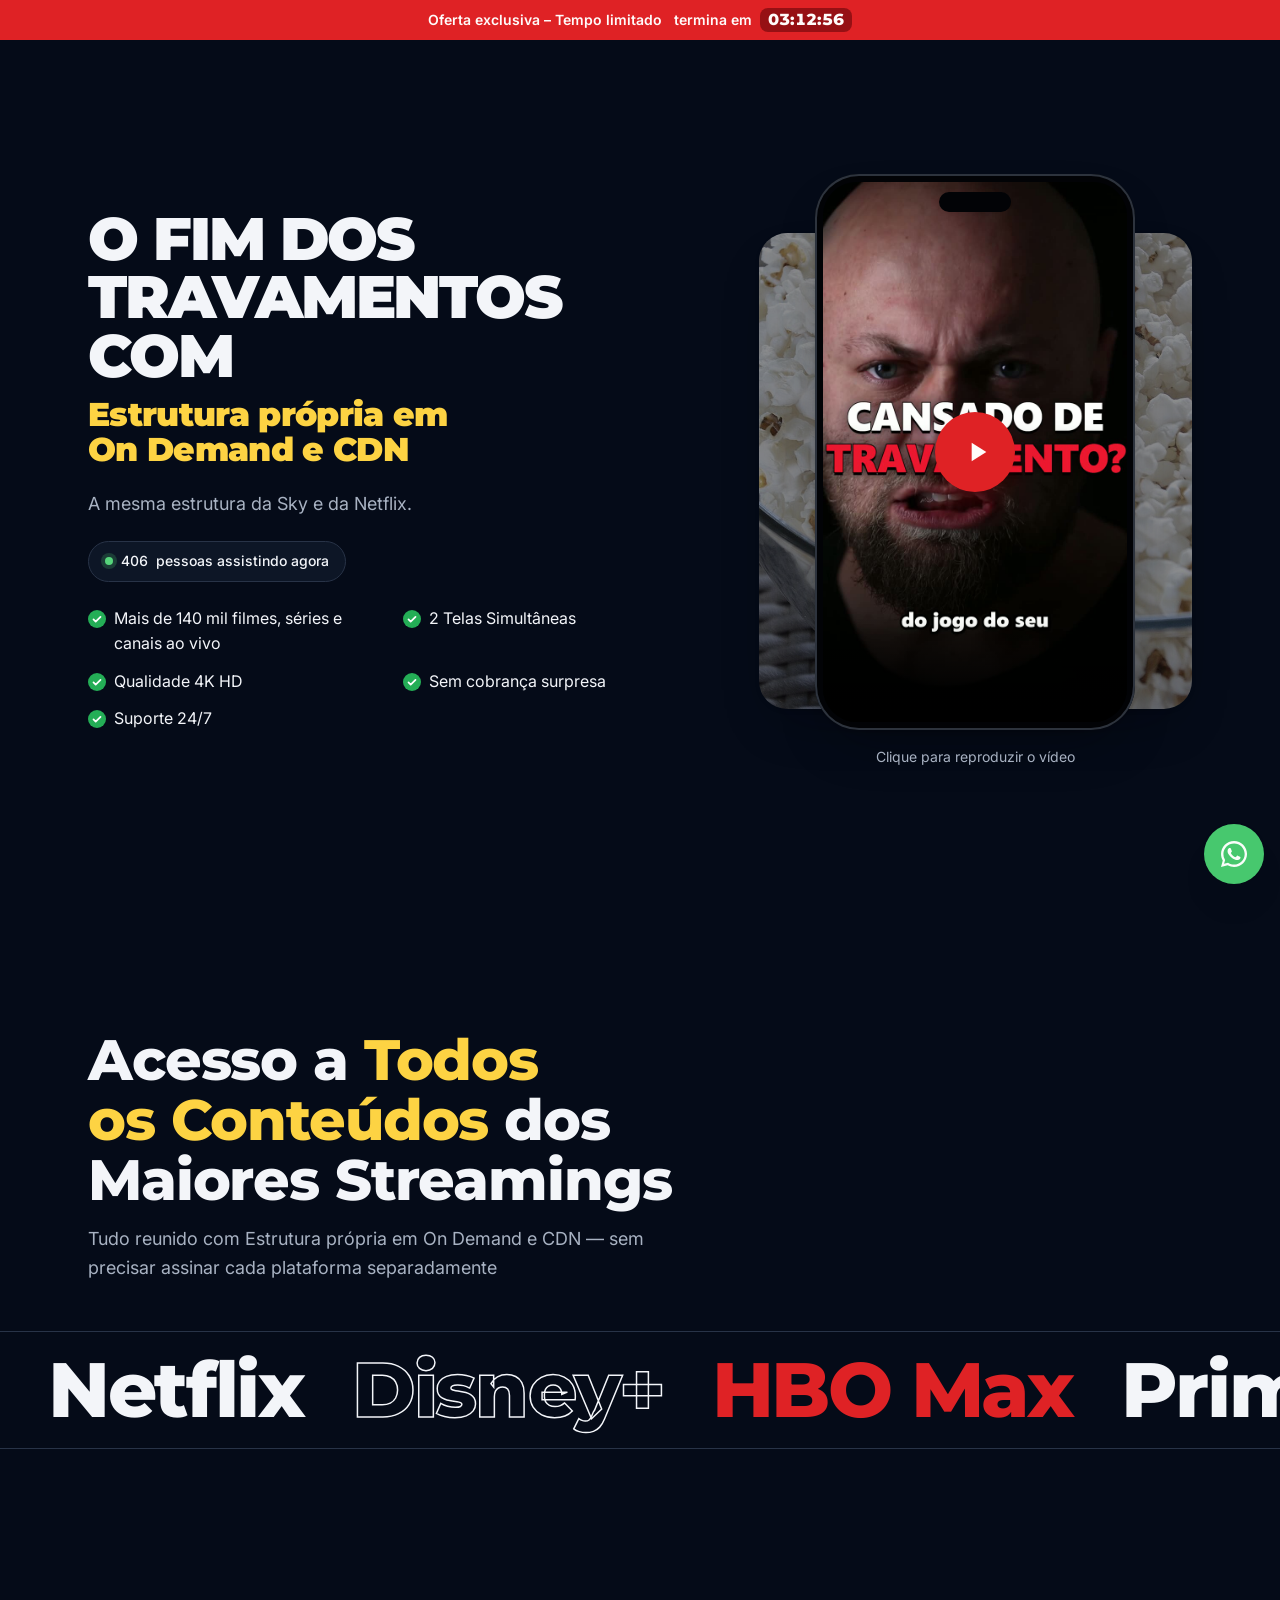
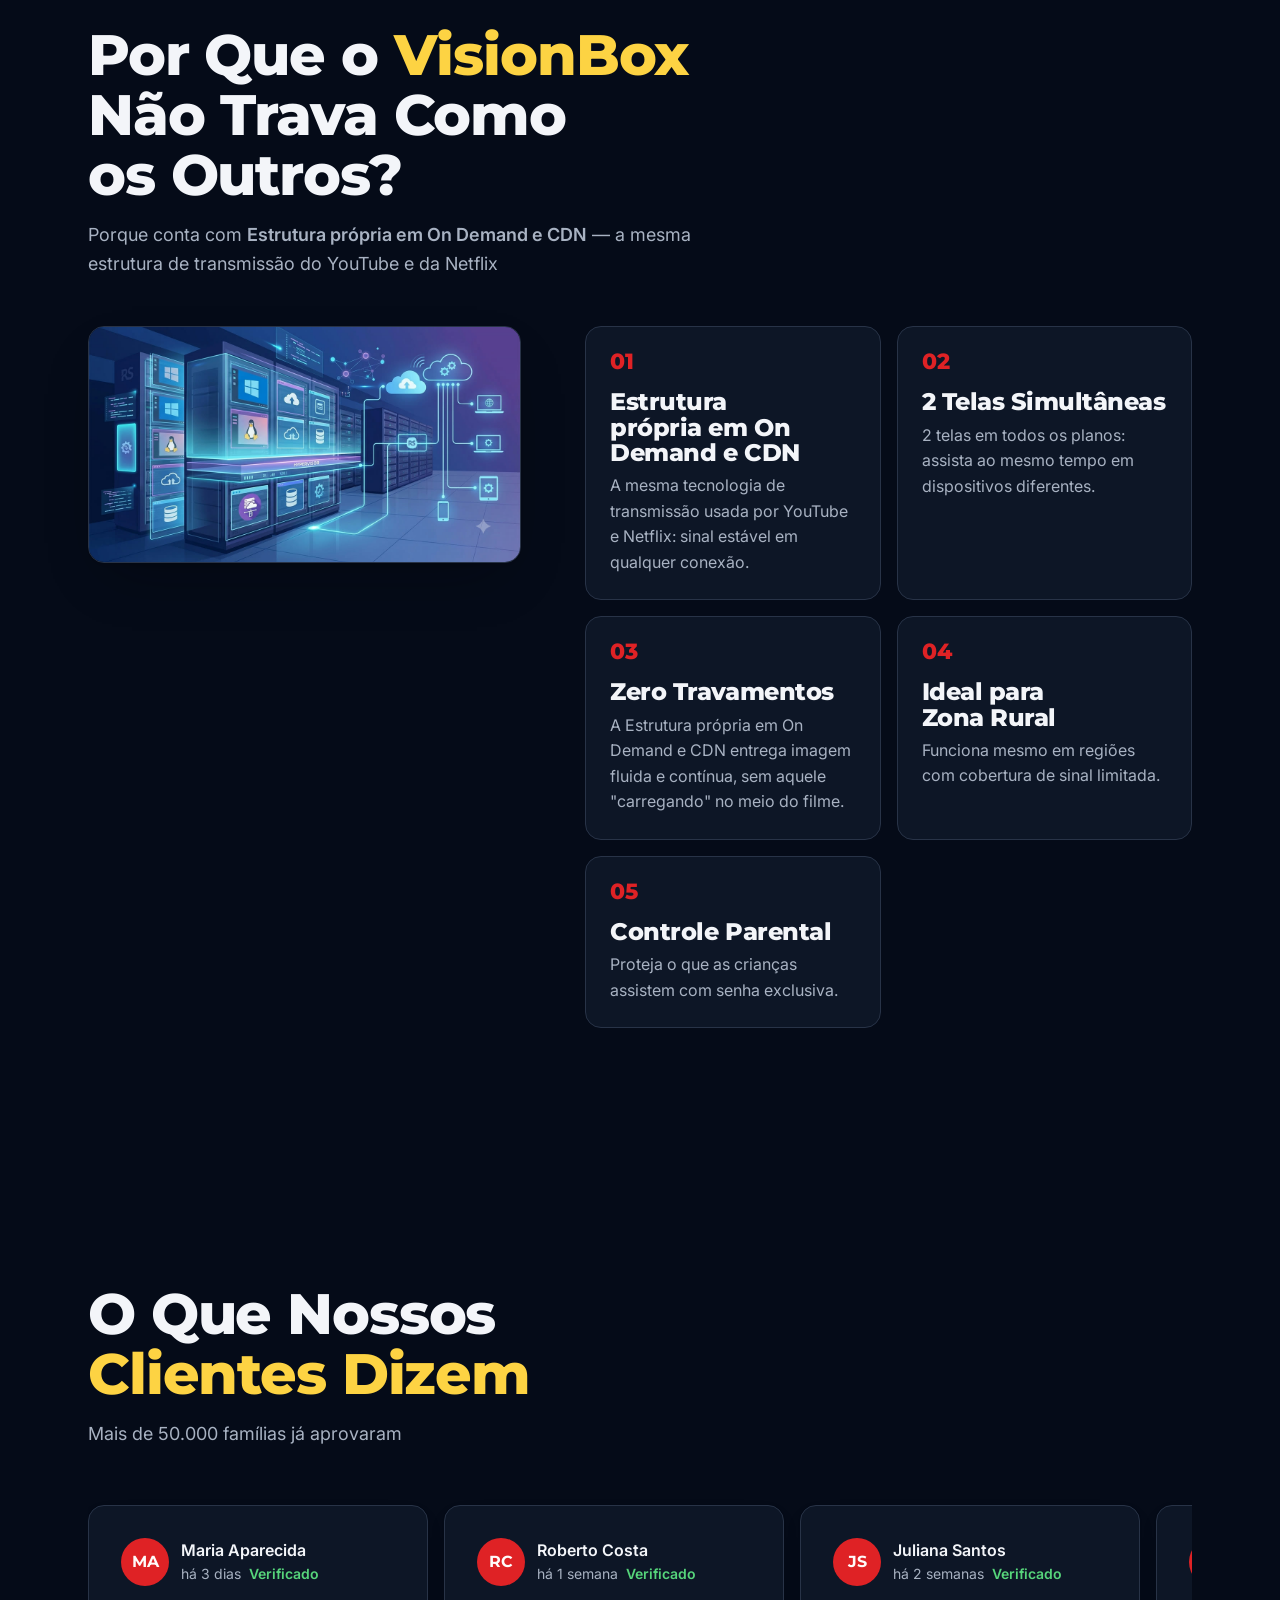
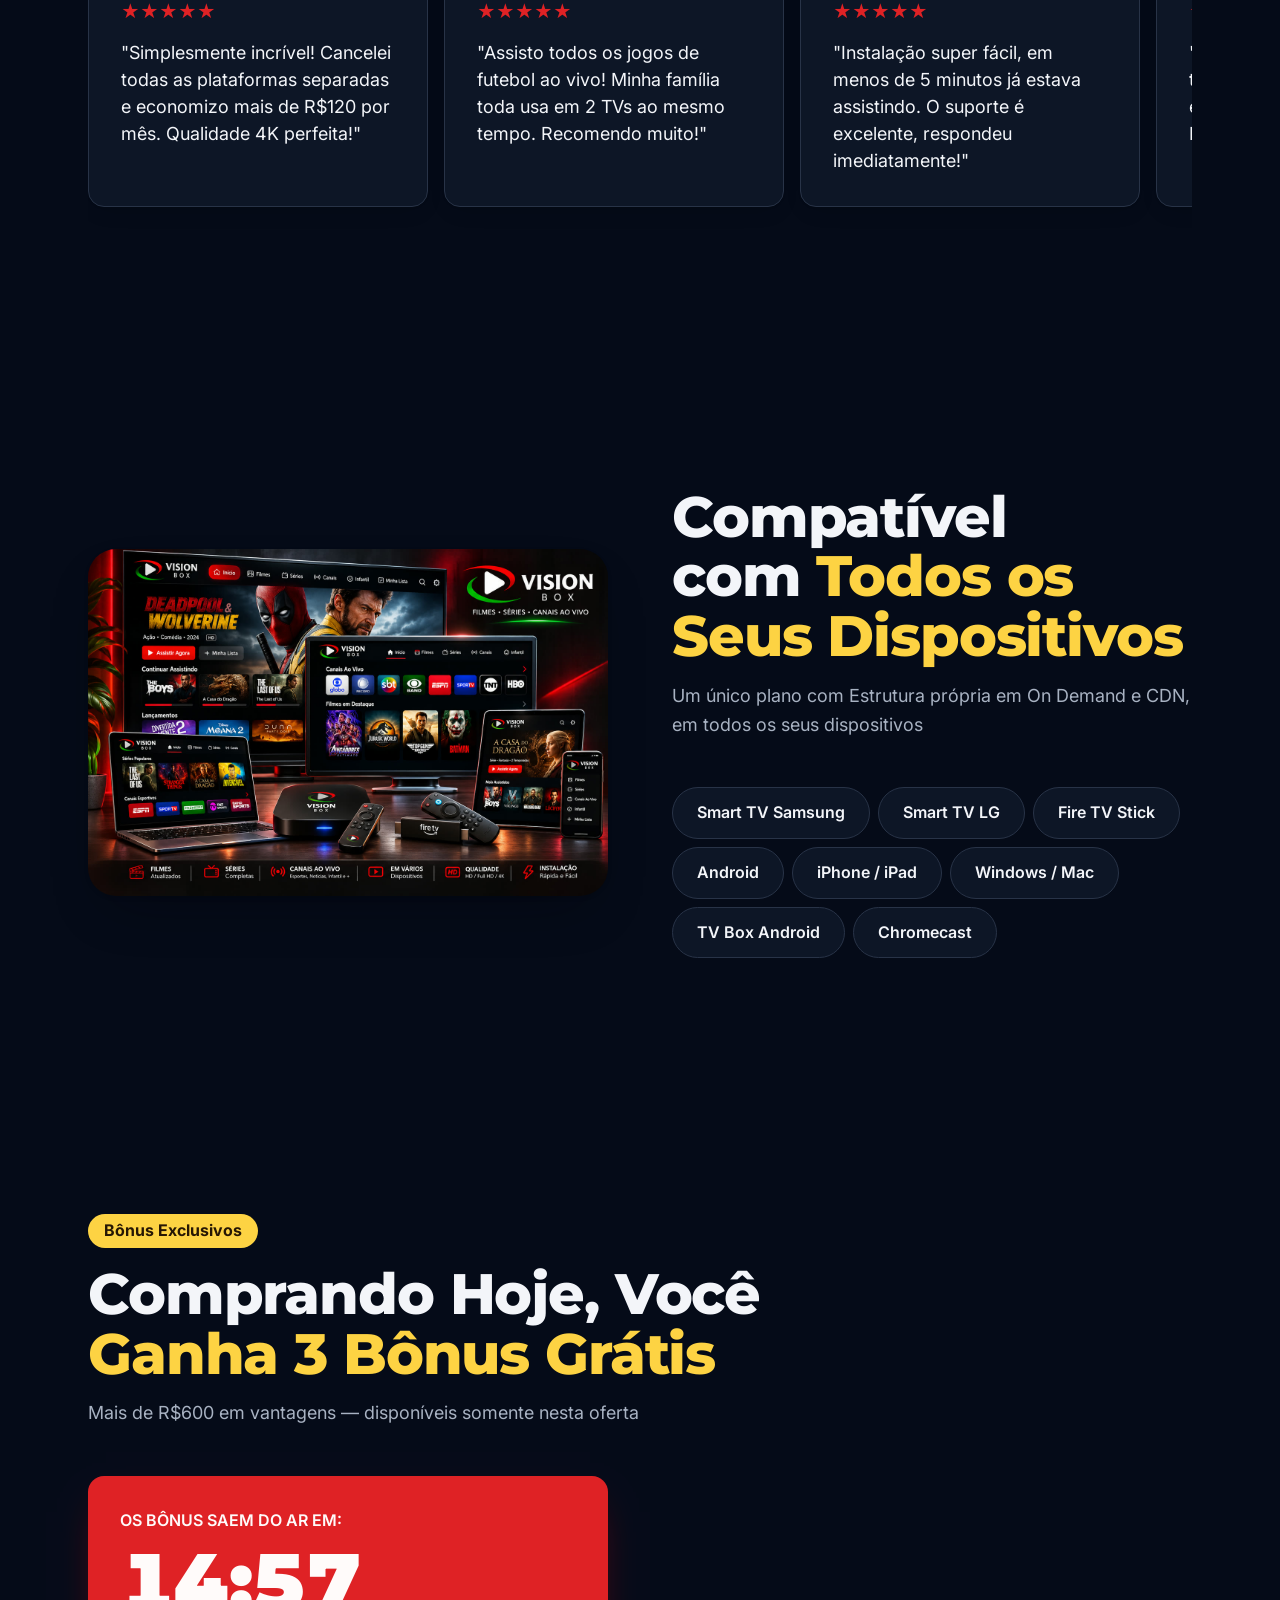
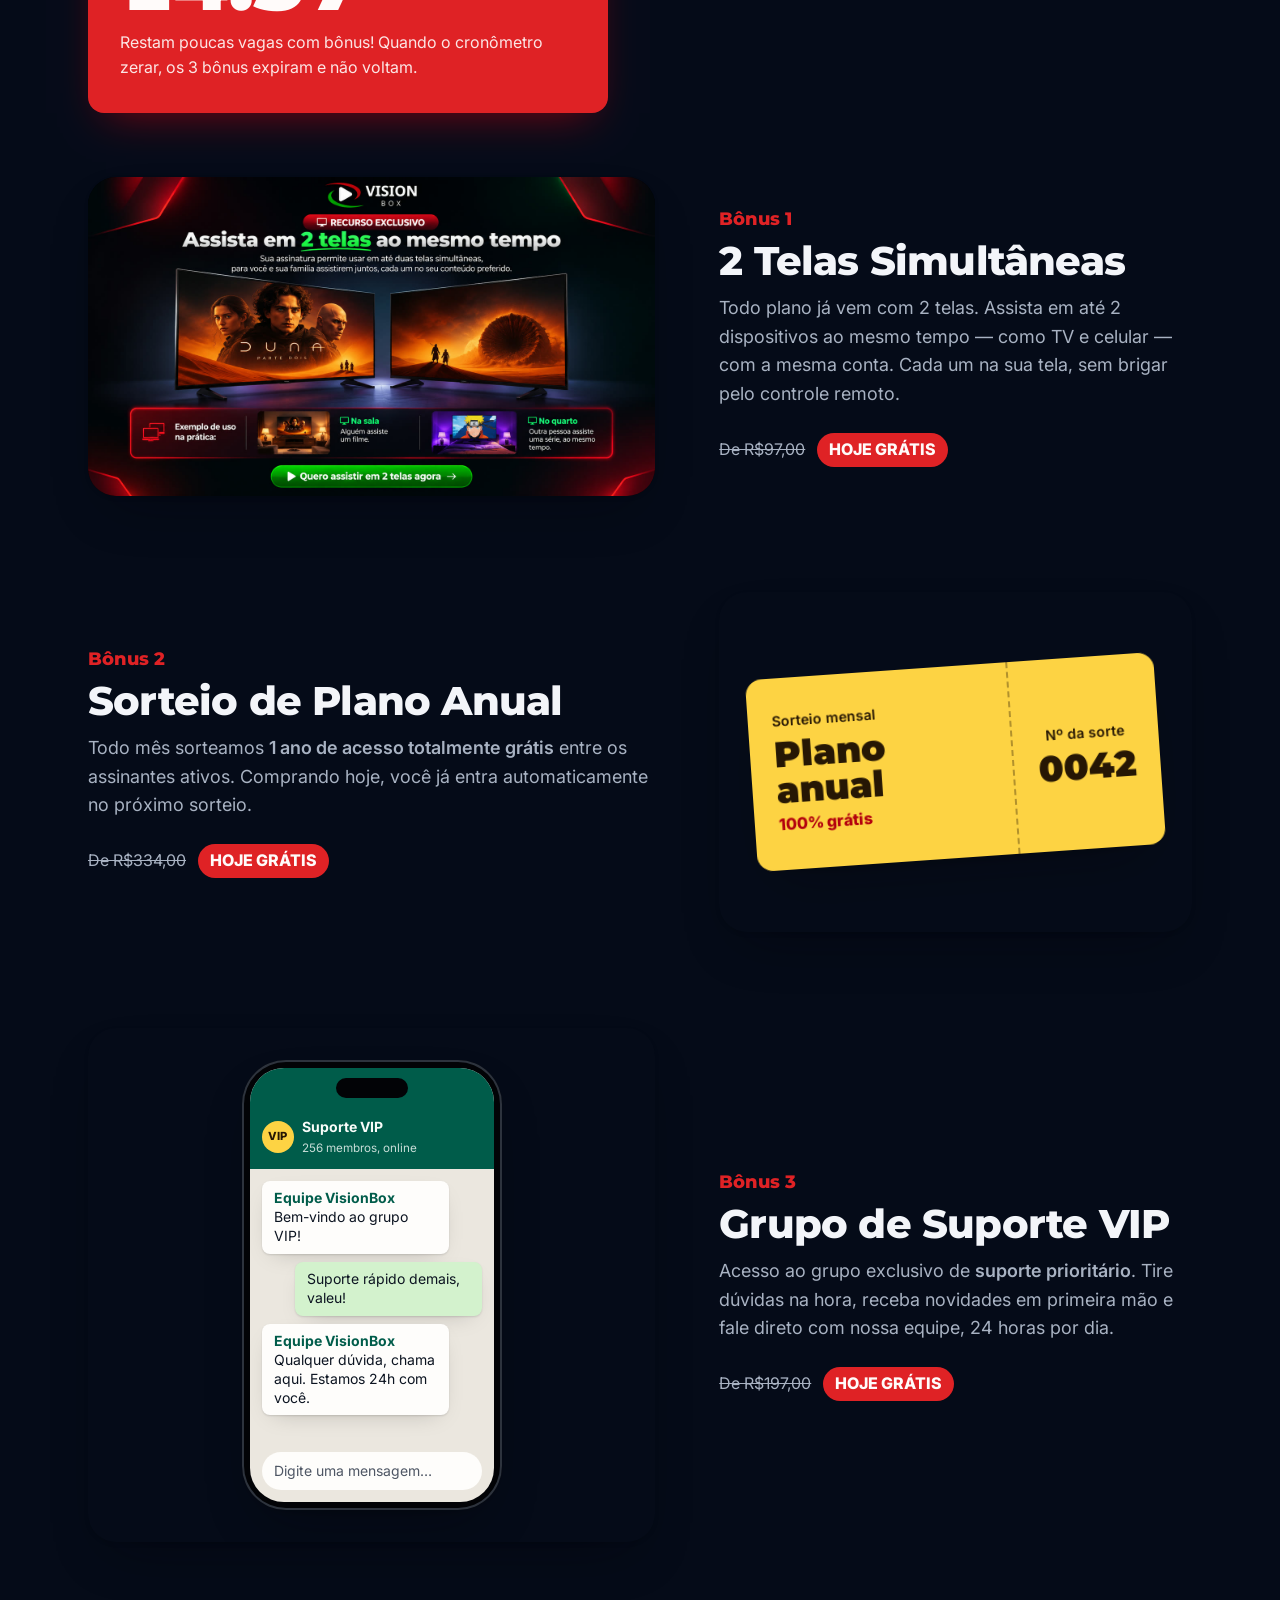
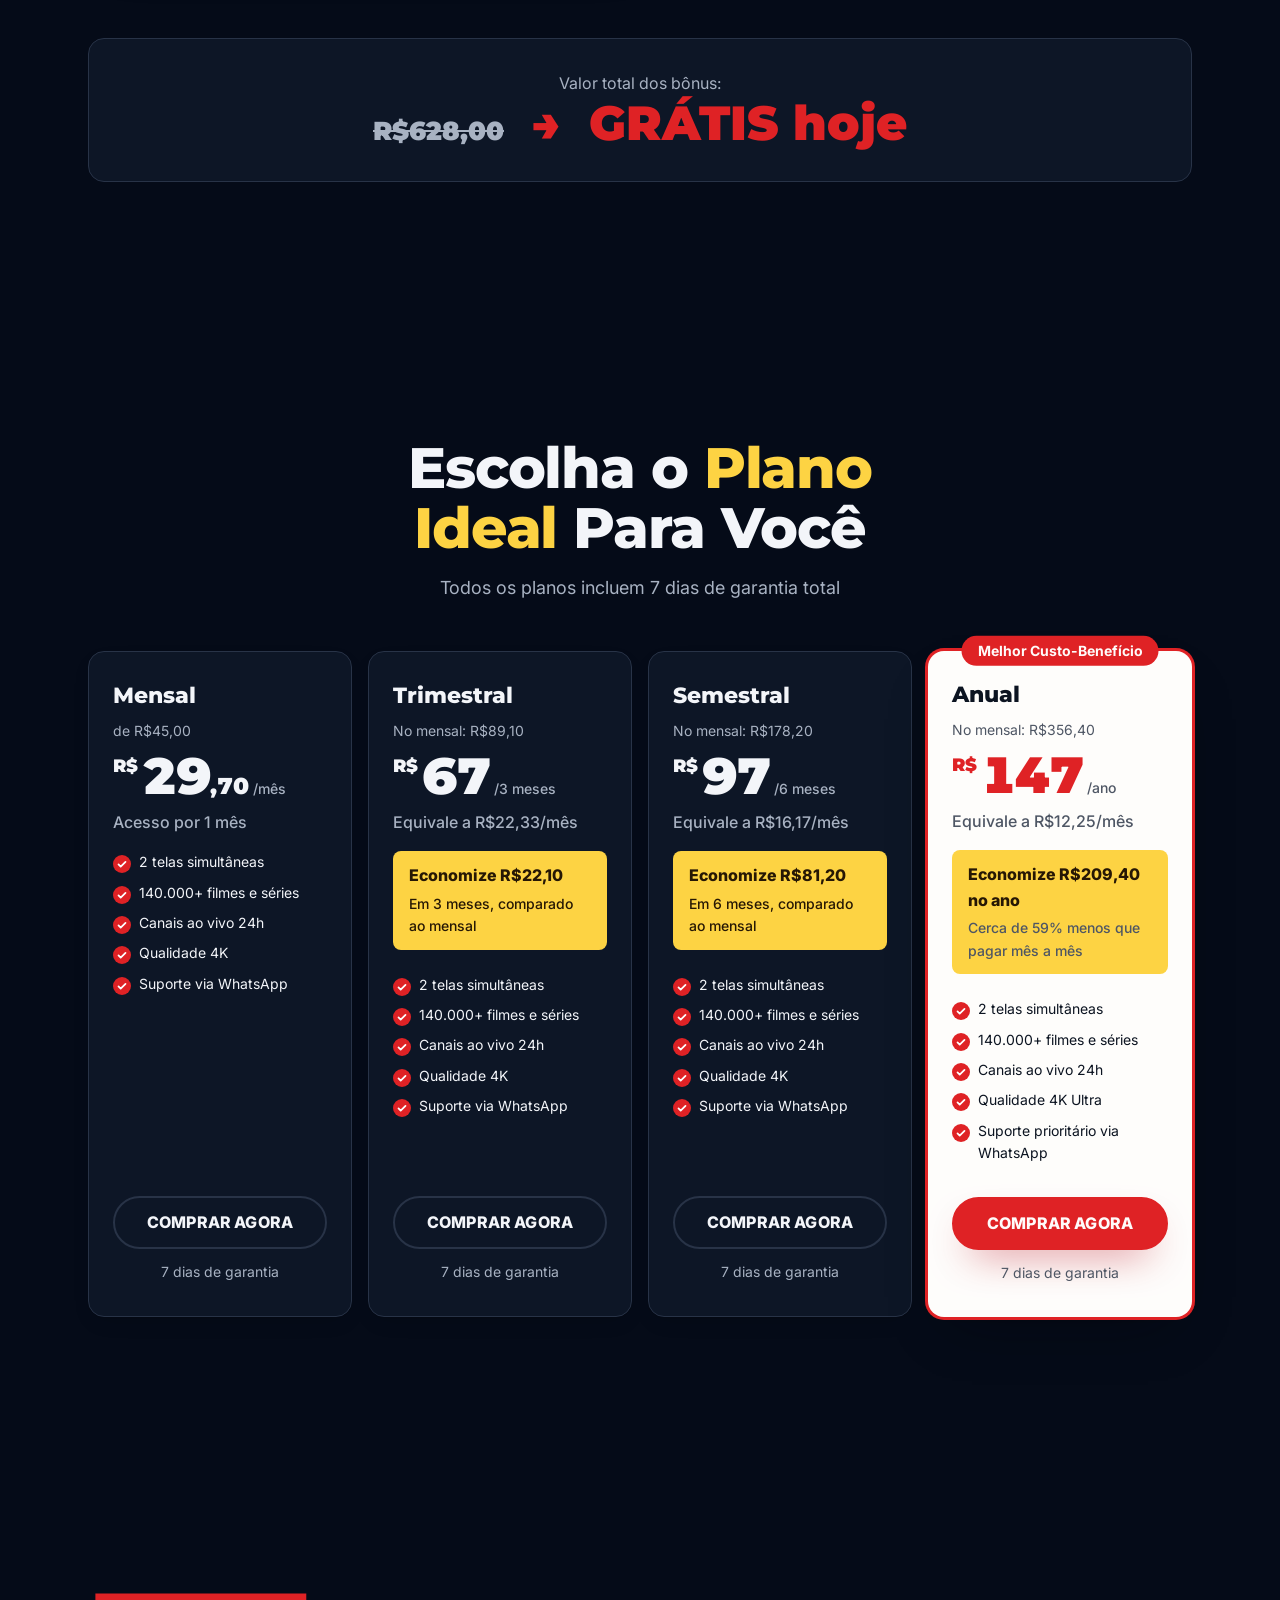
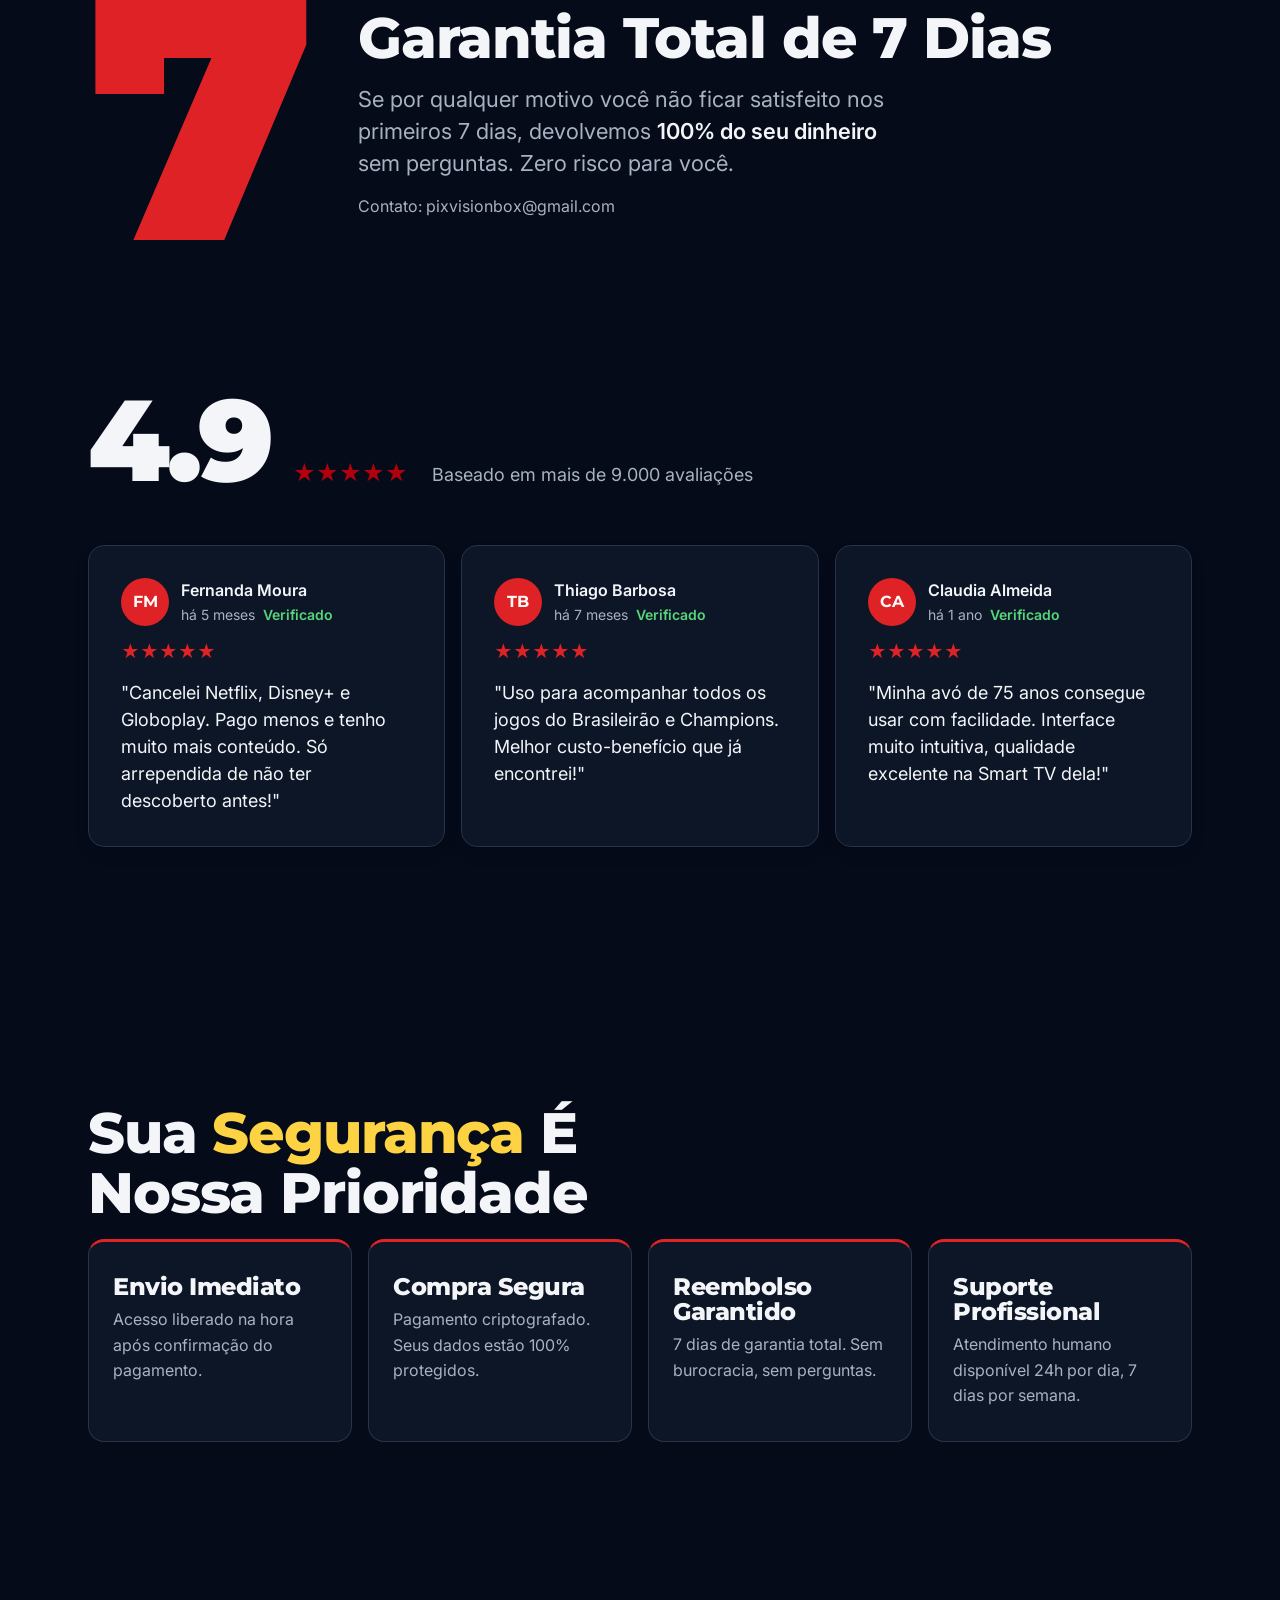
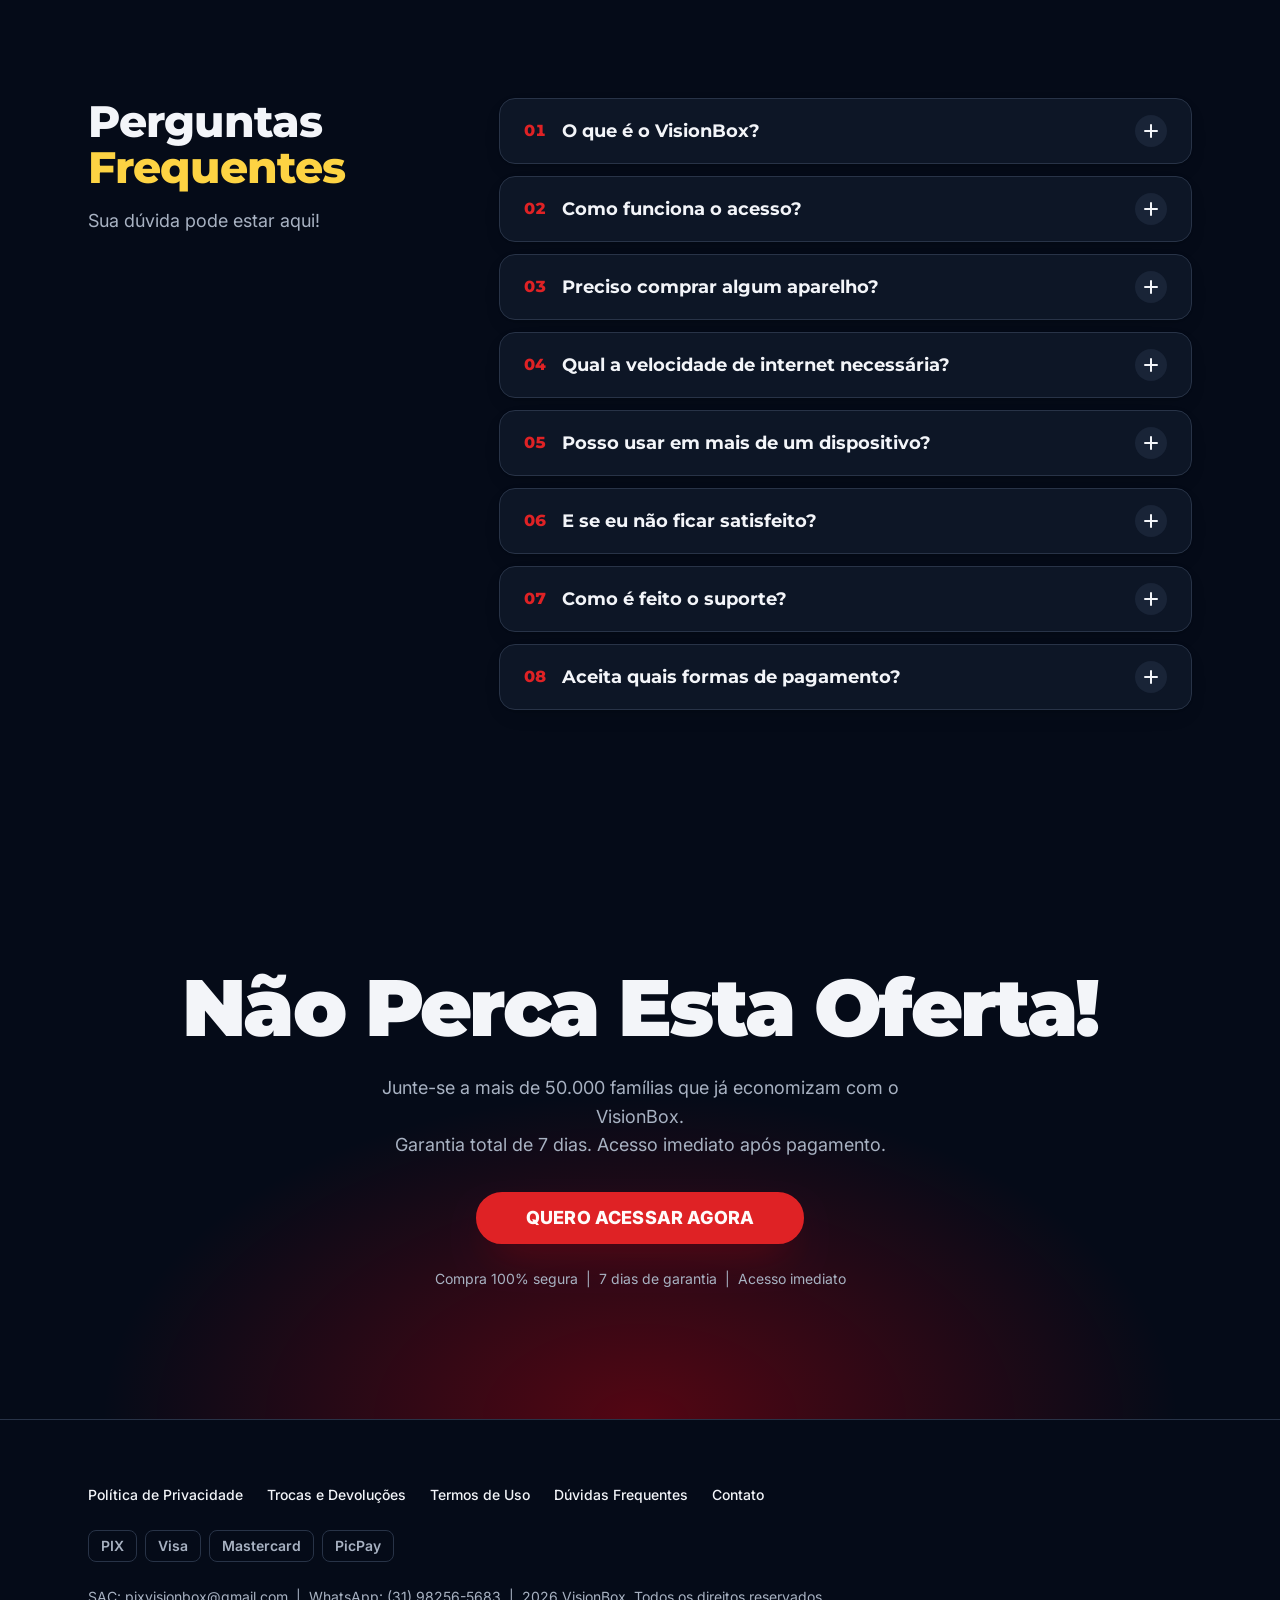
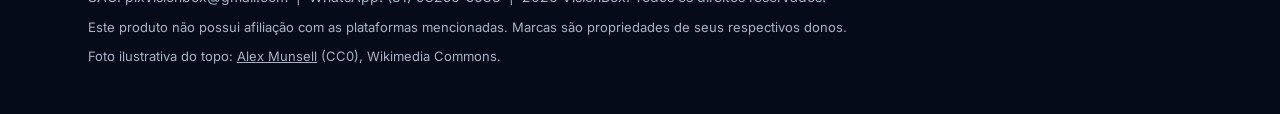
==== index.html @ cc357397 "Ajustes do dono: texto Sky e Netflix, benefícios em verde, imagens novas (servidores, showroom, 2 te" ====
<!DOCTYPE html>
<html lang="pt-BR">
<head>
  <meta charset="UTF-8" />
  <meta name="viewport" content="width=device-width, initial-scale=1.0" />
  <meta name="description" content="VisionBox – Acesso ilimitado a filmes, séries e canais ao vivo sem mensalidade." />
  <title>VisionBox – Assista Tudo Sem Pagar Mensalidade</title>

  <!-- Meta Pixel Code -->
  <script>
    !function(f,b,e,v,n,t,s)
    {if(f.fbq)return;n=f.fbq=function(){n.callMethod?
    n.callMethod.apply(n,arguments):n.queue.push(arguments)};
    if(!f._fbq)f._fbq=n;n.push=n;n.loaded=!0;n.version='2.0';
    n.queue=[];t=b.createElement(e);t.async=!0;
    t.src=v;s=b.getElementsByTagName(e)[0];
    s.parentNode.insertBefore(t,s)}(window, document,'script',
    'https://connect.facebook.net/en_US/fbevents.js');
    fbq('init', '665915886273131');
    fbq('track', 'PageView');
  </script>
  <noscript><img height="1" width="1" style="display:none"
    src="https://www.facebook.com/tr?id=665915886273131&ev=PageView&noscript=1"
  /></noscript>
  <!-- End Meta Pixel Code -->

  <link rel="icon" href="data:image/svg+xml,%3Csvg xmlns='http://www.w3.org/2000/svg' viewBox='0 0 100 100'%3E%3Crect width='100' height='100' rx='20' fill='%23e41c1c'/%3E%3Ctext x='50' y='70' font-size='60' text-anchor='middle' fill='white' font-family='Arial' font-weight='bold'%3ES%3C/text%3E%3C/svg%3E" />
  <link rel="preconnect" href="https://fonts.googleapis.com" />
  <link rel="preconnect" href="https://fonts.gstatic.com" crossorigin />
  <link href="https://fonts.googleapis.com/css2?family=Montserrat:wght@500;700;800;900&family=Inter:wght@400;500;600&display=swap" rel="stylesheet" />
  <link rel="stylesheet" href="versao-a.css" />
  <script>document.documentElement.classList.add('js');</script>
</head>
<body class="v-a" data-tone="dark">

<!-- HERO -->
<div class="offer-strip" id="oferta-faixa">
  <span class="oferta-txt">Oferta exclusiva<span class="oferta-extra"> – Tempo limitado</span></span>
  <span class="oferta-relogio">termina em <b id="oferta-relogio">03:15:00</b></span>
  <span class="oferta-fim">Oferta encerrada neste acesso</span>
</div>

<section class="hero" data-tone="dark">
  <div class="wrap hero-grid">
    <div class="hero-text">
      <h1>O FIM DOS TRAVAMENTOS<br>COM <em>Estrutura própria em On Demand e CDN</em></h1>
      <p class="sub">A mesma estrutura da Sky e da Netflix.</p>
      <div class="live-count">
    <span class="live-dot"></span>
    <span id="viewer-count">409</span> pessoas assistindo agora
  </div>
      <ul class="hero-bullets">
        <li>Mais de 140 mil filmes, séries e canais ao vivo</li>
        <li>2 Telas Simultâneas</li>
        <li>Qualidade 4K HD</li>
        <li>Sem cobrança surpresa</li>
        <li>Suporte 24/7</li>
      </ul>
    </div>
    <div class="hero-media reveal">
      <div class="phone phone-hero">
      <div class="video-wrap">
        <video id="vsl" poster="video/poster-v4.jpg" controls preload="metadata" playsinline>
          <source src="video/vsl-v4.mp4" type="video/mp4" />
          Seu navegador não suporta vídeo HTML5.
        </video>
        <div class="video-overlay" id="video-overlay">
          <div class="play-btn">
            <svg viewBox="0 0 24 24" aria-hidden="true"><path d="M8 5v14l11-7z"/></svg>
          </div>
        </div>
      </div>
      </div>
      <a href="#planos" class="btn-hero" id="btn-liberado">QUERO ACESSAR AGORA</a>
      <p class="btn-hero-nota" id="nota-liberado">Clique para reproduzir o vídeo</p>
      <figure class="hero-photo" aria-hidden="true"><img src="img/pipoca.jpg" alt="" loading="eager" /></figure>
    </div>
  </div>
</section>


<!-- PARCEIROS / LOGOS -->
<section class="logos-bg" data-tone="light">
  <div class="wrap">
    <h2 class="section-title">Acesso a <em>Todos os Conteúdos</em> dos Maiores Streamings</h2>
    <p class="section-sub">Tudo reunido com Estrutura própria em On Demand e CDN — sem precisar assinar cada plataforma separadamente</p>
    </div>
    <div class="logos-run" data-drift><div class="logos-grid">
      <div class="logo-chip">Netflix</div>
      <div class="logo-chip">Disney+</div>
      <div class="logo-chip">HBO Max</div>
      <div class="logo-chip">Prime Video</div>
      <div class="logo-chip">ESPN</div>
      <div class="logo-chip">UFC</div>
      <div class="logo-chip">Globoplay</div>
      <div class="logo-chip">Paramount+</div>
      <div class="logo-chip">SBT</div>
      <div class="logo-chip">Globo</div>
      <div class="logo-chip">Band</div>
      <div class="logo-chip">Record</div>
      <div class="logo-chip">Apple TV+</div>
      <div class="logo-chip">Premiere FC</div>
      <div class="logo-chip">Discovery</div>
      <div class="logo-chip">National Geo</div>
    </div></div>
</section>


<!-- FEATURES -->
<section class="features-bg" data-tone="dark">
  <div class="wrap">
    <h2 class="section-title">Por Que o <em>VisionBox</em> Não Trava Como os Outros?</h2>
    <p class="section-sub">Porque conta com <strong>Estrutura própria em On Demand e CDN</strong> — a mesma estrutura de transmissão do YouTube e da Netflix</p>
    <div class="features-layout">
    <figure class="foto-larga foto-servidores reveal"><img src="img/servidores.jpg" width="1200" height="655" alt="Servidores e rede de entrega de conteúdo da VisionBox" loading="lazy" /></figure>
    <div class="features-grid">
      <div class="feature-card">
        <h3>Estrutura própria em On Demand e CDN</h3>
        <p>A mesma tecnologia de transmissão usada por YouTube e Netflix: sinal estável em qualquer conexão.</p>
      </div>
      <div class="feature-card">
        <h3>2 Telas Simultâneas</h3>
        <p>2 telas em todos os planos: assista ao mesmo tempo em dispositivos diferentes.</p>
      </div>
      <div class="feature-card">
        <h3>Zero Travamentos</h3>
        <p>A Estrutura própria em On Demand e CDN entrega imagem fluida e contínua, sem aquele "carregando" no meio do filme.</p>
      </div>
      <div class="feature-card">
        <h3>Ideal para Zona Rural</h3>
        <p>Funciona mesmo em regiões com cobertura de sinal limitada.</p>
      </div>
      <div class="feature-card">
        <h3>Controle Parental</h3>
        <p>Proteja o que as crianças assistem com senha exclusiva.</p>
      </div>
    </div>
    </div>
  </div>
</section>


<!-- TESTIMONIALS -->
<section class="testimonials-bg" data-tone="light">
  <div class="wrap">
    <h2 class="section-title">O Que Nossos <em>Clientes Dizem</em></h2>
    <p class="section-sub">Mais de 50.000 famílias já aprovaram</p>
    <div class="testimonials-track">

      <div class="testimonial-card">
        <div class="t-header">
          <div class="t-avatar">MA</div>
          <div>
            <div class="t-name">Maria Aparecida</div>
            <div class="t-time">há 3 dias <span class="verified">Verificado</span></div>
          </div>
        </div>
        <div class="stars">★★★★★</div>
        <p class="t-text">"Simplesmente incrível! Cancelei todas as plataformas separadas e economizo mais de R$120 por mês. Qualidade 4K perfeita!"</p>
      </div>

      <div class="testimonial-card">
        <div class="t-header">
          <div class="t-avatar">RC</div>
          <div>
            <div class="t-name">Roberto Costa</div>
            <div class="t-time">há 1 semana <span class="verified">Verificado</span></div>
          </div>
        </div>
        <div class="stars">★★★★★</div>
        <p class="t-text">"Assisto todos os jogos de futebol ao vivo! Minha família toda usa em 2 TVs ao mesmo tempo. Recomendo muito!"</p>
      </div>

      <div class="testimonial-card">
        <div class="t-header">
          <div class="t-avatar">JS</div>
          <div>
            <div class="t-name">Juliana Santos</div>
            <div class="t-time">há 2 semanas <span class="verified">Verificado</span></div>
          </div>
        </div>
        <div class="stars">★★★★★</div>
        <p class="t-text">"Instalação super fácil, em menos de 5 minutos já estava assistindo. O suporte é excelente, respondeu imediatamente!"</p>
      </div>

      <div class="testimonial-card">
        <div class="t-header">
          <div class="t-avatar">PO</div>
          <div>
            <div class="t-name">Pedro Oliveira</div>
            <div class="t-time">há 1 mês <span class="verified">Verificado</span></div>
          </div>
        </div>
        <div class="stars">★★★★★</div>
        <p class="t-text">"Moro em zona rural e nunca tive problema de sinal. Os filmes e séries carregam rapidinho. Muito satisfeito!"</p>
      </div>

      <div class="testimonial-card">
        <div class="t-header">
          <div class="t-avatar">AF</div>
          <div>
            <div class="t-name">Ana Ferreira</div>
            <div class="t-time">há 1 mês <span class="verified">Verificado</span></div>
          </div>
        </div>
        <div class="stars">★★★★★</div>
        <p class="t-text">"Meus filhos adoram! Tem de tudo: desenhos, filmes, séries. Melhor investimento do ano, com certeza!"</p>
      </div>

      <div class="testimonial-card">
        <div class="t-header">
          <div class="t-avatar">LM</div>
          <div>
            <div class="t-name">Lucas Mendes</div>
            <div class="t-time">há 2 meses <span class="verified">Verificado</span></div>
          </div>
        </div>
        <div class="stars">★★★★★</div>
        <p class="t-text">"Já indiquei pra toda minha família. Funciona em Smart TV, celular e computador. Perfeito em todos os dispositivos!"</p>
      </div>

    </div>
  </div>
</section>


<!-- DEVICES -->
<section class="devices-bg" data-tone="dark">
  <div class="wrap devices-layout">
    <figure class="photo-card foto-showroom reveal"><img src="img/showroom.jpg" width="1400" height="933" alt="VisionBox em Smart TV, notebook, tablet, celular, TV Box e Fire TV" loading="lazy" /></figure>
    <div>
    <h2 class="section-title">Compatível com <em>Todos os Seus Dispositivos</em></h2>
    <p class="section-sub">Um único plano com Estrutura própria em On Demand e CDN, em todos os seus dispositivos</p>
    <div class="devices-grid">
      <div class="device-chip">Smart TV Samsung</div>
      <div class="device-chip">Smart TV LG</div>
      <div class="device-chip">Fire TV Stick</div>
      <div class="device-chip">Android</div>
      <div class="device-chip">iPhone / iPad</div>
      <div class="device-chip">Windows / Mac</div>
      <div class="device-chip">TV Box Android</div>
      <div class="device-chip">Chromecast</div>
    </div>
    </div>
  </div>
</section>


<!-- BÔNUS -->
<section class="bonus-bg" id="bonus" data-tone="light">
  <div class="wrap">
    <div>
      <span class="bonus-tag">Bônus Exclusivos</span>
    </div>
    <h2 class="section-title">Comprando Hoje, Você <em>Ganha 3 Bônus Grátis</em></h2>
    <p class="section-sub">Mais de R$600 em vantagens — disponíveis somente nesta oferta</p>

    <div class="bonus-timer">
      <p class="bonus-timer-label">OS BÔNUS SAEM DO AR EM:</p>
      <div class="bonus-timer-clock" id="bonus-countdown">15:00</div>
      <p class="bonus-timer-warn">Restam poucas vagas com bônus! Quando o cronômetro zerar, os 3 bônus expiram e não voltam.</p>
    </div>

    <div class="bonus-list">
      <div class="bonus-card">
        <div class="bonus-mockup reveal">
          <a href="#planos" class="link-duas-telas"><img class="foto-duas-telas" src="img/duas-telas.jpg" width="1400" height="788" alt="Assista em 2 telas ao mesmo tempo: na sala e no quarto. Ver os planos" loading="lazy" /></a>
        </div>
        <div class="bonus-info">
          <span class="bonus-num">Bônus 1</span>
          <h3>2 Telas Simultâneas</h3>
          <p>Todo plano já vem com 2 telas. Assista em até 2 dispositivos ao mesmo tempo — como TV e celular — com a mesma conta. Cada um na sua tela, sem brigar pelo controle remoto.</p>
          <div class="bonus-value"><span class="old">De R$97,00</span> <span class="free">HOJE GRÁTIS</span></div>
        </div>
      </div>
      <div class="bonus-card">
        <div class="bonus-mockup reveal" aria-hidden="true">
          <div class="ticket">
            <div class="ticket-main"><span class="ticket-k">Sorteio mensal</span><strong>Plano anual</strong><span class="ticket-free">100% grátis</span></div>
            <div class="ticket-stub"><span class="ticket-k">Nº da sorte</span><strong>0042</strong></div>
          </div>
        </div>
        <div class="bonus-info">
          <span class="bonus-num">Bônus 2</span>
          <h3>Sorteio de Plano Anual</h3>
          <p>Todo mês sorteamos <strong>1 ano de acesso totalmente grátis</strong> entre os assinantes ativos. Comprando hoje, você já entra automaticamente no próximo sorteio.</p>
          <div class="bonus-value"><span class="old">De R$334,00</span> <span class="free">HOJE GRÁTIS</span></div>
        </div>
      </div>
      <div class="bonus-card">
        <div class="bonus-mockup reveal" aria-hidden="true">
          <div class="phone phone-chat"><div class="phone-screen">
            <div class="chat-head"><span class="chat-av">VIP</span><span><b>Suporte VIP</b><small>256 membros, online</small></span></div>
            <div class="chat-body">
              <p class="msg in"><b>Equipe VisionBox</b>Bem-vindo ao grupo VIP!</p>
              <p class="msg out">Suporte rápido demais, valeu!</p>
              <p class="msg in"><b>Equipe VisionBox</b>Qualquer dúvida, chama aqui. Estamos 24h com você.</p>
            </div>
            <div class="chat-input">Digite uma mensagem…</div>
          </div></div>
        </div>
        <div class="bonus-info">
          <span class="bonus-num">Bônus 3</span>
          <h3>Grupo de Suporte VIP</h3>
          <p>Acesso ao grupo exclusivo de <strong>suporte prioritário</strong>. Tire dúvidas na hora, receba novidades em primeira mão e fale direto com nossa equipe, 24 horas por dia.</p>
          <div class="bonus-value"><span class="old">De R$197,00</span> <span class="free">HOJE GRÁTIS</span></div>
        </div>
      </div>

    </div>

    <div class="bonus-total">
      <div class="label">Valor total dos bônus:</div>
      <div class="amount"><span class="strike">R$628,00</span> &nbsp;→&nbsp; GRÁTIS hoje </div>
    </div>
  </div>
</section>


<!-- PRICING -->
<section class="pricing-bg" id="planos" data-tone="dark">
  <div class="wrap">
    <h2 class="section-title">Escolha o <em>Plano Ideal</em> Para Você</h2>
    <p class="section-sub">Todos os planos incluem 7 dias de garantia total</p>
    <div class="plans-grid">

      <!-- Plano Mensal -->
      <div class="plan-card">
        <div class="plan-name">Mensal</div>
        <div class="plan-price-old">de R$45,00</div>
        <div class="plan-price"><span class="cur">R$</span>29<span class="cents">,70</span><sub>/mês</sub></div>
        <div class="plan-installments">Acesso por 1 mês</div>
        <ul class="plan-features">
          <li>2 telas simultâneas</li>
          <li>140.000+ filmes e séries</li>
          <li>Canais ao vivo 24h</li>
          <li>Qualidade 4K</li>
          <li>Suporte via WhatsApp</li>
        </ul>
        <a href="https://pay.cakto.com.br/eycvgvx_931970" target="_blank" rel="noopener" class="btn-buy">COMPRAR AGORA</a>
        <p class="plan-guarantee">7 dias de garantia</p>
      </div>

      <!-- Plano Trimestral -->
      <div class="plan-card">
        <div class="plan-name">Trimestral</div>
        <div class="plan-price-old">No mensal: R$89,10</div>
        <div class="plan-price"><span class="cur">R$</span>67<sub>/3 meses</sub></div>
        <div class="plan-installments">Equivale a R$22,33/mês</div>
        <div class="plan-savings">Economize R$22,10<small>Em 3 meses, comparado ao mensal</small></div>
        <ul class="plan-features">
          <li>2 telas simultâneas</li>
          <li>140.000+ filmes e séries</li>
          <li>Canais ao vivo 24h</li>
          <li>Qualidade 4K</li>
          <li>Suporte via WhatsApp</li>
        </ul>
        <a href="https://pay.cakto.com.br/pb4q7ss_931981" target="_blank" rel="noopener" class="btn-buy">COMPRAR AGORA</a>
        <p class="plan-guarantee">7 dias de garantia</p>
      </div>

      <!-- Plano Semestral -->
      <div class="plan-card">
        <div class="plan-name">Semestral</div>
        <div class="plan-price-old">No mensal: R$178,20</div>
        <div class="plan-price"><span class="cur">R$</span>97<sub>/6 meses</sub></div>
        <div class="plan-installments">Equivale a R$16,17/mês</div>
        <div class="plan-savings">Economize R$81,20<small>Em 6 meses, comparado ao mensal</small></div>
        <ul class="plan-features">
          <li>2 telas simultâneas</li>
          <li>140.000+ filmes e séries</li>
          <li>Canais ao vivo 24h</li>
          <li>Qualidade 4K</li>
          <li>Suporte via WhatsApp</li>
        </ul>
        <a href="https://pay.cakto.com.br/n4cinqr_931983" target="_blank" rel="noopener" class="btn-buy">COMPRAR AGORA</a>
        <p class="plan-guarantee">7 dias de garantia</p>
      </div>

      <!-- Plano Anual (MELHOR CUSTO-BENEFÍCIO) -->
      <div class="plan-card popular">
        <div class="popular-badge">Melhor Custo-Benefício</div>
        <div class="plan-name">Anual</div>
        <div class="plan-price-old">No mensal: R$356,40</div>
        <div class="plan-price"><span class="cur">R$</span>147<sub>/ano</sub></div>
        <div class="plan-installments">Equivale a R$12,25/mês</div>
        <div class="plan-savings">Economize R$209,40 no ano<small>Cerca de 59% menos que pagar mês a mês</small></div>
        <ul class="plan-features">
          <li>2 telas simultâneas</li>
          <li>140.000+ filmes e séries</li>
          <li>Canais ao vivo 24h</li>
          <li>Qualidade 4K Ultra</li>
          <li>Suporte prioritário via WhatsApp</li>
        </ul>
        <a href="https://pay.cakto.com.br/5phanuz_931985" target="_blank" rel="noopener" class="btn-buy">COMPRAR AGORA</a>
        <p class="plan-guarantee">7 dias de garantia</p>
      </div>

    </div>
    <div class="oferta-encerrada-aviso">
      <h3>A oferta deste acesso foi encerrada</h3>
      <p>Os planos com estes preços não estão mais disponíveis por aqui. Fale com o suporte no WhatsApp.</p>
      <a href="https://wa.me/5531982565683?text=Ol%C3%A1!%20Vim%20pela%20p%C3%A1gina%20da%20VisionBox%20e%20quero%20falar%20sobre%20os%20planos." target="_blank" rel="noopener" class="btn-hero wa-link">Falar no WhatsApp</a>
    </div>
  </div>
</section>


<!-- GUARANTEE -->
<section class="guarantee-bg" data-tone="light">
  <div class="wrap">
    <div class="guarantee-box reveal">
      <div class="g-big" aria-hidden="true">7</div>
      <div class="g-text">
      <h2>Garantia Total de 7 Dias</h2>
      <p>Se por qualquer motivo você não ficar satisfeito nos primeiros 7 dias, devolvemos <strong>100% do seu dinheiro</strong> sem perguntas. Zero risco para você.</p>
      <p class="guarantee-contact">Contato: pixvisionbox@gmail.com</p>
      </div>
    </div>
  </div>
</section>


<!-- REVIEWS -->
<section class="reviews-bg" data-tone="light">
  <div class="wrap">
    <div class="rating-hero">
      <div class="big-stars">★★★★★</div>
      <div class="score">4.9</div>
      <div class="count">Baseado em mais de 9.000 avaliações</div>
    </div>
    <div class="reviews-grid">

      <div class="review-card">
        <div class="t-header">
          <div class="t-avatar">FM</div>
          <div>
            <div class="t-name">Fernanda Moura</div>
            <div class="t-time">há 5 meses <span class="verified">Verificado</span></div>
          </div>
        </div>
        <div class="stars">★★★★★</div>
        <p class="t-text">"Cancelei Netflix, Disney+ e Globoplay. Pago menos e tenho muito mais conteúdo. Só arrependida de não ter descoberto antes!"</p>
      </div>

      <div class="review-card">
        <div class="t-header">
          <div class="t-avatar">TB</div>
          <div>
            <div class="t-name">Thiago Barbosa</div>
            <div class="t-time">há 7 meses <span class="verified">Verificado</span></div>
          </div>
        </div>
        <div class="stars">★★★★★</div>
        <p class="t-text">"Uso para acompanhar todos os jogos do Brasileirão e Champions. Melhor custo-benefício que já encontrei!"</p>
      </div>

      <div class="review-card">
        <div class="t-header">
          <div class="t-avatar">CA</div>
          <div>
            <div class="t-name">Claudia Almeida</div>
            <div class="t-time">há 1 ano <span class="verified">Verificado</span></div>
          </div>
        </div>
        <div class="stars">★★★★★</div>
        <p class="t-text">"Minha avó de 75 anos consegue usar com facilidade. Interface muito intuitiva, qualidade excelente na Smart TV dela!"</p>
      </div>

    </div>
  </div>
</section>


<!-- TRUST SIGNALS -->
<section class="trust-bg" data-tone="dark">
  <div class="wrap">
    <h2 class="section-title">Sua <em>Segurança</em> É Nossa Prioridade</h2>
    <div class="trust-grid">
      <div class="trust-card">
        <h3>Envio Imediato</h3>
        <p>Acesso liberado na hora após confirmação do pagamento.</p>
      </div>
      <div class="trust-card">
        <h3>Compra Segura</h3>
        <p>Pagamento criptografado. Seus dados estão 100% protegidos.</p>
      </div>
      <div class="trust-card">
        <h3>Reembolso Garantido</h3>
        <p>7 dias de garantia total. Sem burocracia, sem perguntas.</p>
      </div>
      <div class="trust-card">
        <h3>Suporte Profissional</h3>
        <p>Atendimento humano disponível 24h por dia, 7 dias por semana.</p>
      </div>
    </div>
  </div>
</section>


<!-- FAQ -->
<section id="faq" class="faq-bg" data-tone="light">
  <div class="wrap faq-layout">
    <div class="faq-aside">
      <h2 class="section-title">Perguntas <em>Frequentes</em></h2>
      <p class="section-sub">Sua dúvida pode estar aqui!</p>
    </div>
    <div class="faq-list">

      <div class="faq-item">
        <button class="faq-q" aria-expanded="false"><span class="faq-n" aria-hidden="true">01</span><span class="faq-t">O que é o VisionBox?</span><span class="arrow" aria-hidden="true"></span></button>
        <div class="faq-a"><div class="faq-a-in"><div class="faq-a-text">O VisionBox é uma plataforma de streaming com <strong>Estrutura própria em On Demand e CDN</strong> — a mesma estrutura de transmissão usada por YouTube e Netflix. São mais de 140.000 conteúdos entre filmes, séries, canais ao vivo e esportes, com sinal estável e sem travamentos.</div></div></div>
      </div>

      <div class="faq-item">
        <button class="faq-q" aria-expanded="false"><span class="faq-n" aria-hidden="true">02</span><span class="faq-t">Como funciona o acesso?</span><span class="arrow" aria-hidden="true"></span></button>
        <div class="faq-a"><div class="faq-a-in"><div class="faq-a-text">Após a compra, você recebe os dados de acesso pelo WhatsApp. Basta instalar o aplicativo no seu dispositivo preferido e começar a assistir — a Estrutura própria em On Demand e CDN garante imagem fluida, sem travar.</div></div></div>
      </div>

      <div class="faq-item">
        <button class="faq-q" aria-expanded="false"><span class="faq-n" aria-hidden="true">03</span><span class="faq-t">Preciso comprar algum aparelho?</span><span class="arrow" aria-hidden="true"></span></button>
        <div class="faq-a"><div class="faq-a-in"><div class="faq-a-text">Não! O VisionBox funciona em dispositivos que você já possui: Smart TV, celular, tablet, computador, Fire Stick, TV Box, entre outros. Sem custo adicional com hardware.</div></div></div>
      </div>

      <div class="faq-item">
        <button class="faq-q" aria-expanded="false"><span class="faq-n" aria-hidden="true">04</span><span class="faq-t">Qual a velocidade de internet necessária?</span><span class="arrow" aria-hidden="true"></span></button>
        <div class="faq-a"><div class="faq-a-in"><div class="faq-a-text">Para qualidade HD, recomendamos pelo menos 10 Mbps. Para 4K, 25 Mbps. A maioria das conexões de internet residencial já suporta sem problemas.</div></div></div>
      </div>

      <div class="faq-item">
        <button class="faq-q" aria-expanded="false"><span class="faq-n" aria-hidden="true">05</span><span class="faq-t">Posso usar em mais de um dispositivo?</span><span class="arrow" aria-hidden="true"></span></button>
        <div class="faq-a"><div class="faq-a-in"><div class="faq-a-text">Sim! Todos os planos incluem 2 telas simultâneas. Você pode assistir em até 2 dispositivos ao mesmo tempo.</div></div></div>
      </div>

      <div class="faq-item">
        <button class="faq-q" aria-expanded="false"><span class="faq-n" aria-hidden="true">06</span><span class="faq-t">E se eu não ficar satisfeito?</span><span class="arrow" aria-hidden="true"></span></button>
        <div class="faq-a"><div class="faq-a-in"><div class="faq-a-text">Sem problemas! Oferecemos garantia total de 7 dias. Se não gostar por qualquer motivo, devolvemos 100% do seu dinheiro. Sem perguntas, sem burocracia.</div></div></div>
      </div>

      <div class="faq-item">
        <button class="faq-q" aria-expanded="false"><span class="faq-n" aria-hidden="true">07</span><span class="faq-t">Como é feito o suporte?</span><span class="arrow" aria-hidden="true"></span></button>
        <div class="faq-a"><div class="faq-a-in"><div class="faq-a-text">Nosso suporte está disponível 24 horas por dia, 7 dias por semana via <a href="https://wa.me/5531982565683" target="_blank" rel="noopener" class="wa-link">WhatsApp (31) 98256-5683</a> e pelo e-mail pixvisionbox@gmail.com. Respondemos em minutos.</div></div></div>
      </div>

      <div class="faq-item">
        <button class="faq-q" aria-expanded="false"><span class="faq-n" aria-hidden="true">08</span><span class="faq-t">Aceita quais formas de pagamento?</span><span class="arrow" aria-hidden="true"></span></button>
        <div class="faq-a"><div class="faq-a-in"><div class="faq-a-text">Aceitamos PIX, cartão de crédito com parcelamento e PicPay. Pagamento 100% seguro.</div></div></div>
      </div>

    </div>
  </div>
</section>


<!-- FINAL CTA -->
<section class="final-cta" id="comprar" data-tone="dark">
  <div class="wrap">
    <h2>Não Perca Esta Oferta! </h2>
    <p>Junte-se a mais de 50.000 famílias que já economizam com o VisionBox.<br>Garantia total de 7 dias. Acesso imediato após pagamento.</p>
    <a href="https://pay.cakto.com.br/eycvgvx_931970" target="_blank" rel="noopener" class="btn-cta-final">QUERO ACESSAR AGORA</a>
    <p class="final-note">Compra 100% segura &nbsp;|&nbsp; 7 dias de garantia &nbsp;|&nbsp; Acesso imediato</p>
  </div>
</section>

<!-- FOOTER -->
<footer data-tone="dark">
  <div class="wrap">
  <div class="footer-links">
    <a href="privacidade.html">Política de Privacidade</a>
    <a href="trocas.html">Trocas e Devoluções</a>
    <a href="termos.html">Termos de Uso</a>
    <a href="#faq">Dúvidas Frequentes</a>
    <a href="https://wa.me/5531982565683" target="_blank" rel="noopener" class="wa-link">Contato</a>
  </div>
  <div class="payment-chips">
    <div class="payment-chip">PIX</div>
    <div class="payment-chip">Visa</div>
    <div class="payment-chip">Mastercard</div>
    <div class="payment-chip">PicPay</div>
  </div>
  <p class="footer-sac">SAC: pixvisionbox@gmail.com &nbsp;|&nbsp; WhatsApp: (31) 98256-5683 &nbsp;|&nbsp; 2026 VisionBox. Todos os direitos reservados.</p>
  <p class="footer-legal">Este produto não possui afiliação com as plataformas mencionadas. Marcas são propriedades de seus respectivos donos.</p>
  <p class="footer-legal">Foto ilustrativa do topo: <a href="https://commons.wikimedia.org/wiki/File:Bowl_of_Popcorn_(Unsplash).jpg" target="_blank" rel="noopener">Alex Munsell</a> (CC0), Wikimedia Commons.</p>
  </div>
</footer>

<!-- OFERTA ACABANDO -->
<div class="oferta-modal" id="oferta-modal" role="dialog" aria-modal="true" aria-labelledby="oferta-modal-t" hidden>
  <div class="oferta-modal-caixa">
    <button class="oferta-modal-fechar" type="button" aria-label="Fechar"><span aria-hidden="true"></span></button>
    <p class="oferta-modal-k">Seu tempo de oferta acabou</p>
    <h2 id="oferta-modal-t">Esta oferta sai do ar para você em</h2>
    <p class="oferta-saida" id="oferta-saida">10:00</p>
    <p>Depois disso, os planos com estes preços deixam de aparecer neste acesso. Aproveite enquanto ainda dá tempo.</p>
    <a href="#planos" class="btn-hero oferta-modal-btn">QUERO APROVEITAR AGORA</a>
  </div>
</div>

<!-- AVISOS DE COMPRA -->
<div class="avisos" id="avisos" aria-live="polite"></div>

<!-- WHATSAPP FLUTUANTE -->
<a href="https://wa.me/5531982565683?text=Ol%C3%A1!%20Vim%20pela%20p%C3%A1gina%20da%20VisionBox%20e%20quero%20tirar%20uma%20d%C3%BAvida." target="_blank" rel="noopener" class="wa-float wa-link" aria-label="Falar com o suporte no WhatsApp">
  <svg viewBox="0 0 32 32" aria-hidden="true"><path d="M16.04 3C8.86 3 3.03 8.82 3.03 16c0 2.3.6 4.54 1.75 6.52L3 29l6.65-1.74A12.96 12.96 0 0 0 16.04 29C23.2 29 29.04 23.18 29.04 16S23.2 3 16.04 3zm0 23.62c-1.98 0-3.92-.53-5.61-1.54l-.4-.24-3.95 1.03 1.05-3.85-.26-.4A10.6 10.6 0 0 1 5.42 16c0-5.86 4.77-10.62 10.62-10.62 5.86 0 10.62 4.76 10.62 10.62 0 5.86-4.76 10.62-10.62 10.62zm5.83-7.95c-.32-.16-1.89-.93-2.18-1.04-.29-.11-.5-.16-.72.16-.21.32-.82 1.04-1.01 1.25-.19.21-.37.24-.69.08-.32-.16-1.35-.5-2.57-1.59-.95-.85-1.59-1.9-1.78-2.22-.19-.32-.02-.49.14-.65.14-.14.32-.37.48-.56.16-.19.21-.32.32-.53.11-.21.05-.4-.03-.56-.08-.16-.72-1.73-.98-2.37-.26-.62-.52-.54-.72-.55h-.61c-.21 0-.56.08-.85.4-.29.32-1.12 1.09-1.12 2.66s1.14 3.08 1.3 3.3c.16.21 2.25 3.43 5.44 4.81.76.33 1.35.52 1.81.67.76.24 1.45.21 2 .13.61-.09 1.89-.77 2.15-1.52.27-.75.27-1.39.19-1.52-.08-.13-.29-.21-.61-.37z"/></svg>
</a>

<script>
  // ── LIVE VIEWER COUNT (simulated) ──
  (function () {
    const el = document.getElementById('viewer-count');
    let count = 409;
    setInterval(function () {
      count += Math.floor(Math.random() * 7) - 3;
      if (count < 380) count = 380;
      if (count > 460) count = 460;
      el.textContent = count;
    }, 3000);
  })();

  // ── FAQ ACCORDION ──
  document.querySelectorAll('.faq-q').forEach(function (btn) {
    btn.addEventListener('click', function () {
      const item = this.closest('.faq-item');
      const wasOpen = item.classList.contains('open');
      document.querySelectorAll('.faq-item.open').forEach(function (i) { i.classList.remove('open'); });
      if (!wasOpen) item.classList.add('open');
    });
  });

  // ── VIDEO VSL PLAY OVERLAY ──
  (function () {
    const video = document.getElementById('vsl');
    const overlay = document.getElementById('video-overlay');
    if (video && overlay) {
      overlay.addEventListener('click', function () { video.play(); });
      video.addEventListener('play', function () { overlay.classList.add('hidden'); });
      video.addEventListener('pause', function () { overlay.classList.remove('hidden'); });
    }
  })();

  // ── META PIXEL: dispara InitiateCheckout ao clicar em comprar ──
  (function () {
    document.querySelectorAll('.btn-buy, .btn-cta-final').forEach(function (btn) {
      btn.addEventListener('click', function () {
        if (typeof fbq === 'function') { fbq('track', 'InitiateCheckout'); }
      });
    });
    document.querySelectorAll('.wa-link').forEach(function (link) {
      link.addEventListener('click', function () {
        if (typeof fbq === 'function') { fbq('track', 'Contact'); }
      });
    });
  })();

  // ── COUNTDOWN DOS BÔNUS ──
  (function () {
    const el = document.getElementById('bonus-countdown');
    if (!el) return;
    let secs = 15 * 60;
    function tick() {
      if (secs <= 0) { el.textContent = '00:00'; return; }
      const m = String(Math.floor(secs / 60)).padStart(2, '0');
      const s = String(secs % 60).padStart(2, '0');
      el.textContent = m + ':' + s;
      secs--;
      setTimeout(tick, 1000);
    }
    tick();
  })();
</script>
<script>
  // ── BOTÃO LIBERADO DEPOIS DO VÍDEO ──
  // O botão do topo aparece quando a pessoa assiste LIBERAR_EM segundos do vídeo
  // (ou chega ao fim). Quem já liberou antes vê o botão direto.
  (function () {
    var LIBERAR_EM = 60;
    var video = document.getElementById('vsl'), btn = document.getElementById('btn-liberado'), nota = document.getElementById('nota-liberado');
    if (!video || !btn) return;
    function liberar() {
      document.documentElement.classList.add('liberado');
      try { localStorage.setItem('vb_liberado', '1'); } catch (e) {}
    }
    try { if (localStorage.getItem('vb_liberado') === '1') liberar(); } catch (e) {}
    video.addEventListener('timeupdate', function () { if (video.currentTime >= LIBERAR_EM) liberar(); });
    video.addEventListener('ended', liberar);
  })();

  // ── CRONÔMETRO DA OFERTA (topo) ──
  // Cada visitante ganha 3 h e alguns minutos a partir da primeira visita; recarregar não reinicia.
  // Quando zera, abre o aviso e a oferta sai do ar para este acesso depois de SAIDA_MIN minutos.
  (function () {
    var HORAS = 3, MIN_EXTRA_MIN = 5, MIN_EXTRA_MAX = 25, SAIDA_MIN = 10;
    var raiz = document.documentElement, relogio = document.getElementById('oferta-relogio');
    var modal = document.getElementById('oferta-modal'), saidaEl = document.getElementById('oferta-saida');
    if (!relogio || !modal) return;
    var ler = function (k) { try { return parseInt(localStorage.getItem(k), 10) || 0; } catch (e) { return 0; } };
    var gravar = function (k, v) { try { localStorage.setItem(k, String(v)); } catch (e) {} };
    var fim = ler('vb_oferta_fim');
    if (!fim) {
      var extra = MIN_EXTRA_MIN + Math.floor(Math.random() * (MIN_EXTRA_MAX - MIN_EXTRA_MIN + 1));
      fim = Date.now() + (HORAS * 3600 + extra * 60) * 1000; gravar('vb_oferta_fim', fim);
    }
    var saida = fim + SAIDA_MIN * 60 * 1000, modalVisto = false;
    function dois(n) { return (n < 10 ? '0' : '') + n; }
    function formatar(ms, comHora) {
      var s = Math.max(0, Math.floor(ms / 1000)), hh = Math.floor(s / 3600), mm = Math.floor(s % 3600 / 60), ss = s % 60;
      return comHora ? dois(hh) + ':' + dois(mm) + ':' + dois(ss) : dois(mm + hh * 60) + ':' + dois(ss);
    }
    function fecharModal() { modal.hidden = true; raiz.classList.remove('modal-aberto'); }
    modal.querySelector('.oferta-modal-fechar').addEventListener('click', fecharModal);
    modal.querySelector('.oferta-modal-btn').addEventListener('click', fecharModal);
    modal.addEventListener('click', function (e) { if (e.target === modal) fecharModal(); });
    document.addEventListener('keydown', function (e) { if (e.key === 'Escape' && !modal.hidden) fecharModal(); });
    function passo() {
      var agora = Date.now();
      if (agora >= saida) { raiz.classList.add('oferta-encerrada'); fecharModal(); return; }
      if (agora < fim) { relogio.textContent = formatar(fim - agora, true); }
      else {
        raiz.classList.add('oferta-acabando');
        relogio.textContent = formatar(saida - agora, false); saidaEl.textContent = formatar(saida - agora, false);
        if (!modalVisto) { modalVisto = true; modal.hidden = false; raiz.classList.add('modal-aberto'); modal.querySelector('.oferta-modal-btn').focus({ preventScroll: true }); }
      }
      setTimeout(passo, 1000);
    }
    raiz.classList.add('com-relogio'); passo();
  })();

  // ── AVISOS DE COMPRA (somente vendas reais) ──
  // Lê /api/vendas, que guarda as compras aprovadas enviadas pela Cakto (primeiro nome e plano).
  // Sem vendas recentes, nada aparece.
  (function () {
    var PLANOS = { mensal: 'assinou por 1 mês', trimestral: 'assinou por 3 meses', semestral: 'assinou por 6 meses', anual: 'assinou por 1 ano' };
    var caixa = document.getElementById('avisos'); if (!caixa) return;
    function quando(min) {
      if (min < 2) return 'agora mesmo';
      if (min < 60) return 'há ' + min + ' min';
      var h = Math.floor(min / 60); return h === 1 ? 'há 1 hora' : 'há ' + h + ' horas';
    }
    function mostrar(v, rotulo) {
      var el = document.createElement('div'); el.className = 'aviso';
      var ini = document.createElement('span'); ini.className = 'aviso-ini'; ini.setAttribute('aria-hidden', 'true'); ini.textContent = v.nome.charAt(0);
      var txt = document.createElement('span'); txt.className = 'aviso-txt';
      var b = document.createElement('b'); b.textContent = v.nome;
      txt.appendChild(b); txt.appendChild(document.createTextNode(' ' + (PLANOS[v.plano] || 'assinou')));
      var sm = document.createElement('small'); sm.textContent = quando(v.minutos) + (rotulo ? ' · ' + rotulo : ''); txt.appendChild(sm);
      el.appendChild(ini); el.appendChild(txt); caixa.appendChild(el);
      requestAnimationFrame(function () { requestAnimationFrame(function () { el.classList.add('in'); }); });
      setTimeout(function () { el.classList.remove('in'); setTimeout(function () { el.remove(); }, 500); }, 6000);
    }
    function rodar(lista, rotulo, primeiro, intervalo) {
      var i = 0;
      function proximo() {
        if (i >= lista.length) return;
        if (!document.documentElement.classList.contains('modal-aberto')) mostrar(lista[i++], rotulo);
        setTimeout(proximo, intervalo[0] + Math.random() * (intervalo[1] - intervalo[0]));
      }
      setTimeout(proximo, primeiro);
    }
    window.vbAvisos = rodar;
    if (location.protocol.indexOf('http') !== 0) return;
    fetch('/api/vendas', { headers: { accept: 'application/json' } })
      .then(function (r) { return r.ok ? r.json() : { vendas: [] }; })
      .then(function (d) { if (d && d.vendas && d.vendas.length) rodar(d.vendas, '', 15000, [25000, 45000]); })
      .catch(function () {});
  })();

  // Modo de teste dos avisos: só no computador (arquivo local ou localhost) e com ?teste-avisos no endereço.
  (function () {
    var local = location.protocol === 'file:' || /^(localhost|127\.0\.0\.1)$/.test(location.hostname);
    if (!local || location.search.indexOf('teste-avisos') < 0) return;
    var s = document.createElement('script'); s.src = 'teste/avisos-simulados.js'; document.body.appendChild(s);
  })();

  // ── EFEITOS DE ROLAGEM: tom claro/escuro, entrada dos blocos e faixa de streamings ──
  (function () {
    var calm = window.matchMedia('(prefers-reduced-motion: reduce)').matches;
    var tones = document.querySelectorAll('[data-tone]:not(body)');
    if ('IntersectionObserver' in window) {
      var io = new IntersectionObserver(function (es) {
        es.forEach(function (e) { if (e.isIntersecting) document.body.dataset.tone = e.target.dataset.tone; });
      }, { rootMargin: '-50% 0px -50% 0px' });
      tones.forEach(function (s) { io.observe(s); });
      if (!calm) {
        var rv = new IntersectionObserver(function (es) {
          es.forEach(function (e) { if (e.isIntersecting) { e.target.classList.add('in'); rv.unobserve(e.target); } });
        }, { rootMargin: '0px 0px -12% 0px' });
        document.querySelectorAll('.reveal').forEach(function (el) { el.classList.add('pre'); rv.observe(el); });
      }
    }
    var run = document.querySelector('[data-drift]');
    if (run && !calm) {
      var grid = run.firstElementChild, ticking = false;
      function drift() {
        ticking = false;
        var r = run.getBoundingClientRect(), vh = window.innerHeight;
        var p = Math.min(1, Math.max(0, (vh - r.top) / (vh + r.height)));
        var max = Math.max(0, grid.scrollWidth - run.clientWidth);
        grid.style.transform = 'translate3d(' + (-p * max) + 'px,0,0)';
      }
      window.addEventListener('scroll', function () { if (!ticking) { ticking = true; requestAnimationFrame(drift); } }, { passive: true });
      window.addEventListener('resize', drift); drift();
    }
    document.querySelectorAll('.faq-q').forEach(function (b) {
      b.addEventListener('click', function () {
        document.querySelectorAll('.faq-item').forEach(function (i) { i.querySelector('.faq-q').setAttribute('aria-expanded', i.classList.contains('open') ? 'true' : 'false'); });
      });
    });
  })();
</script>
</body>
</html>
---- versao-a.css ----
/* Hallmark · shape: kept order, recomposed sections · genre: atmospheric · theme: custom (cinema night, brand red) · redesign: full · copy: verbatim
 * hero: split, the VSL in a phone beside the head · nav: none · footer: kept · imagery: photographs in TV and phone frames, the VSL · signature: the page turns dark to light and back as it scrolls, and the streaming names run sideways with the scroll
 * axes: dark-light/grotesk-sans/warm · posture: committed · contrast: pass · fold: pass · v2.0.0 */
/* Hallmark · pre-emit critique: P3 H3 E3 S3 R3 V3 · weakest: S, the copy and section order are the owner's, so scale and the tone shifts carry the change */
/* Hallmark · waive 38iii · the accented line appears once, in the hero h1 · the offer name Estrutura própria em On Demand e CDN is the page promise, set as its own hero line */

:root {
  --font-display: "Montserrat", ui-sans-serif, system-ui, sans-serif;
  --font-body: "Inter", ui-sans-serif, system-ui, sans-serif;

  --night: oklch(15% 0.03 262); --night-2: oklch(20% 0.035 262); --night-3: oklch(26% 0.04 262);
  --night-ink: oklch(97% 0.005 262); --night-muted: oklch(76% 0.025 262); --night-line: oklch(32% 0.04 262);
  --day: oklch(97% 0.008 85); --day-2: oklch(99.5% 0.003 85); --day-3: oklch(93% 0.012 85);
  --day-ink: oklch(19% 0.03 262); --day-muted: oklch(45% 0.025 262); --day-line: oklch(88% 0.012 85);

  --red: oklch(58% 0.22 27); --red-deep: oklch(48% 0.2 27); --red-ink: oklch(99% 0.005 27);
  --gold: oklch(88% 0.16 92); --gold-ink: oklch(22% 0.04 70);
  --live: oklch(78% 0.17 150); --wa: oklch(74% 0.17 150); --wa-ink: oklch(99% 0.005 150);
  --black: oklch(10% 0.01 262);
  --live-glow: oklch(78% 0.17 150 / 0.2); --phone-edge: oklch(32% 0.02 262); --verified-day: oklch(48% 0.14 150); --ticket-perf: oklch(22% 0.04 70 / 0.35); --chat-green: oklch(42% 0.09 175); --msg-out: oklch(93% 0.06 140); --final-glow: oklch(48% 0.2 27 / 0.45);

  --shadow-1: 0 1px 2px oklch(10% 0.02 262 / 0.12), 0 8px 24px -12px oklch(10% 0.02 262 / 0.25);
  --shadow-2: 0 2px 4px oklch(10% 0.02 262 / 0.1), 0 24px 56px -24px oklch(10% 0.02 262 / 0.45);
  --shadow-red: 0 18px 40px -18px oklch(48% 0.2 27 / 0.7);

  --space-1: 4px; --space-2: 8px; --space-3: 12px; --space-4: 16px; --space-5: 24px; --space-6: 32px; --space-7: 48px; --space-8: 64px; --space-9: 96px; --space-10: 128px;
  --text-sm: 0.875rem; --text-md: 1rem; --text-lg: 1.125rem; --text-xl: 1.375rem;
  --text-title: clamp(1.25rem, 0.8vw + 1rem, 1.5rem);
  --text-section: clamp(2rem, 3.2vw + 1rem, 3.75rem);
  --text-hero: clamp(2.25rem, 3.4vw + 1rem, 4.25rem);
  --radius-1: 8px; --radius-2: 16px; --radius-3: 28px; --pill: 999px;
  --wrap: 1200px; --gutter: clamp(16px, 4vw, 48px);
  --ease: cubic-bezier(0.16, 1, 0.3, 1); --dur: 600ms; --dur-fast: 160ms;
}

body[data-tone="dark"], .captura [data-tone="dark"]:not(body) { --bg: var(--night); --bg-2: var(--night-2); --bg-3: var(--night-3); --fg: var(--night-ink); --muted: var(--night-muted); --line: var(--night-line); }
body[data-tone="light"], .captura [data-tone="light"]:not(body) { --bg: var(--day); --bg-2: var(--day-2); --bg-3: var(--day-3); --fg: var(--day-ink); --muted: var(--day-muted); --line: var(--day-line); }

*, *::before, *::after { box-sizing: border-box; }
html, body { overflow-x: clip; }
html { scroll-behavior: smooth; }
body {
  margin: 0; background: var(--bg); color: var(--fg);
  font: 400 var(--text-md)/1.6 var(--font-body); -webkit-font-smoothing: antialiased;
  transition: background-color var(--dur) var(--ease), color var(--dur) var(--ease);
}
h1, h2, h3, p, ul, figure { margin: 0; padding: 0; }
ul { list-style: none; }
img, video { display: block; max-width: 100%; }
a { color: inherit; text-decoration: none; }
strong { font-weight: 600; }
h1, h2, h3 { font-family: var(--font-display); font-weight: 800; line-height: 1.05; letter-spacing: -0.02em; overflow-wrap: break-word; min-width: 0; text-wrap: balance; }
:focus-visible { outline: 3px solid var(--gold); outline-offset: 3px; }
.wrap { width: 100%; max-width: var(--wrap); margin-inline: auto; padding-inline: var(--gutter); }
section { padding-block: var(--space-10); }

/* entrada dos blocos: só com JS e movimento liberado */
.js .reveal.pre { opacity: 0; transform: translateY(32px); transition: opacity 900ms var(--ease), transform 900ms var(--ease); }
.js .reveal.pre.in { opacity: 1; transform: none; }

/* ─── Faixa da oferta ─── */
.offer-strip { padding: var(--space-2) var(--space-4); text-align: center; font-size: var(--text-sm); font-weight: 600; color: var(--red-ink); background: var(--red); }

/* ─── Hero ─── */
.hero { padding-block: var(--space-7); min-height: calc(100svh - 38px); display: grid; align-content: center; }
.hero-grid { display: grid; grid-template-columns: minmax(0, 1fr); gap: var(--space-7); align-items: center; }
.hero-text { display: flex; flex-direction: column; gap: var(--space-5); min-width: 0; }
.hero h1 { hyphens: manual; overflow-wrap: normal; font-size: var(--text-hero); font-weight: 900; line-height: 0.98; letter-spacing: -0.035em; }
.hero h1 em { display: block; margin-top: var(--space-3); font-style: normal; font-size: 0.56em; line-height: 1.05; letter-spacing: -0.02em; color: var(--gold); }
.hero .sub { font-size: var(--text-xl); line-height: 1.45; color: var(--muted); max-width: 40ch; }
.live-count {
  align-self: flex-start; display: inline-flex; align-items: center; gap: var(--space-2);
  padding: var(--space-2) var(--space-4); border-radius: var(--pill);
  font-size: var(--text-sm); font-weight: 500; background: var(--bg-2); border: 1px solid var(--line);
  font-variant-numeric: tabular-nums;
}
.live-dot { width: 8px; height: 8px; border-radius: 50%; background: var(--live); box-shadow: 0 0 0 4px var(--live-glow); }
.hero-bullets { display: grid; grid-template-columns: repeat(2, minmax(0, 1fr)); gap: var(--space-3) var(--space-5); }
.hero-bullets li, .plan-features li { display: flex; align-items: flex-start; gap: var(--space-2); font-size: var(--text-md); }
.hero-bullets li::before, .plan-features li::before {
  content: ""; flex: none; width: 18px; height: 18px; margin-top: var(--space-1); border-radius: 50%;
  background: var(--red) url("data:image/svg+xml,%3Csvg xmlns='http://www.w3.org/2000/svg' viewBox='0 0 16 16'%3E%3Cpath d='M4 8.5l2.5 2.5L12 5.5' fill='none' stroke='white' stroke-width='2' stroke-linecap='round' stroke-linejoin='round'/%3E%3C/svg%3E") center / 14px no-repeat;
}
.hero-media { position: relative; display: flex; justify-content: center; min-width: 0; }
.hero-photo {
  position: absolute; inset: 10% 0 10% 0; z-index: 0; border-radius: var(--radius-3); overflow: hidden;
  box-shadow: var(--shadow-2);
}
.hero-photo img { width: 100%; height: 100%; object-fit: cover; filter: saturate(0.85) brightness(0.55); }
@media (min-width: 62rem) {
  .hero-grid { grid-template-columns: minmax(0, 7fr) minmax(0, 5fr); gap: var(--space-8); }
}

/* ─── Aparelhos desenhados (mockups) ─── */
.phone {
  position: relative; z-index: 1; width: min(100%, 320px); padding: var(--space-2);
  border-radius: 44px; background: var(--black); box-shadow: var(--shadow-2), inset 0 0 0 2px var(--phone-edge);
}
.phone::before { content: ""; position: absolute; top: 18px; left: 50%; z-index: 3; width: 72px; height: 20px; margin-left: -36px; border-radius: var(--pill); background: var(--black); }
.phone .video-wrap, .phone-screen { position: relative; border-radius: 34px; overflow: hidden; background: var(--black); }
.video-wrap video { color: var(--night-ink); width: 100%; aspect-ratio: 9 / 16; background: var(--black); }
.video-overlay { position: absolute; inset: 0; z-index: 2; display: flex; align-items: center; justify-content: center; cursor: pointer; transition: opacity var(--dur-fast) var(--ease); }
.video-overlay.hidden { opacity: 0; pointer-events: none; }
.play-btn { width: 80px; height: 80px; border-radius: 50%; display: flex; align-items: center; justify-content: center; background: var(--red); box-shadow: var(--shadow-red); transition: transform var(--dur-fast) var(--ease); }
.video-overlay:hover .play-btn { transform: scale(1.08); }
.play-btn svg { width: 32px; height: 32px; margin-left: var(--space-1); fill: var(--red-ink); }

.tv { position: relative; margin: 0; }
.tv-screen { position: relative; aspect-ratio: 16 / 9; padding: 0; border: 10px solid var(--black); border-radius: var(--radius-2); overflow: hidden; background: var(--black); box-shadow: var(--shadow-2); }
.tv-screen img { width: 100%; height: 100%; object-fit: cover; }
.tv-foot { width: 34%; height: 10px; margin: 0 auto; border-radius: 0 0 var(--radius-1) var(--radius-1); background: var(--black); }
.tv-live { position: absolute; top: var(--space-3); left: var(--space-3); padding: var(--space-1) var(--space-3); border-radius: var(--pill); font-size: var(--text-sm); font-weight: 700; color: var(--red-ink); background: var(--red); }

/* ─── Títulos de seção ─── */
.section-title { font-size: var(--text-section); max-width: 18ch; margin-bottom: var(--space-4); }
.section-title em { font-style: normal; color: var(--red); }
body[data-tone="dark"] .section-title em { color: var(--gold); }
.section-sub { font-size: var(--text-lg); color: var(--muted); max-width: 56ch; margin-bottom: var(--space-7); }

/* ─── Streamings: nomes grandes correndo com a rolagem ─── */
.logos-bg { padding-bottom: var(--space-7); }
.logos-run { overflow: clip; padding-block: var(--space-4); border-block: 1px solid var(--line); }
.logos-grid { display: flex; gap: var(--space-7); width: max-content; padding-inline: var(--gutter); will-change: transform; }
.logo-chip { font: 800 clamp(2.5rem, 6vw, 5.5rem)/1.1 var(--font-display); letter-spacing: -0.03em; white-space: nowrap; color: var(--fg); }
.logo-chip:nth-child(3n+2) { color: transparent; -webkit-text-stroke: 1.5px var(--fg); }
.logo-chip:nth-child(3n) { color: var(--red); }
.logos-bg > div:last-child { min-height: 0; }

/* ─── Diferenciais ─── */
.features-layout { display: grid; grid-template-columns: minmax(0, 1fr); gap: var(--space-8); align-items: start; }
.features-grid { display: grid; grid-template-columns: repeat(auto-fit, minmax(min(100%, 240px), 1fr)); gap: var(--space-4); counter-reset: f; }
.feature-card { counter-increment: f; padding: var(--space-5); border-radius: var(--radius-2); background: var(--bg-2); border: 1px solid var(--line); transition: transform var(--dur-fast) var(--ease), border-color var(--dur-fast) var(--ease); }
.feature-card:hover { transform: translateY(-4px); border-color: var(--red); }
.feature-card::before { content: counter(f, decimal-leading-zero); display: block; margin-bottom: var(--space-4); font: 800 var(--text-xl)/1 var(--font-display); color: var(--red); }
.feature-card h3 { font-size: var(--text-title); margin-bottom: var(--space-2); }
.feature-card p { color: var(--muted); }
@media (min-width: 62rem) {
  .features-layout { grid-template-columns: minmax(0, 5fr) minmax(0, 7fr); }
  .features-layout .tv { position: sticky; top: var(--space-9); }
}

/* ─── Depoimentos ─── */
.testimonials-track { display: flex; gap: var(--space-4); overflow-x: auto; padding: var(--space-2) var(--space-1) var(--space-5); scroll-snap-type: x mandatory; scrollbar-width: thin; }
.testimonial-card { flex: 0 0 min(340px, 86%); scroll-snap-align: start; }
.testimonial-card, .review-card { display: flex; flex-direction: column; gap: var(--space-3); padding: var(--space-6); border-radius: var(--radius-2); background: var(--bg-2); border: 1px solid var(--line); box-shadow: var(--shadow-1); }
.t-header { display: flex; align-items: center; gap: var(--space-3); }
.t-avatar { width: 48px; height: 48px; flex: none; border-radius: 50%; display: flex; align-items: center; justify-content: center; font: 700 var(--text-md)/1 var(--font-display); color: var(--red-ink); background: var(--red); }
.t-name { font-weight: 600; }
.t-time { font-size: var(--text-sm); color: var(--muted); }
.verified { margin-left: var(--space-1); font-weight: 600; color: var(--live); }
body[data-tone="light"] .verified { color: var(--verified-day); }
.stars { color: var(--red); font-size: var(--text-lg); }
.t-text { font-size: var(--text-lg); line-height: 1.5; }

/* ─── Dispositivos ─── */
.devices-layout { display: grid; grid-template-columns: minmax(0, 1fr); gap: var(--space-7); align-items: center; }
.photo-card { border-radius: var(--radius-3); overflow: hidden; box-shadow: var(--shadow-2); aspect-ratio: 4 / 3; }
.photo-card img { width: 100%; height: 100%; object-fit: cover; }
.devices-grid { display: flex; flex-wrap: wrap; gap: var(--space-2); }
.device-chip { padding: var(--space-3) var(--space-5); border-radius: var(--pill); font-weight: 600; background: var(--bg-2); border: 1px solid var(--line); }
@media (min-width: 62rem) { .devices-layout { grid-template-columns: minmax(0, 6fr) minmax(0, 6fr); gap: var(--space-8); } }

/* ─── Bônus ─── */
.bonus-tag { display: inline-block; margin-bottom: var(--space-4); padding: var(--space-1) var(--space-4); border-radius: var(--pill); font-weight: 700; color: var(--gold-ink); background: var(--gold); }
.bonus-timer { display: grid; grid-template-columns: minmax(0, 1fr); gap: var(--space-2); max-width: 520px; margin-bottom: var(--space-8); padding: var(--space-6); border-radius: var(--radius-2); color: var(--red-ink); background: var(--red); box-shadow: var(--shadow-red); }
.bonus-timer-label { font-weight: 600; }
.bonus-timer-clock { font: 900 clamp(3.5rem, 8vw, 5rem)/1 var(--font-display); letter-spacing: -0.02em; font-variant-numeric: tabular-nums; }
.bonus-timer-warn { opacity: 0.9; }
.bonus-list { display: flex; flex-direction: column; gap: var(--space-9); }
.bonus-card { display: grid; grid-template-columns: minmax(0, 1fr); gap: var(--space-6); align-items: center; }
.bonus-mockup { display: flex; align-items: center; justify-content: center; min-height: 340px; padding: var(--space-6); border-radius: var(--radius-3); background: var(--night); box-shadow: var(--shadow-2); overflow: hidden; }
.bonus-num { display: inline-block; margin-bottom: var(--space-3); font: 800 var(--text-lg)/1 var(--font-display); color: var(--red); }
.bonus-info h3 { font-size: clamp(1.75rem, 2vw + 1rem, 2.5rem); margin-bottom: var(--space-3); }
.bonus-info p { font-size: var(--text-lg); color: var(--muted); margin-bottom: var(--space-5); }
.bonus-value { display: flex; flex-wrap: wrap; align-items: center; gap: var(--space-3); }
.bonus-value .old { color: var(--muted); text-decoration: line-through; }
.bonus-value .free { padding: var(--space-1) var(--space-3); border-radius: var(--pill); font-weight: 800; color: var(--red-ink); background: var(--red); }
.bonus-total { margin-top: var(--space-9); padding: var(--space-6); border-radius: var(--radius-2); background: var(--bg-2); border: 1px solid var(--line); text-align: center; }
.bonus-total .label { color: var(--muted); }
.bonus-total .amount { font: 900 clamp(2rem, 4vw, 3rem)/1.1 var(--font-display); color: var(--red); }
.bonus-total .amount .strike { font-size: 0.55em; color: var(--muted); text-decoration: line-through; }
@media (min-width: 52rem) {
  .bonus-card { grid-template-columns: minmax(0, 6fr) minmax(0, 5fr); gap: var(--space-8); }
  .bonus-card:nth-child(even) .bonus-mockup { order: 2; }
}
.duo { position: relative; width: 100%; max-width: 440px; padding-right: 22%; }
.duo .phone-sm { position: absolute; right: 0; bottom: -12%; width: 30%; padding: var(--space-1); border-radius: 22px; }
.duo .phone-sm::before { top: var(--space-2); width: 32px; height: 8px; margin-left: calc(var(--space-4) * -1); }
.duo .phone-sm .phone-screen { border-radius: 17px; aspect-ratio: 9 / 18; }
.duo .phone-sm img { width: 100%; height: 100%; object-fit: cover; }
.ticket { display: grid; grid-template-columns: minmax(0, 1fr) auto; width: min(100%, 420px); transform: rotate(-4deg); border-radius: var(--radius-2); color: var(--gold-ink); background: var(--gold); box-shadow: var(--shadow-2); }
.ticket-main, .ticket-stub { display: flex; flex-direction: column; gap: var(--space-1); padding: var(--space-6) var(--space-5); }
.ticket-stub { align-items: center; justify-content: center; border-left: 2px dashed var(--ticket-perf); }
.ticket-k { font-size: var(--text-sm); font-weight: 600; }
.ticket strong { font: 900 clamp(1.5rem, 3vw, 2.25rem)/1 var(--font-display); }
.ticket-free { font-weight: 800; color: var(--red-deep); }
.phone-chat { width: min(100%, 260px); }
.phone-chat .phone-screen { display: flex; flex-direction: column; aspect-ratio: 9 / 16; background: var(--day-3); color: var(--day-ink); font-size: var(--text-sm); }
.chat-head { display: flex; align-items: center; gap: var(--space-2); padding: var(--space-7) var(--space-3) var(--space-3); color: var(--wa-ink); background: var(--chat-green); }
.chat-head small { display: block; opacity: 0.8; }
.chat-av { width: 32px; height: 32px; flex: none; border-radius: 50%; display: flex; align-items: center; justify-content: center; font-weight: 800; font-size: 0.7rem; color: var(--gold-ink); background: var(--gold); }
.chat-body { display: flex; flex-direction: column; gap: var(--space-2); padding: var(--space-3); flex: 1; }
.msg { max-width: 85%; padding: var(--space-2) var(--space-3); border-radius: var(--radius-1); background: var(--day-2); box-shadow: var(--shadow-1); line-height: 1.35; }
.msg b { display: block; color: var(--chat-green); }
.msg.out { align-self: flex-end; background: var(--msg-out); }
.chat-input { margin: var(--space-3); padding: var(--space-2) var(--space-3); border-radius: var(--pill); color: var(--day-muted); background: var(--day-2); }

/* ─── Planos ─── */
.pricing-bg .section-title, .pricing-bg .section-sub { margin-inline: auto; text-align: center; }
.plans-grid { display: grid; grid-template-columns: repeat(auto-fit, minmax(min(100%, 250px), 1fr)); gap: var(--space-4); align-items: stretch; }
.plan-card { position: relative; display: flex; flex-direction: column; min-width: 0; padding: var(--space-6) var(--space-5); border-radius: var(--radius-2); background: var(--bg-2); border: 1px solid var(--line); box-shadow: var(--shadow-1); }
.plan-card.popular { color: var(--day-ink); background: var(--day-2); border: 0; box-shadow: 0 0 0 3px var(--red), var(--shadow-2); }
.popular-badge { position: absolute; top: 0; left: 50%; transform: translate(-50%, -50%); padding: var(--space-1) var(--space-4); border-radius: var(--pill); white-space: nowrap; font-size: var(--text-sm); font-weight: 700; color: var(--red-ink); background: var(--red); }
.plan-name { font: 800 var(--text-xl)/1.1 var(--font-display); margin-bottom: var(--space-3); }
.plan-price-old { font-size: var(--text-sm); color: var(--muted); }
.plan-card.popular .plan-price sub, .plan-card.popular .plan-price-old, .plan-card.popular .plan-installments, .plan-card.popular .plan-guarantee, .plan-card.popular .plan-savings small { color: var(--day-muted); }
.plan-price { margin-block: var(--space-2); font: 900 clamp(3rem, 4vw, 3.75rem)/1 var(--font-display); letter-spacing: -0.04em; white-space: nowrap; font-variant-numeric: tabular-nums; }
.plan-price .cur { font-size: 0.36em; vertical-align: 1.2em; margin-right: var(--space-1); letter-spacing: 0; }
.plan-price .cents { font-size: 0.45em; letter-spacing: 0; }
.plan-price sub { font: 500 var(--text-sm)/1 var(--font-body); letter-spacing: 0; color: var(--muted); vertical-align: baseline; margin-left: var(--space-1); }
.plan-card.popular .plan-price { color: var(--red); }
.plan-installments { color: var(--muted); margin-bottom: var(--space-4); font-weight: 500; }
.plan-savings { margin-bottom: var(--space-5); padding: var(--space-3) var(--space-4); border-radius: var(--radius-1); font-weight: 800; color: var(--gold-ink); background: var(--gold); }
.plan-savings small { display: block; margin-top: var(--space-1); font-size: var(--text-sm); font-weight: 500; color: var(--gold-ink); }
.plan-features { display: flex; flex-direction: column; gap: var(--space-2); margin-bottom: var(--space-6); }
.plan-features li { font-size: var(--text-sm); }
.btn-buy, .btn-cta-final {
  display: flex; align-items: center; justify-content: center; min-height: 52px; margin-top: auto;
  padding: var(--space-3) var(--space-5); border-radius: var(--pill);
  font-weight: 800; letter-spacing: 0.01em; text-align: center; cursor: pointer;
  color: var(--fg); border: 2px solid var(--line);
  transition: background-color var(--dur-fast) var(--ease), border-color var(--dur-fast) var(--ease), transform var(--dur-fast) var(--ease);
}
.btn-buy:hover { border-color: var(--red); }
.plan-card.popular .btn-buy, .btn-cta-final { color: var(--red-ink); background: var(--red); border-color: var(--red); box-shadow: var(--shadow-red); }
.plan-card.popular .btn-buy:hover, .btn-cta-final:hover { background: var(--red-deep); border-color: var(--red-deep); }
.btn-buy:active, .btn-cta-final:active, .faq-q:active, .wa-float:active { transform: scale(0.98); }
.btn-buy:disabled, .btn-buy[aria-disabled="true"] { opacity: 0.5; cursor: not-allowed; }
.plan-guarantee { margin-top: var(--space-3); font-size: var(--text-sm); color: var(--muted); text-align: center; }

/* ─── Garantia: o 7 enorme ─── */
.guarantee-box { display: grid; grid-template-columns: minmax(0, 1fr); gap: var(--space-5); align-items: center; }
.g-big { font: 900 clamp(10rem, 28vw, 22rem)/0.8 var(--font-display); letter-spacing: -0.06em; color: var(--red); }
.guarantee-box h2 { font-size: var(--text-section); margin-bottom: var(--space-4); }
.guarantee-box p { font-size: var(--text-xl); line-height: 1.45; color: var(--muted); max-width: 40ch; }
.guarantee-box strong { color: var(--fg); }
.guarantee-box .guarantee-contact { margin-top: var(--space-4); font-size: var(--text-md); }
@media (min-width: 52rem) { .guarantee-box { grid-template-columns: auto minmax(0, 1fr); gap: var(--space-8); } }

/* ─── Avaliações ─── */
.reviews-bg { padding-top: 0; }
.rating-hero { display: flex; flex-wrap: wrap; align-items: baseline; gap: var(--space-2) var(--space-5); margin-bottom: var(--space-7); }
.rating-hero .score { order: -1; font: 900 clamp(4.5rem, 9vw, 7.5rem)/1 var(--font-display); letter-spacing: -0.04em; }
.rating-hero .big-stars { font-size: var(--text-xl); color: var(--red-deep); }
.rating-hero .count { font-size: var(--text-lg); color: var(--muted); }
.reviews-grid { display: grid; grid-template-columns: repeat(auto-fit, minmax(min(100%, 300px), 1fr)); gap: var(--space-4); }

/* ─── Confiança ─── */
.trust-grid { display: grid; grid-template-columns: repeat(auto-fit, minmax(min(100%, 240px), 1fr)); gap: var(--space-4); }
.trust-card { padding: var(--space-6) var(--space-5); border-radius: var(--radius-2); background: var(--bg-2); border: 1px solid var(--line); border-top: 3px solid var(--red); }
.trust-card h3 { font-size: var(--text-title); margin-bottom: var(--space-2); }
.trust-card p { color: var(--muted); }

/* ─── FAQ: painel robusto ─── */
.faq-layout { display: grid; grid-template-columns: minmax(0, 1fr); gap: var(--space-7); align-items: start; }
.faq-list { display: flex; flex-direction: column; gap: var(--space-3); }
.faq-item { border-radius: var(--radius-2); background: var(--bg-2); border: 1px solid var(--line); box-shadow: var(--shadow-1); overflow: clip; transition: border-color var(--dur-fast) var(--ease), box-shadow var(--dur-fast) var(--ease); }
.faq-item.open { border-color: var(--red); box-shadow: var(--shadow-2); }
.faq-q { display: grid; grid-template-columns: auto minmax(0, 1fr) auto; align-items: center; gap: var(--space-4); width: 100%; min-height: 48px; padding: var(--space-2) var(--space-5); border: 0; background: none; color: var(--fg); font: 700 var(--text-lg)/1.35 var(--font-display); text-align: left; cursor: pointer; }
.faq-q:hover .faq-t { color: var(--red); }
.faq-t { transition: color var(--dur-fast) var(--ease); }
.faq-n { font: 800 var(--text-md)/1 var(--font-display); color: var(--red); font-variant-numeric: tabular-nums; }
.faq-q .arrow { position: relative; width: 32px; height: 32px; border-radius: 50%; background: var(--bg-3); transition: transform 400ms var(--ease), background-color var(--dur-fast) var(--ease); }
.faq-q .arrow::before, .faq-q .arrow::after { content: ""; position: absolute; inset: 50% auto auto 50%; width: 14px; height: 2px; border-radius: 2px; background: currentColor; transform: translate(-50%, -50%); }
.faq-q .arrow::after { transform: translate(-50%, -50%) rotate(90deg); transition: transform 400ms var(--ease); }
.faq-item.open .faq-q .arrow { background: var(--red); color: var(--red-ink); transform: rotate(180deg); }
.faq-item.open .faq-q .arrow::after { transform: translate(-50%, -50%) rotate(0deg); }
.faq-a { display: grid; grid-template-rows: 0fr; transition: grid-template-rows 450ms var(--ease); }
.faq-item.open .faq-a { grid-template-rows: 1fr; }
.faq-a-in { overflow: hidden; min-height: 0; visibility: hidden; transition: visibility 450ms; }
.faq-item.open .faq-a-in { visibility: visible; }
.faq-item { padding-block: var(--space-2); }
.faq-a-text { margin: 0 var(--space-5) var(--space-5) calc(var(--space-5) + var(--space-4) + 1.5ch); padding: var(--space-4) var(--space-5); border-left: 3px solid var(--red); border-radius: 0 var(--radius-1) var(--radius-1) 0; background: var(--bg-3); color: var(--muted); font-size: var(--text-md); line-height: 1.65; }
.faq-a-text strong { color: var(--fg); }
.faq-a a { white-space: nowrap; color: var(--red); font-weight: 600; text-decoration: underline; text-underline-offset: 3px; }
@media (min-width: 62rem) {
  .faq-layout { grid-template-columns: minmax(0, 4fr) minmax(0, 8fr); gap: var(--space-8); }
  .faq-aside { position: sticky; top: var(--space-8); }
}
@media (max-width: 40rem) { .faq-a-text { margin-left: var(--space-4); margin-right: var(--space-4); } }

/* ─── Chamada final ─── */
.final-cta { text-align: center; background: radial-gradient(60% 80% at 50% 100%, var(--final-glow), transparent 70%); }
.final-cta h2 { font-size: clamp(2.5rem, 5vw + 1rem, 5rem); font-weight: 900; letter-spacing: -0.035em; margin-bottom: var(--space-5); }
.final-cta p { font-size: var(--text-lg); color: var(--muted); max-width: 52ch; margin: 0 auto var(--space-6); }
.btn-cta-final { display: inline-flex; min-height: 52px; padding-block: 0; padding-inline: clamp(var(--space-5), 4vw, var(--space-7)); font-size: clamp(var(--text-md), 1vw + 0.8rem, var(--text-lg)); white-space: nowrap; }
.final-cta .final-note { margin-top: var(--space-5); margin-bottom: 0; font-size: var(--text-sm); }

/* ─── Rodapé ─── */
footer { padding-block: var(--space-8) var(--space-7); border-top: 1px solid var(--line); font-size: var(--text-sm); color: var(--muted); }
footer .footer-links { display: flex; flex-wrap: wrap; gap: var(--space-2) var(--space-5); margin-bottom: var(--space-5); }
footer .footer-links a { color: var(--fg); font-weight: 500; transition: color var(--dur-fast) var(--ease); }
footer .footer-links a:hover { color: var(--red); }
.payment-chips { display: flex; flex-wrap: wrap; gap: var(--space-2); margin-bottom: var(--space-5); }
.payment-chip { padding: var(--space-1) var(--space-3); border-radius: var(--radius-1); font-weight: 600; border: 1px solid var(--line); }
.footer-legal { margin-top: var(--space-2); font-size: 0.8125rem; }
.footer-legal a { text-decoration: underline; }

/* ─── WhatsApp ─── */
.wa-float { position: fixed; right: var(--space-4); bottom: var(--space-4); z-index: 50; width: 60px; height: 60px; border-radius: 50%; display: flex; align-items: center; justify-content: center; background: var(--wa); box-shadow: var(--shadow-2); transition: transform var(--dur-fast) var(--ease); }
.wa-float:hover { transform: scale(1.06); }
.wa-float svg { width: 32px; height: 32px; fill: var(--wa-ink); }

@media (max-width: 40rem) {
  section { padding-block: var(--space-9); }
  .hero { padding-block: var(--space-6) var(--space-8); }
  .hero-bullets { grid-template-columns: minmax(0, 1fr); }
  .hero-media { order: -1; }
  .hero-text { display: contents; }
  .hero-grid { gap: var(--space-5); }
  .hero-grid > .hero-media { order: 3; }
  .hero h1 { order: 1; } .hero .sub { order: 2; } .live-count { order: 2; } .hero-bullets { order: 4; }
  .phone-hero { width: min(100%, 300px); }
}

@media (prefers-reduced-motion: reduce) {
  *, *::before, *::after { animation-duration: 0.01ms !important; transition-duration: 0.01ms !important; scroll-behavior: auto !important; }
  .js .reveal.pre { opacity: 1; transform: none; }
}

.faq-aside .section-title { font-size: clamp(2rem, 2.2vw + 1rem, 3rem); overflow-wrap: normal; hyphens: manual; }
.section-title, .final-cta h2, .guarantee-box h2 { overflow-wrap: normal; }

@media (max-width: 40rem) { .live-count { justify-self: start; } }

/* só para as capturas de tela estáticas: cada seção pinta o próprio tom */
.captura [data-tone]:not(body) { background-color: var(--bg); color: var(--fg); }

/* ─── Botão do topo, liberado depois do vídeo ─── */
.hero-media { flex-direction: column; align-items: center; gap: var(--space-4); }
.btn-hero {
  position: relative; z-index: 2; display: inline-flex; align-items: center; justify-content: center;
  min-height: 52px; padding: 0 var(--space-7); border-radius: var(--pill); white-space: nowrap;
  font-weight: 800; font-size: var(--text-lg); color: var(--red-ink); background: var(--red); box-shadow: var(--shadow-red);
  transition: background-color var(--dur-fast) var(--ease), transform var(--dur-fast) var(--ease);
}
.btn-hero:hover { background: var(--red-deep); }
.btn-hero:active { transform: scale(0.98); }
.btn-hero-nota { position: relative; z-index: 2; font-size: var(--text-sm); color: var(--muted); text-align: center; }
.js .btn-hero { display: none; }
.js.liberado .btn-hero { display: inline-flex; animation: surge 600ms var(--ease) both; }
.js.liberado .btn-hero-nota, html:not(.js) .btn-hero-nota { display: none; }
@keyframes surge { from { opacity: 0; transform: translateY(12px) scale(0.96); } }
.hero .sub { font-size: var(--text-lg); max-width: 36ch; }

/* ─── Celular: título, vídeo inteiro na tela, depois o resto ─── */
@media (max-width: 40rem) {
  .offer-strip { padding-block: var(--space-1); }
  .hero { min-height: 0; padding-block: var(--space-4) var(--space-7); }
  .hero-grid { gap: var(--space-4); }
  .hero h1 { order: 1; font-size: clamp(1.75rem, 7.4vw, 2.25rem); }
  .hero h1 em { margin-top: var(--space-1); }
  .hero-grid > .hero-media { order: 2; }
  .hero .sub { order: 3; font-size: var(--text-md); }
  .live-count { order: 4; }
  .hero-bullets { order: 5; }
  .hero-photo { display: none; }
  .phone-hero { width: min(100%, 300px, calc((100svh - 230px) * 0.6)); padding: var(--space-1); border-radius: 32px; }
  .phone-hero::before { top: var(--space-2); width: 56px; height: 16px; margin-left: -28px; }
  .phone-hero .video-wrap { border-radius: 28px; }
  .play-btn { width: 72px; height: 72px; }
}

/* ─── Cronômetro da oferta (topo), aviso de saída e oferta encerrada ─── */
:root { --veu: oklch(8% 0.02 262 / 0.78); --faixa-relogio: oklch(30% 0.12 27 / 0.55); }
.offer-strip { position: sticky; top: 0; z-index: 40; display: flex; flex-wrap: wrap; align-items: center; justify-content: center; gap: var(--space-1) var(--space-3); }
.oferta-relogio, .oferta-fim { display: none; }
.com-relogio .oferta-relogio { display: inline-flex; align-items: center; gap: var(--space-2); }
.oferta-relogio b { padding: 0 var(--space-2); border-radius: var(--radius-1); font: 800 var(--text-md)/1.5 var(--font-display); font-variant-numeric: tabular-nums; background: var(--faixa-relogio); }
.oferta-acabando .offer-strip { background: var(--red-deep); }
.oferta-encerrada .oferta-txt, .oferta-encerrada .oferta-relogio { display: none; }
.oferta-encerrada .oferta-fim { display: inline; }

.oferta-modal { position: fixed; inset: 0; z-index: 60; display: flex; align-items: center; justify-content: center; padding: var(--space-4); background: var(--veu); }
.oferta-modal[hidden] { display: none; }
.oferta-modal-caixa {
  position: relative; width: min(100%, 460px); padding: var(--space-7) var(--space-6) var(--space-6);
  border-radius: var(--radius-3); text-align: center; color: var(--day-ink); background: var(--day-2);
  box-shadow: 0 0 0 3px var(--red), var(--shadow-2); animation: surge 500ms var(--ease) both;
}
.oferta-modal-k { margin-bottom: var(--space-2); font-weight: 700; color: var(--red); }
.oferta-modal h2 { margin-bottom: var(--space-4); font-size: clamp(1.5rem, 3vw + 0.5rem, 2rem); }
.oferta-modal .oferta-saida { margin: calc(var(--space-2) * -1) 0 var(--space-4); font: 900 clamp(3.25rem, 7vw + 1rem, 4.5rem)/1 var(--font-display); color: var(--red); font-variant-numeric: tabular-nums; }
.oferta-modal p { margin-bottom: var(--space-5); color: var(--day-muted); }
.oferta-modal .btn-hero { display: inline-flex; width: 100%; padding-inline: var(--space-4); }
.oferta-modal-fechar { position: absolute; top: var(--space-3); right: var(--space-3); width: 44px; height: 44px; border: 0; border-radius: 50%; color: var(--day-ink); background: var(--day-3); cursor: pointer; transition: background-color var(--dur-fast) var(--ease); }
.oferta-modal-fechar:hover { background: var(--day-line); }
.oferta-modal-fechar span::before, .oferta-modal-fechar span::after { content: ""; position: absolute; top: 50%; left: 50%; width: 16px; height: 2px; border-radius: 2px; background: currentColor; transform: translate(-50%, -50%) rotate(45deg); }
.oferta-modal-fechar span::after { transform: translate(-50%, -50%) rotate(-45deg); }
.modal-aberto body { overflow: hidden; }

.oferta-encerrada-aviso { display: none; }
.oferta-encerrada .plans-grid, .oferta-encerrada .btn-cta-final, .oferta-encerrada #btn-liberado, .oferta-encerrada .btn-hero-nota { display: none; }
.oferta-encerrada .oferta-encerrada-aviso { display: flex; flex-direction: column; align-items: center; gap: var(--space-4); max-width: 560px; margin-inline: auto; padding: var(--space-7) var(--space-6); border-radius: var(--radius-2); text-align: center; background: var(--bg-2); border: 1px solid var(--line); }
.oferta-encerrada-aviso h3 { font-size: var(--text-title); }
.oferta-encerrada-aviso p { color: var(--muted); }
.oferta-encerrada .oferta-encerrada-aviso .btn-hero { display: inline-flex; color: var(--wa-ink); background: var(--wa); box-shadow: none; }

/* ─── Avisos de compra ─── */
.avisos { position: fixed; left: var(--space-4); bottom: var(--space-4); z-index: 45; display: flex; flex-direction: column; gap: var(--space-2); max-width: min(340px, calc(100vw - 104px)); pointer-events: none; }
.aviso {
  display: flex; align-items: center; gap: var(--space-3); padding: var(--space-3) var(--space-4) var(--space-3) var(--space-3);
  border-radius: var(--radius-2); color: var(--day-ink); background: var(--day-2); box-shadow: var(--shadow-2);
  transition: opacity 400ms var(--ease), transform 400ms var(--ease);
}
.js .aviso { opacity: 0; transform: translateY(16px); }
.js .aviso.in { opacity: 1; transform: none; }
.aviso-ini { width: 36px; height: 36px; flex: none; border-radius: 50%; display: flex; align-items: center; justify-content: center; font: 800 var(--text-md)/1 var(--font-display); color: var(--red-ink); background: var(--red); }
.aviso-txt { font-size: var(--text-sm); line-height: 1.35; }
.aviso-txt b { font-weight: 700; }
.aviso-txt small { display: block; color: var(--day-muted); font-size: 0.8125rem; }

@media (max-width: 40rem) {
  .offer-strip { font-size: 0.8125rem; gap: 0 var(--space-2); }
  .oferta-extra { display: none; }
  .oferta-relogio b { font-size: var(--text-sm); }
  .avisos { left: var(--space-2); bottom: var(--space-2); }
}

/* ─── Ajustes de 2026-11-04: imagens do dono e benefícios em verde ─── */
:root { --verde-ok: oklch(66% 0.17 150); }
.hero-bullets li::before { background-color: var(--verde-ok); }
.foto-larga { margin: 0; border-radius: var(--radius-2); overflow: hidden; box-shadow: var(--shadow-2); border: 1px solid var(--line); }
.foto-larga img, .foto-showroom img { width: 100%; height: auto; display: block; }
.foto-servidores { aspect-ratio: 1200 / 655; }
.features-layout .foto-servidores { align-self: start; }
@media (min-width: 62rem) { .features-layout .foto-servidores { position: sticky; top: var(--space-9); } }
.photo-card.foto-showroom { aspect-ratio: 1400 / 933; }
.photo-card.foto-showroom img { object-fit: contain; }
.bonus-mockup:has(.foto-duas-telas) { padding: 0; min-height: 0; background: var(--black); }
.foto-duas-telas { width: 100%; height: auto; display: block; }
.link-duas-telas { display: block; border-radius: inherit; }
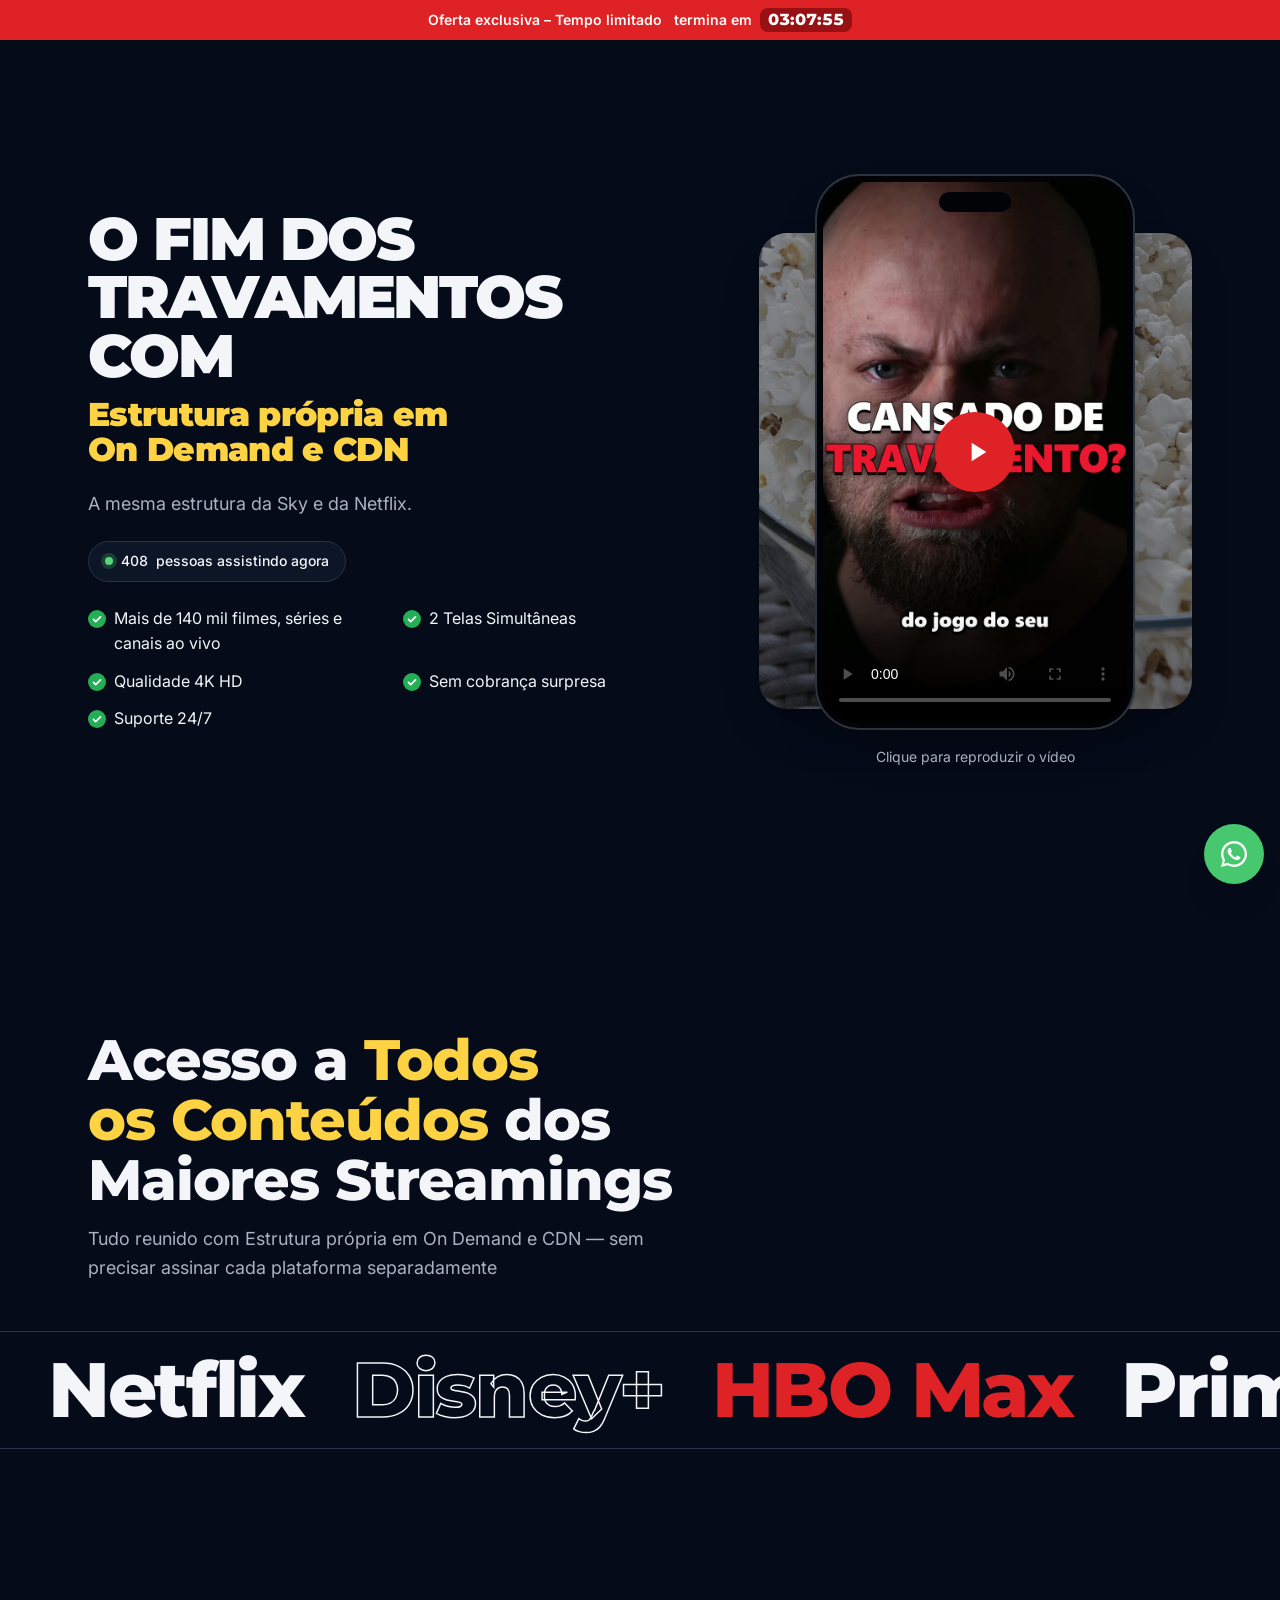
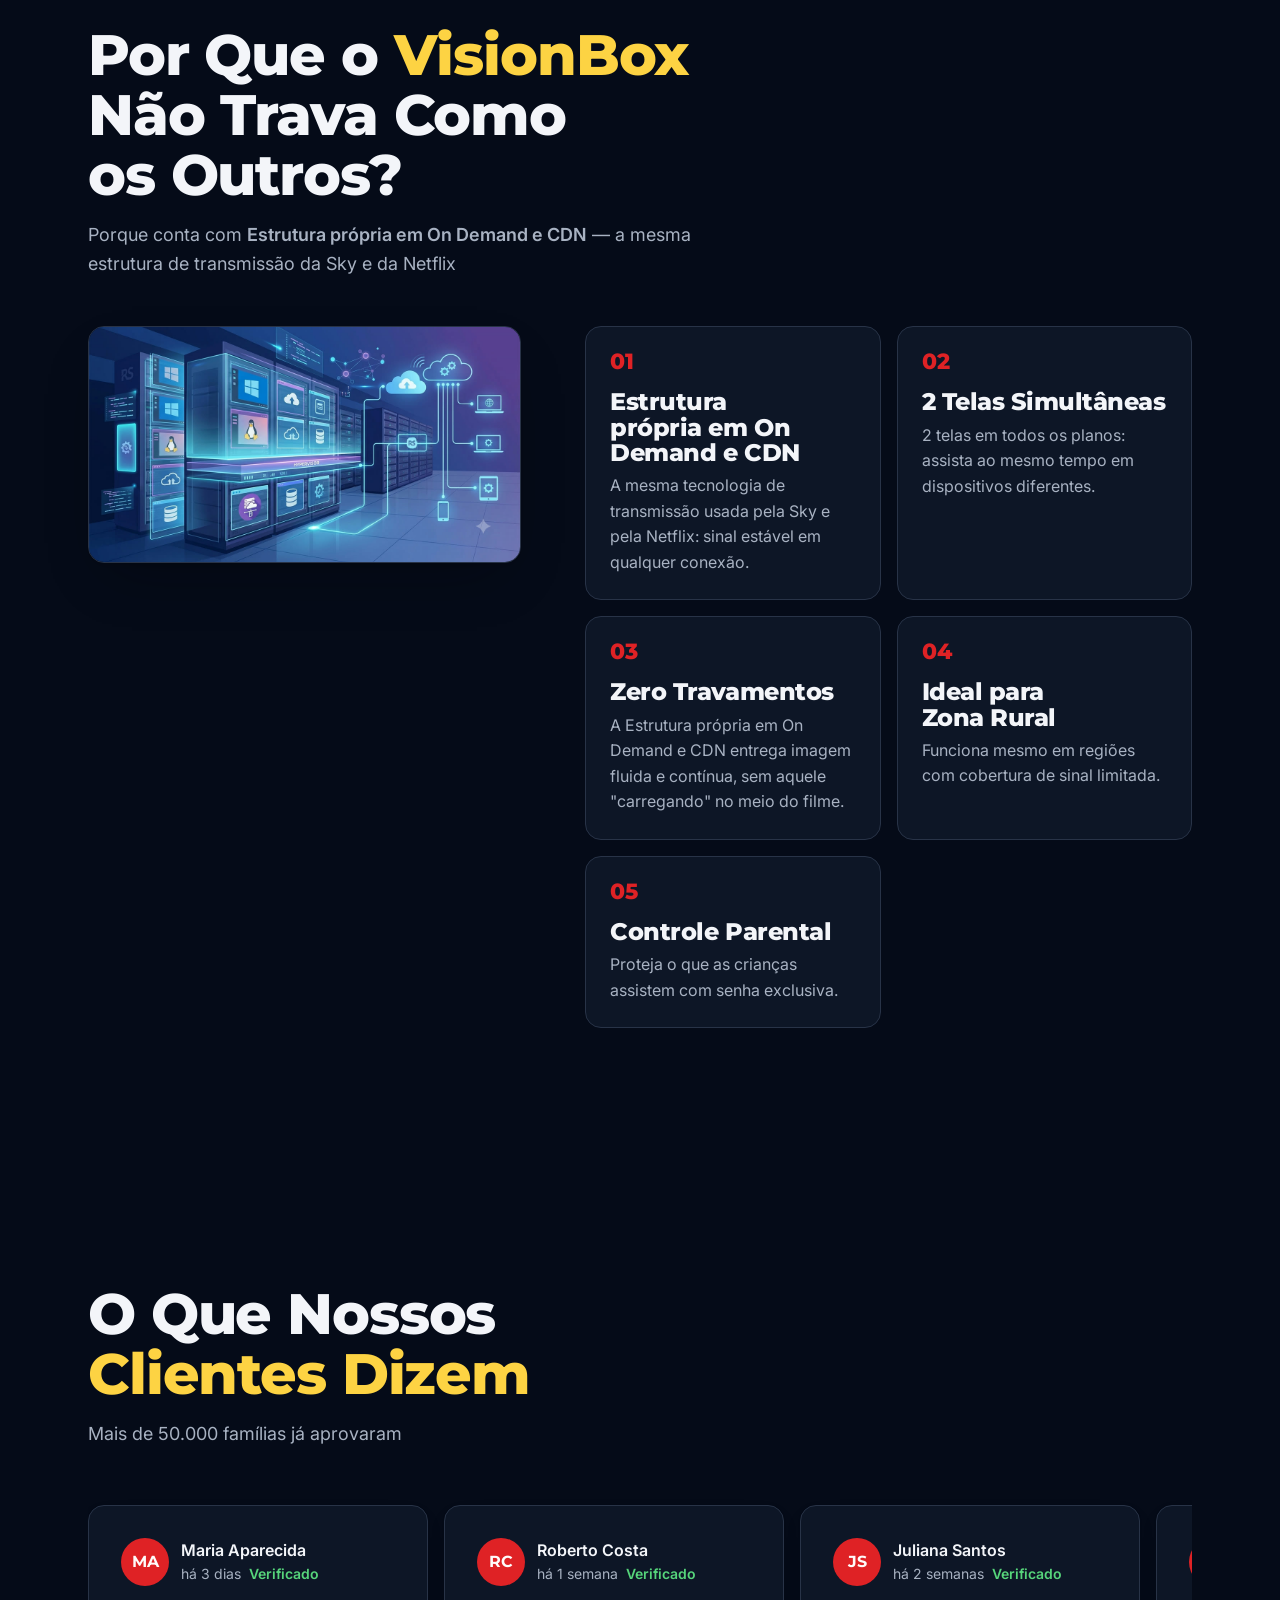
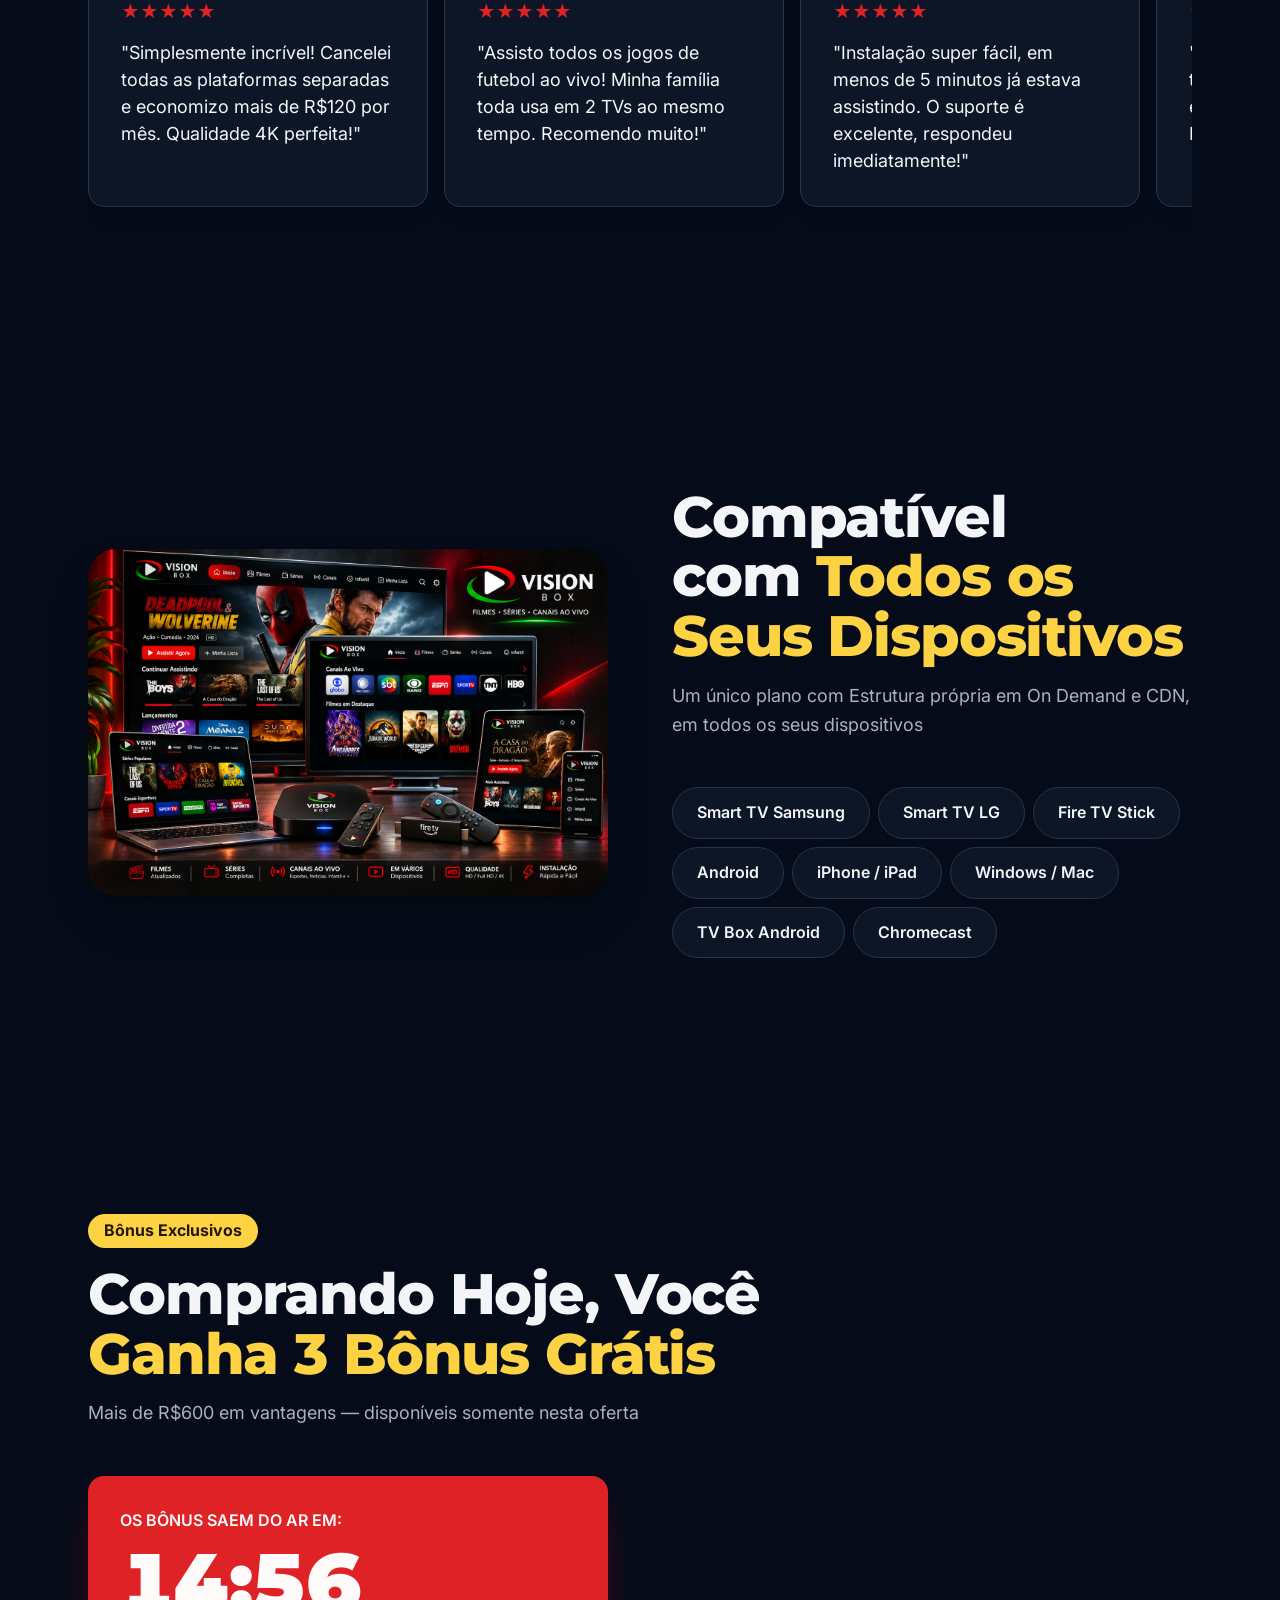
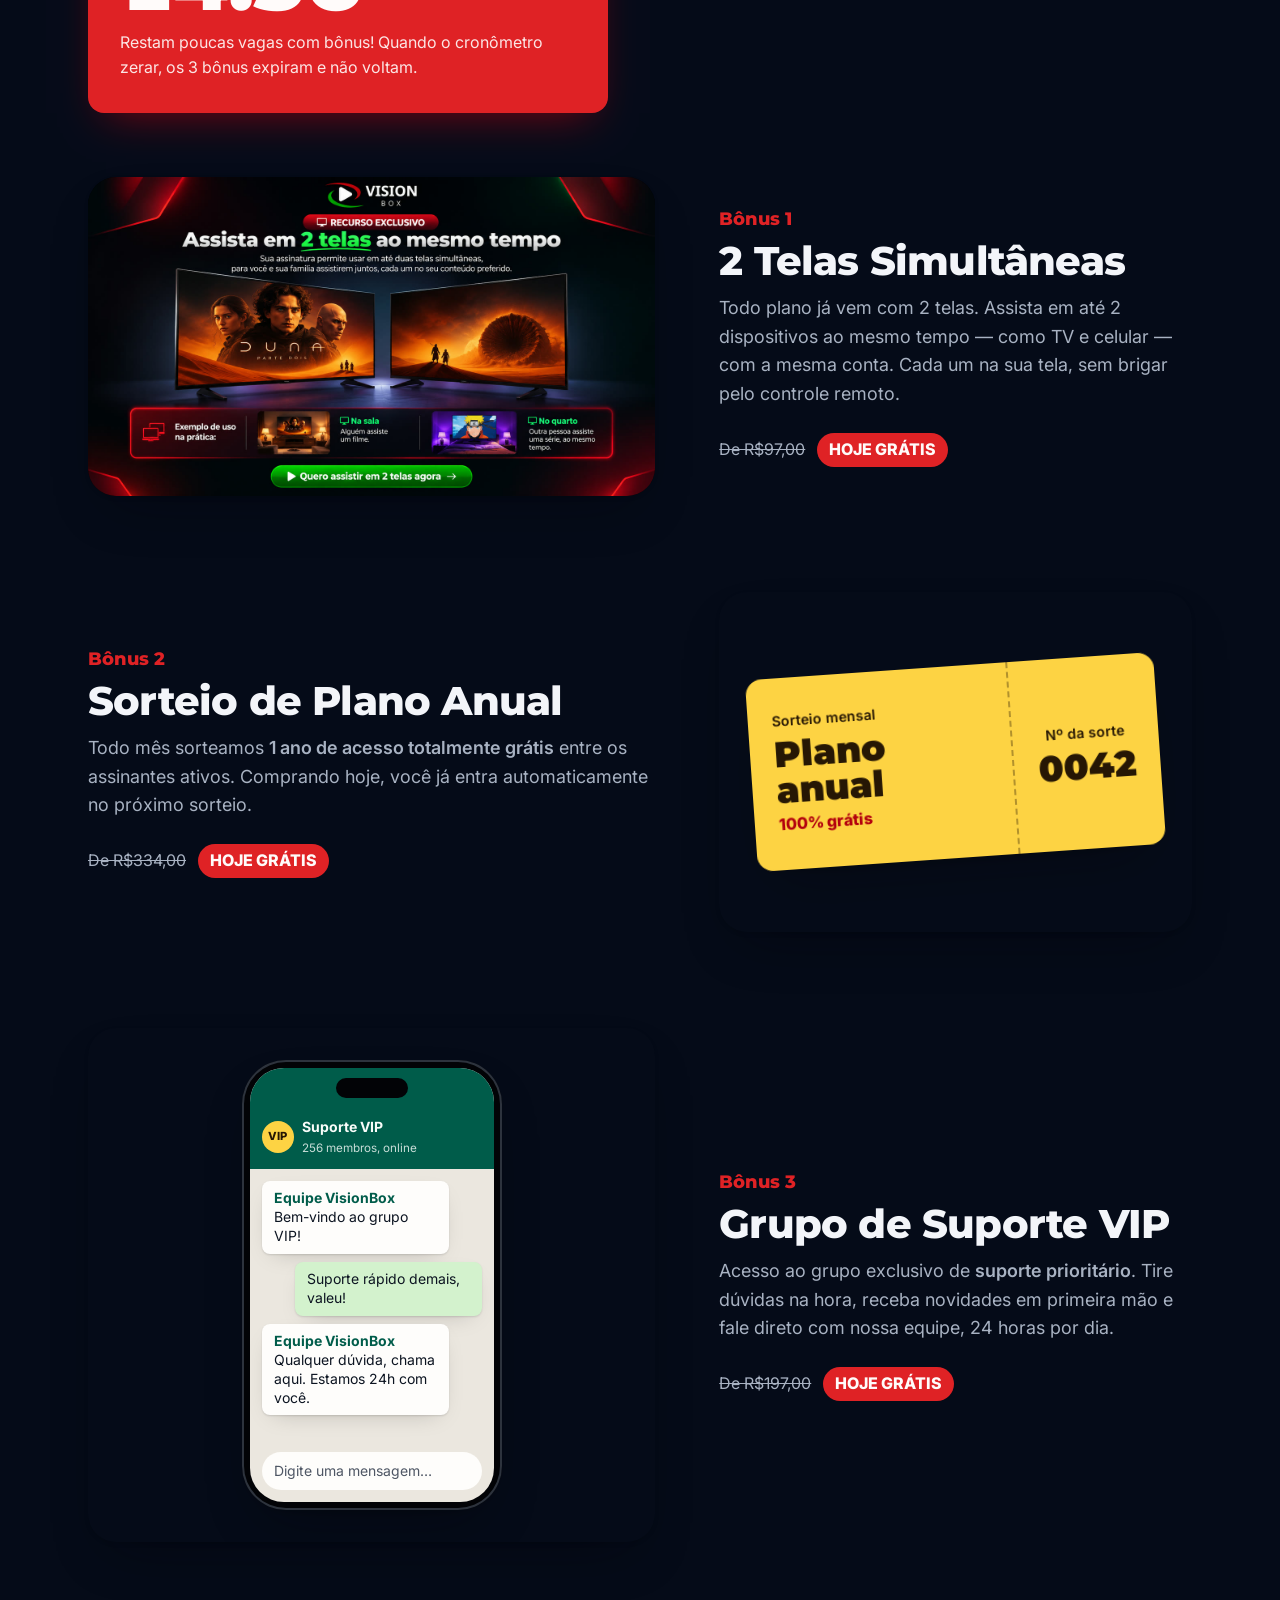
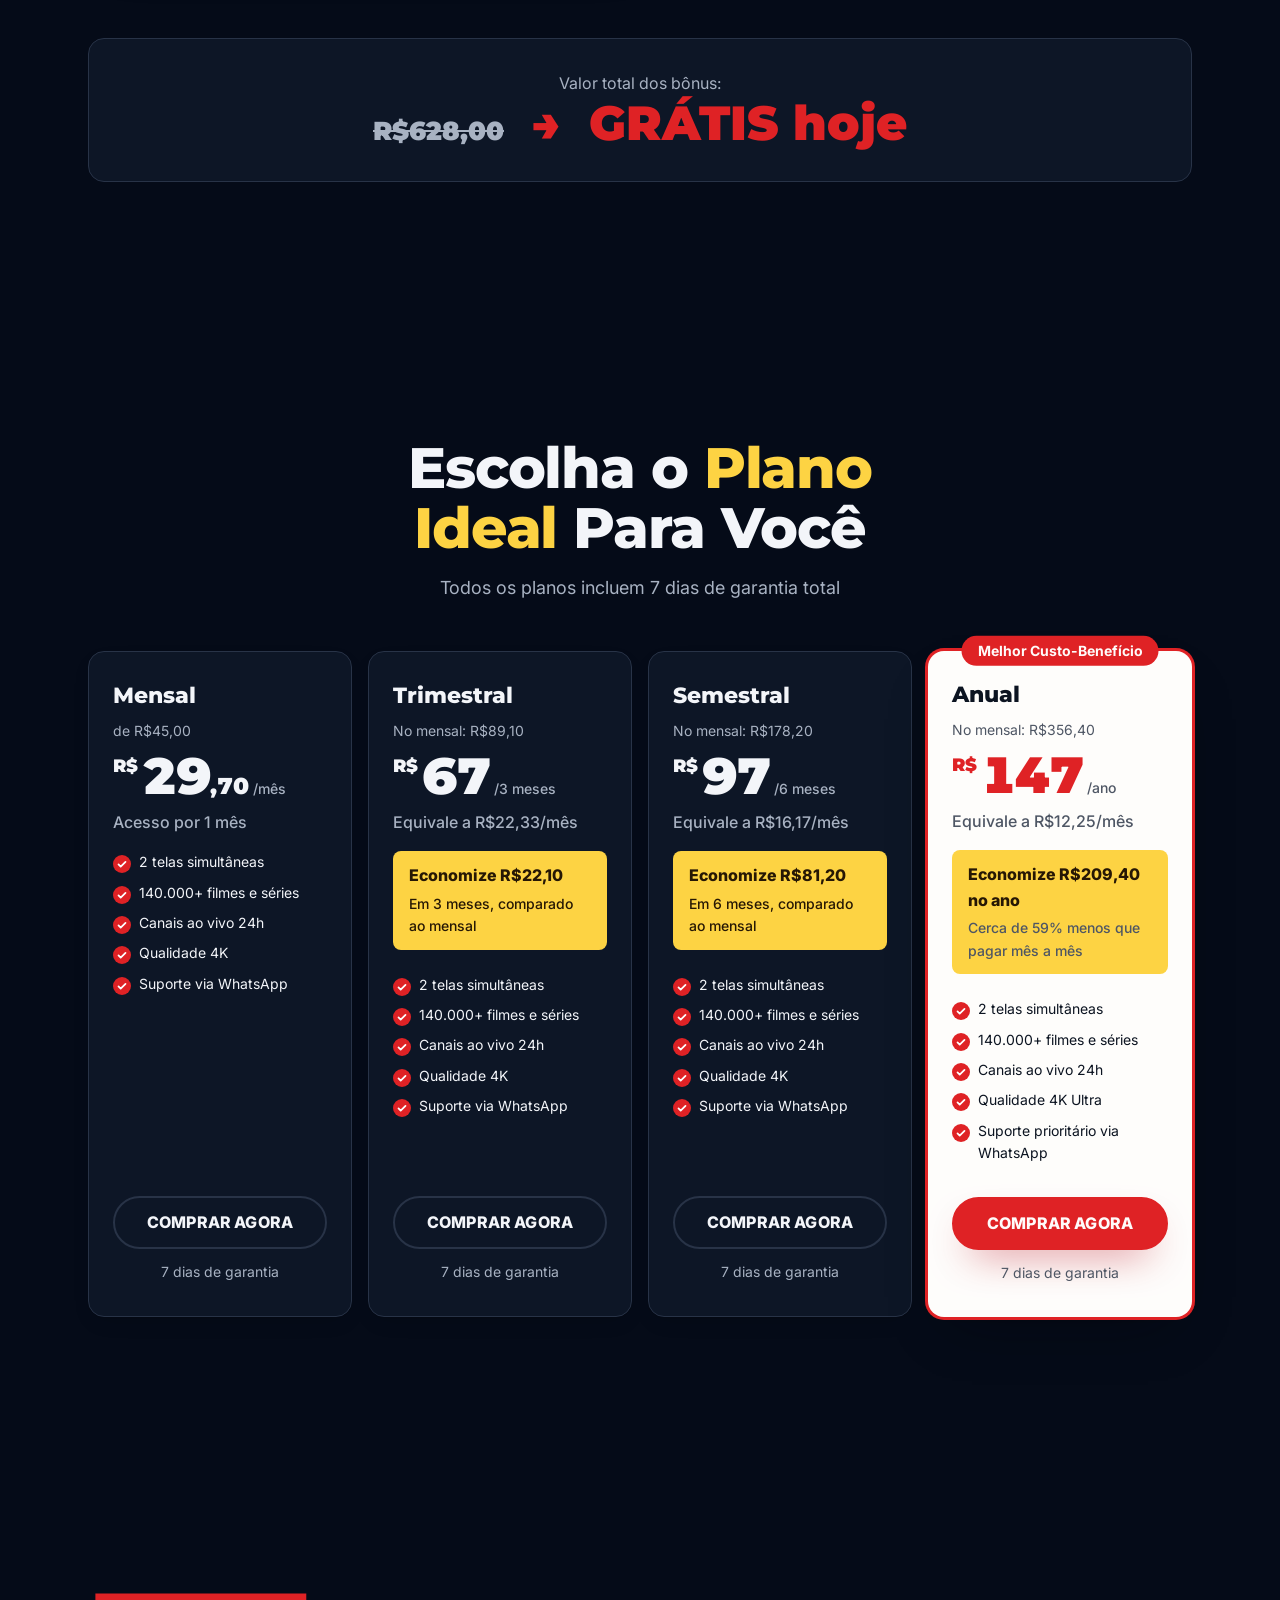
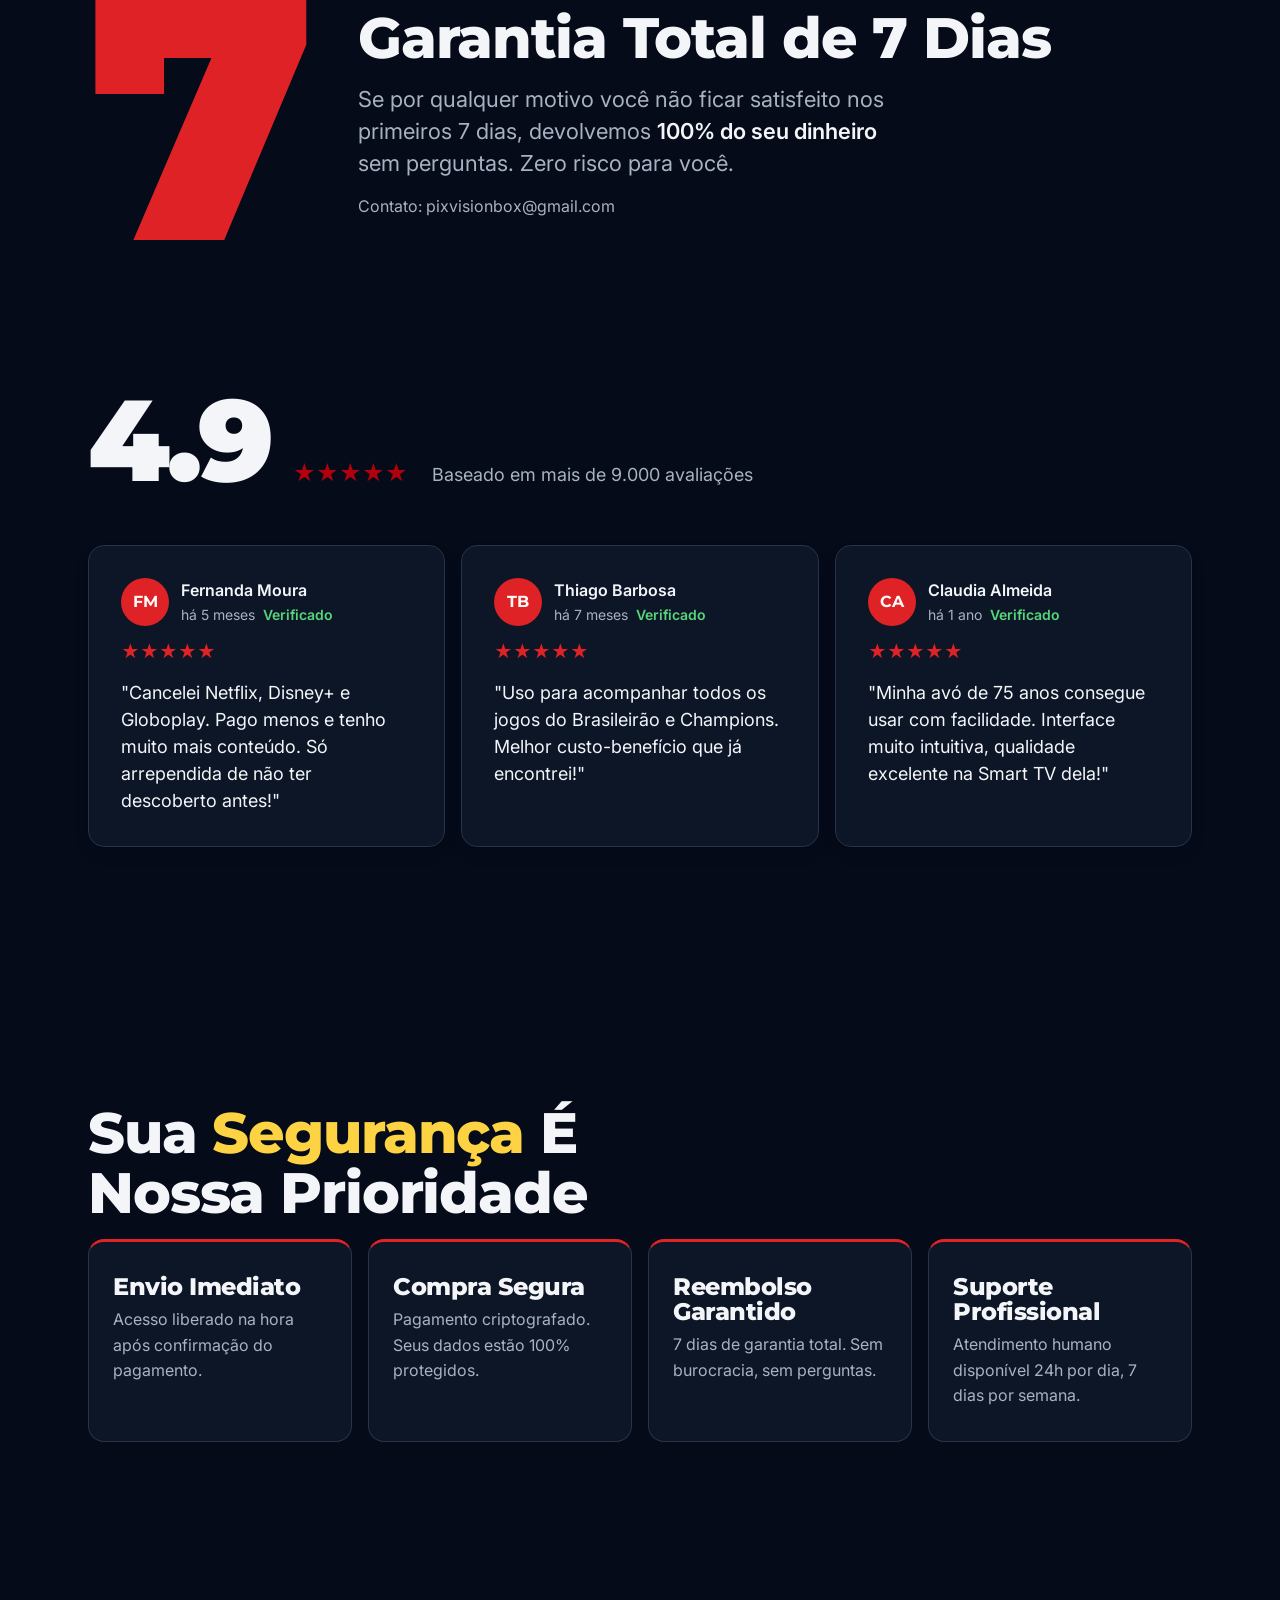
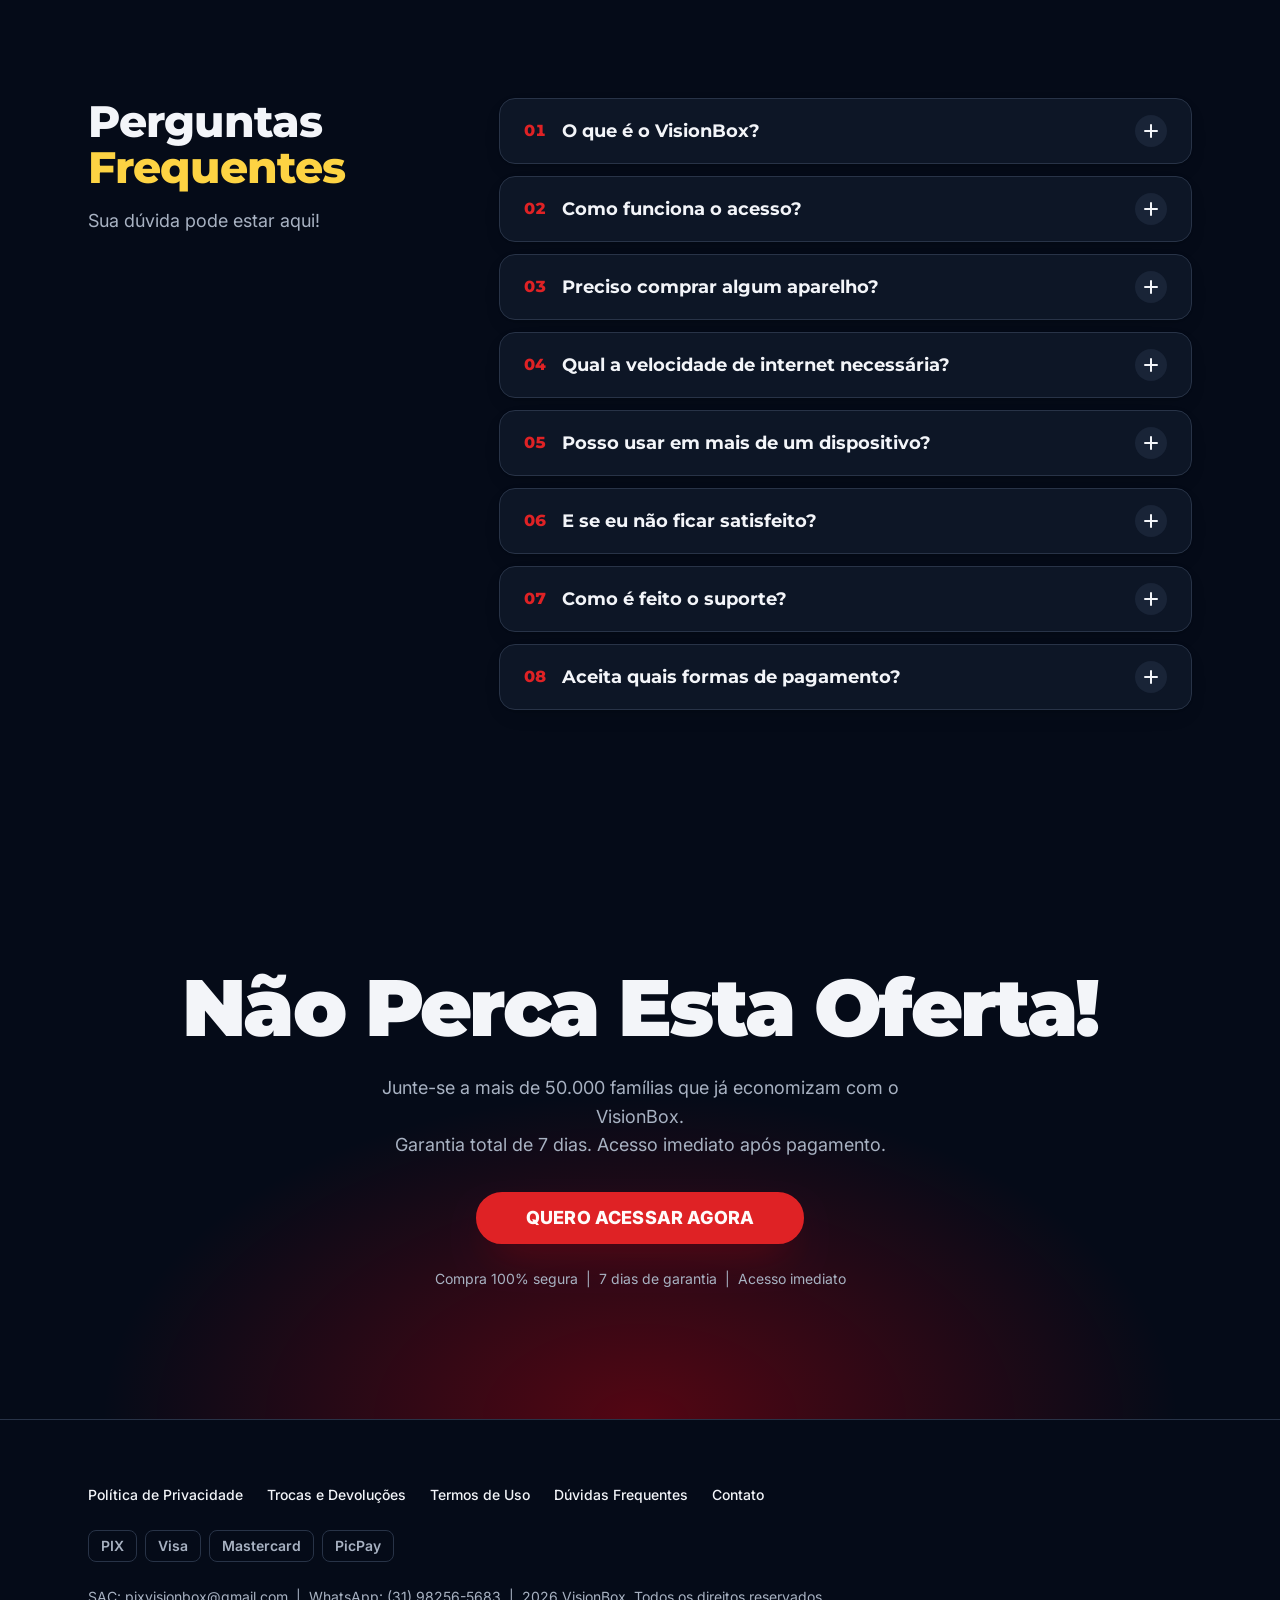
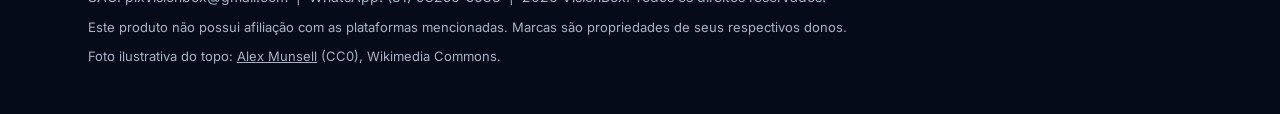
==== commit 29bb0a8f: "Troca as menções ao YouTube por Sky no restante da página Co-Authored-By: Claude Opus 5.5 <noreply@a" ====
--- a/index.html
+++ b/index.html
@@ -110,13 +110,13 @@
 <section class="features-bg" data-tone="dark">
   <div class="wrap">
     <h2 class="section-title">Por Que o <em>VisionBox</em> Não Trava Como os Outros?</h2>
-    <p class="section-sub">Porque conta com <strong>Estrutura própria em On Demand e CDN</strong> — a mesma estrutura de transmissão do YouTube e da Netflix</p>
+    <p class="section-sub">Porque conta com <strong>Estrutura própria em On Demand e CDN</strong> — a mesma estrutura de transmissão da Sky e da Netflix</p>
     <div class="features-layout">
     <figure class="foto-larga foto-servidores reveal"><img src="img/servidores.jpg" width="1200" height="655" alt="Servidores e rede de entrega de conteúdo da VisionBox" loading="lazy" /></figure>
     <div class="features-grid">
       <div class="feature-card">
         <h3>Estrutura própria em On Demand e CDN</h3>
-        <p>A mesma tecnologia de transmissão usada por YouTube e Netflix: sinal estável em qualquer conexão.</p>
+        <p>A mesma tecnologia de transmissão usada pela Sky e pela Netflix: sinal estável em qualquer conexão.</p>
       </div>
       <div class="feature-card">
         <h3>2 Telas Simultâneas</h3>
@@ -509,7 +509,7 @@
 
       <div class="faq-item">
         <button class="faq-q" aria-expanded="false"><span class="faq-n" aria-hidden="true">01</span><span class="faq-t">O que é o VisionBox?</span><span class="arrow" aria-hidden="true"></span></button>
-        <div class="faq-a"><div class="faq-a-in"><div class="faq-a-text">O VisionBox é uma plataforma de streaming com <strong>Estrutura própria em On Demand e CDN</strong> — a mesma estrutura de transmissão usada por YouTube e Netflix. São mais de 140.000 conteúdos entre filmes, séries, canais ao vivo e esportes, com sinal estável e sem travamentos.</div></div></div>
+        <div class="faq-a"><div class="faq-a-in"><div class="faq-a-text">O VisionBox é uma plataforma de streaming com <strong>Estrutura própria em On Demand e CDN</strong> — a mesma estrutura de transmissão usada pela Sky e pela Netflix. São mais de 140.000 conteúdos entre filmes, séries, canais ao vivo e esportes, com sinal estável e sem travamentos.</div></div></div>
       </div>
 
       <div class="faq-item">
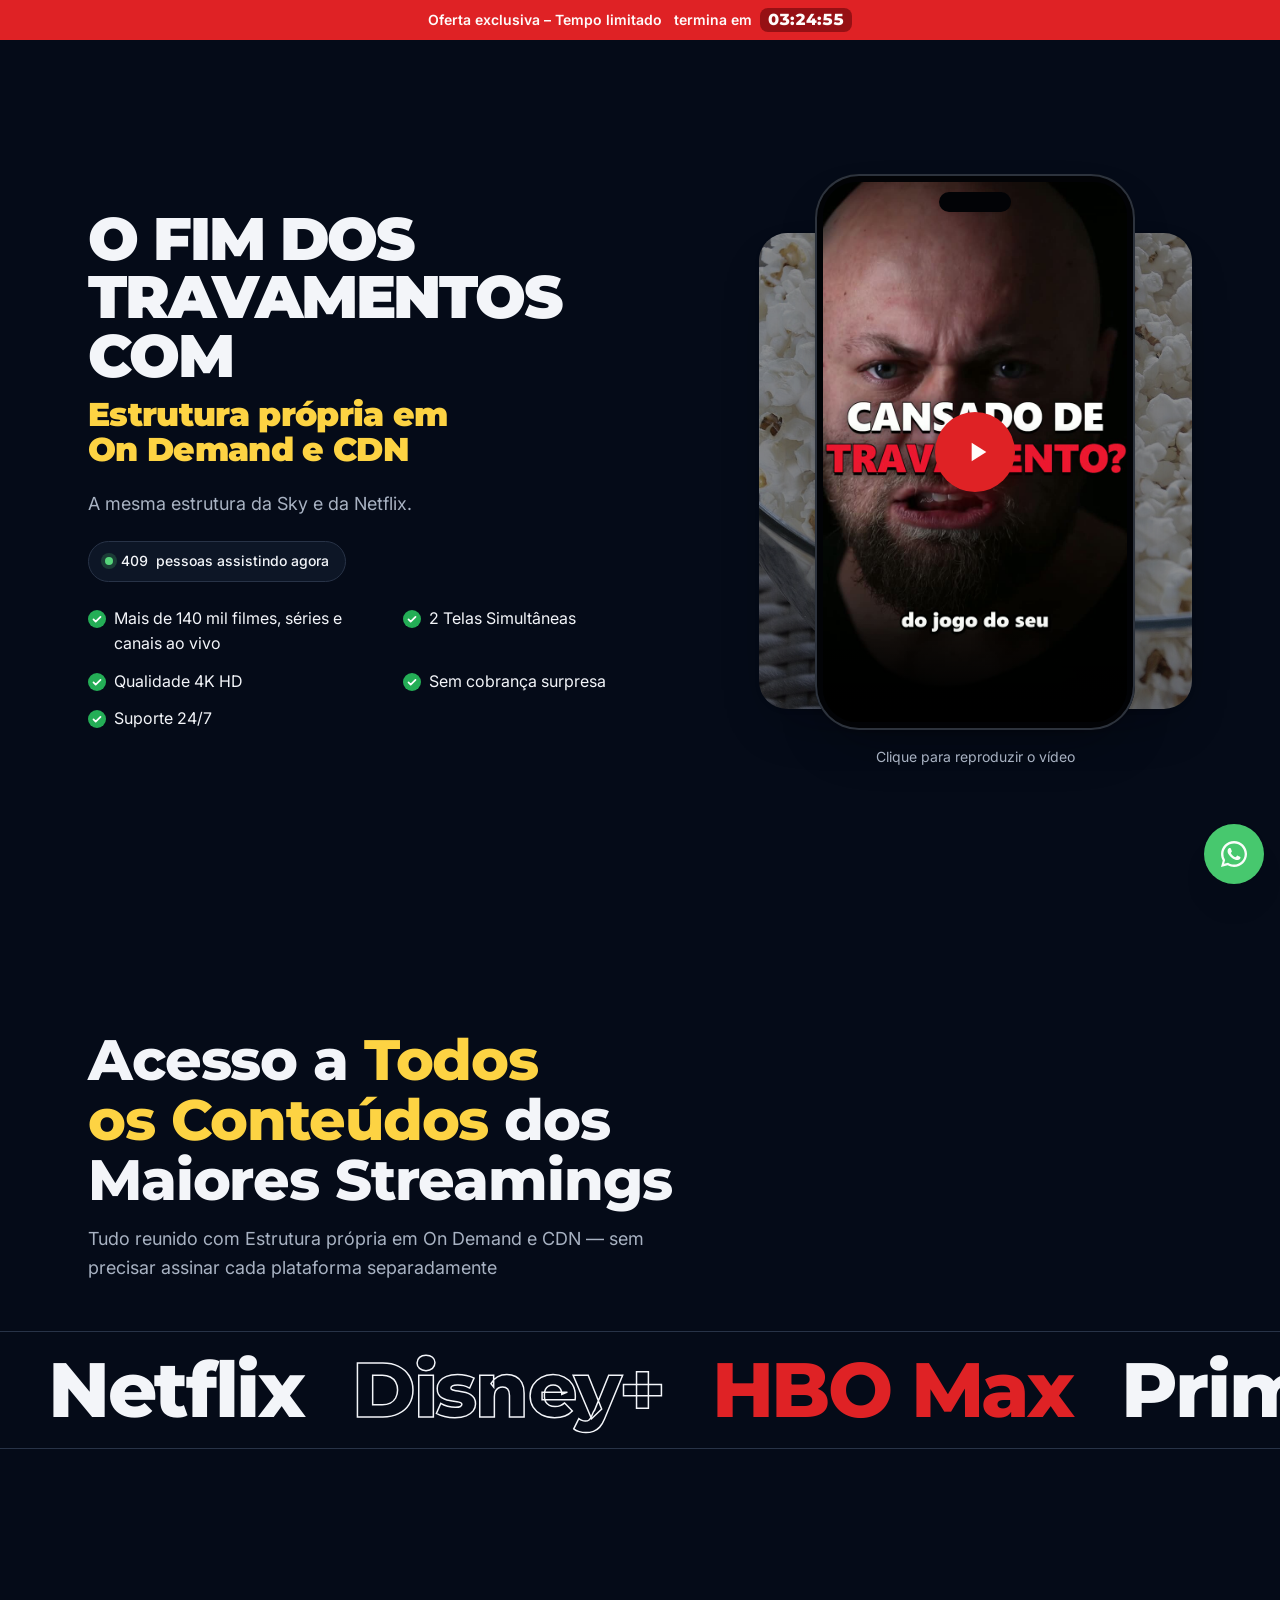
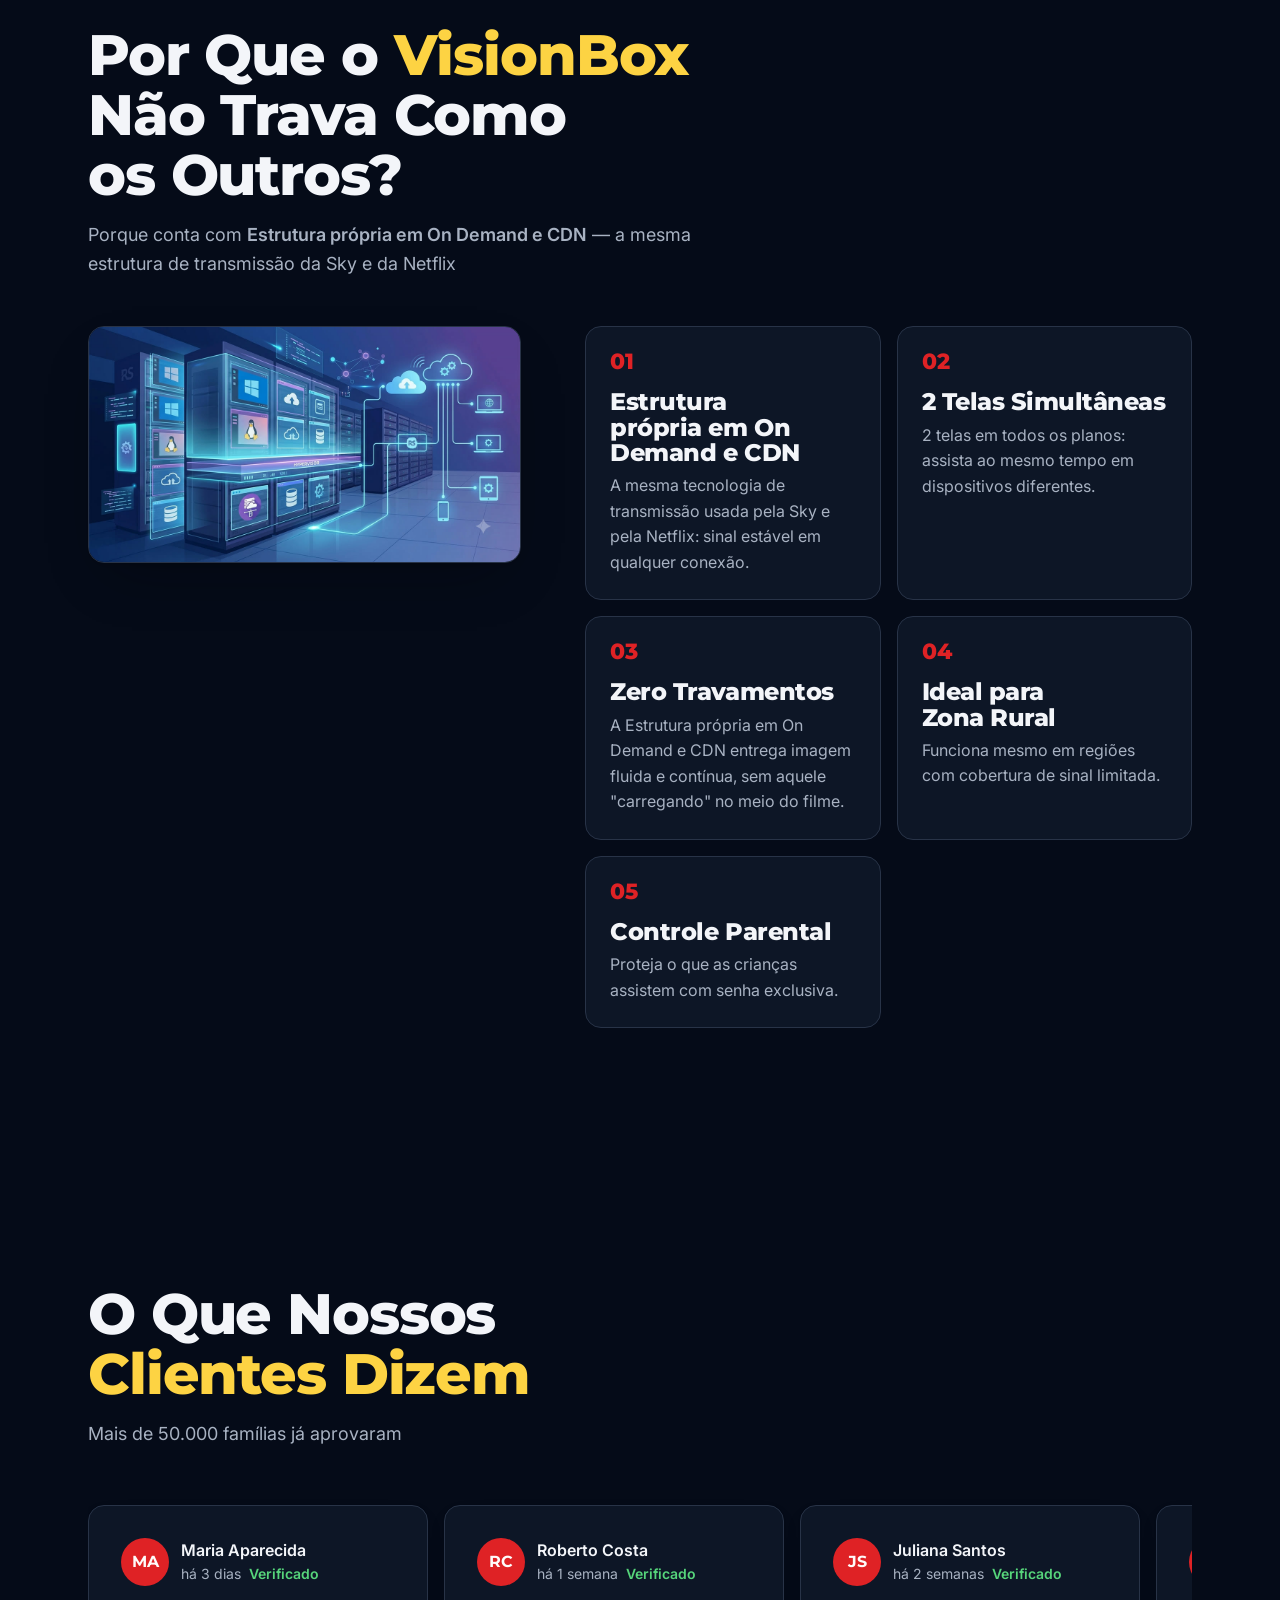
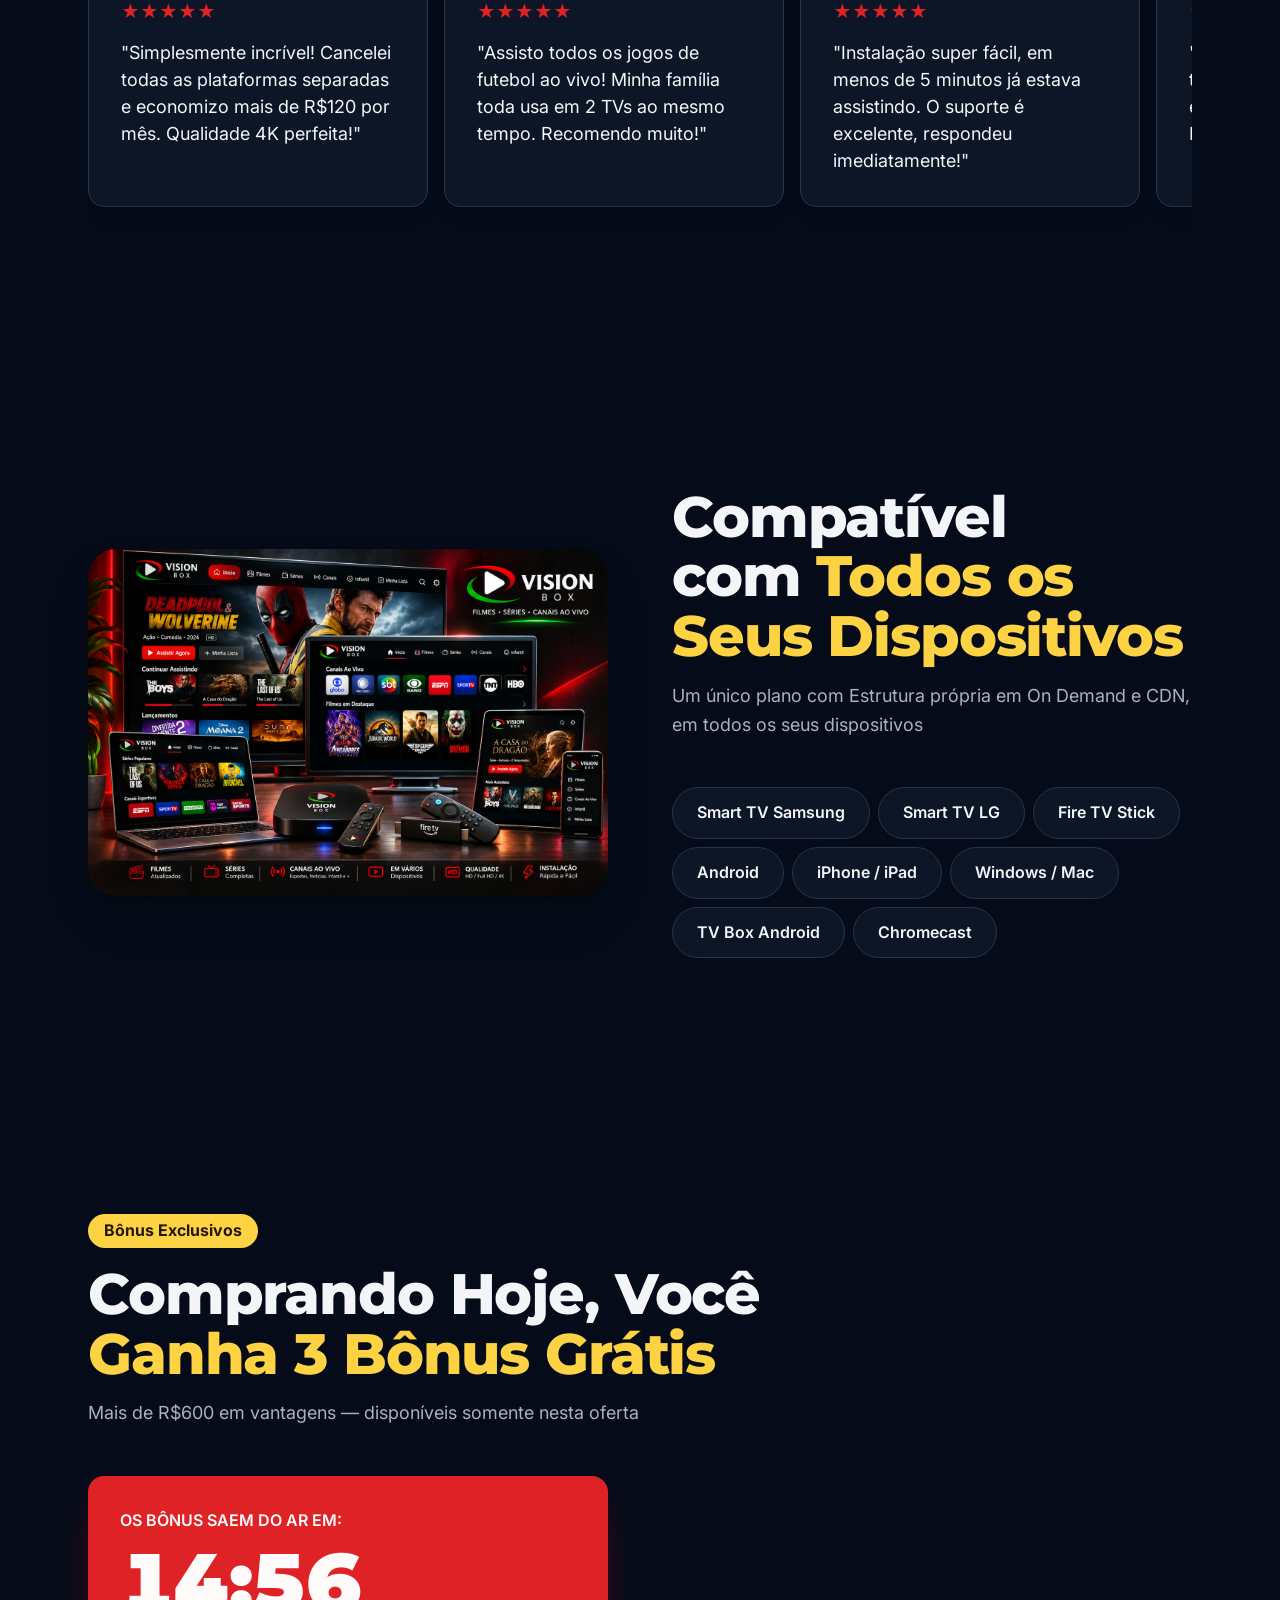
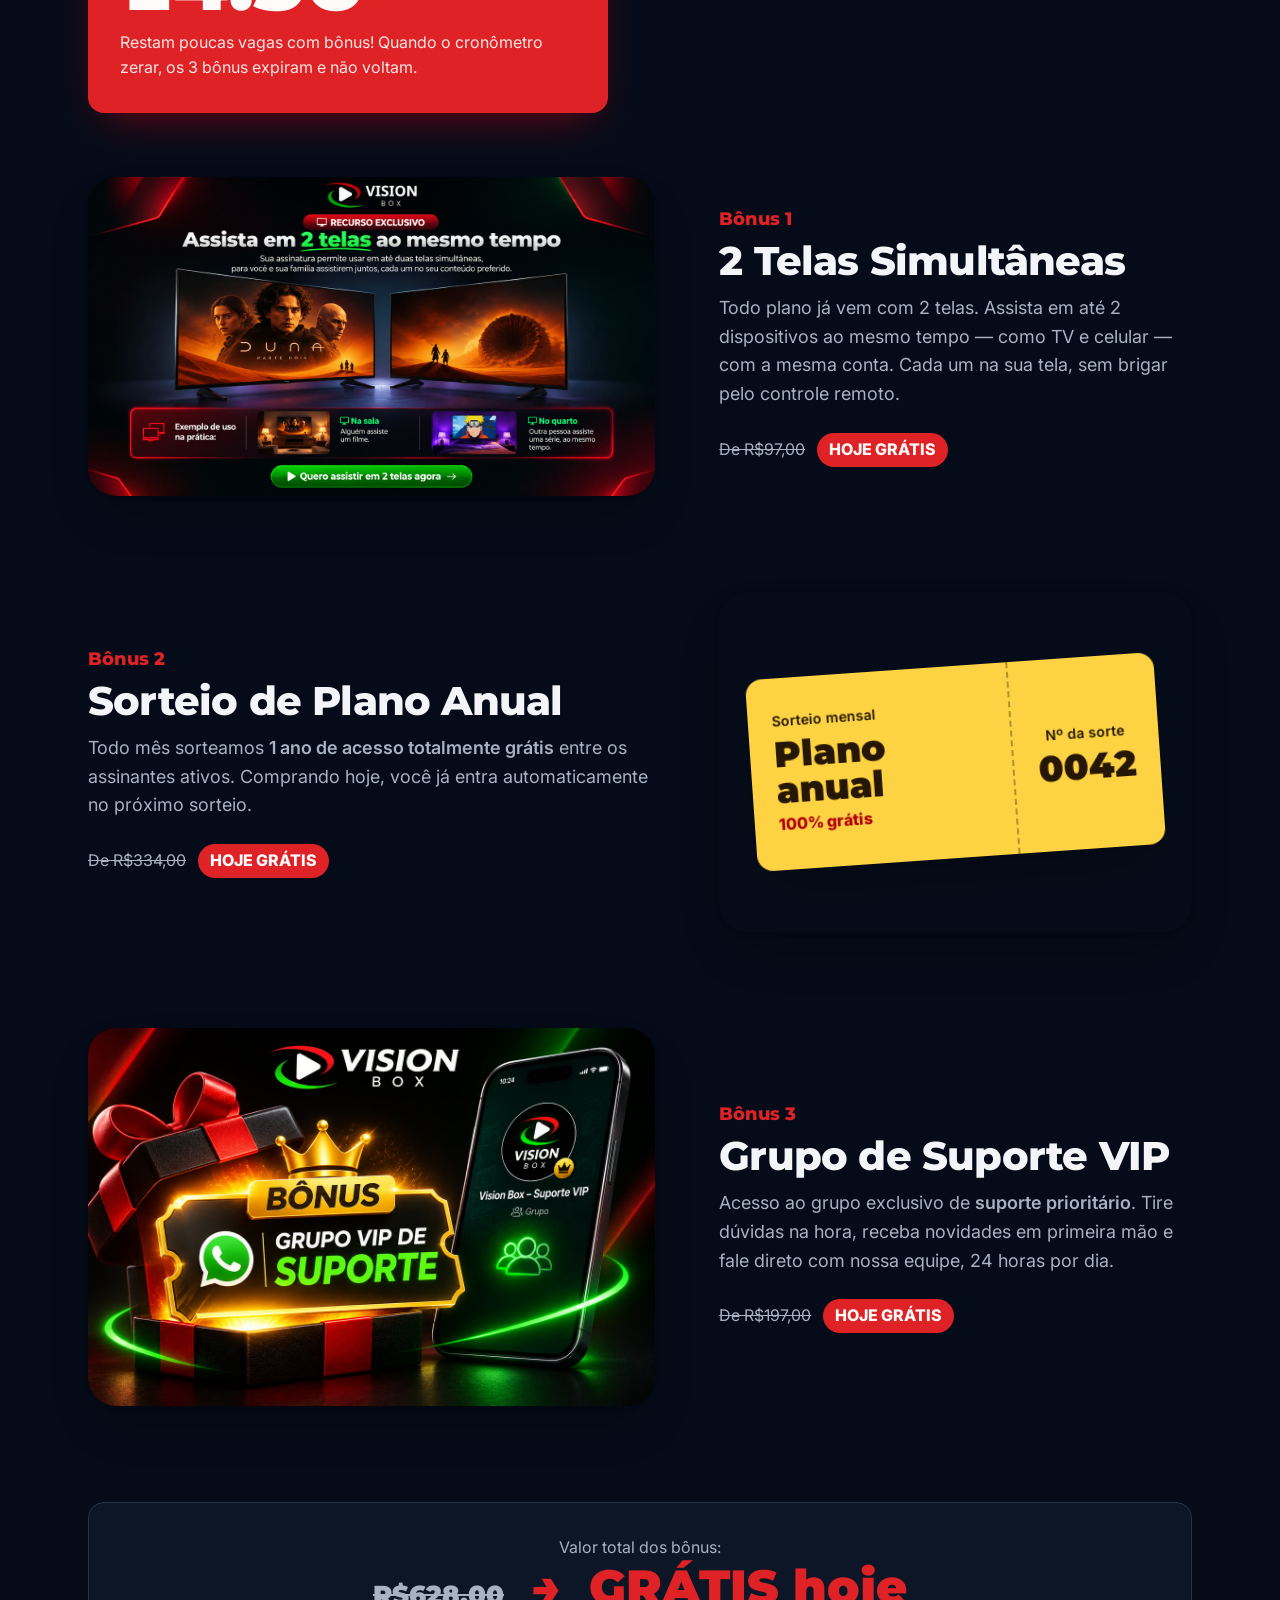
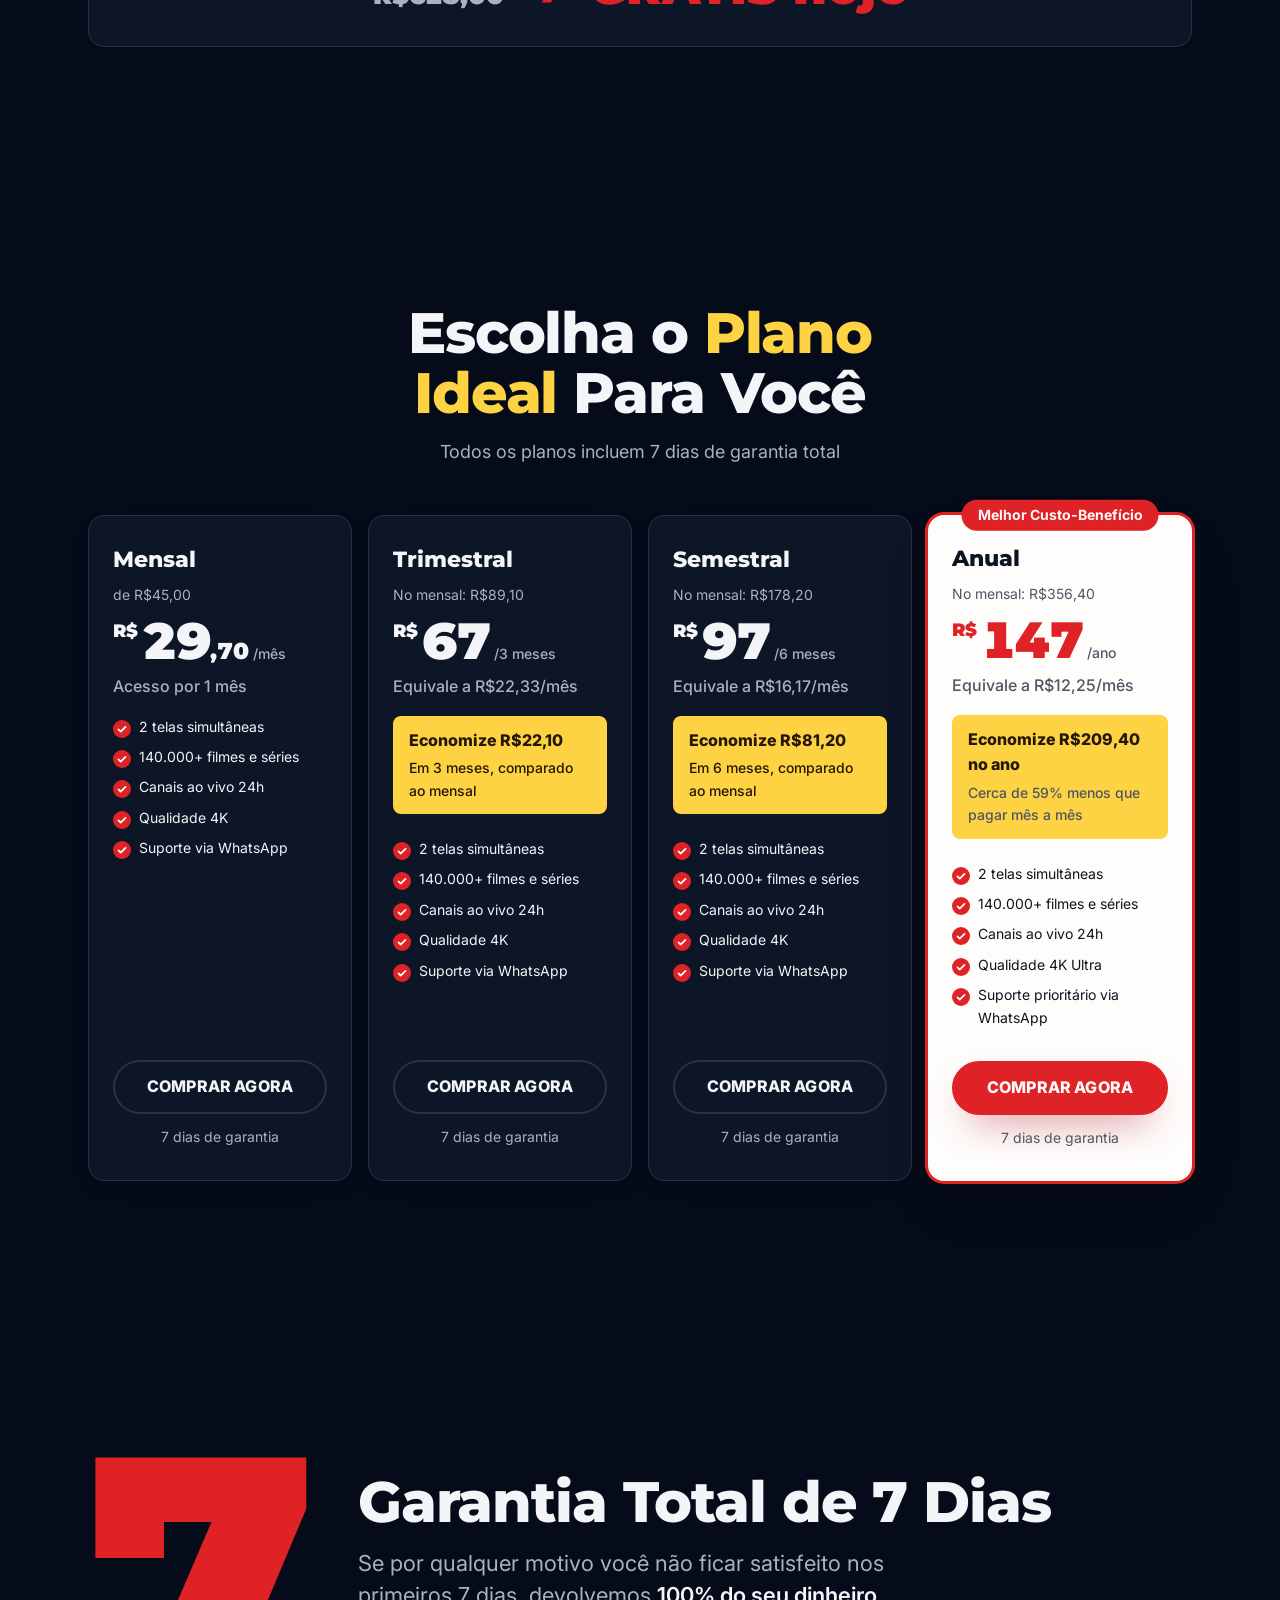
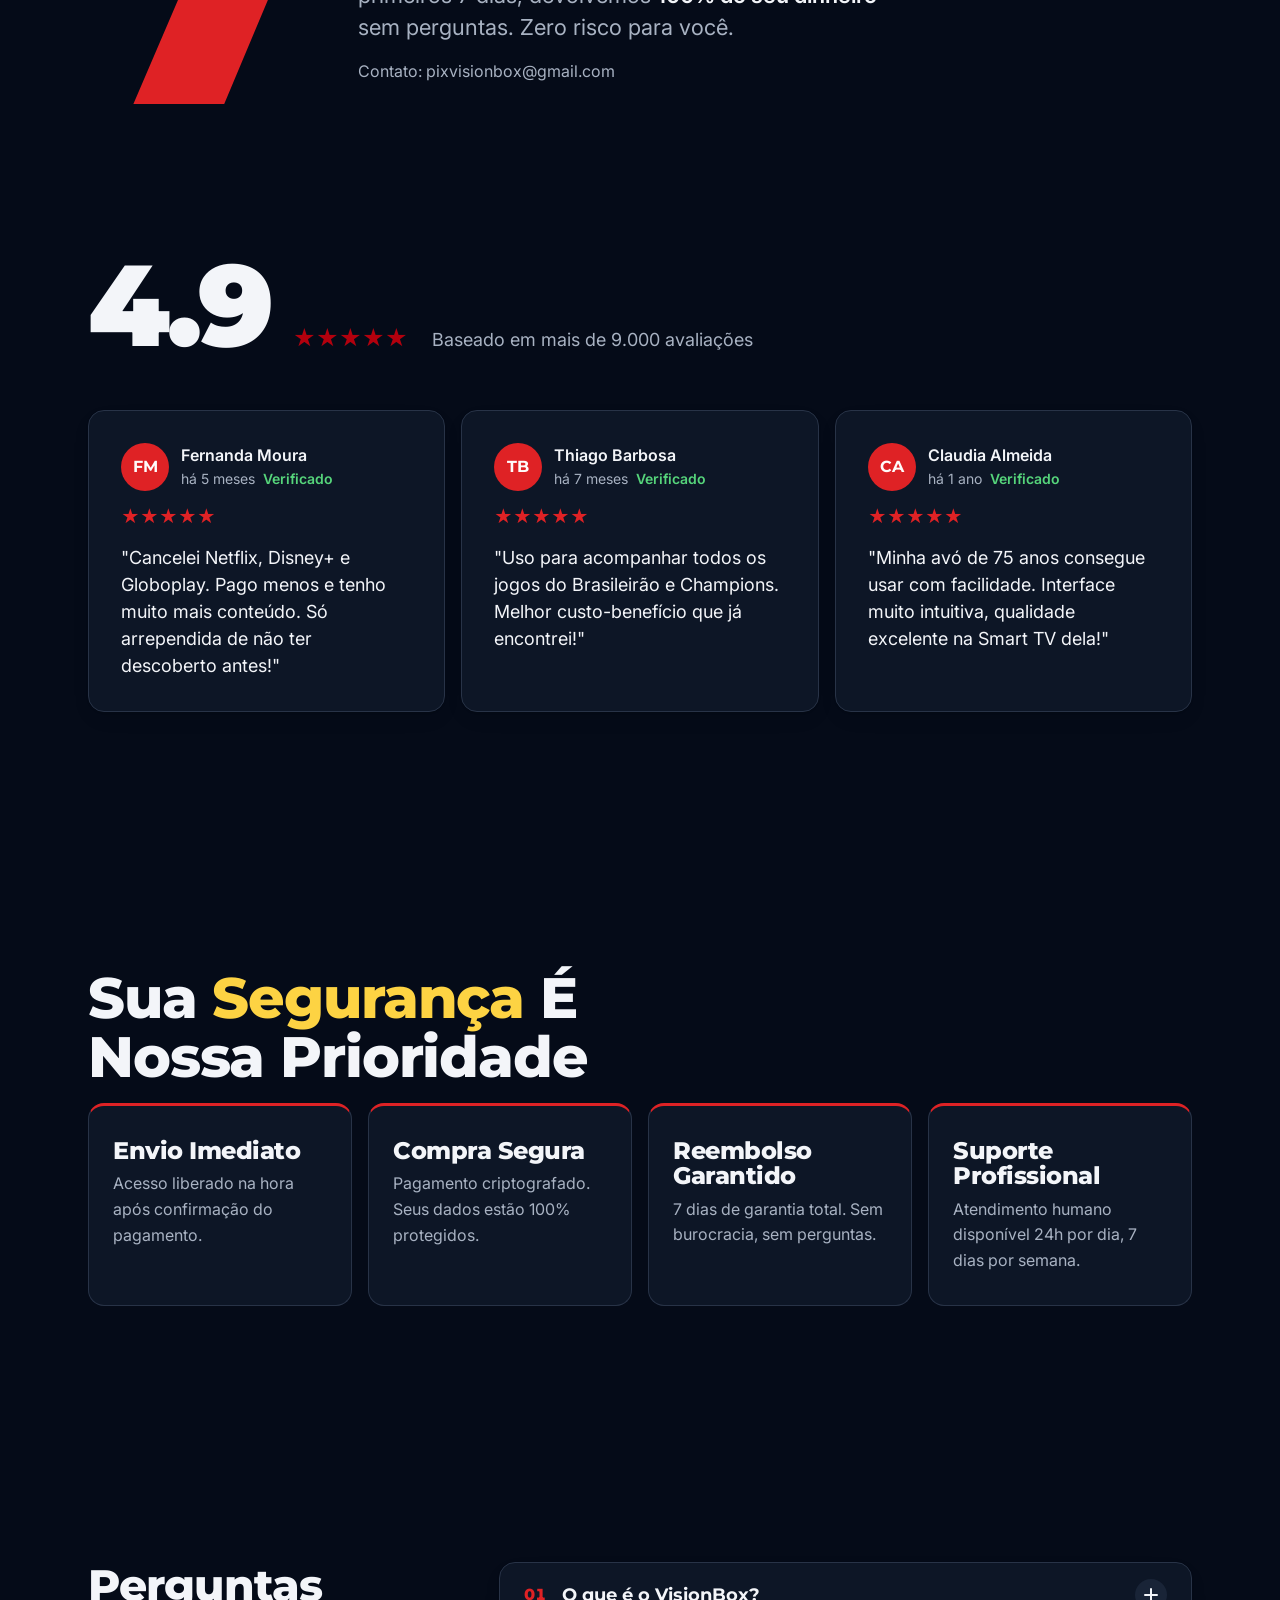
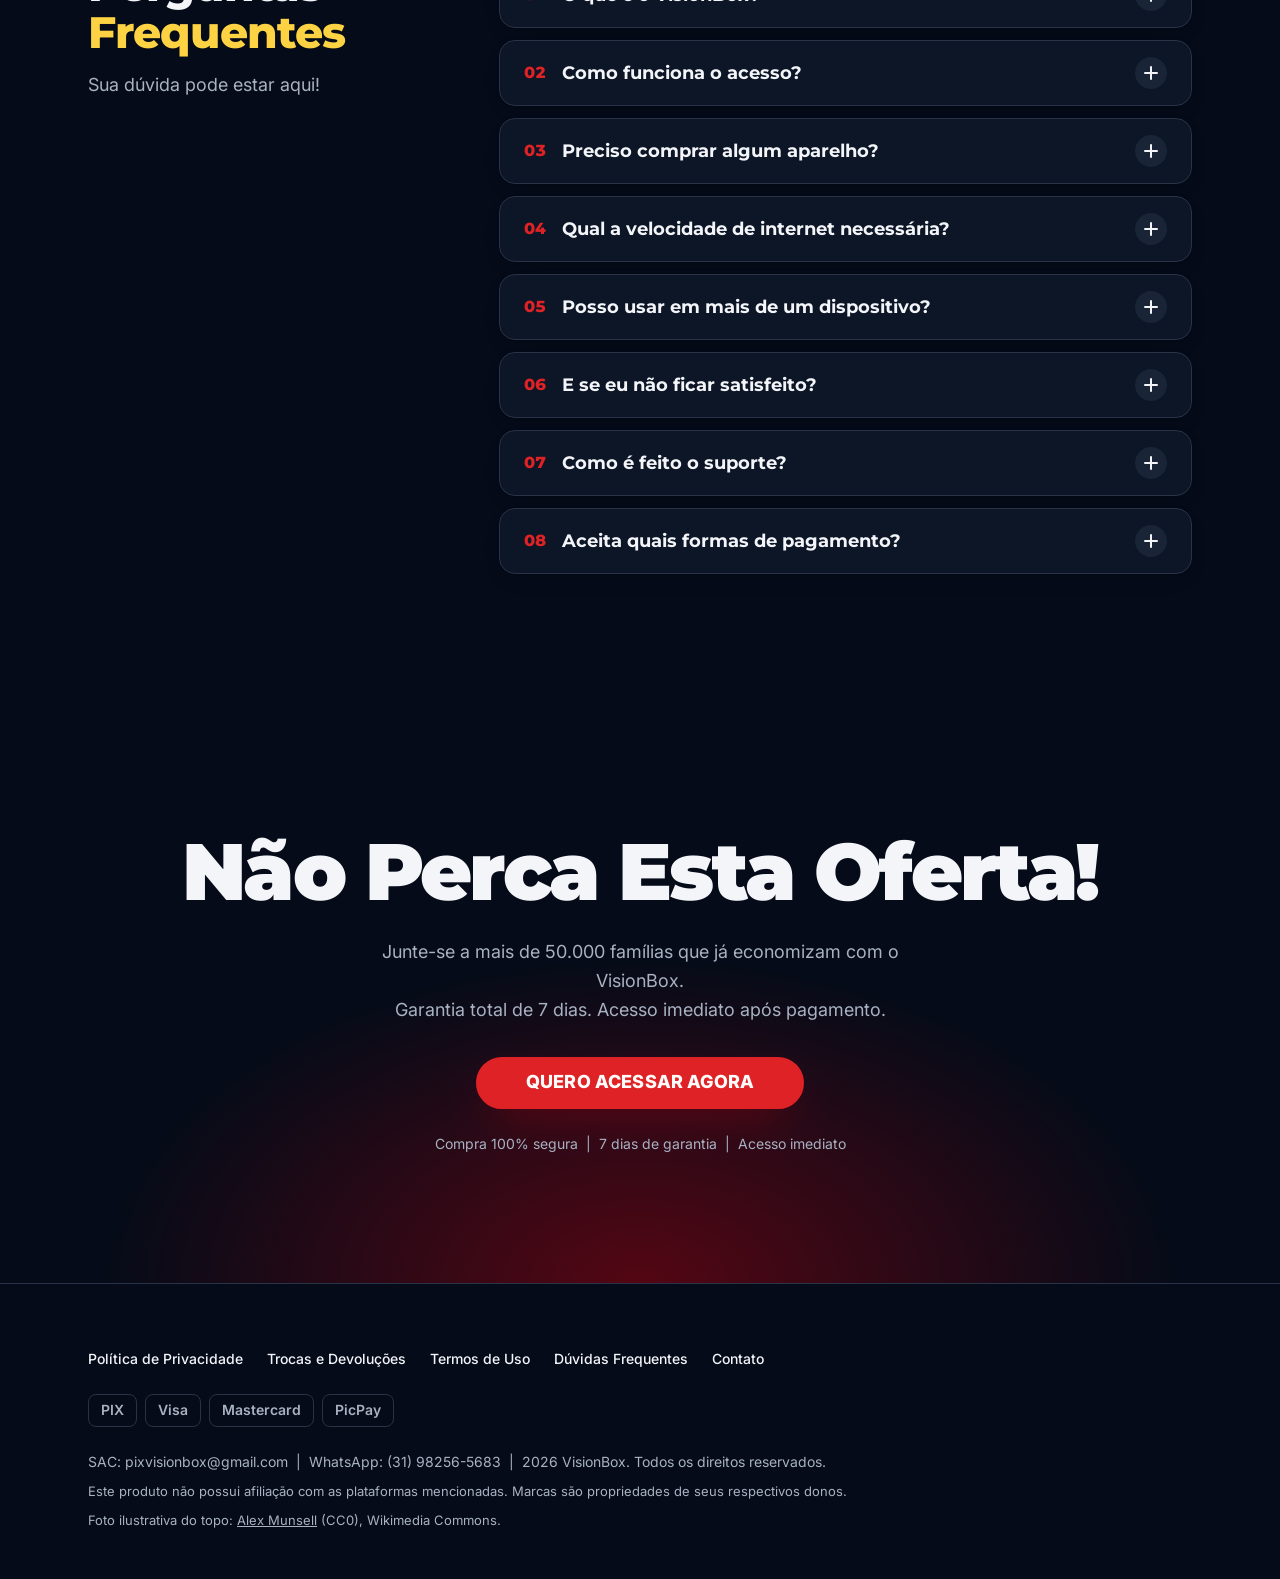
==== commit 3d6020a6: "Bônus 3: arte do Grupo VIP de Suporte enviada pelo dono no lugar do mockup do chat Co-Authored-By: C" ====
--- a/index.html
+++ b/index.html
@@ -288,16 +288,8 @@
         </div>
       </div>
       <div class="bonus-card">
-        <div class="bonus-mockup reveal" aria-hidden="true">
-          <div class="phone phone-chat"><div class="phone-screen">
-            <div class="chat-head"><span class="chat-av">VIP</span><span><b>Suporte VIP</b><small>256 membros, online</small></span></div>
-            <div class="chat-body">
-              <p class="msg in"><b>Equipe VisionBox</b>Bem-vindo ao grupo VIP!</p>
-              <p class="msg out">Suporte rápido demais, valeu!</p>
-              <p class="msg in"><b>Equipe VisionBox</b>Qualquer dúvida, chama aqui. Estamos 24h com você.</p>
-            </div>
-            <div class="chat-input">Digite uma mensagem…</div>
-          </div></div>
+        <div class="bonus-mockup reveal">
+          <img class="foto-duas-telas" src="img/bonus-vip.jpg" width="1200" height="800" alt="Bônus: Grupo VIP de Suporte da VisionBox no WhatsApp" loading="lazy" />
         </div>
         <div class="bonus-info">
           <span class="bonus-num">Bônus 3</span>
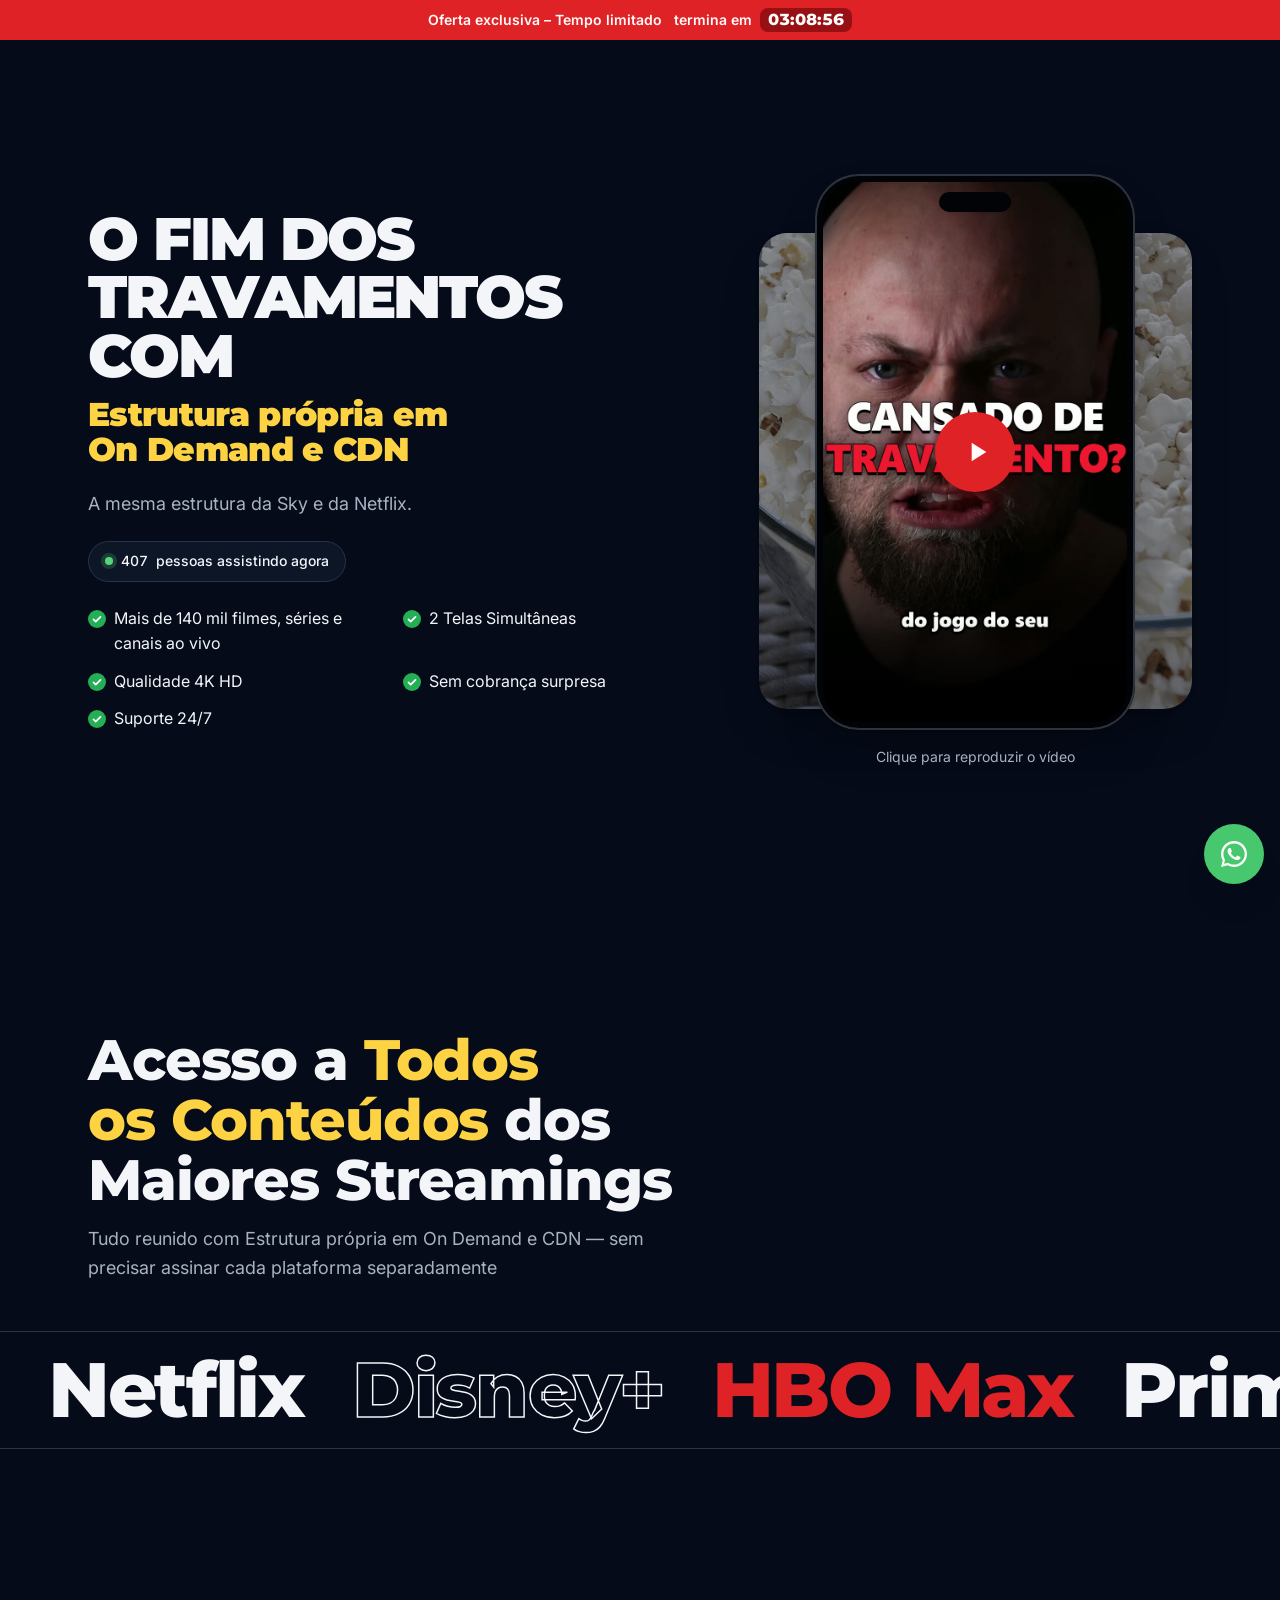
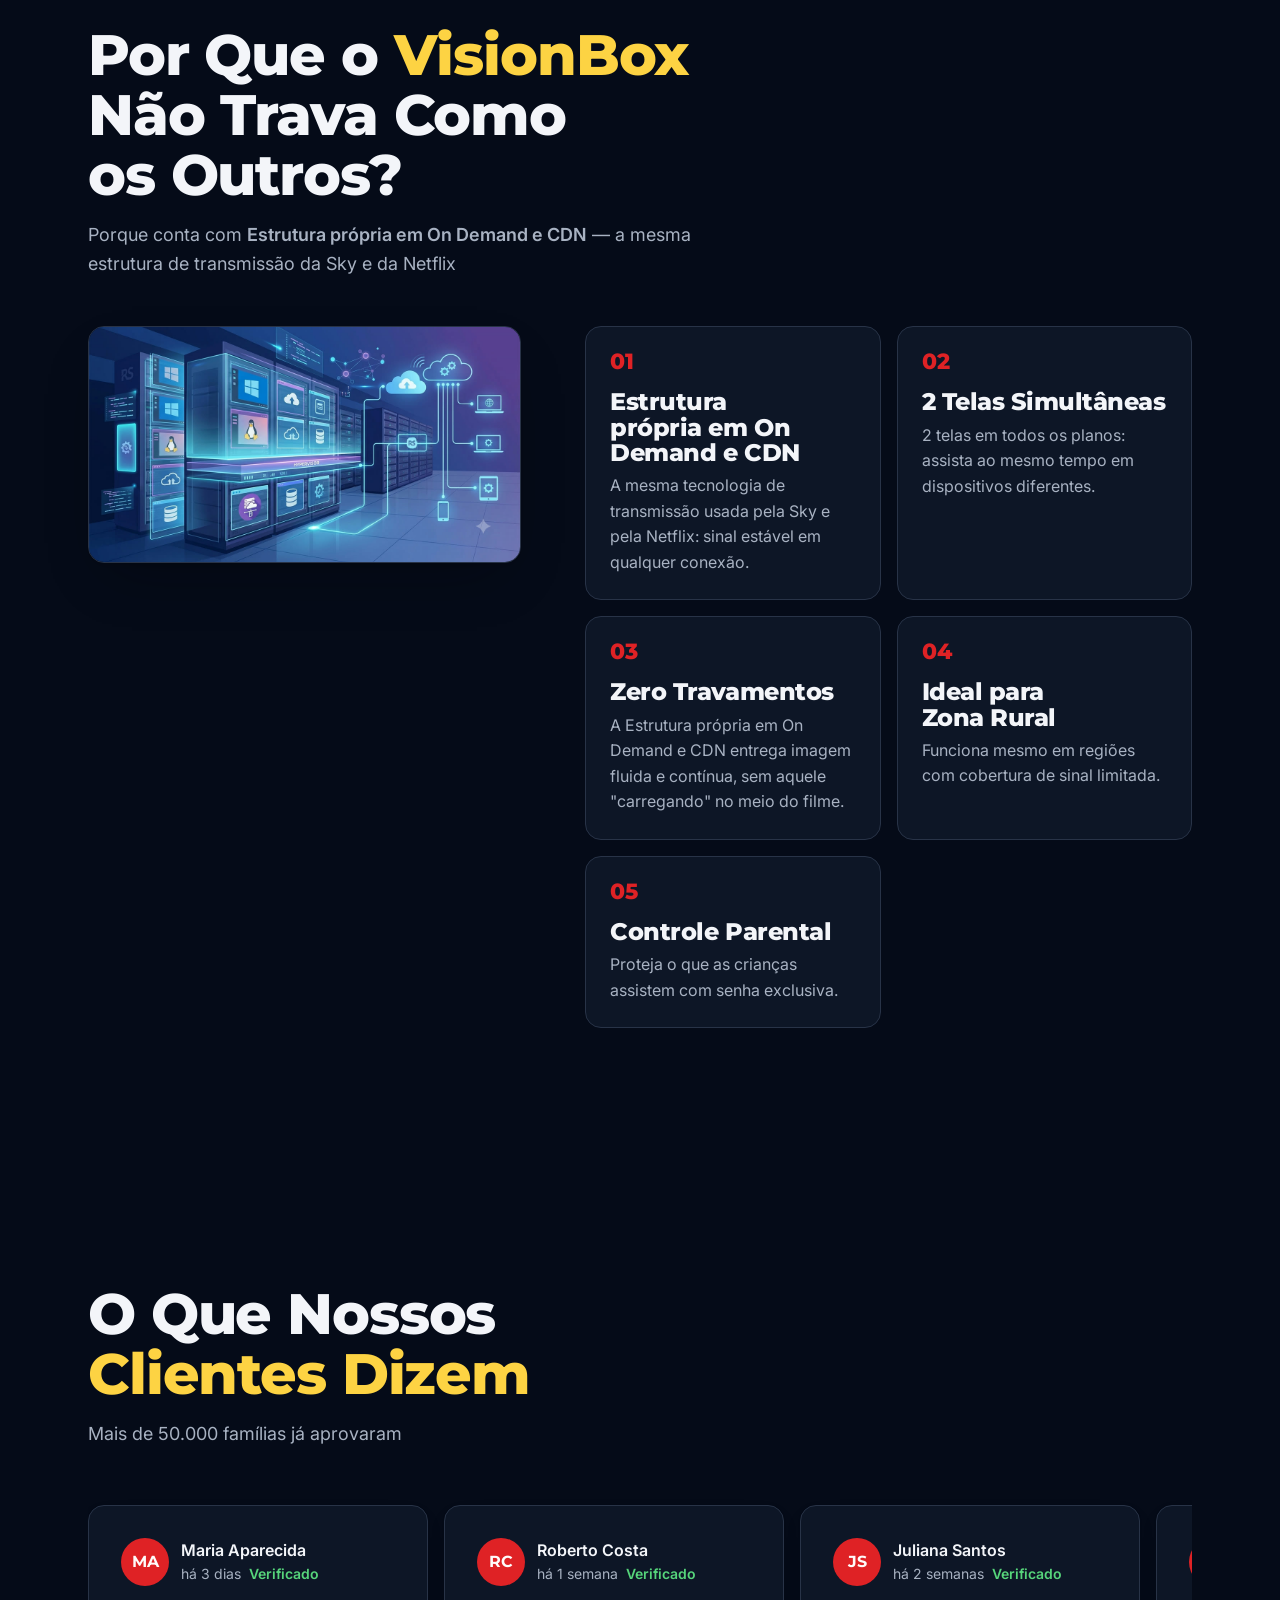
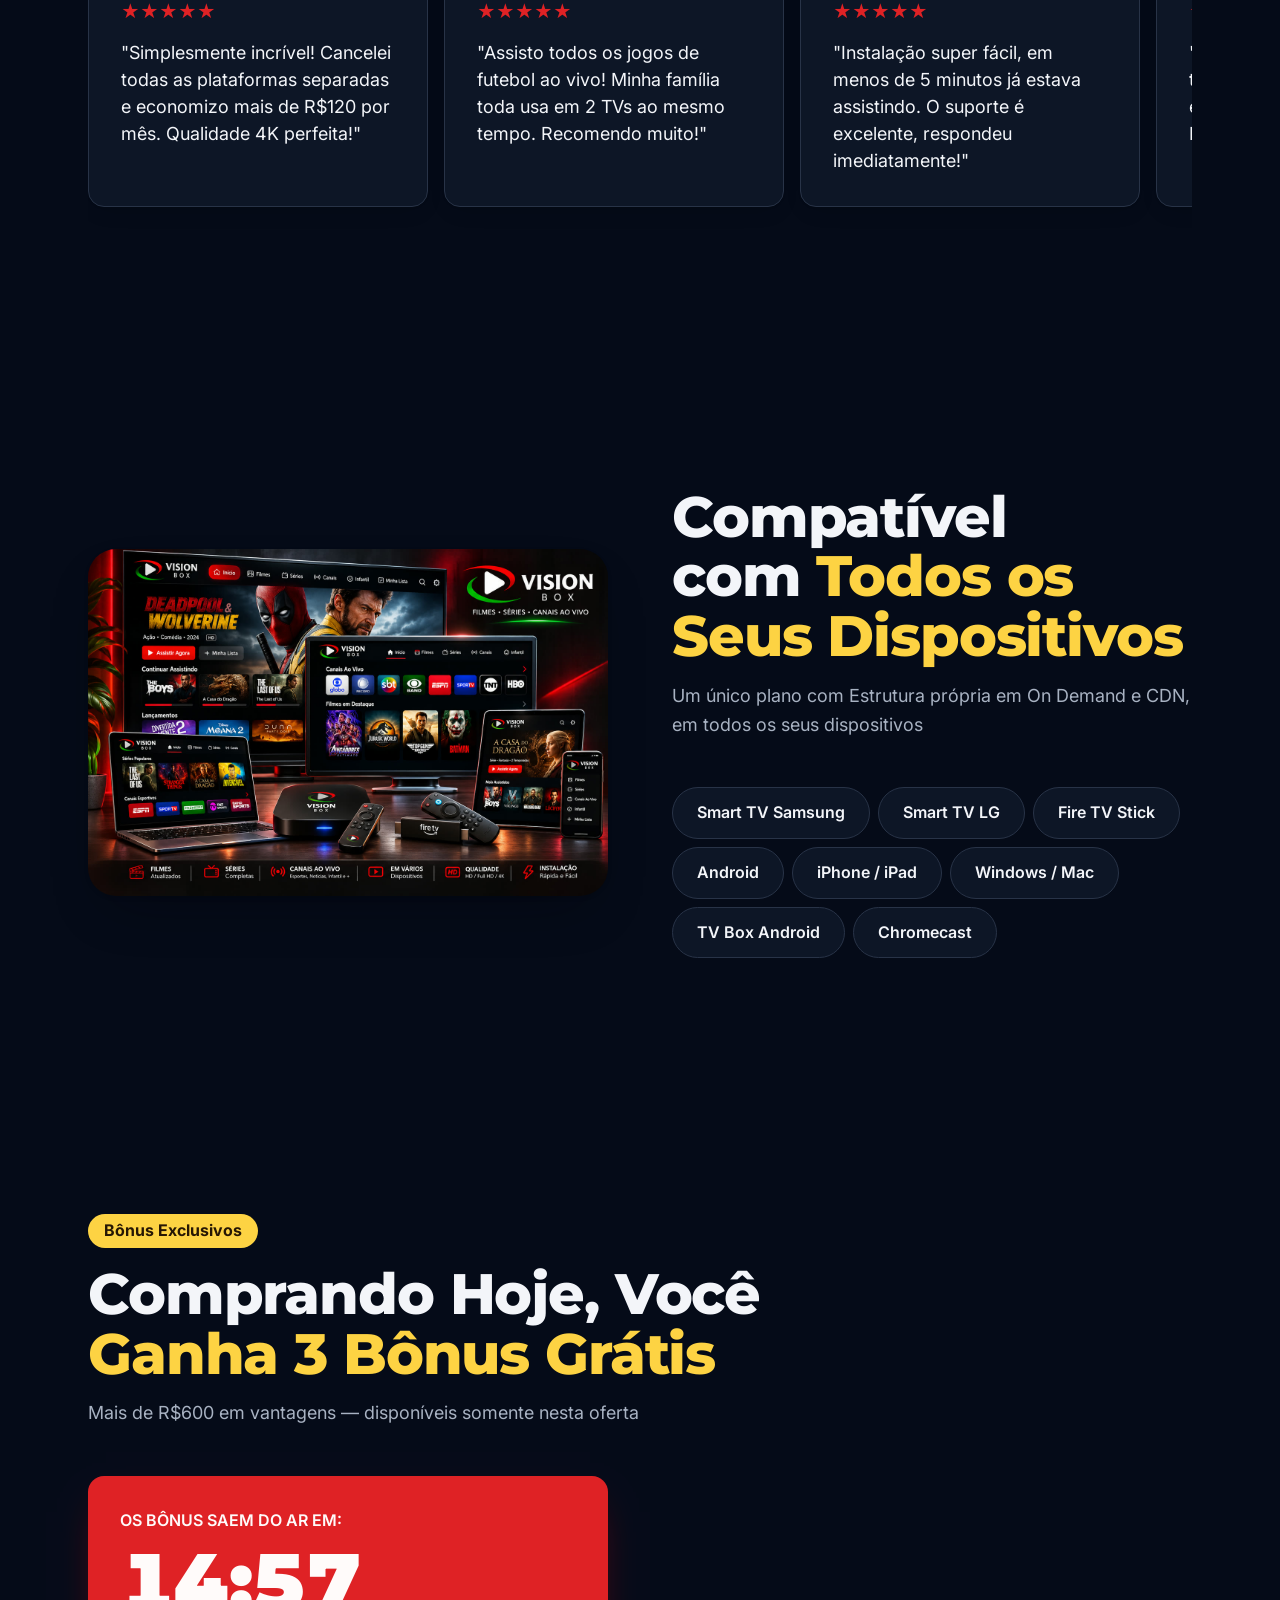
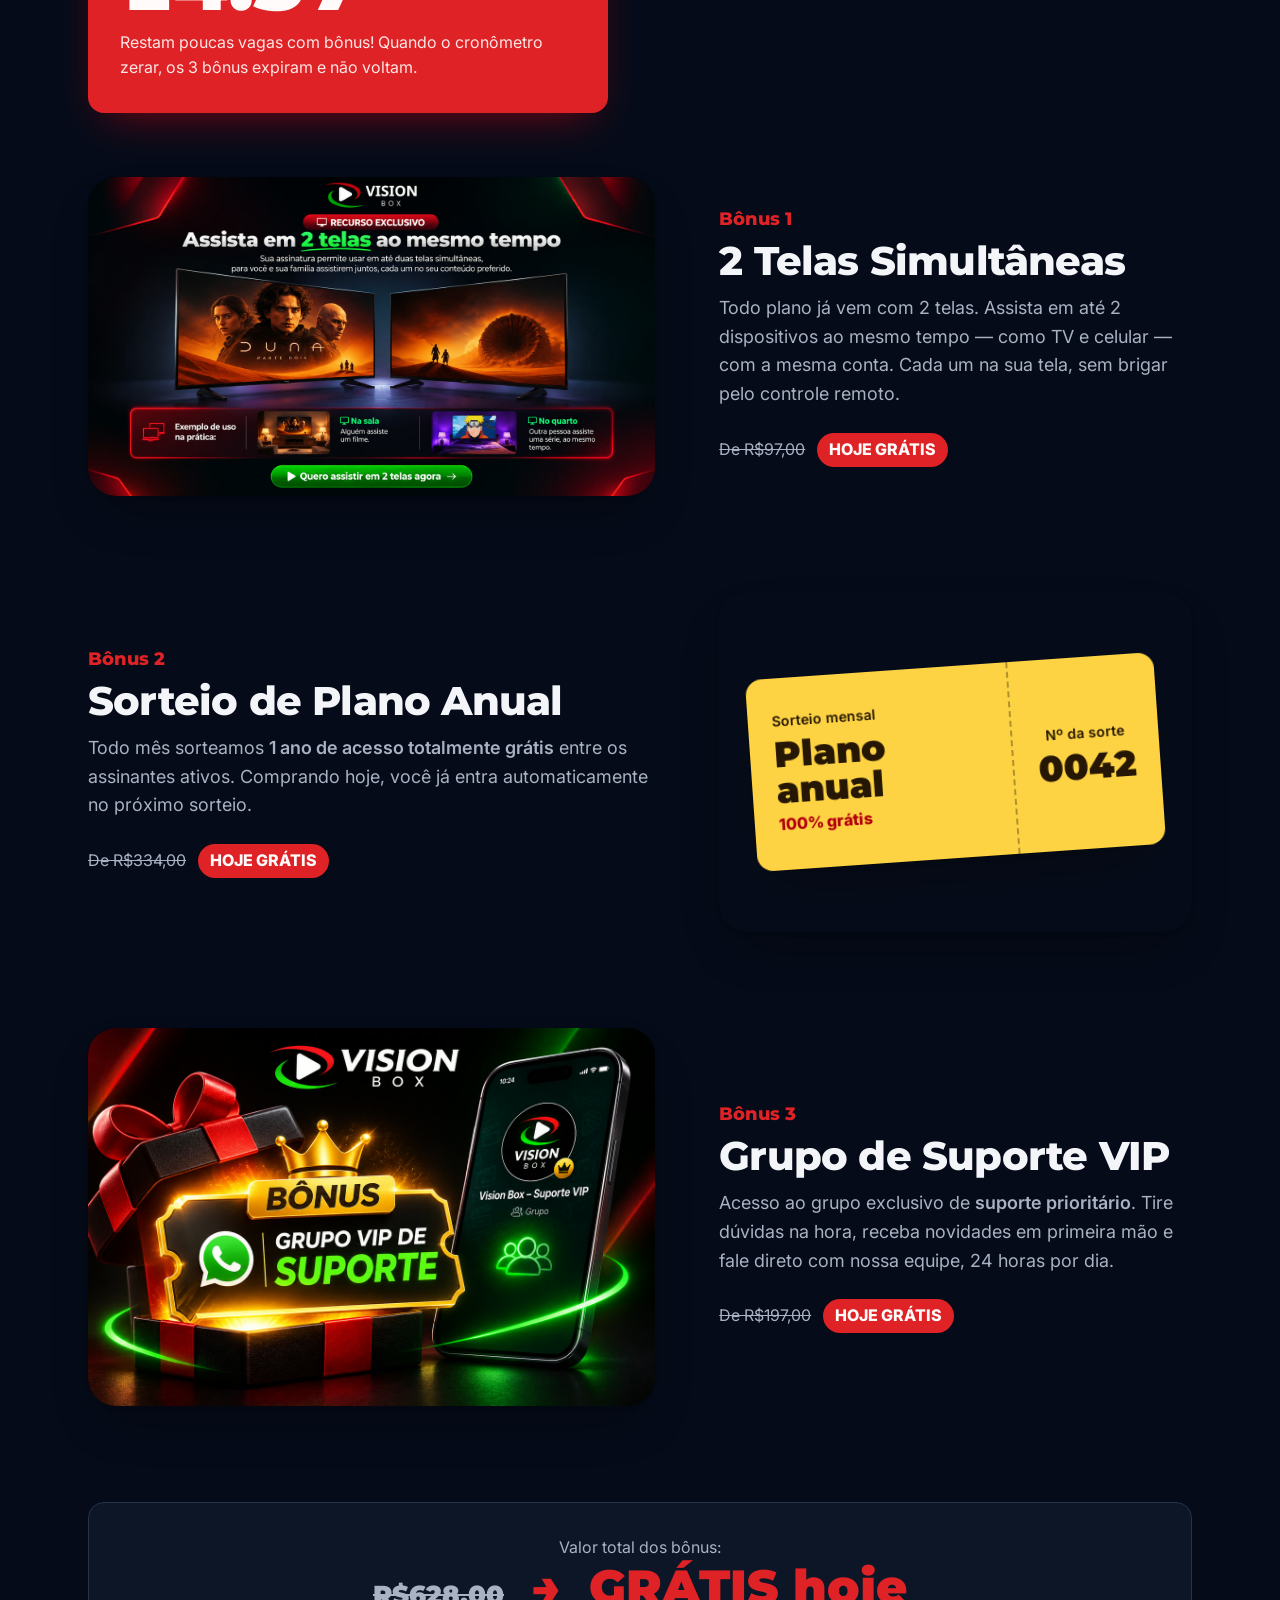
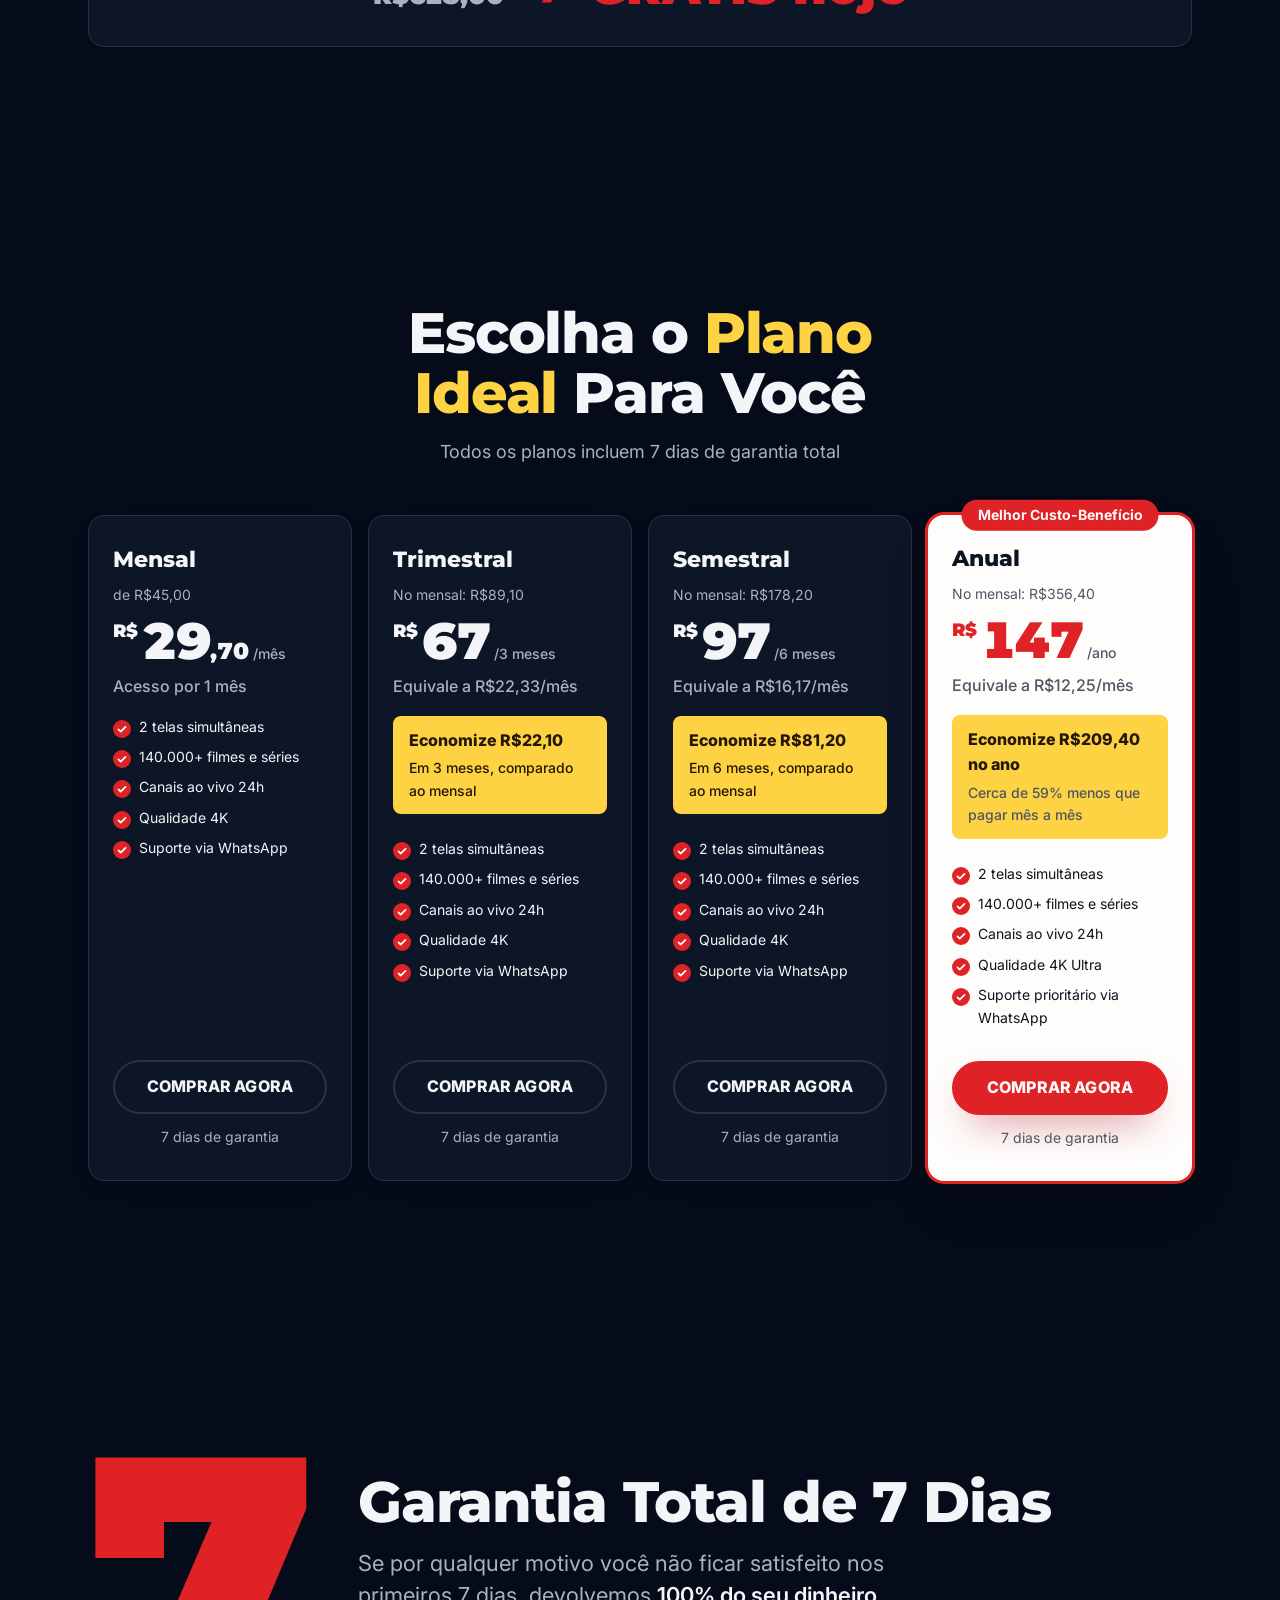
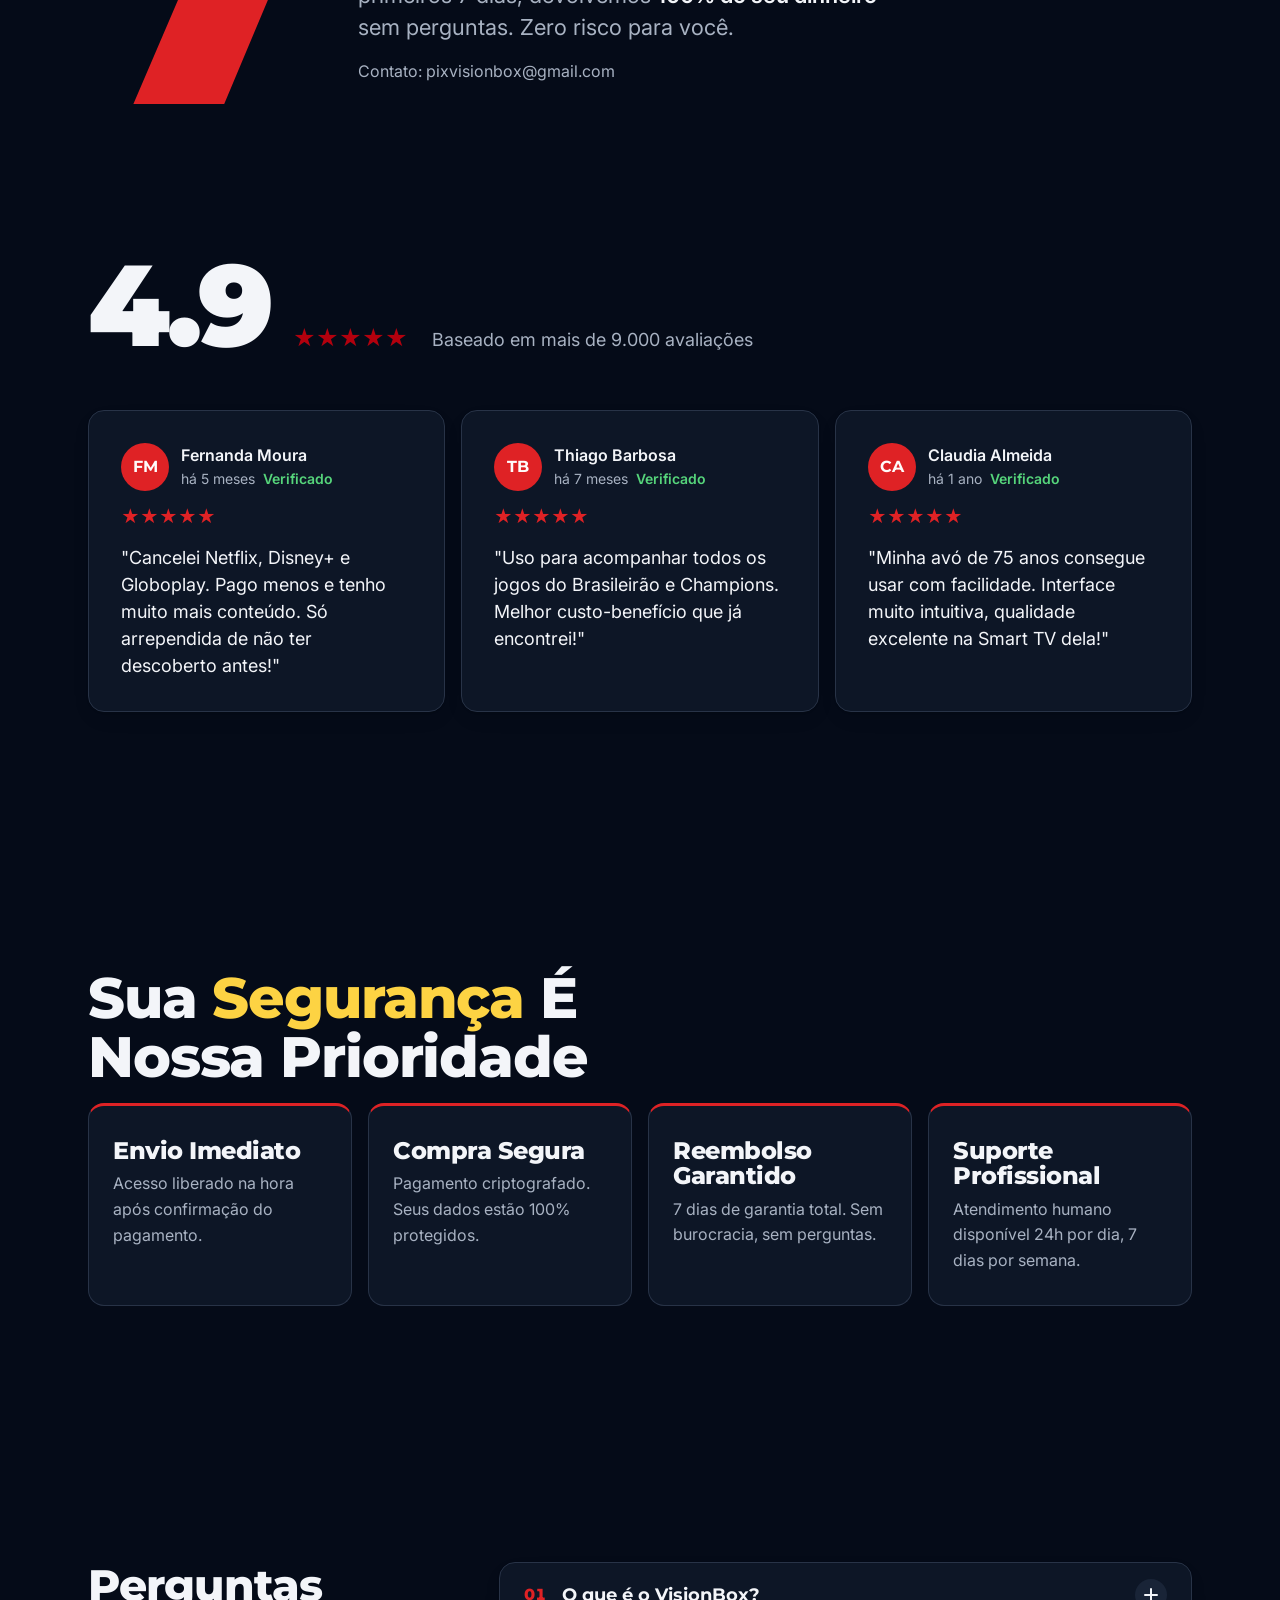
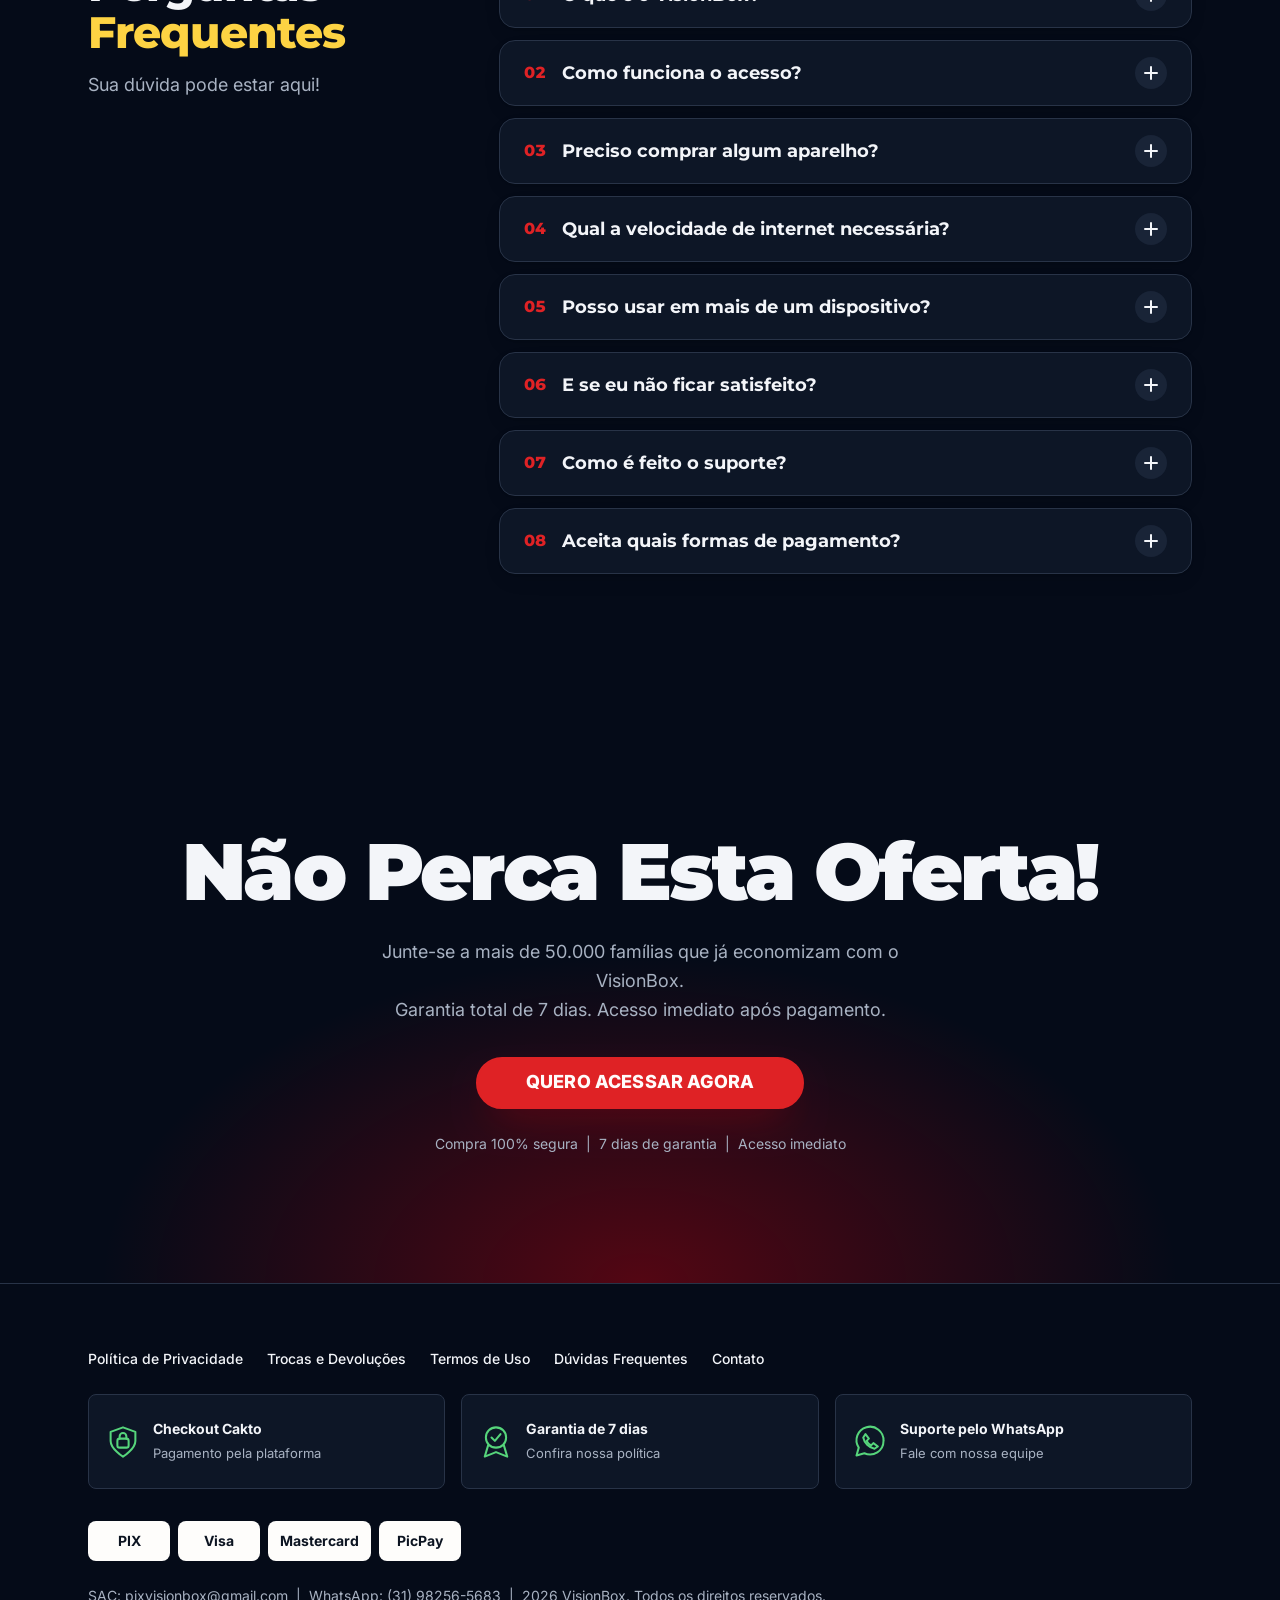
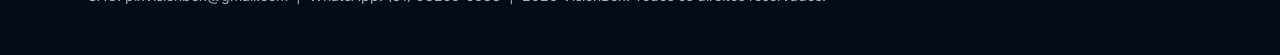
==== commit ff1596e9: "Atualiza rodapé com selos de confiança e formas de pagamento" ====
--- a/index.html
+++ b/index.html
@@ -564,15 +564,27 @@
     <a href="#faq">Dúvidas Frequentes</a>
     <a href="https://wa.me/5531982565683" target="_blank" rel="noopener" class="wa-link">Contato</a>
   </div>
-  <div class="payment-chips">
+  <div class="trust-badges" aria-label="Compra e atendimento">
+    <a class="trust-badge" href="#planos">
+      <svg viewBox="0 0 32 32" fill="none" stroke="currentColor" stroke-width="1.8" stroke-linecap="round" stroke-linejoin="round" aria-hidden="true"><path d="M16 3 5 7v8c0 7 11 14 11 14s11-7 11-14V7L16 3Z"/><rect x="11" y="13" width="10" height="8" rx="2"/><path d="M13 13v-2a3 3 0 0 1 6 0v2"/></svg>
+      <span><strong>Checkout Cakto</strong><small>Pagamento pela plataforma</small></span>
+    </a>
+    <a class="trust-badge" href="trocas.html">
+      <svg viewBox="0 0 32 32" fill="none" stroke="currentColor" stroke-width="1.8" stroke-linecap="round" stroke-linejoin="round" aria-hidden="true"><circle cx="16" cy="12" r="9"/><path d="m12 12 3 3 5-6M9 19 6 29l10-4 10 4-3-10"/></svg>
+      <span><strong>Garantia de 7 dias</strong><small>Confira nossa política</small></span>
+    </a>
+    <a class="trust-badge" href="https://wa.me/5531982565683" target="_blank" rel="noopener">
+      <svg viewBox="0 0 32 32" fill="none" stroke="currentColor" stroke-width="1.8" stroke-linecap="round" stroke-linejoin="round" aria-hidden="true"><path d="M28 15a12 12 0 0 1-17 11L4 28l2-7A12 12 0 1 1 28 15Z"/><path d="m12 9-2 3c1 5 5 9 10 10l3-2-4-3-2 2c-2-1-3-2-4-4l2-2-3-4Z"/></svg>
+      <span><strong>Suporte pelo WhatsApp</strong><small>Fale com nossa equipe</small></span>
+    </a>
+  </div>
+  <div class="payment-chips" aria-label="Formas de pagamento">
     <div class="payment-chip">PIX</div>
     <div class="payment-chip">Visa</div>
     <div class="payment-chip">Mastercard</div>
     <div class="payment-chip">PicPay</div>
   </div>
   <p class="footer-sac">SAC: pixvisionbox@gmail.com &nbsp;|&nbsp; WhatsApp: (31) 98256-5683 &nbsp;|&nbsp; 2026 VisionBox. Todos os direitos reservados.</p>
-  <p class="footer-legal">Este produto não possui afiliação com as plataformas mencionadas. Marcas são propriedades de seus respectivos donos.</p>
-  <p class="footer-legal">Foto ilustrativa do topo: <a href="https://commons.wikimedia.org/wiki/File:Bowl_of_Popcorn_(Unsplash).jpg" target="_blank" rel="noopener">Alex Munsell</a> (CC0), Wikimedia Commons.</p>
   </div>
 </footer>
 
--- a/versao-a.css
+++ b/versao-a.css
@@ -301,10 +301,15 @@
 footer .footer-links { display: flex; flex-wrap: wrap; gap: var(--space-2) var(--space-5); margin-bottom: var(--space-5); }
 footer .footer-links a { color: var(--fg); font-weight: 500; transition: color var(--dur-fast) var(--ease); }
 footer .footer-links a:hover { color: var(--red); }
+.trust-badges { display: grid; grid-template-columns: repeat(3, minmax(0, 1fr)); gap: var(--space-4); margin-bottom: var(--space-6); }
+.trust-badge { display: flex; align-items: center; gap: var(--space-3); min-width: 0; padding: var(--space-5) var(--space-4); border: 1px solid var(--line); border-radius: var(--radius-1); background: var(--bg-2); transition: border-color var(--dur-fast) var(--ease); }
+.trust-badge:hover { border-color: var(--live); }
+.trust-badge > svg { flex: none; width: 36px; height: 36px; color: var(--live); }
+.trust-badge strong { display: block; color: var(--fg); font-weight: 700; line-height: 1.4; }
+.trust-badge small { display: block; margin-top: var(--space-1); font-size: 0.8125rem; color: var(--muted); }
 .payment-chips { display: flex; flex-wrap: wrap; gap: var(--space-2); margin-bottom: var(--space-5); }
-.payment-chip { padding: var(--space-1) var(--space-3); border-radius: var(--radius-1); font-weight: 600; border: 1px solid var(--line); }
-.footer-legal { margin-top: var(--space-2); font-size: 0.8125rem; }
-.footer-legal a { text-decoration: underline; }
+.payment-chip { display: flex; align-items: center; justify-content: center; min-height: 40px; min-width: 82px; padding: var(--space-2) var(--space-3); border-radius: var(--radius-1); font-weight: 700; color: var(--day-ink); background: var(--day-2); }
+@media (max-width: 62rem) { .trust-badges { grid-template-columns: minmax(0, 1fr); gap: var(--space-3); } }
 
 /* ─── WhatsApp ─── */
 .wa-float { position: fixed; right: var(--space-4); bottom: var(--space-4); z-index: 50; width: 60px; height: 60px; border-radius: 50%; display: flex; align-items: center; justify-content: center; background: var(--wa); box-shadow: var(--shadow-2); transition: transform var(--dur-fast) var(--ease); }
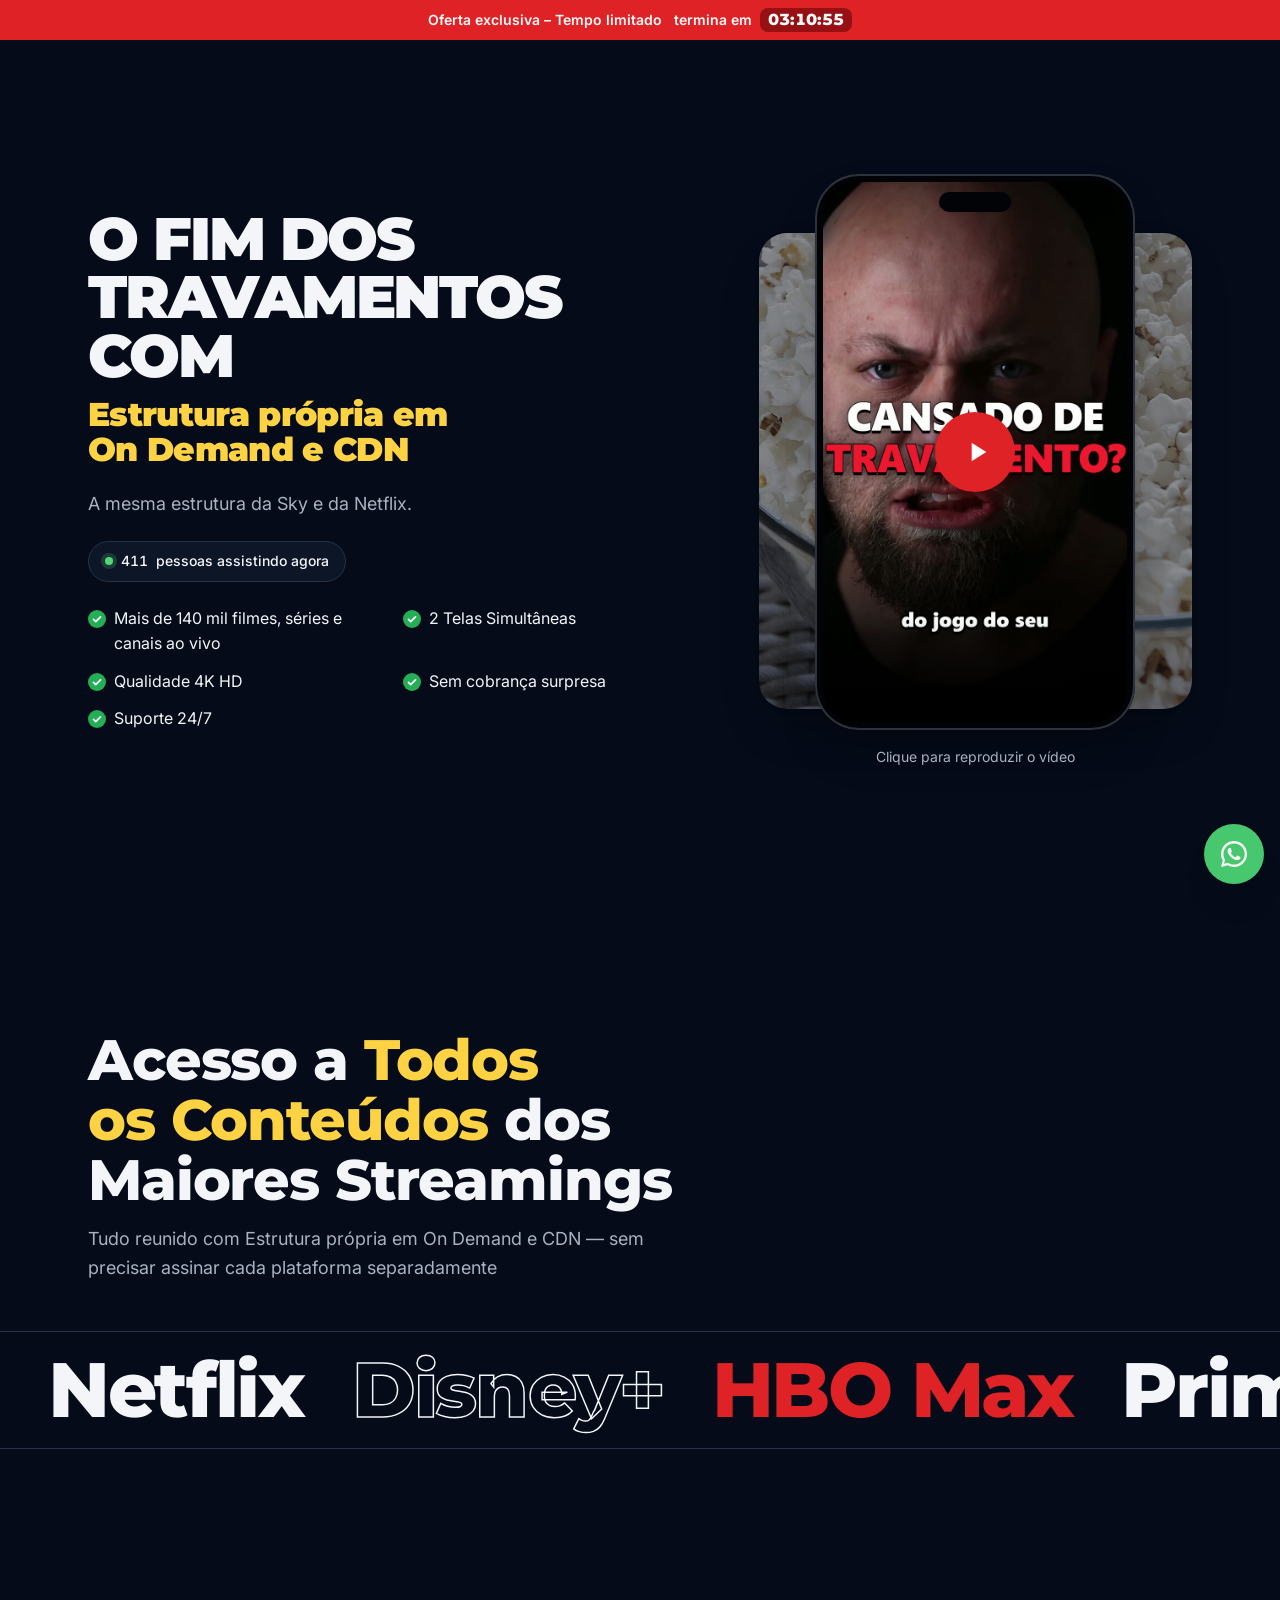
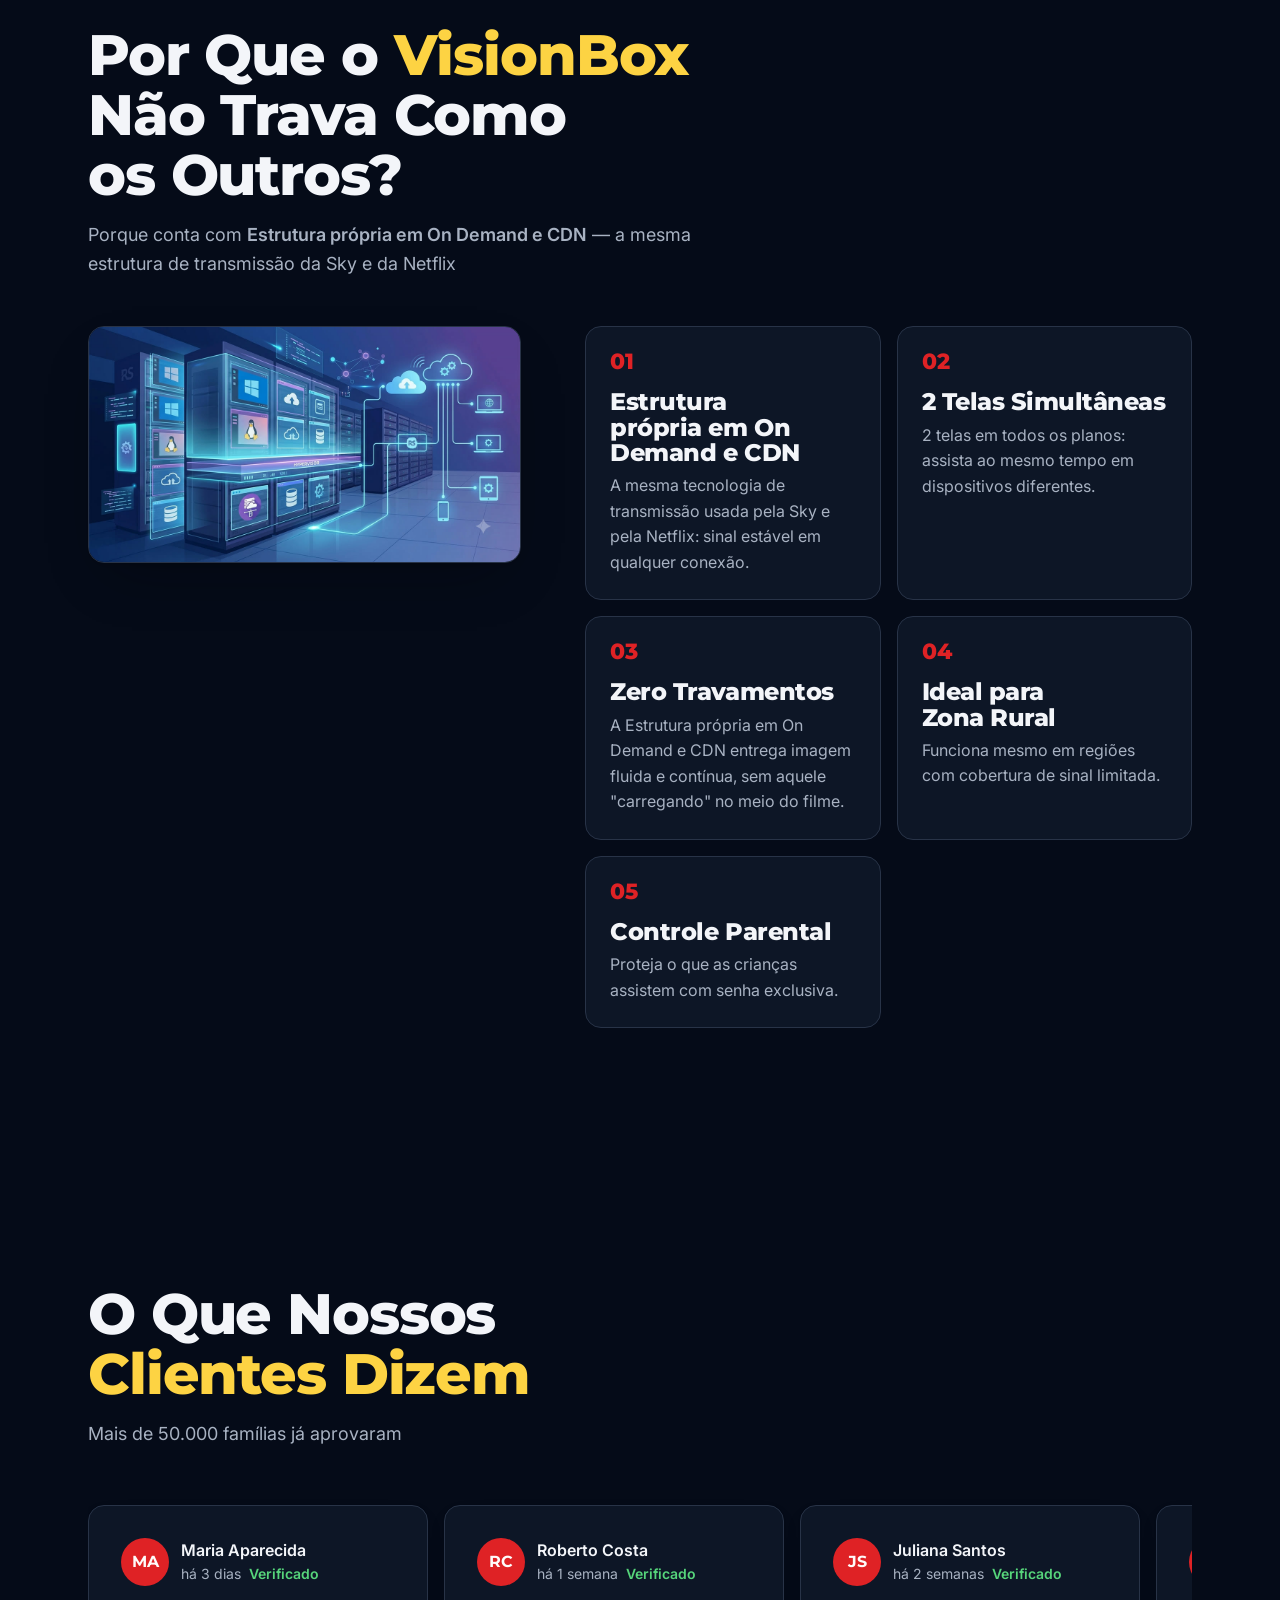
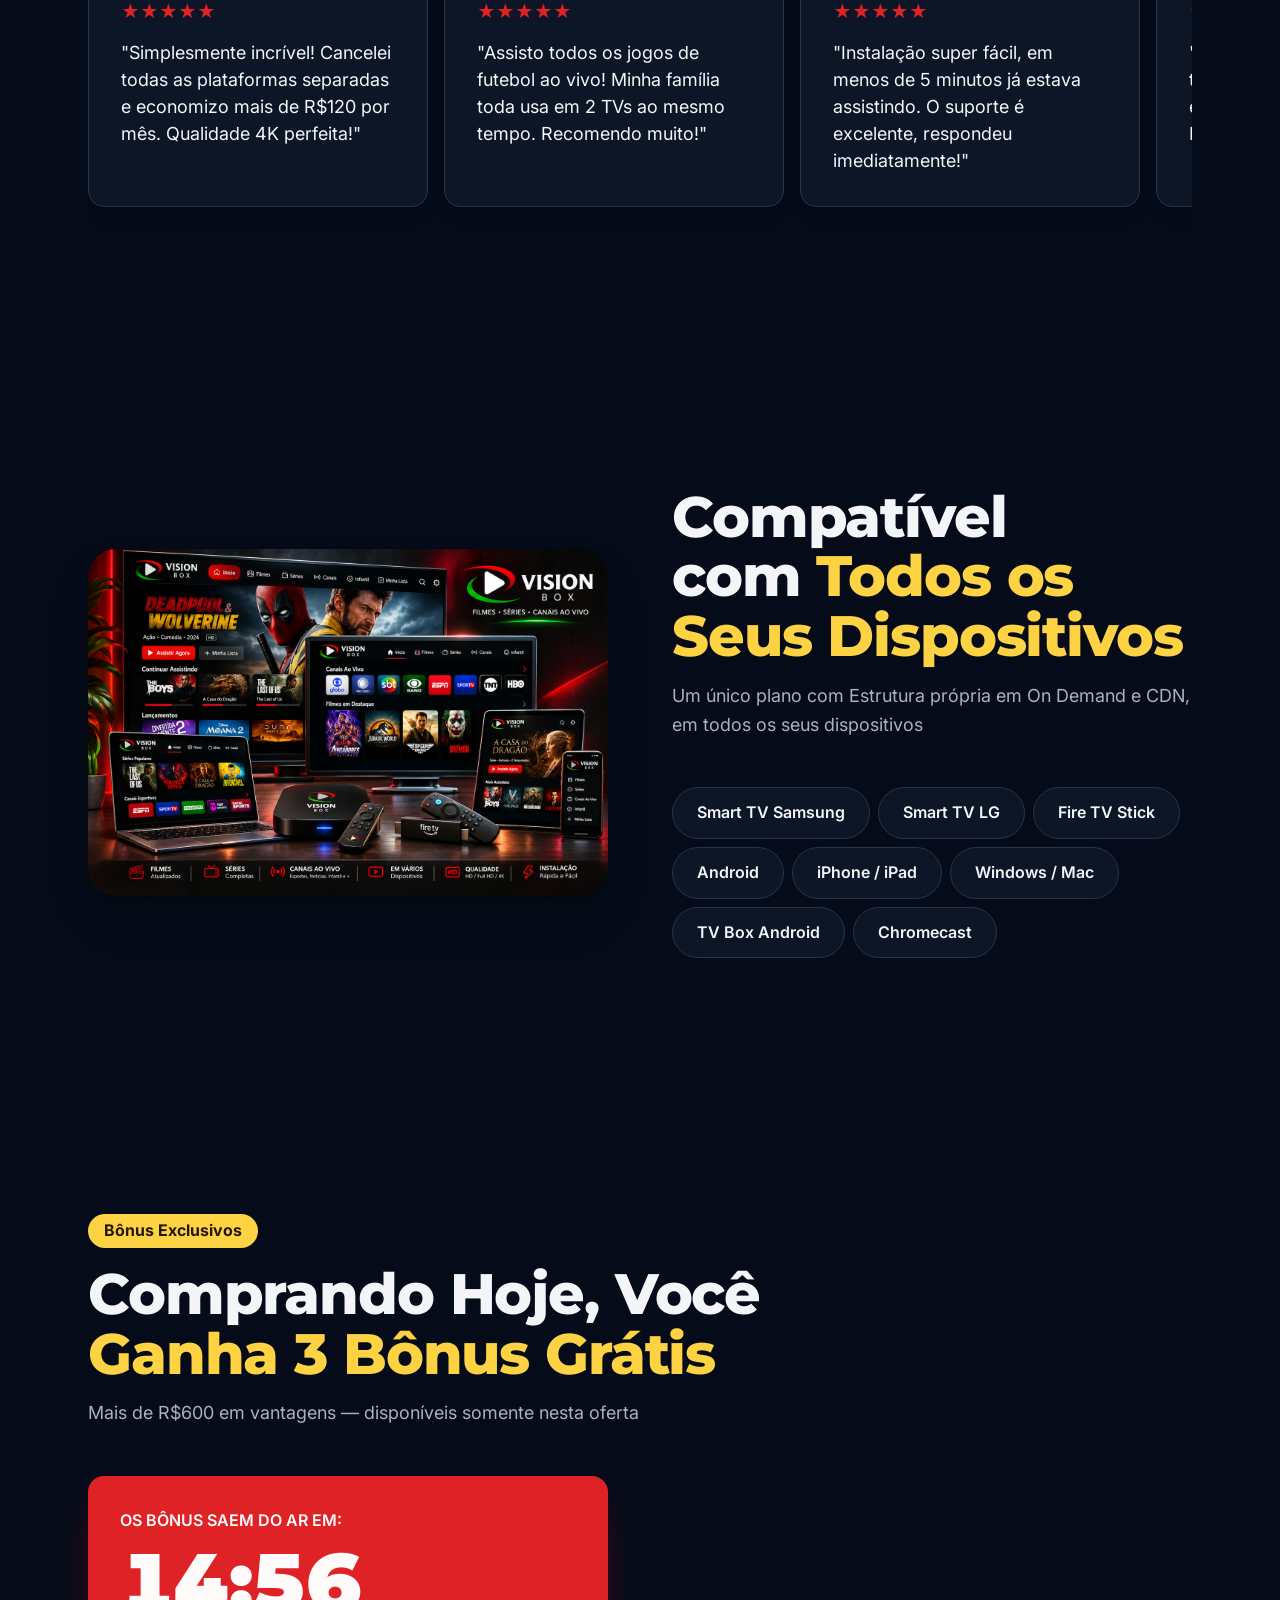
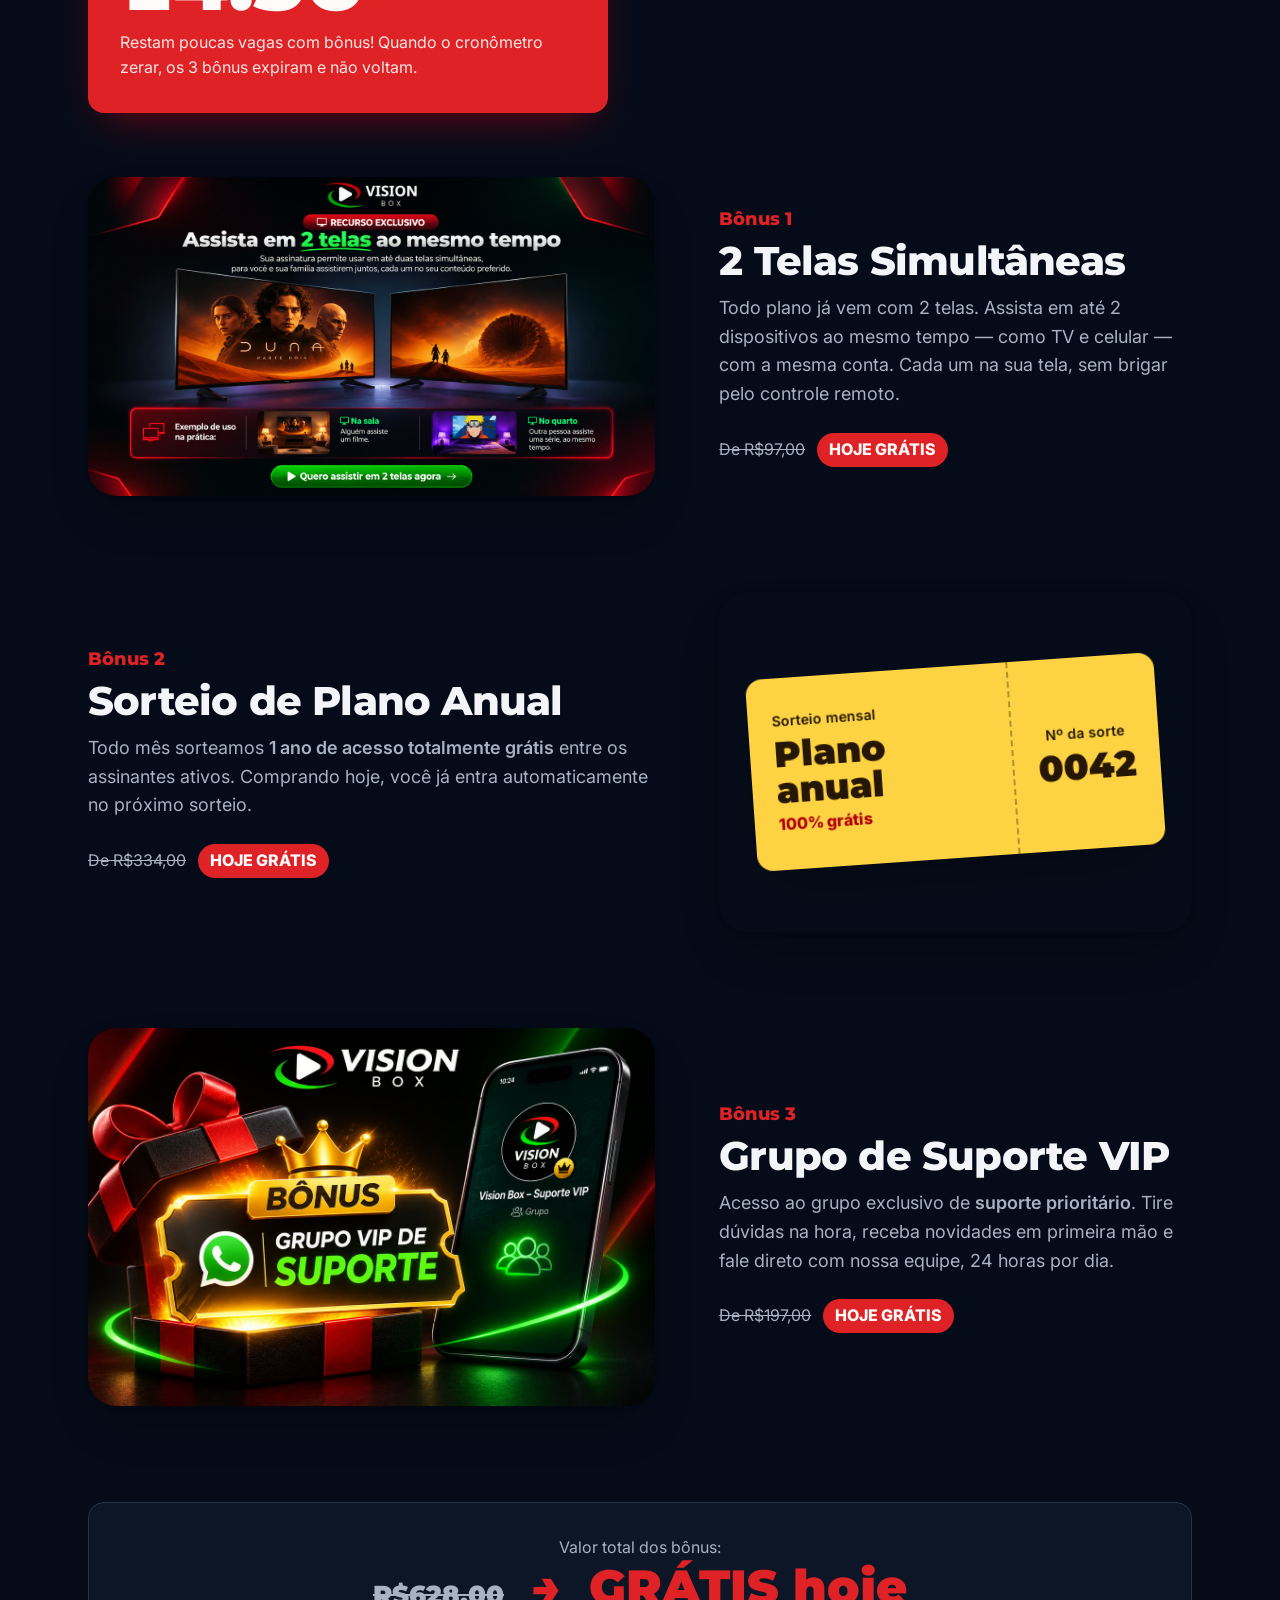
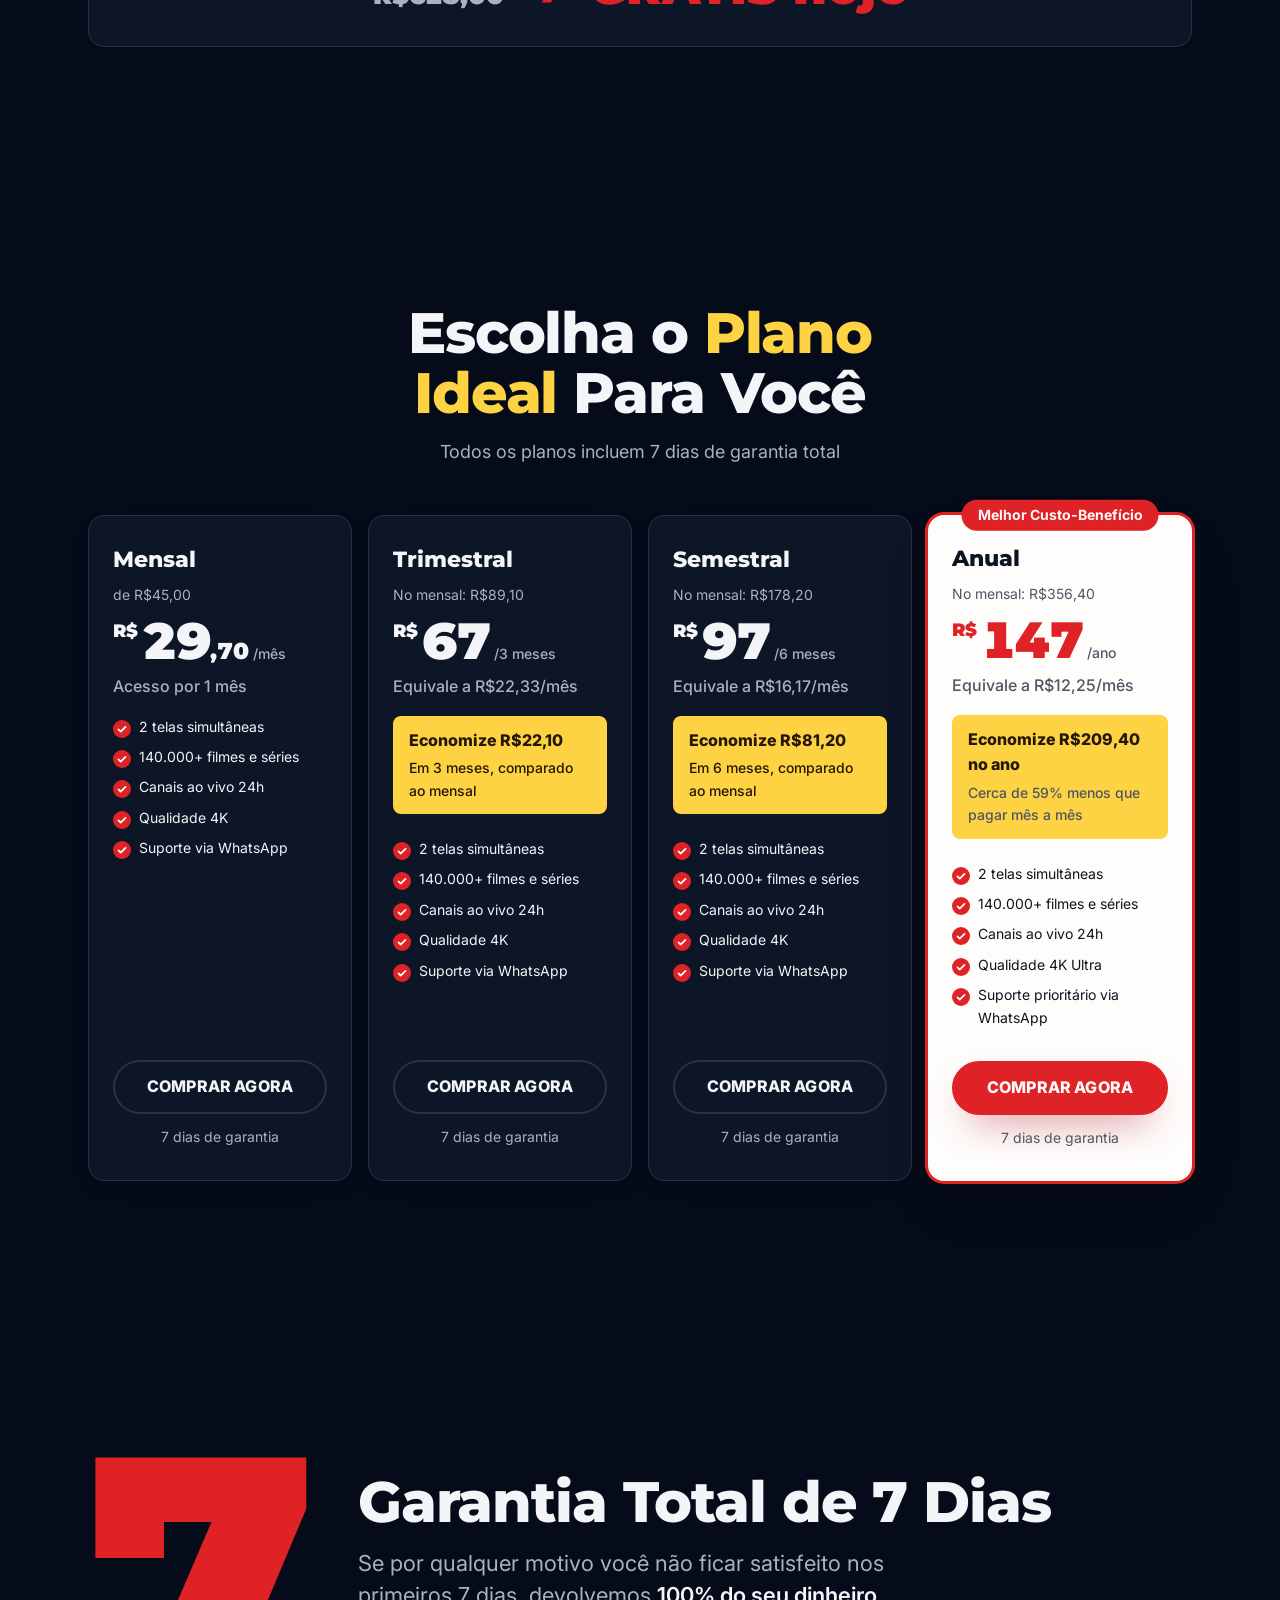
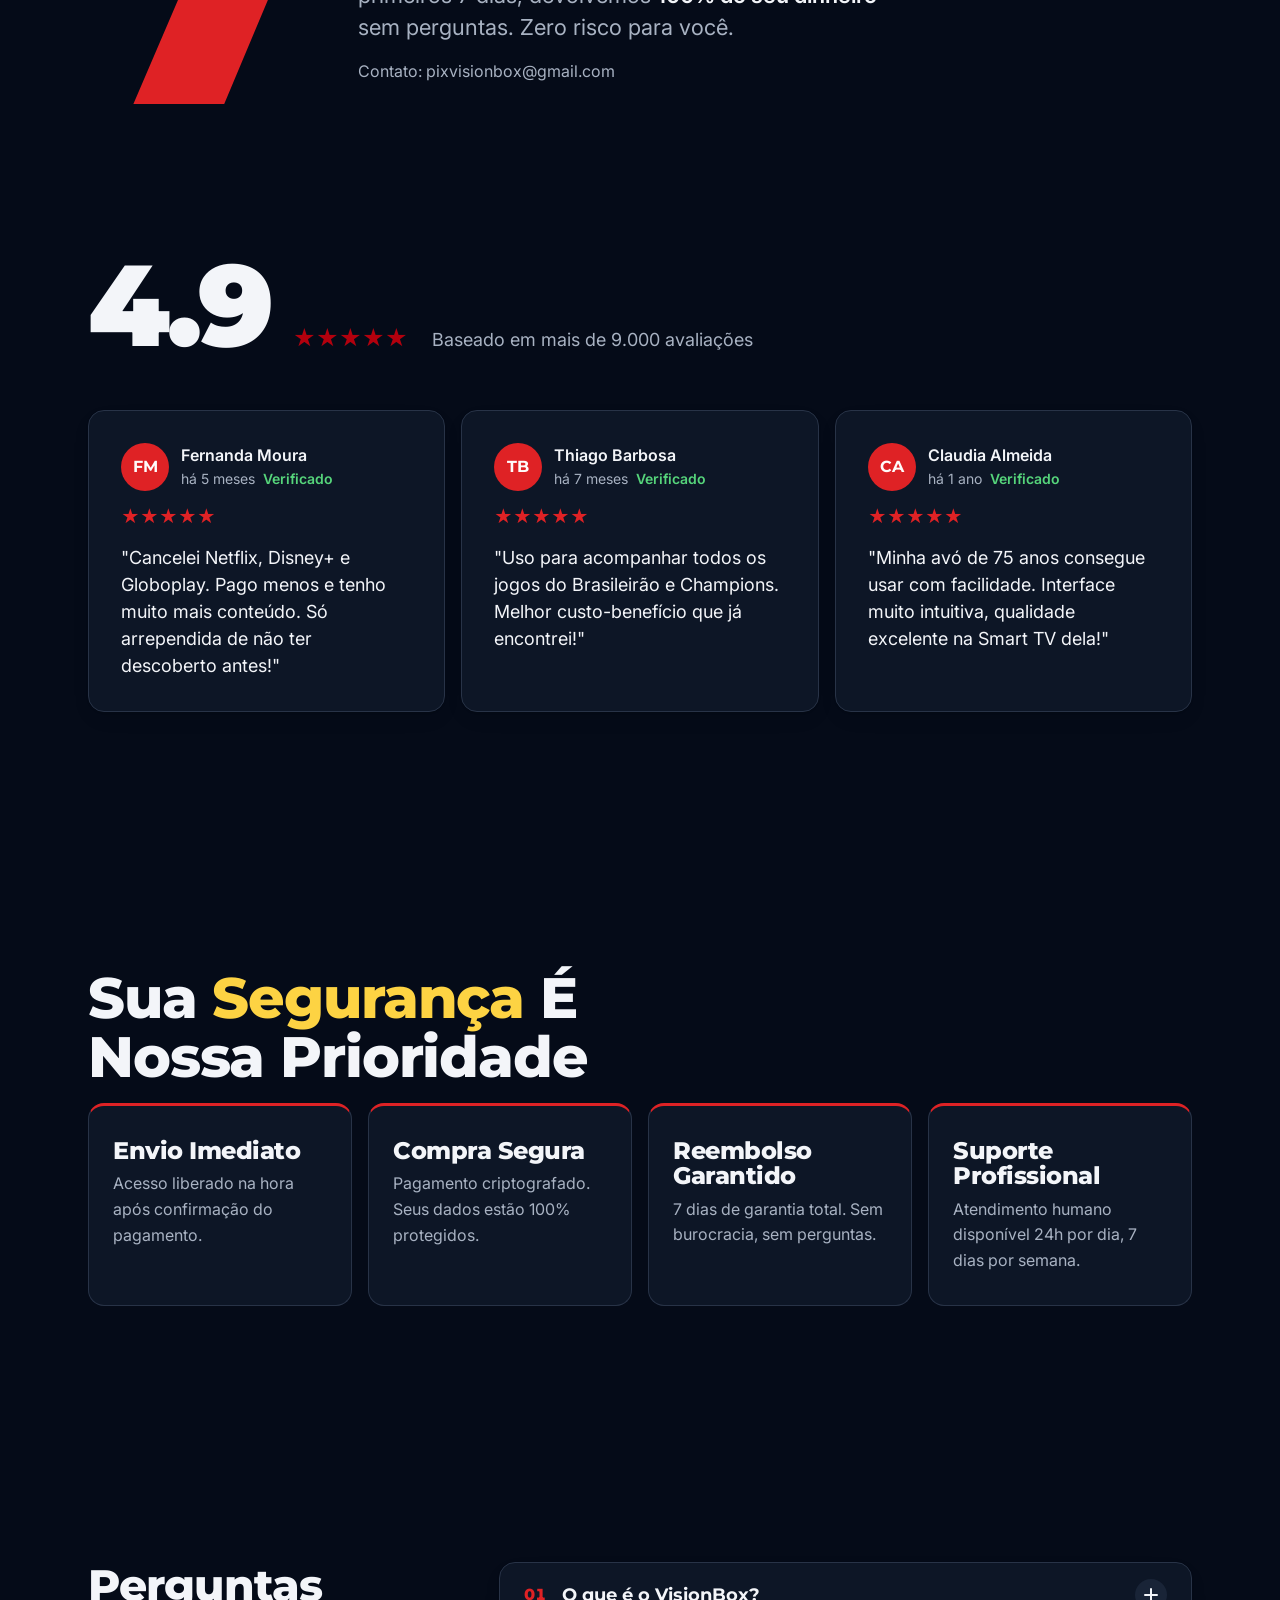
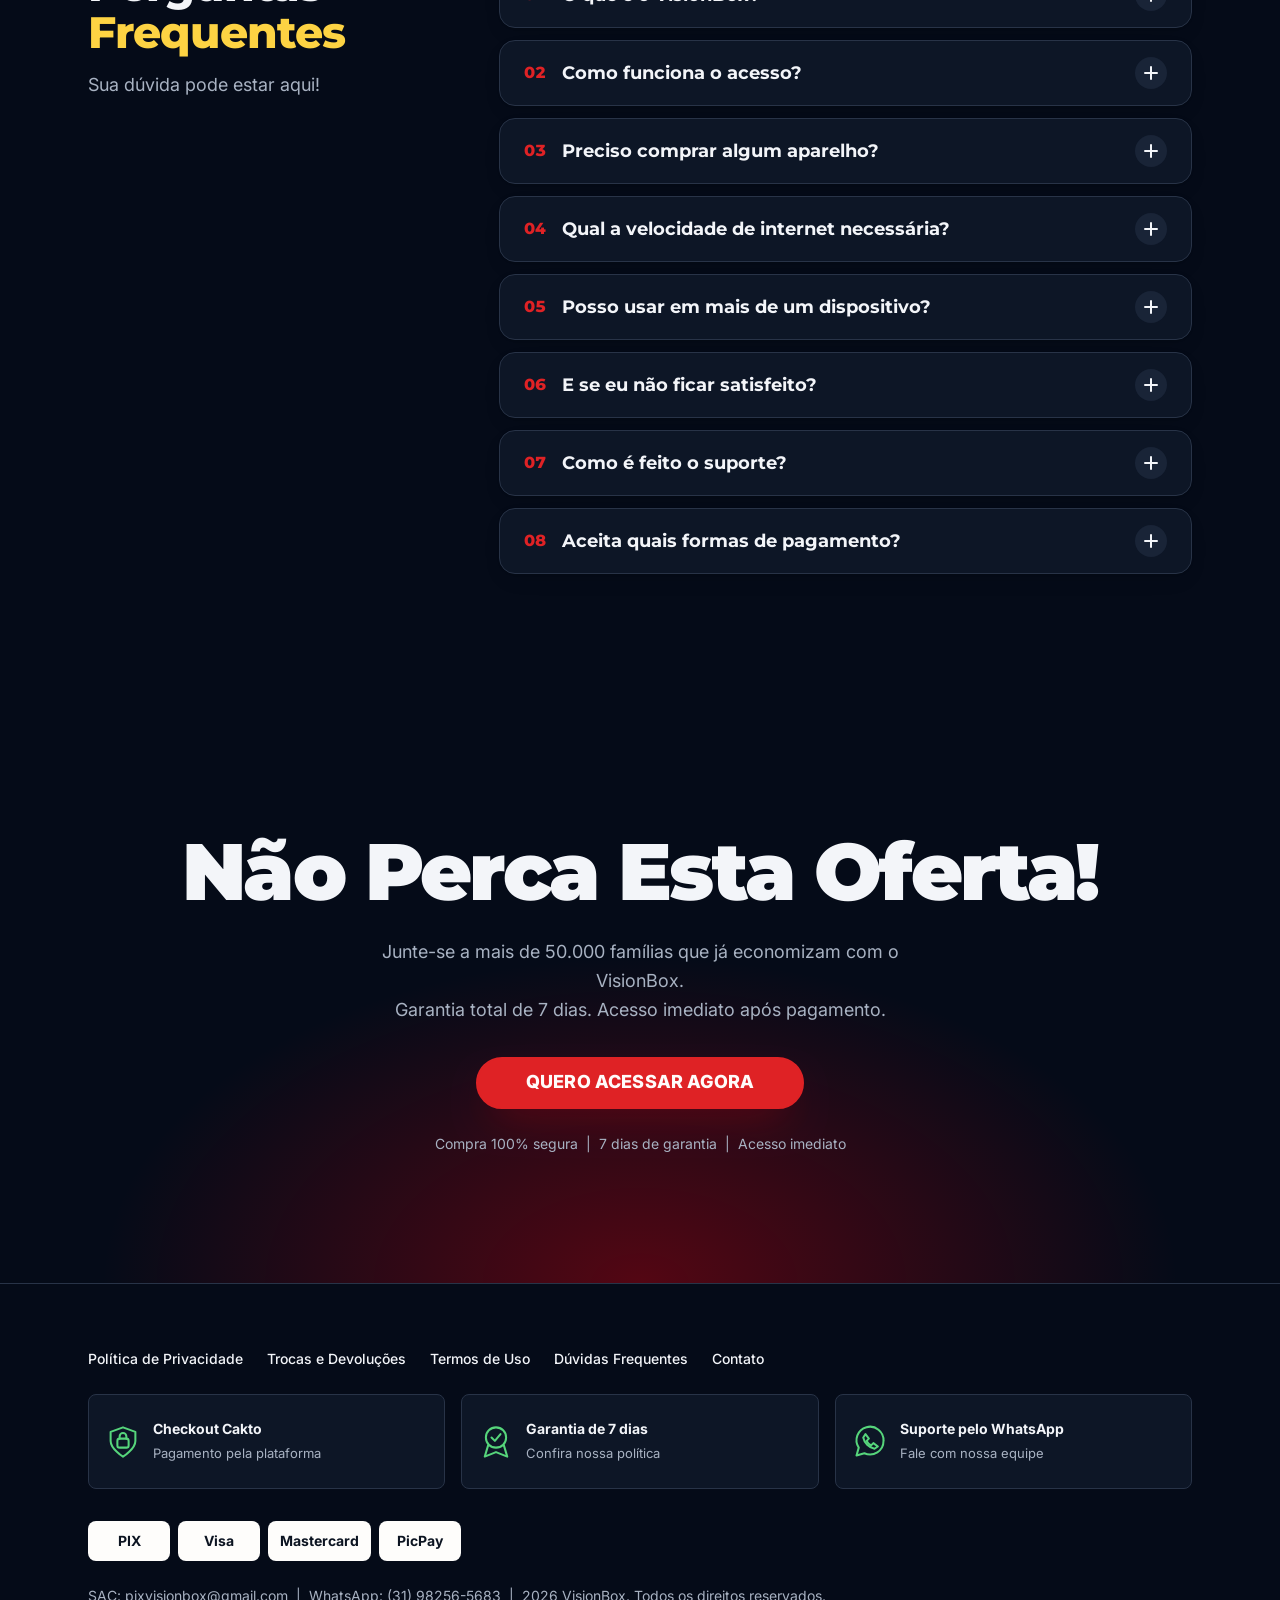
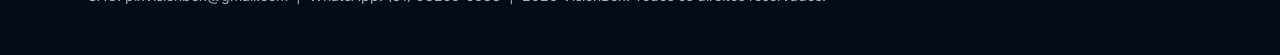
==== commit 3ae1e6d6: "Exibe 48 compras comprovadas em avisos alternados com novas vendas" ====
--- a/index.html
+++ b/index.html
@@ -729,51 +729,7 @@
     raiz.classList.add('com-relogio'); passo();
   })();
 
-  // ── AVISOS DE COMPRA (somente vendas reais) ──
-  // Lê /api/vendas, que guarda as compras aprovadas enviadas pela Cakto (primeiro nome e plano).
-  // Sem vendas recentes, nada aparece.
-  (function () {
-    var PLANOS = { mensal: 'assinou por 1 mês', trimestral: 'assinou por 3 meses', semestral: 'assinou por 6 meses', anual: 'assinou por 1 ano' };
-    var caixa = document.getElementById('avisos'); if (!caixa) return;
-    function quando(min) {
-      if (min < 2) return 'agora mesmo';
-      if (min < 60) return 'há ' + min + ' min';
-      var h = Math.floor(min / 60); return h === 1 ? 'há 1 hora' : 'há ' + h + ' horas';
-    }
-    function mostrar(v, rotulo) {
-      var el = document.createElement('div'); el.className = 'aviso';
-      var ini = document.createElement('span'); ini.className = 'aviso-ini'; ini.setAttribute('aria-hidden', 'true'); ini.textContent = v.nome.charAt(0);
-      var txt = document.createElement('span'); txt.className = 'aviso-txt';
-      var b = document.createElement('b'); b.textContent = v.nome;
-      txt.appendChild(b); txt.appendChild(document.createTextNode(' ' + (PLANOS[v.plano] || 'assinou')));
-      var sm = document.createElement('small'); sm.textContent = quando(v.minutos) + (rotulo ? ' · ' + rotulo : ''); txt.appendChild(sm);
-      el.appendChild(ini); el.appendChild(txt); caixa.appendChild(el);
-      requestAnimationFrame(function () { requestAnimationFrame(function () { el.classList.add('in'); }); });
-      setTimeout(function () { el.classList.remove('in'); setTimeout(function () { el.remove(); }, 500); }, 6000);
-    }
-    function rodar(lista, rotulo, primeiro, intervalo) {
-      var i = 0;
-      function proximo() {
-        if (i >= lista.length) return;
-        if (!document.documentElement.classList.contains('modal-aberto')) mostrar(lista[i++], rotulo);
-        setTimeout(proximo, intervalo[0] + Math.random() * (intervalo[1] - intervalo[0]));
-      }
-      setTimeout(proximo, primeiro);
-    }
-    window.vbAvisos = rodar;
-    if (location.protocol.indexOf('http') !== 0) return;
-    fetch('/api/vendas', { headers: { accept: 'application/json' } })
-      .then(function (r) { return r.ok ? r.json() : { vendas: [] }; })
-      .then(function (d) { if (d && d.vendas && d.vendas.length) rodar(d.vendas, '', 15000, [25000, 45000]); })
-      .catch(function () {});
-  })();
-
-  // Modo de teste dos avisos: só no computador (arquivo local ou localhost) e com ?teste-avisos no endereço.
-  (function () {
-    var local = location.protocol === 'file:' || /^(localhost|127\.0\.0\.1)$/.test(location.hostname);
-    if (!local || location.search.indexOf('teste-avisos') < 0) return;
-    var s = document.createElement('script'); s.src = 'teste/avisos-simulados.js'; document.body.appendChild(s);
-  })();
+
 
   // ── EFEITOS DE ROLAGEM: tom claro/escuro, entrada dos blocos e faixa de streamings ──
   (function () {
@@ -811,5 +767,6 @@
     });
   })();
 </script>
+<script type="module" src="avisos.js"></script>
 </body>
 </html>
--- a/versao-a.css
+++ b/versao-a.css
@@ -412,18 +412,19 @@
 .oferta-encerrada .oferta-encerrada-aviso .btn-hero { display: inline-flex; color: var(--wa-ink); background: var(--wa); box-shadow: none; }
 
 /* ─── Avisos de compra ─── */
-.avisos { position: fixed; left: var(--space-4); bottom: var(--space-4); z-index: 45; display: flex; flex-direction: column; gap: var(--space-2); max-width: min(340px, calc(100vw - 104px)); pointer-events: none; }
+.avisos { position: fixed; left: var(--space-4); bottom: var(--space-4); z-index: 45; display: flex; flex-direction: column; gap: var(--space-2); width: min(360px, calc(100vw - 104px)); pointer-events: none; }
 .aviso {
-  display: flex; align-items: center; gap: var(--space-3); padding: var(--space-3) var(--space-4) var(--space-3) var(--space-3);
+  display: flex; align-items: center; gap: var(--space-3); padding: var(--space-4) var(--space-3) var(--space-4) var(--space-4);
   border-radius: var(--radius-2); color: var(--day-ink); background: var(--day-2); box-shadow: var(--shadow-2);
   transition: opacity 400ms var(--ease), transform 400ms var(--ease);
 }
 .js .aviso { opacity: 0; transform: translateY(16px); }
 .js .aviso.in { opacity: 1; transform: none; }
-.aviso-ini { width: 36px; height: 36px; flex: none; border-radius: 50%; display: flex; align-items: center; justify-content: center; font: 800 var(--text-md)/1 var(--font-display); color: var(--red-ink); background: var(--red); }
-.aviso-txt { font-size: var(--text-sm); line-height: 1.35; }
+.aviso-ini { width: 30px; height: 30px; flex: none; border-radius: 50%; display: flex; align-items: center; justify-content: center; font: 700 var(--text-md)/1 var(--font-body); color: var(--verified-day); background: var(--msg-out); }
+.aviso-txt { flex: 1; min-width: 0; font-size: 0.8125rem; line-height: 1.5; overflow-wrap: anywhere; }
 .aviso-txt b { font-weight: 700; }
-.aviso-txt small { display: block; color: var(--day-muted); font-size: 0.8125rem; }
+.aviso-fechar { flex: none; width: 28px; height: 32px; padding: 0; border: 0; border-radius: var(--radius-1); background: transparent; color: var(--day-muted); font: 400 1.25rem/1 var(--font-body); cursor: pointer; pointer-events: auto; }
+.aviso-fechar:hover { color: var(--day-ink); background: var(--day-3); }
 
 @media (max-width: 40rem) {
   .offer-strip { font-size: 0.8125rem; gap: 0 var(--space-2); }
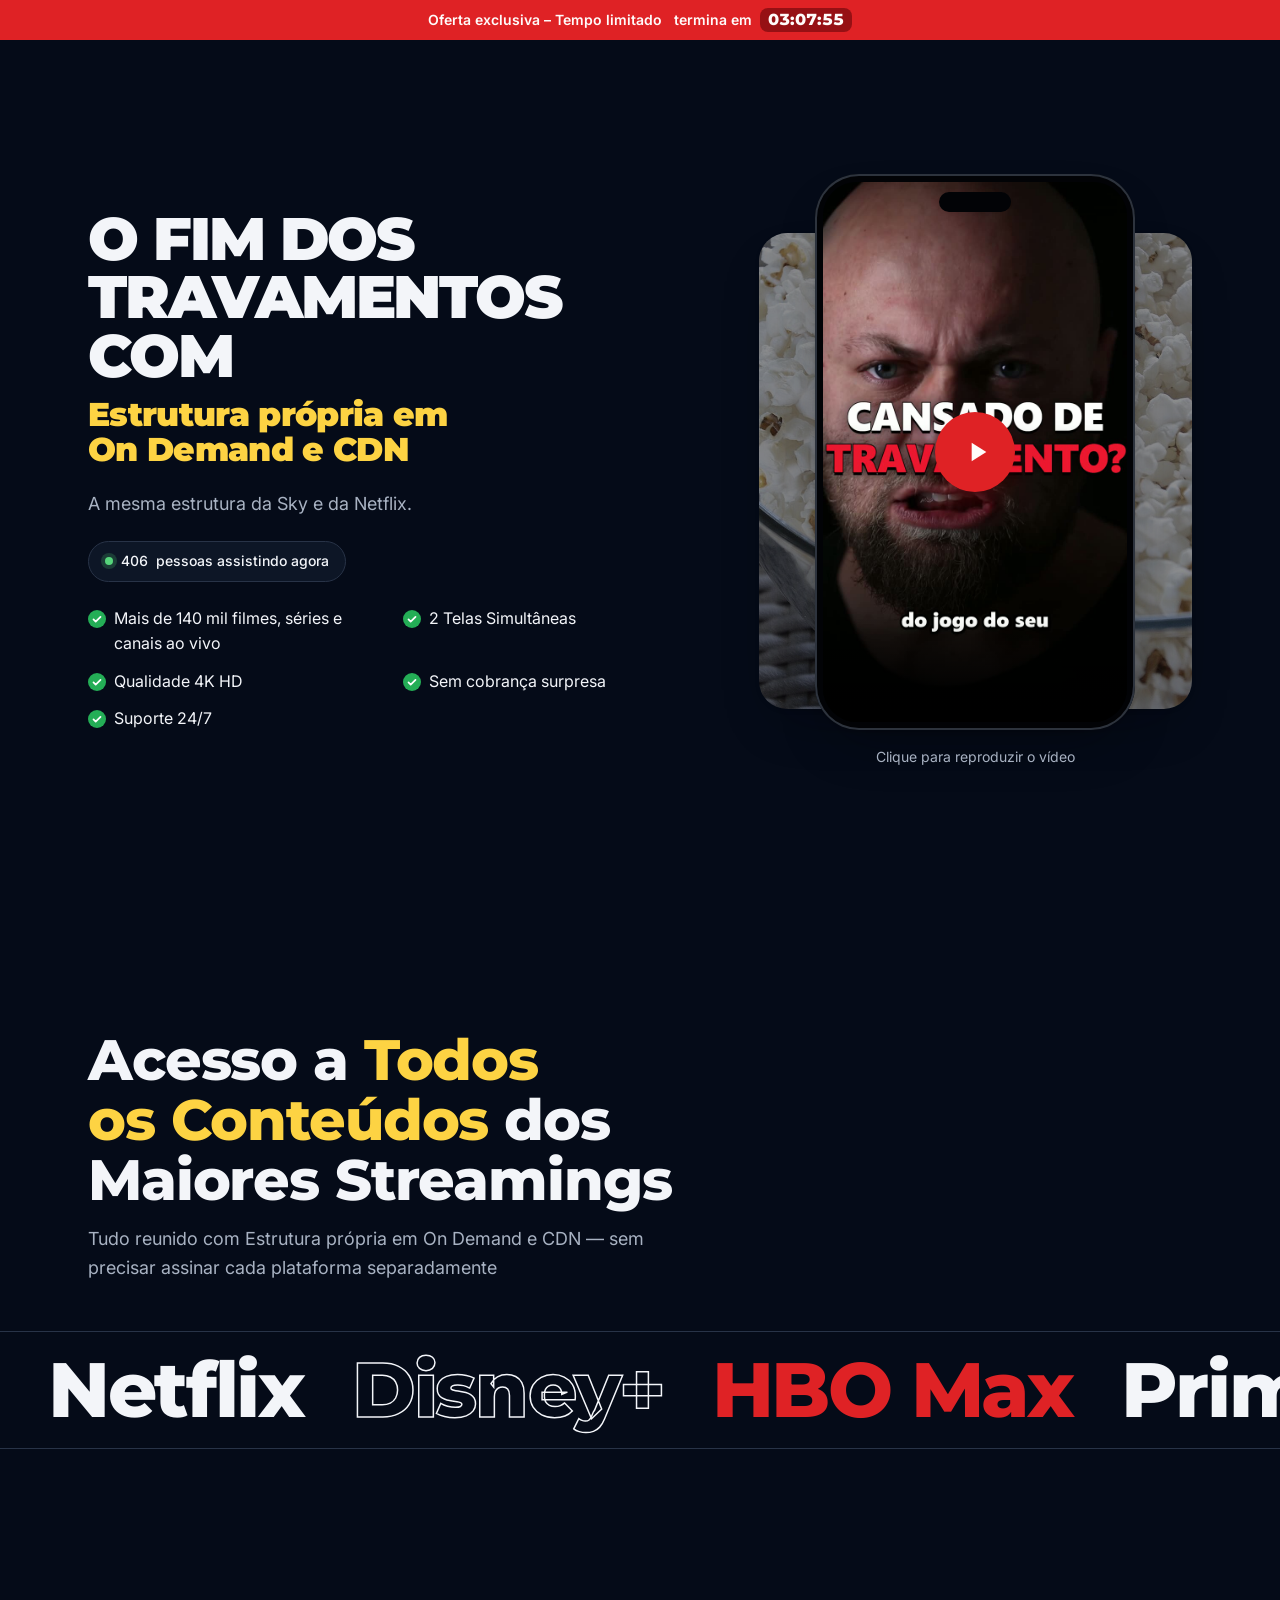
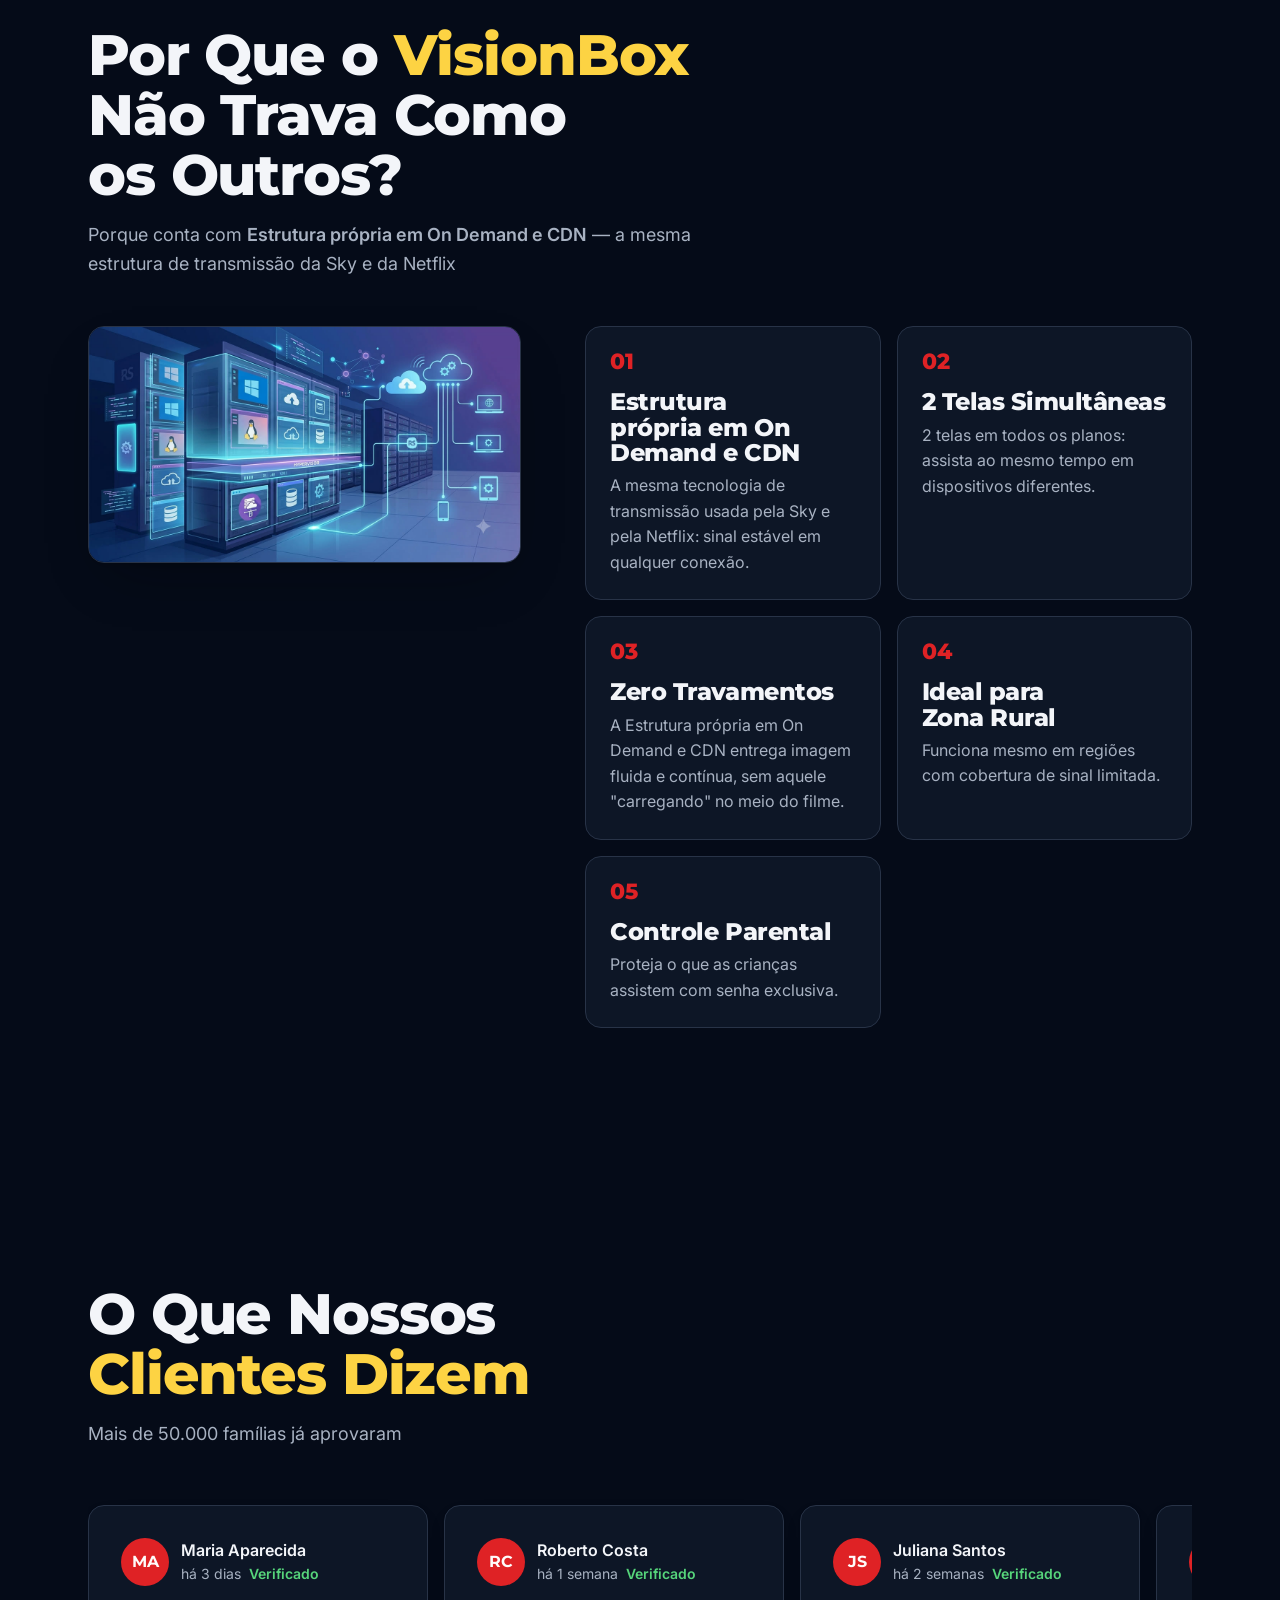
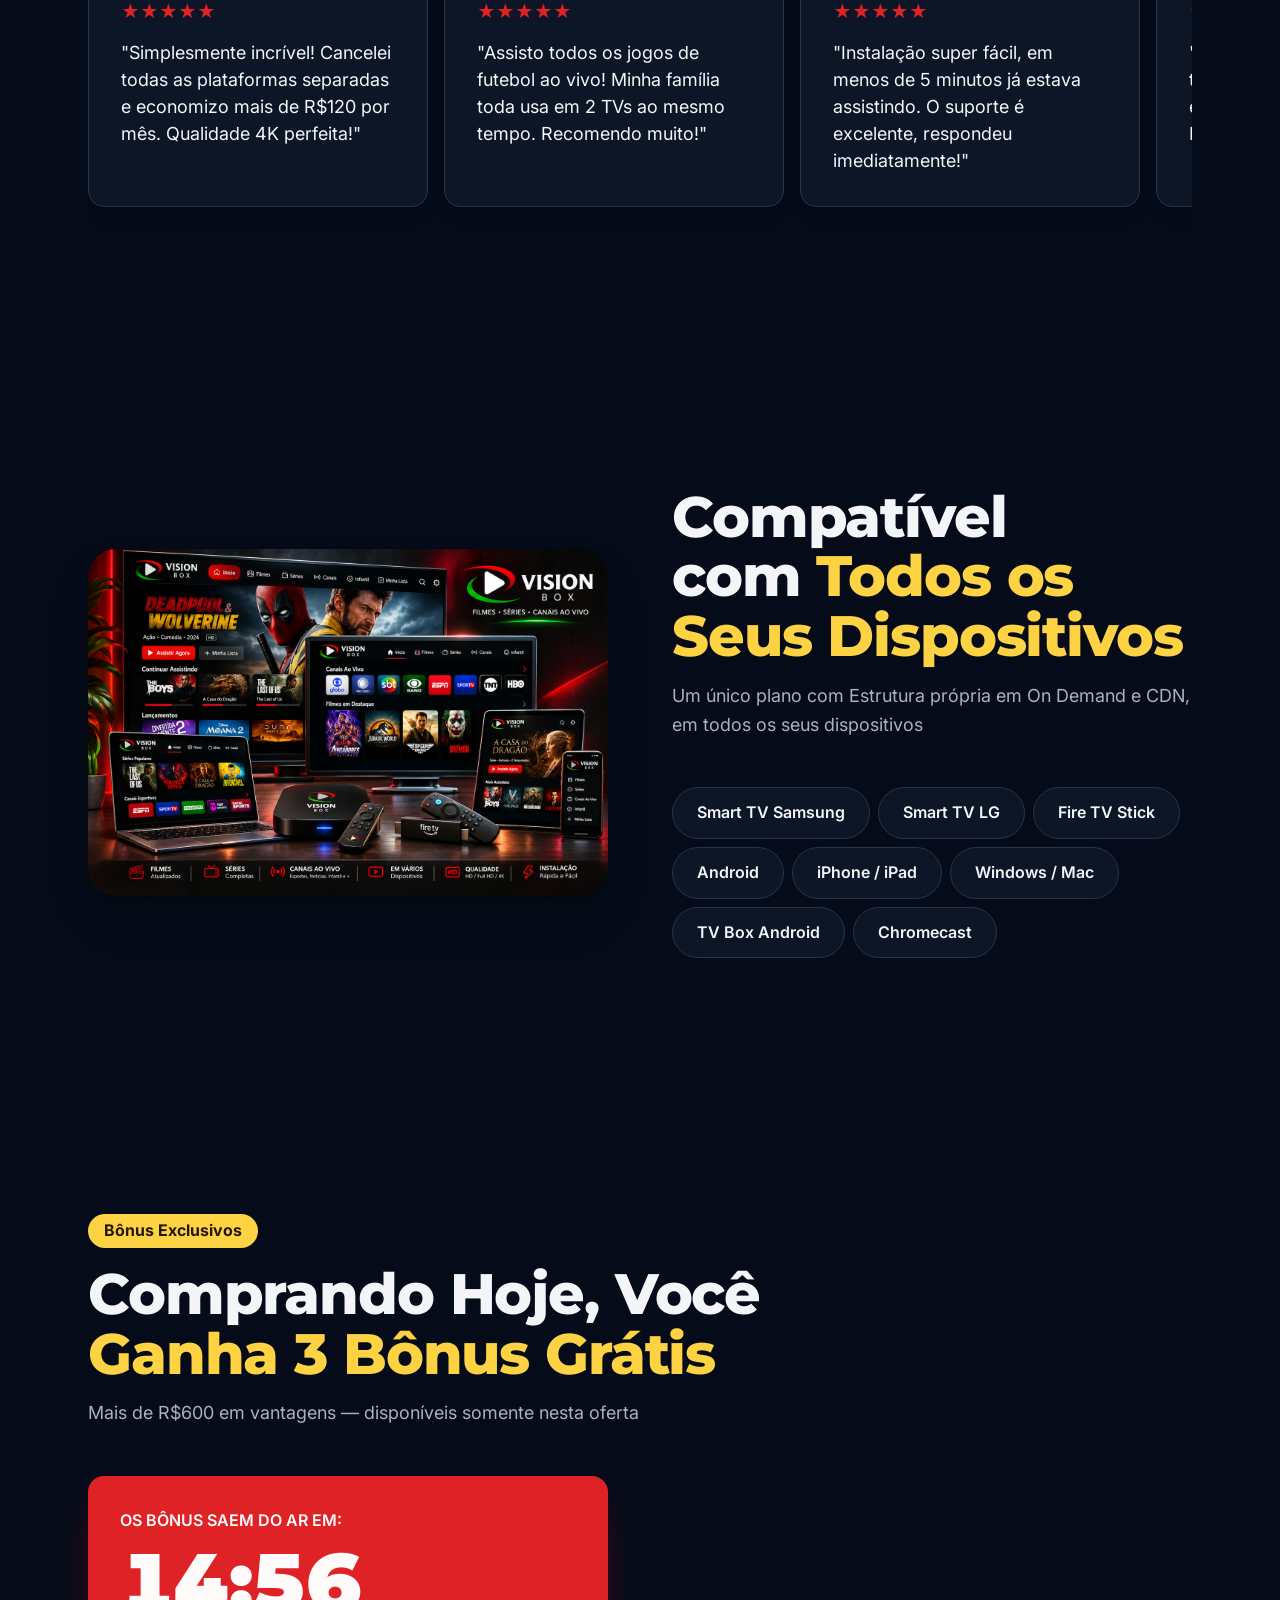
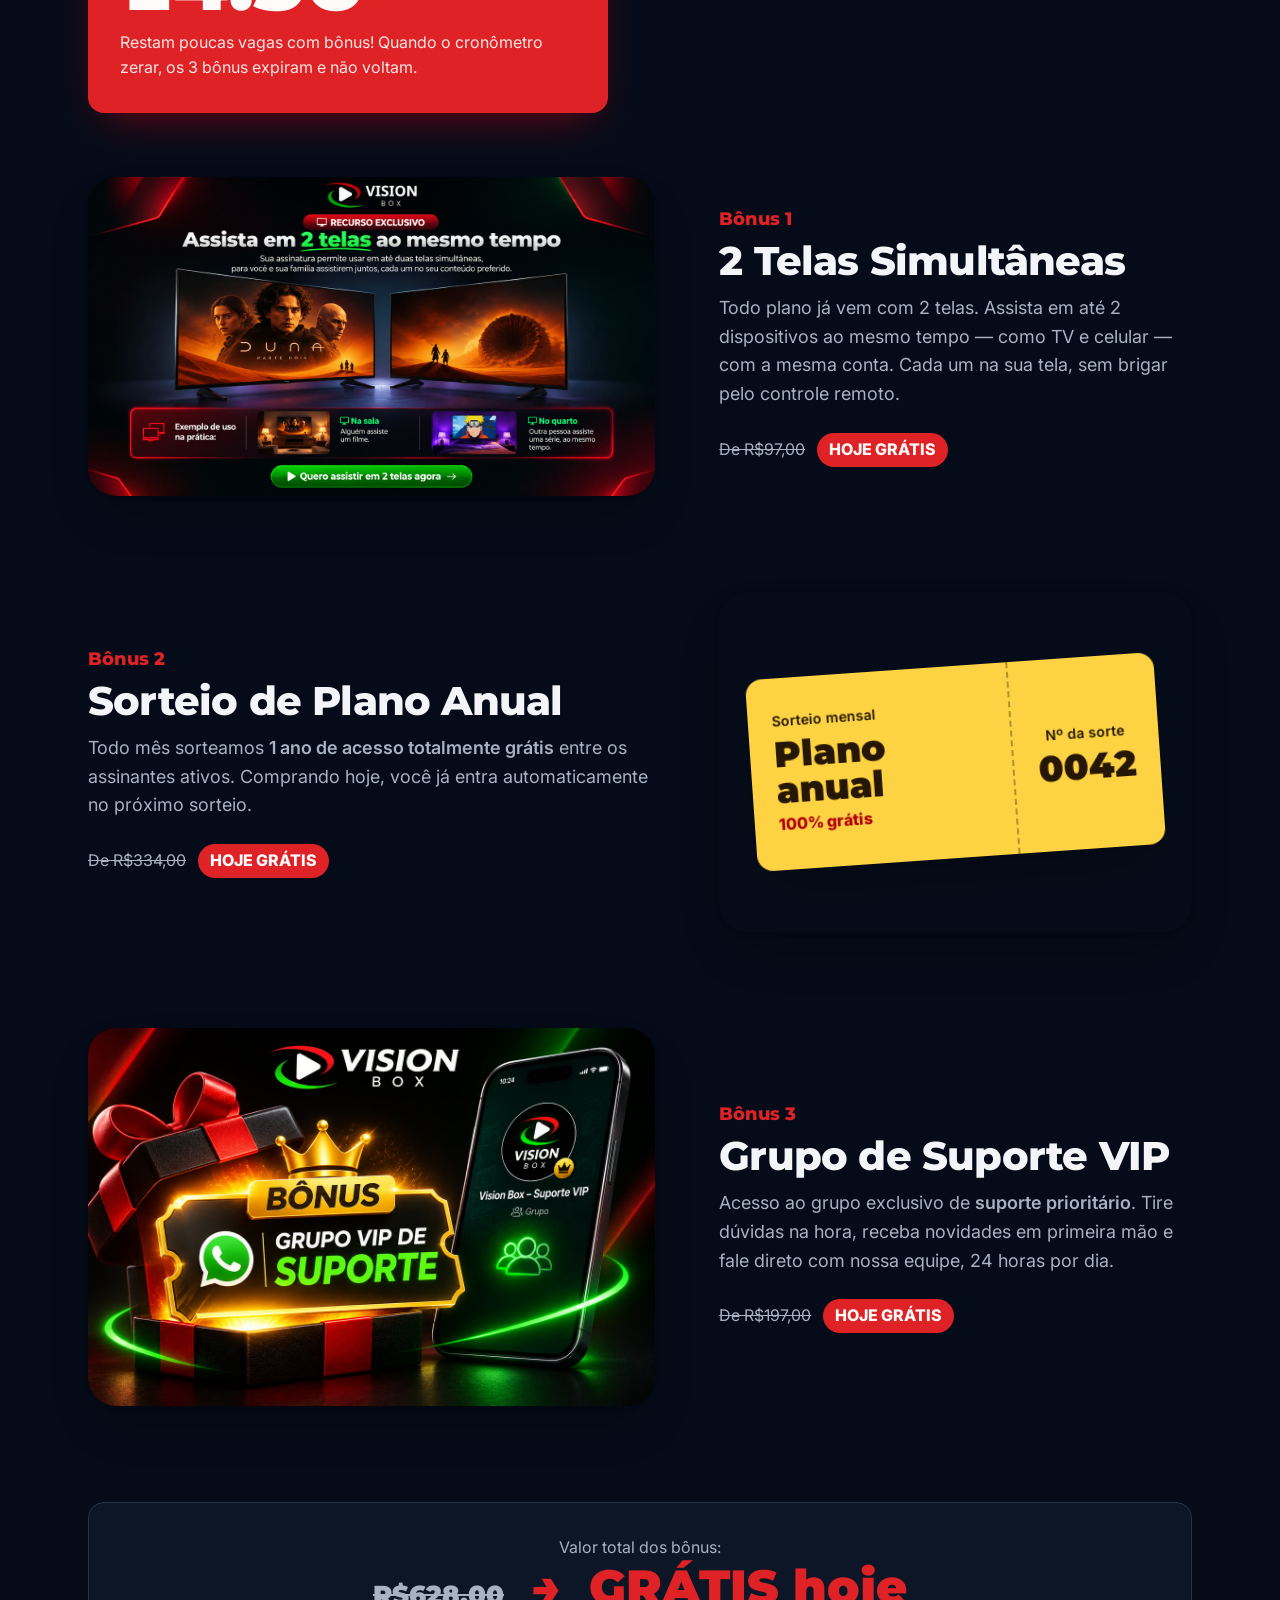
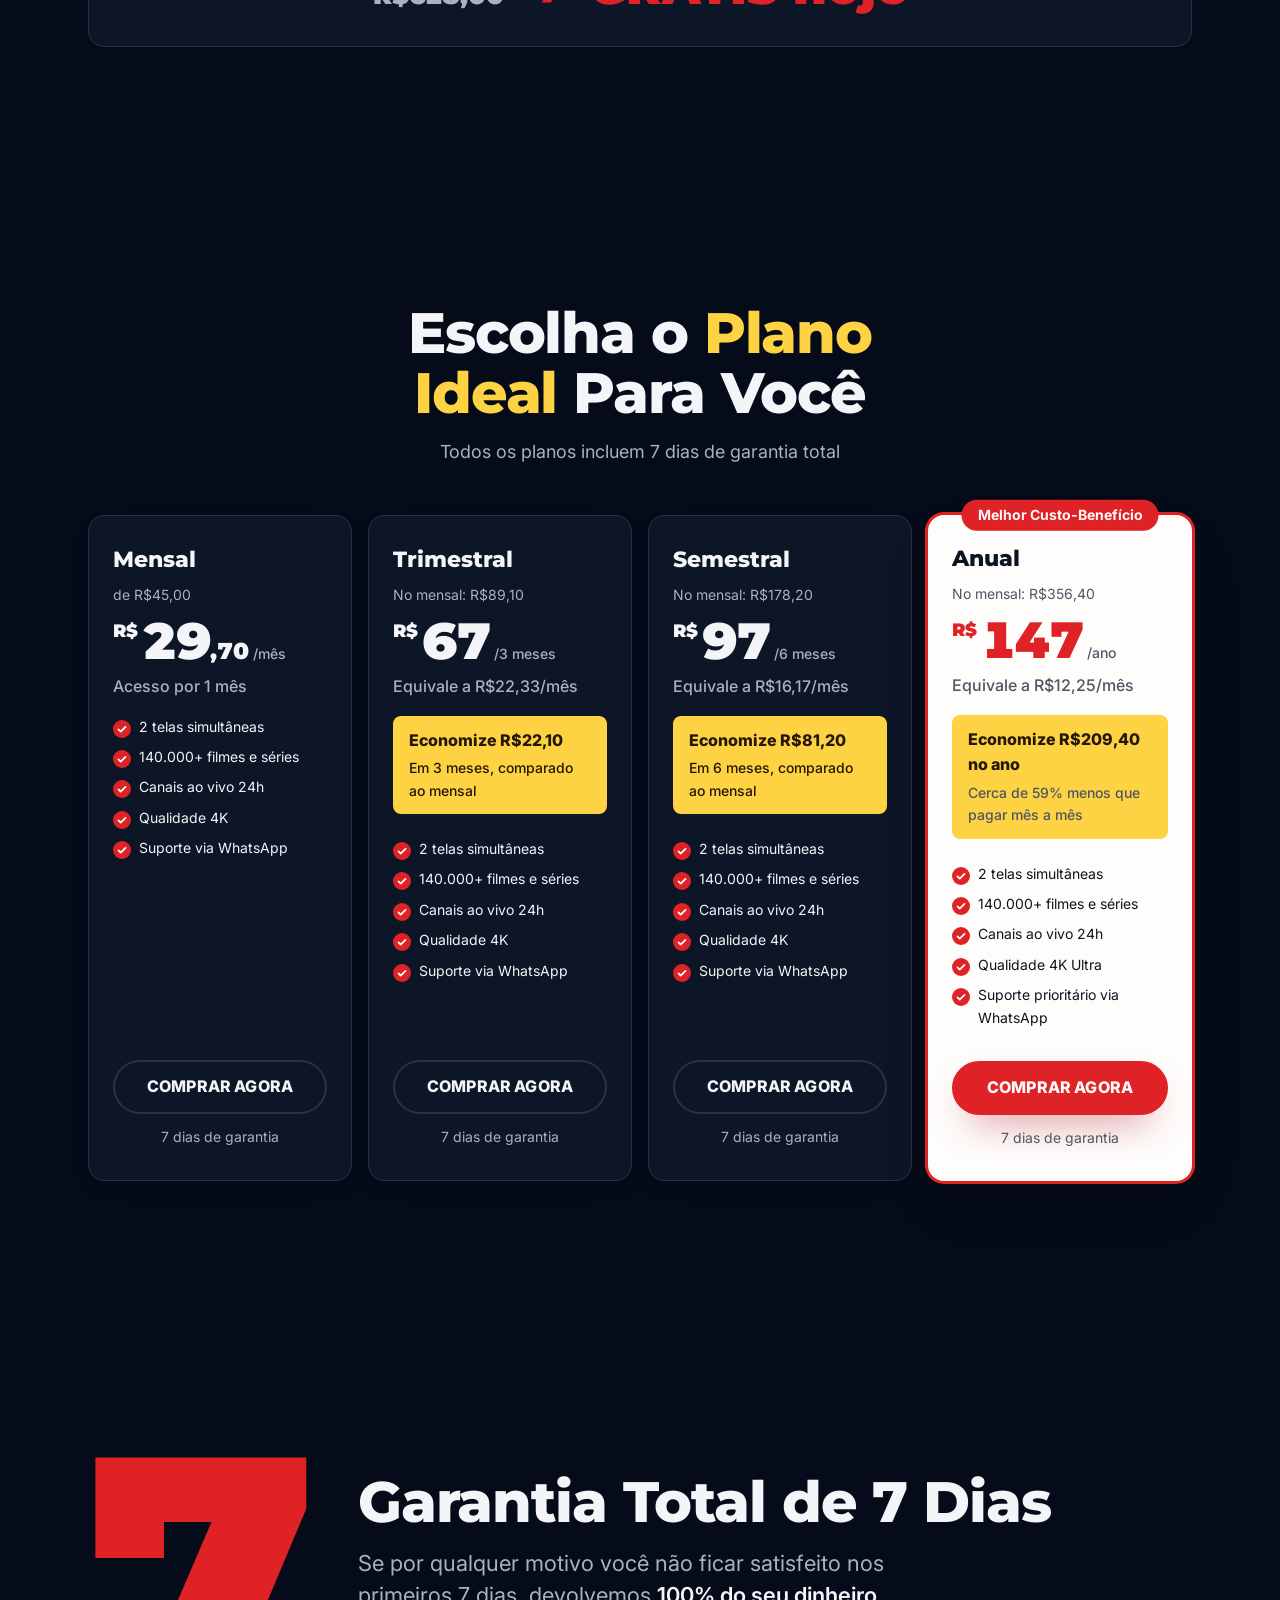
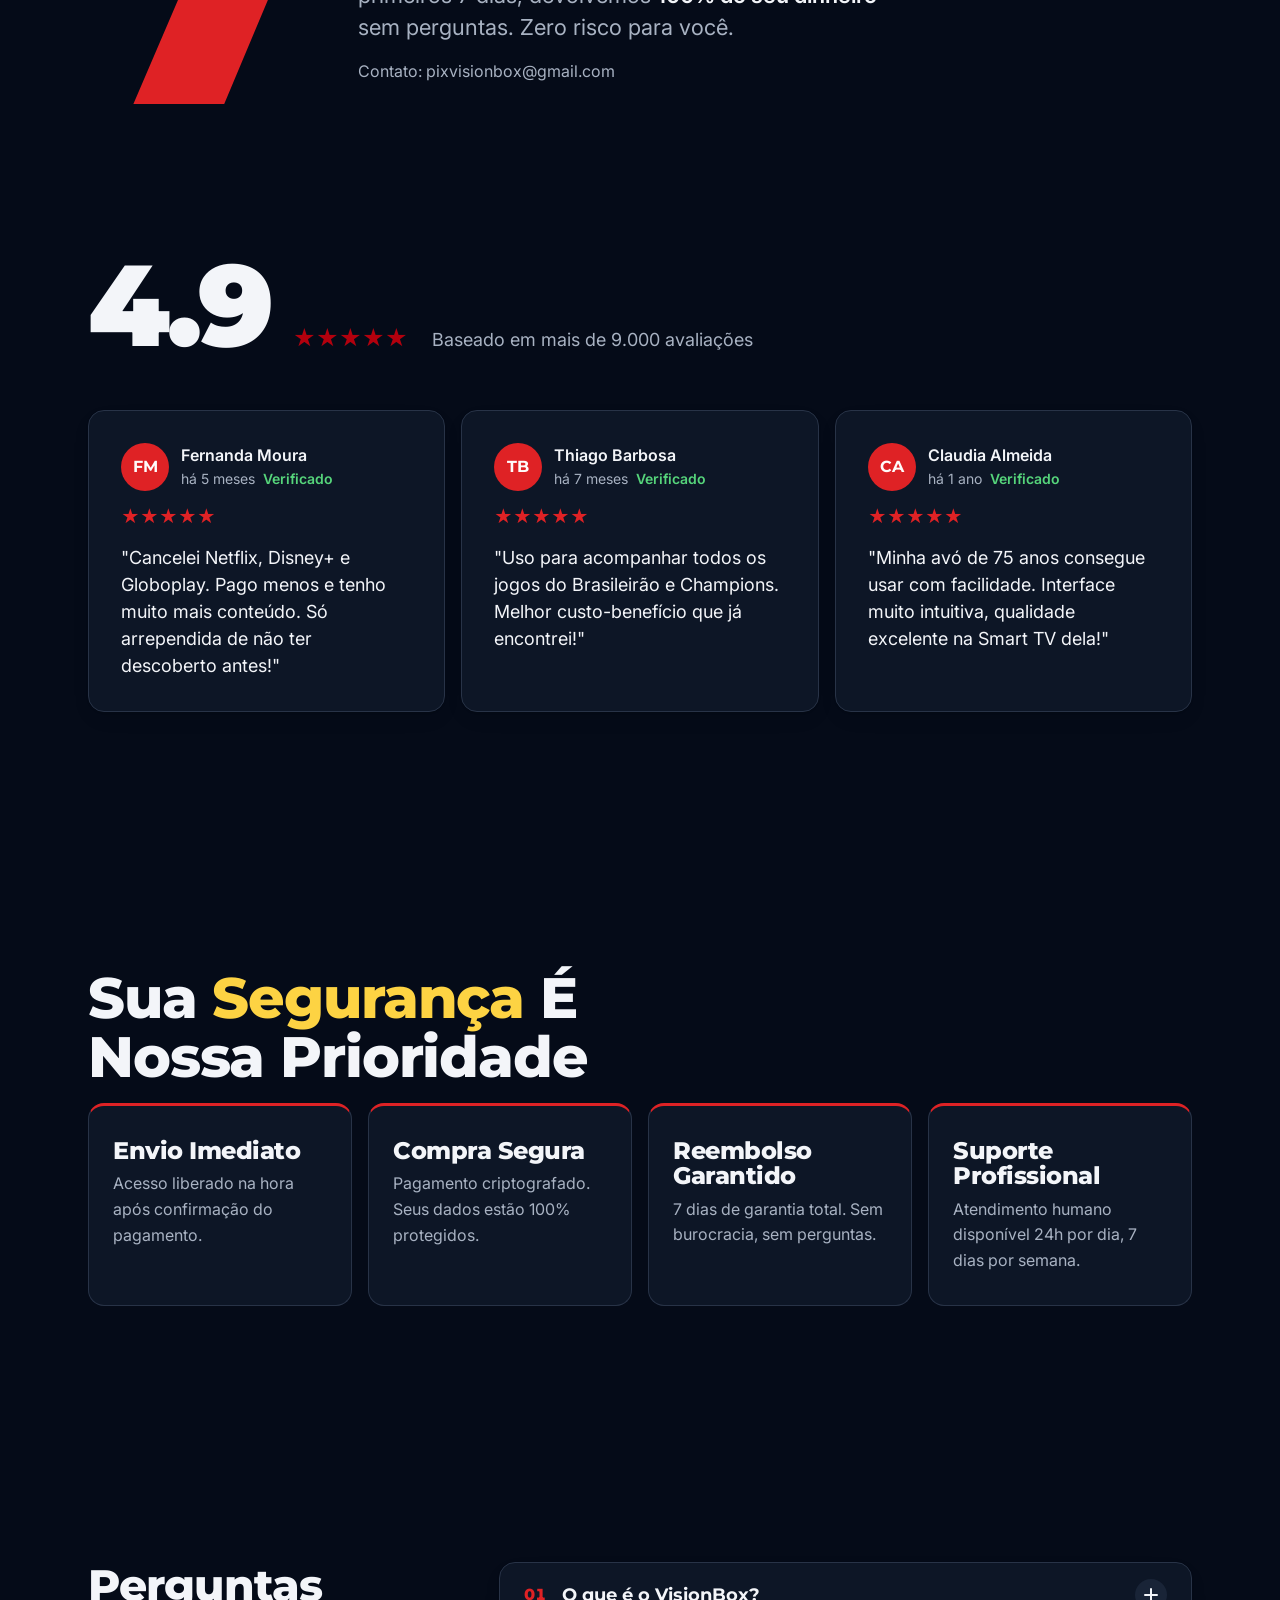
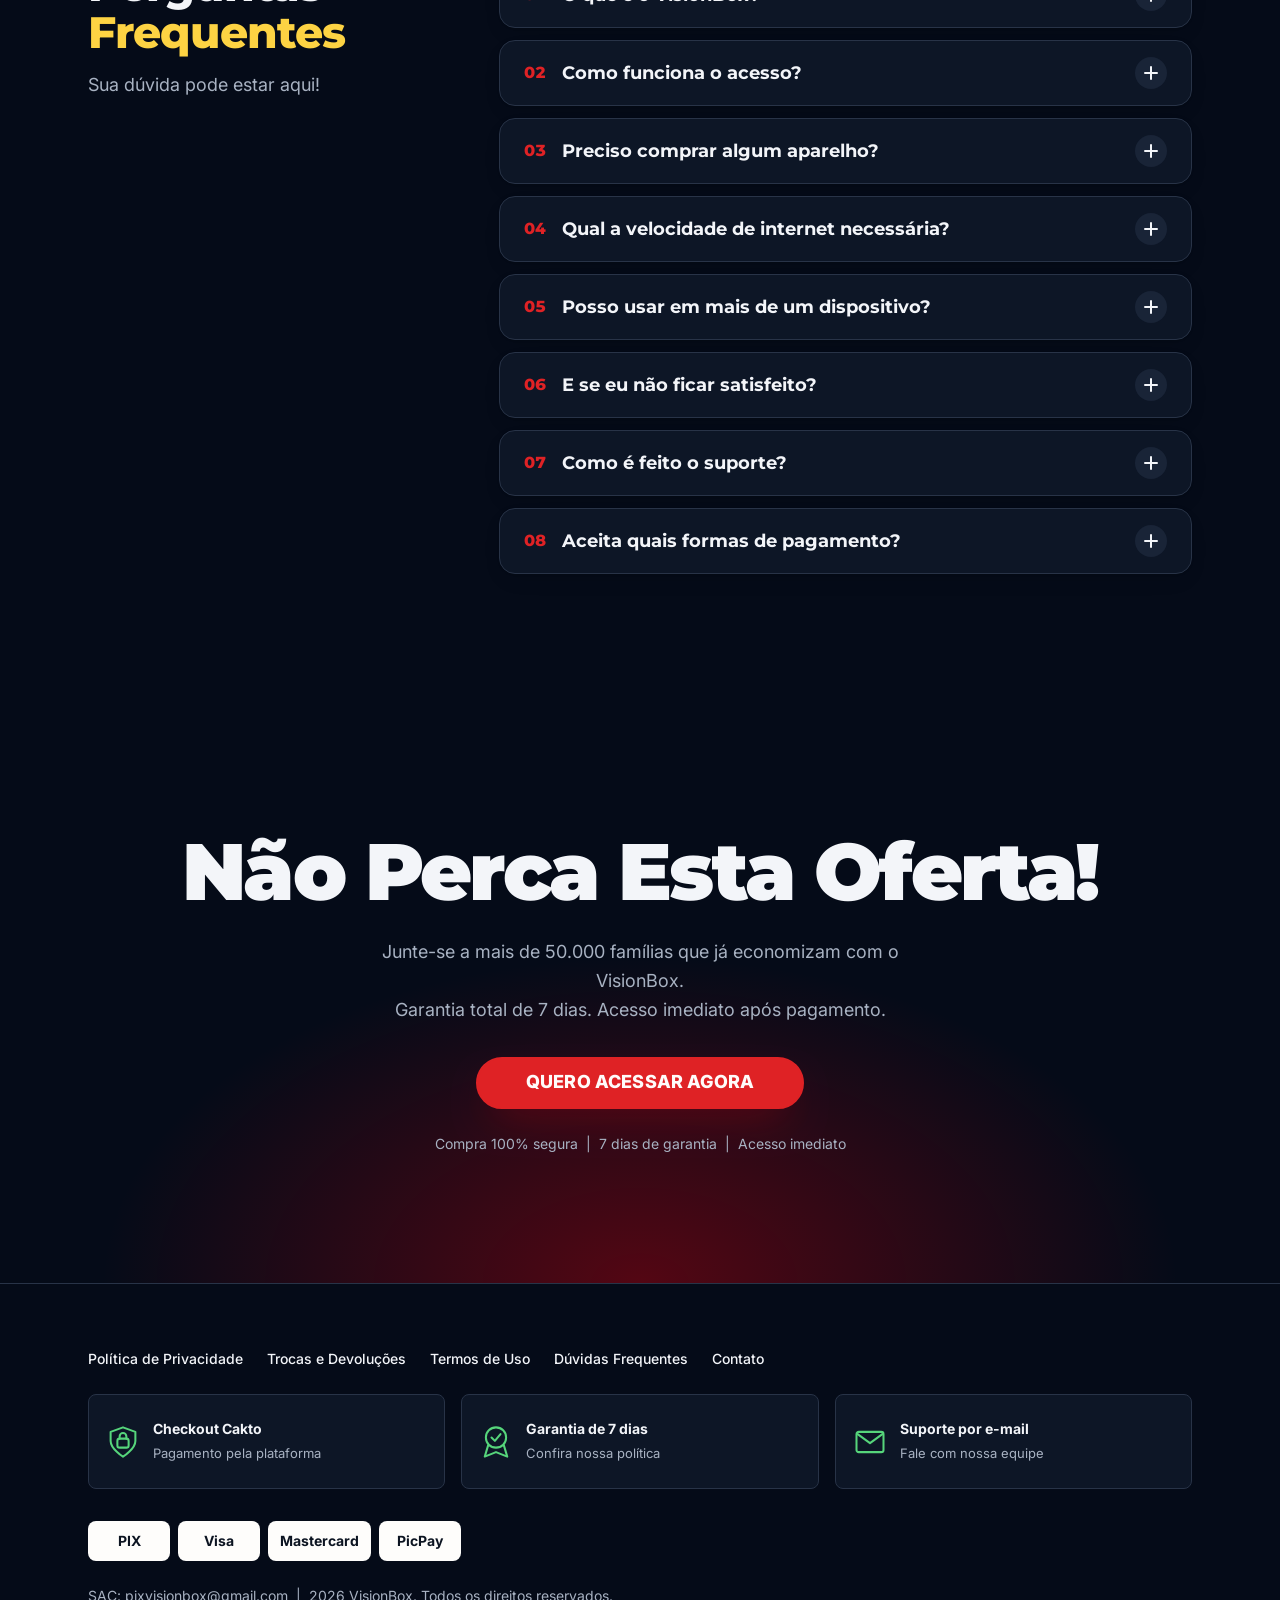
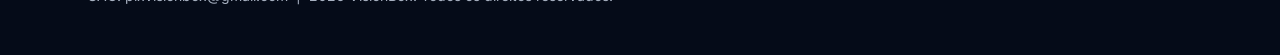
==== commit e5bcbe19: "Tira o WhatsApp da página (contato só por e-mail) e mostra o preço do plano nos avisos Co-Authored-B" ====
--- a/index.html
+++ b/index.html
@@ -391,8 +391,8 @@
     </div>
     <div class="oferta-encerrada-aviso">
       <h3>A oferta deste acesso foi encerrada</h3>
-      <p>Os planos com estes preços não estão mais disponíveis por aqui. Fale com o suporte no WhatsApp.</p>
-      <a href="https://wa.me/5531982565683?text=Ol%C3%A1!%20Vim%20pela%20p%C3%A1gina%20da%20VisionBox%20e%20quero%20falar%20sobre%20os%20planos." target="_blank" rel="noopener" class="btn-hero wa-link">Falar no WhatsApp</a>
+      <p>Os planos com estes preços não estão mais disponíveis por aqui. Fale com o suporte por e-mail.</p>
+      <a href="mailto:pixvisionbox@gmail.com" class="btn-hero">Enviar e-mail</a>
     </div>
   </div>
 </section>
@@ -531,7 +531,7 @@
 
       <div class="faq-item">
         <button class="faq-q" aria-expanded="false"><span class="faq-n" aria-hidden="true">07</span><span class="faq-t">Como é feito o suporte?</span><span class="arrow" aria-hidden="true"></span></button>
-        <div class="faq-a"><div class="faq-a-in"><div class="faq-a-text">Nosso suporte está disponível 24 horas por dia, 7 dias por semana via <a href="https://wa.me/5531982565683" target="_blank" rel="noopener" class="wa-link">WhatsApp (31) 98256-5683</a> e pelo e-mail pixvisionbox@gmail.com. Respondemos em minutos.</div></div></div>
+        <div class="faq-a"><div class="faq-a-in"><div class="faq-a-text">Fale com a gente pelo e-mail <a href="mailto:pixvisionbox@gmail.com">pixvisionbox@gmail.com</a>. Respondemos o mais rápido possível.</div></div></div>
       </div>
 
       <div class="faq-item">
@@ -562,7 +562,7 @@
     <a href="trocas.html">Trocas e Devoluções</a>
     <a href="termos.html">Termos de Uso</a>
     <a href="#faq">Dúvidas Frequentes</a>
-    <a href="https://wa.me/5531982565683" target="_blank" rel="noopener" class="wa-link">Contato</a>
+    <a href="mailto:pixvisionbox@gmail.com">Contato</a>
   </div>
   <div class="trust-badges" aria-label="Compra e atendimento">
     <a class="trust-badge" href="#planos">
@@ -573,9 +573,9 @@
       <svg viewBox="0 0 32 32" fill="none" stroke="currentColor" stroke-width="1.8" stroke-linecap="round" stroke-linejoin="round" aria-hidden="true"><circle cx="16" cy="12" r="9"/><path d="m12 12 3 3 5-6M9 19 6 29l10-4 10 4-3-10"/></svg>
       <span><strong>Garantia de 7 dias</strong><small>Confira nossa política</small></span>
     </a>
-    <a class="trust-badge" href="https://wa.me/5531982565683" target="_blank" rel="noopener">
-      <svg viewBox="0 0 32 32" fill="none" stroke="currentColor" stroke-width="1.8" stroke-linecap="round" stroke-linejoin="round" aria-hidden="true"><path d="M28 15a12 12 0 0 1-17 11L4 28l2-7A12 12 0 1 1 28 15Z"/><path d="m12 9-2 3c1 5 5 9 10 10l3-2-4-3-2 2c-2-1-3-2-4-4l2-2-3-4Z"/></svg>
-      <span><strong>Suporte pelo WhatsApp</strong><small>Fale com nossa equipe</small></span>
+    <a class="trust-badge" href="mailto:pixvisionbox@gmail.com">
+      <svg viewBox="0 0 32 32" fill="none" stroke="currentColor" stroke-width="1.8" stroke-linecap="round" stroke-linejoin="round" aria-hidden="true"><rect x="4" y="7" width="24" height="18" rx="2"/><path d="m5 9 11 8 11-8"/></svg>
+      <span><strong>Suporte por e-mail</strong><small>Fale com nossa equipe</small></span>
     </a>
   </div>
   <div class="payment-chips" aria-label="Formas de pagamento">
@@ -584,7 +584,7 @@
     <div class="payment-chip">Mastercard</div>
     <div class="payment-chip">PicPay</div>
   </div>
-  <p class="footer-sac">SAC: pixvisionbox@gmail.com &nbsp;|&nbsp; WhatsApp: (31) 98256-5683 &nbsp;|&nbsp; 2026 VisionBox. Todos os direitos reservados.</p>
+  <p class="footer-sac">SAC: pixvisionbox@gmail.com &nbsp;|&nbsp; 2026 VisionBox. Todos os direitos reservados.</p>
   </div>
 </footer>
 
@@ -602,11 +602,6 @@
 
 <!-- AVISOS DE COMPRA -->
 <div class="avisos" id="avisos" aria-live="polite"></div>
-
-<!-- WHATSAPP FLUTUANTE -->
-<a href="https://wa.me/5531982565683?text=Ol%C3%A1!%20Vim%20pela%20p%C3%A1gina%20da%20VisionBox%20e%20quero%20tirar%20uma%20d%C3%BAvida." target="_blank" rel="noopener" class="wa-float wa-link" aria-label="Falar com o suporte no WhatsApp">
-  <svg viewBox="0 0 32 32" aria-hidden="true"><path d="M16.04 3C8.86 3 3.03 8.82 3.03 16c0 2.3.6 4.54 1.75 6.52L3 29l6.65-1.74A12.96 12.96 0 0 0 16.04 29C23.2 29 29.04 23.18 29.04 16S23.2 3 16.04 3zm0 23.62c-1.98 0-3.92-.53-5.61-1.54l-.4-.24-3.95 1.03 1.05-3.85-.26-.4A10.6 10.6 0 0 1 5.42 16c0-5.86 4.77-10.62 10.62-10.62 5.86 0 10.62 4.76 10.62 10.62 0 5.86-4.76 10.62-10.62 10.62zm5.83-7.95c-.32-.16-1.89-.93-2.18-1.04-.29-.11-.5-.16-.72.16-.21.32-.82 1.04-1.01 1.25-.19.21-.37.24-.69.08-.32-.16-1.35-.5-2.57-1.59-.95-.85-1.59-1.9-1.78-2.22-.19-.32-.02-.49.14-.65.14-.14.32-.37.48-.56.16-.19.21-.32.32-.53.11-.21.05-.4-.03-.56-.08-.16-.72-1.73-.98-2.37-.26-.62-.52-.54-.72-.55h-.61c-.21 0-.56.08-.85.4-.29.32-1.12 1.09-1.12 2.66s1.14 3.08 1.3 3.3c.16.21 2.25 3.43 5.44 4.81.76.33 1.35.52 1.81.67.76.24 1.45.21 2 .13.61-.09 1.89-.77 2.15-1.52.27-.75.27-1.39.19-1.52-.08-.13-.29-.21-.61-.37z"/></svg>
-</a>
 
 <script>
   // ── LIVE VIEWER COUNT (simulated) ──
@@ -647,11 +642,6 @@
     document.querySelectorAll('.btn-buy, .btn-cta-final').forEach(function (btn) {
       btn.addEventListener('click', function () {
         if (typeof fbq === 'function') { fbq('track', 'InitiateCheckout'); }
-      });
-    });
-    document.querySelectorAll('.wa-link').forEach(function (link) {
-      link.addEventListener('click', function () {
-        if (typeof fbq === 'function') { fbq('track', 'Contact'); }
       });
     });
   })();
--- a/versao-a.css
+++ b/versao-a.css
@@ -234,7 +234,7 @@
 .btn-buy:hover { border-color: var(--red); }
 .plan-card.popular .btn-buy, .btn-cta-final { color: var(--red-ink); background: var(--red); border-color: var(--red); box-shadow: var(--shadow-red); }
 .plan-card.popular .btn-buy:hover, .btn-cta-final:hover { background: var(--red-deep); border-color: var(--red-deep); }
-.btn-buy:active, .btn-cta-final:active, .faq-q:active, .wa-float:active { transform: scale(0.98); }
+.btn-buy:active, .btn-cta-final:active, .faq-q:active { transform: scale(0.98); }
 .btn-buy:disabled, .btn-buy[aria-disabled="true"] { opacity: 0.5; cursor: not-allowed; }
 .plan-guarantee { margin-top: var(--space-3); font-size: var(--text-sm); color: var(--muted); text-align: center; }
 
@@ -311,11 +311,6 @@
 .payment-chip { display: flex; align-items: center; justify-content: center; min-height: 40px; min-width: 82px; padding: var(--space-2) var(--space-3); border-radius: var(--radius-1); font-weight: 700; color: var(--day-ink); background: var(--day-2); }
 @media (max-width: 62rem) { .trust-badges { grid-template-columns: minmax(0, 1fr); gap: var(--space-3); } }
 
-/* ─── WhatsApp ─── */
-.wa-float { position: fixed; right: var(--space-4); bottom: var(--space-4); z-index: 50; width: 60px; height: 60px; border-radius: 50%; display: flex; align-items: center; justify-content: center; background: var(--wa); box-shadow: var(--shadow-2); transition: transform var(--dur-fast) var(--ease); }
-.wa-float:hover { transform: scale(1.06); }
-.wa-float svg { width: 32px; height: 32px; fill: var(--wa-ink); }
-
 @media (max-width: 40rem) {
   section { padding-block: var(--space-9); }
   .hero { padding-block: var(--space-6) var(--space-8); }
@@ -409,7 +404,7 @@
 .oferta-encerrada .oferta-encerrada-aviso { display: flex; flex-direction: column; align-items: center; gap: var(--space-4); max-width: 560px; margin-inline: auto; padding: var(--space-7) var(--space-6); border-radius: var(--radius-2); text-align: center; background: var(--bg-2); border: 1px solid var(--line); }
 .oferta-encerrada-aviso h3 { font-size: var(--text-title); }
 .oferta-encerrada-aviso p { color: var(--muted); }
-.oferta-encerrada .oferta-encerrada-aviso .btn-hero { display: inline-flex; color: var(--wa-ink); background: var(--wa); box-shadow: none; }
+.oferta-encerrada .oferta-encerrada-aviso .btn-hero { display: inline-flex; }
 
 /* ─── Avisos de compra ─── */
 .avisos { position: fixed; left: var(--space-4); bottom: var(--space-4); z-index: 45; display: flex; flex-direction: column; gap: var(--space-2); width: min(360px, calc(100vw - 104px)); pointer-events: none; }
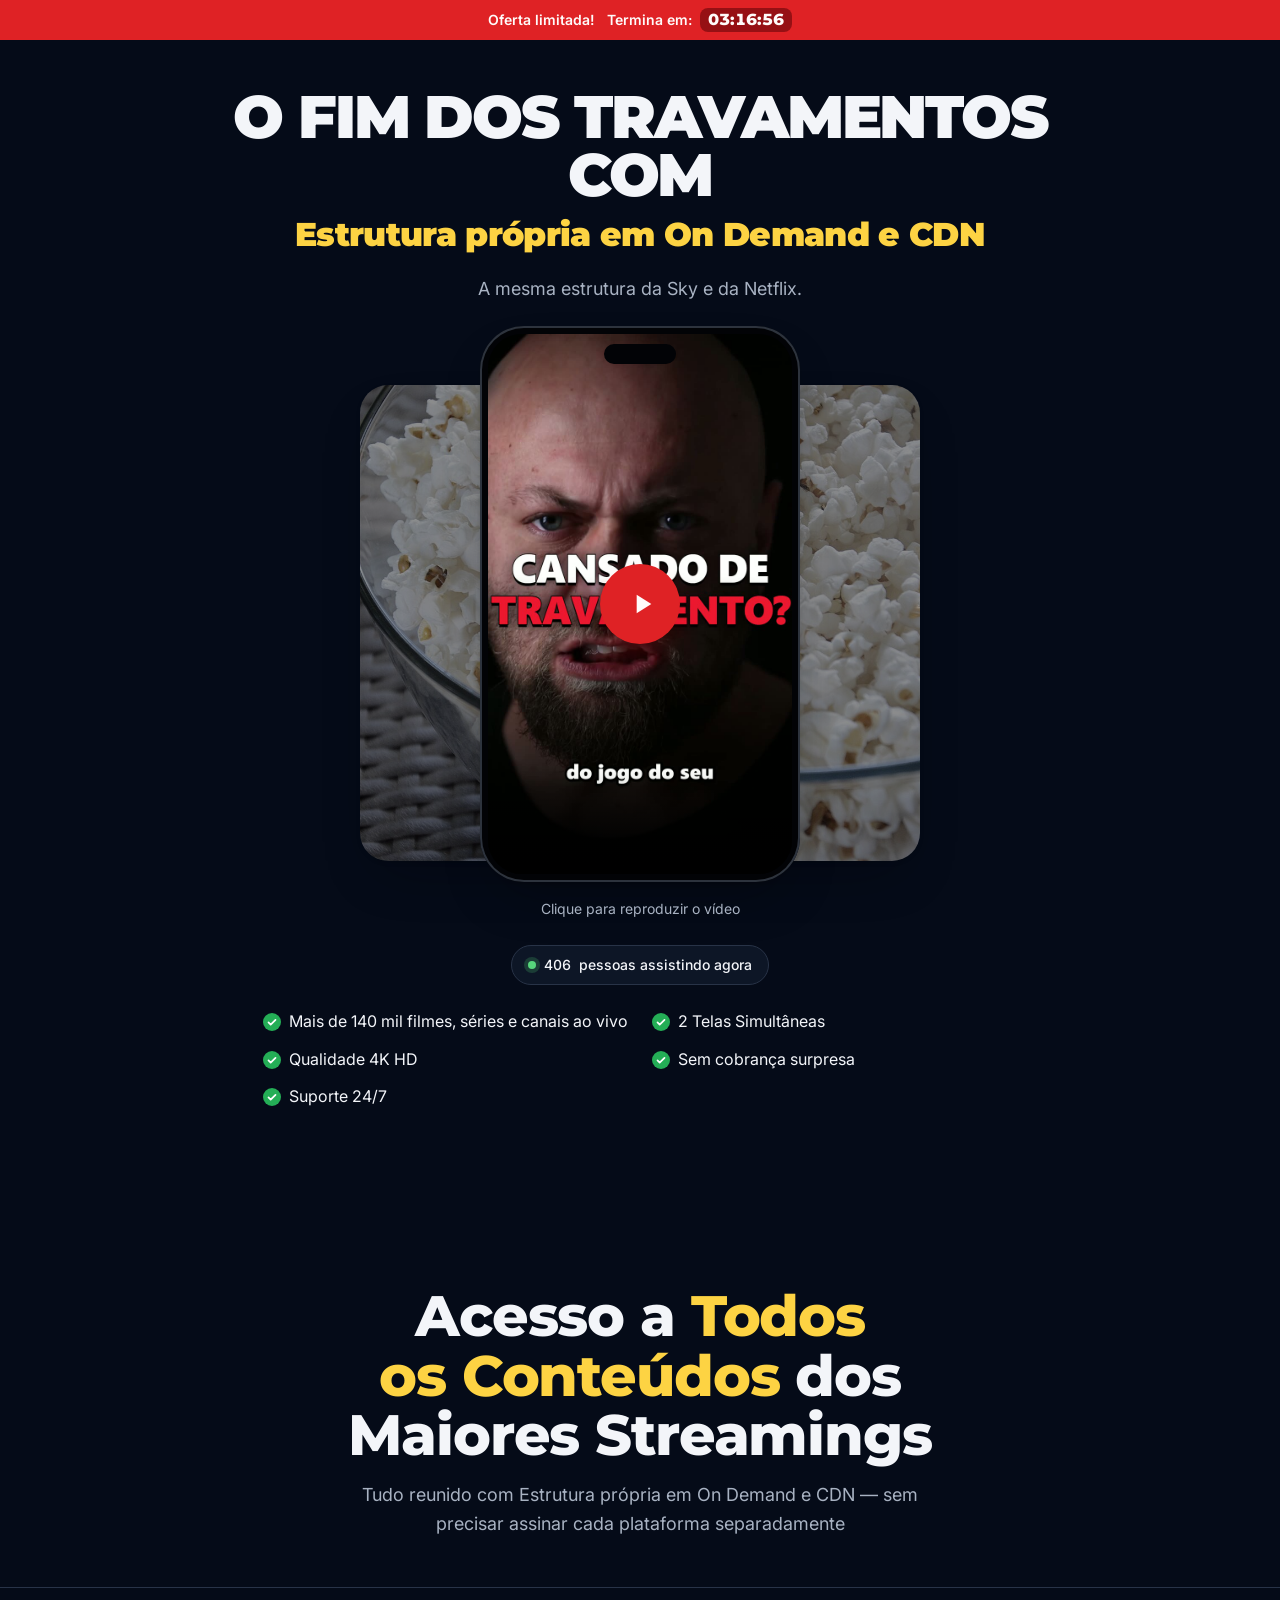
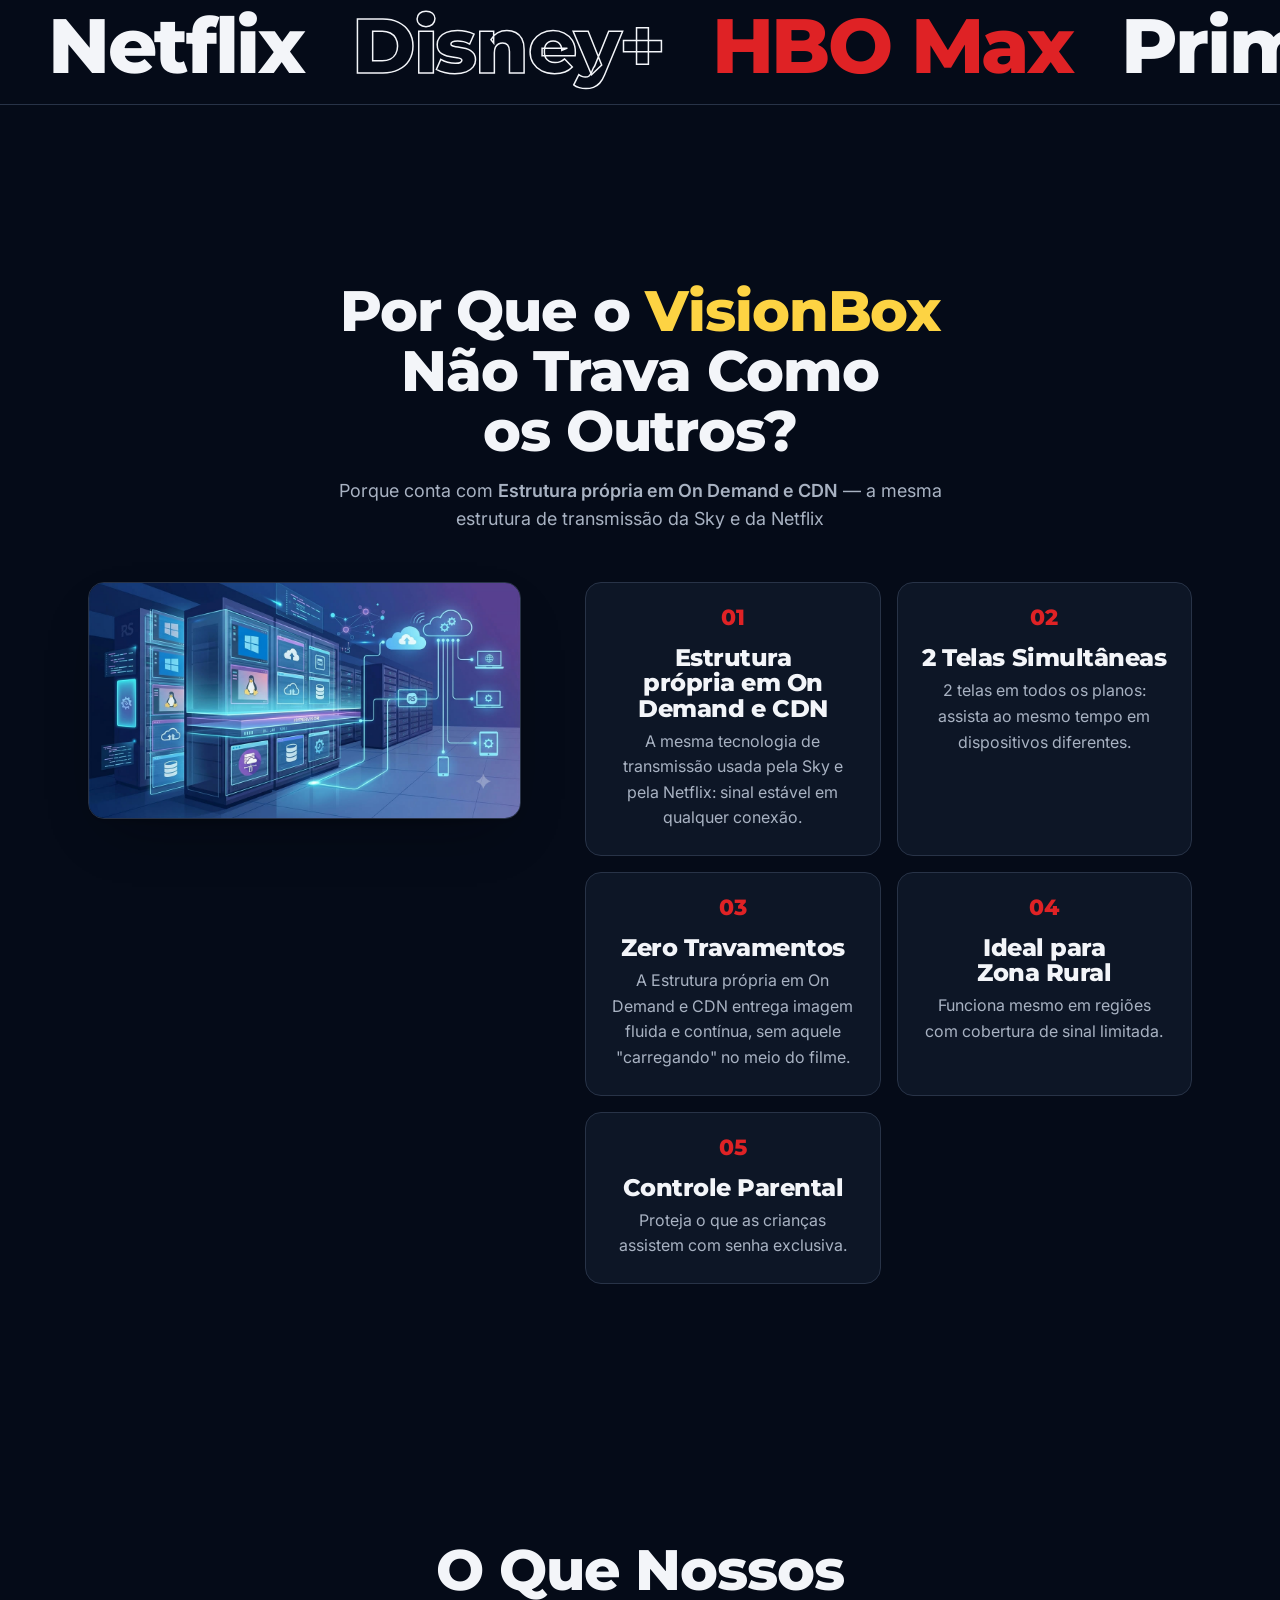
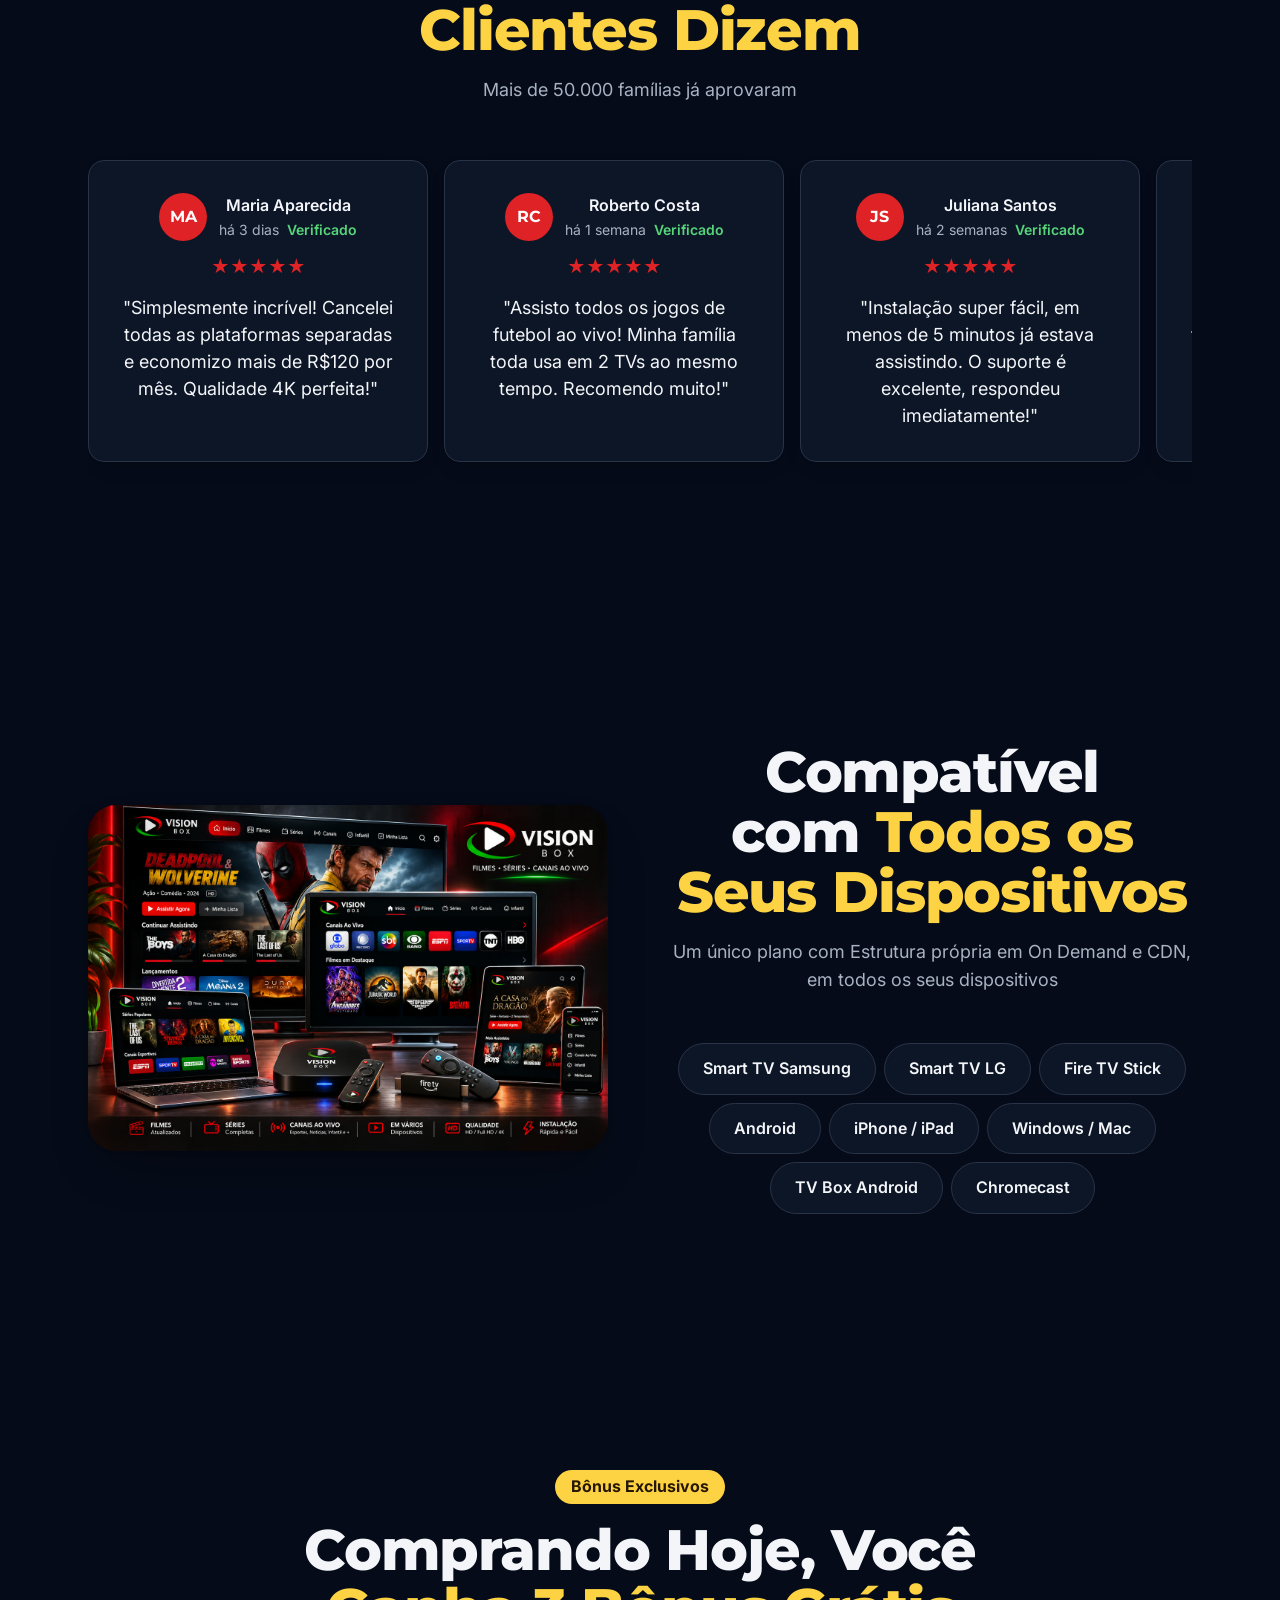
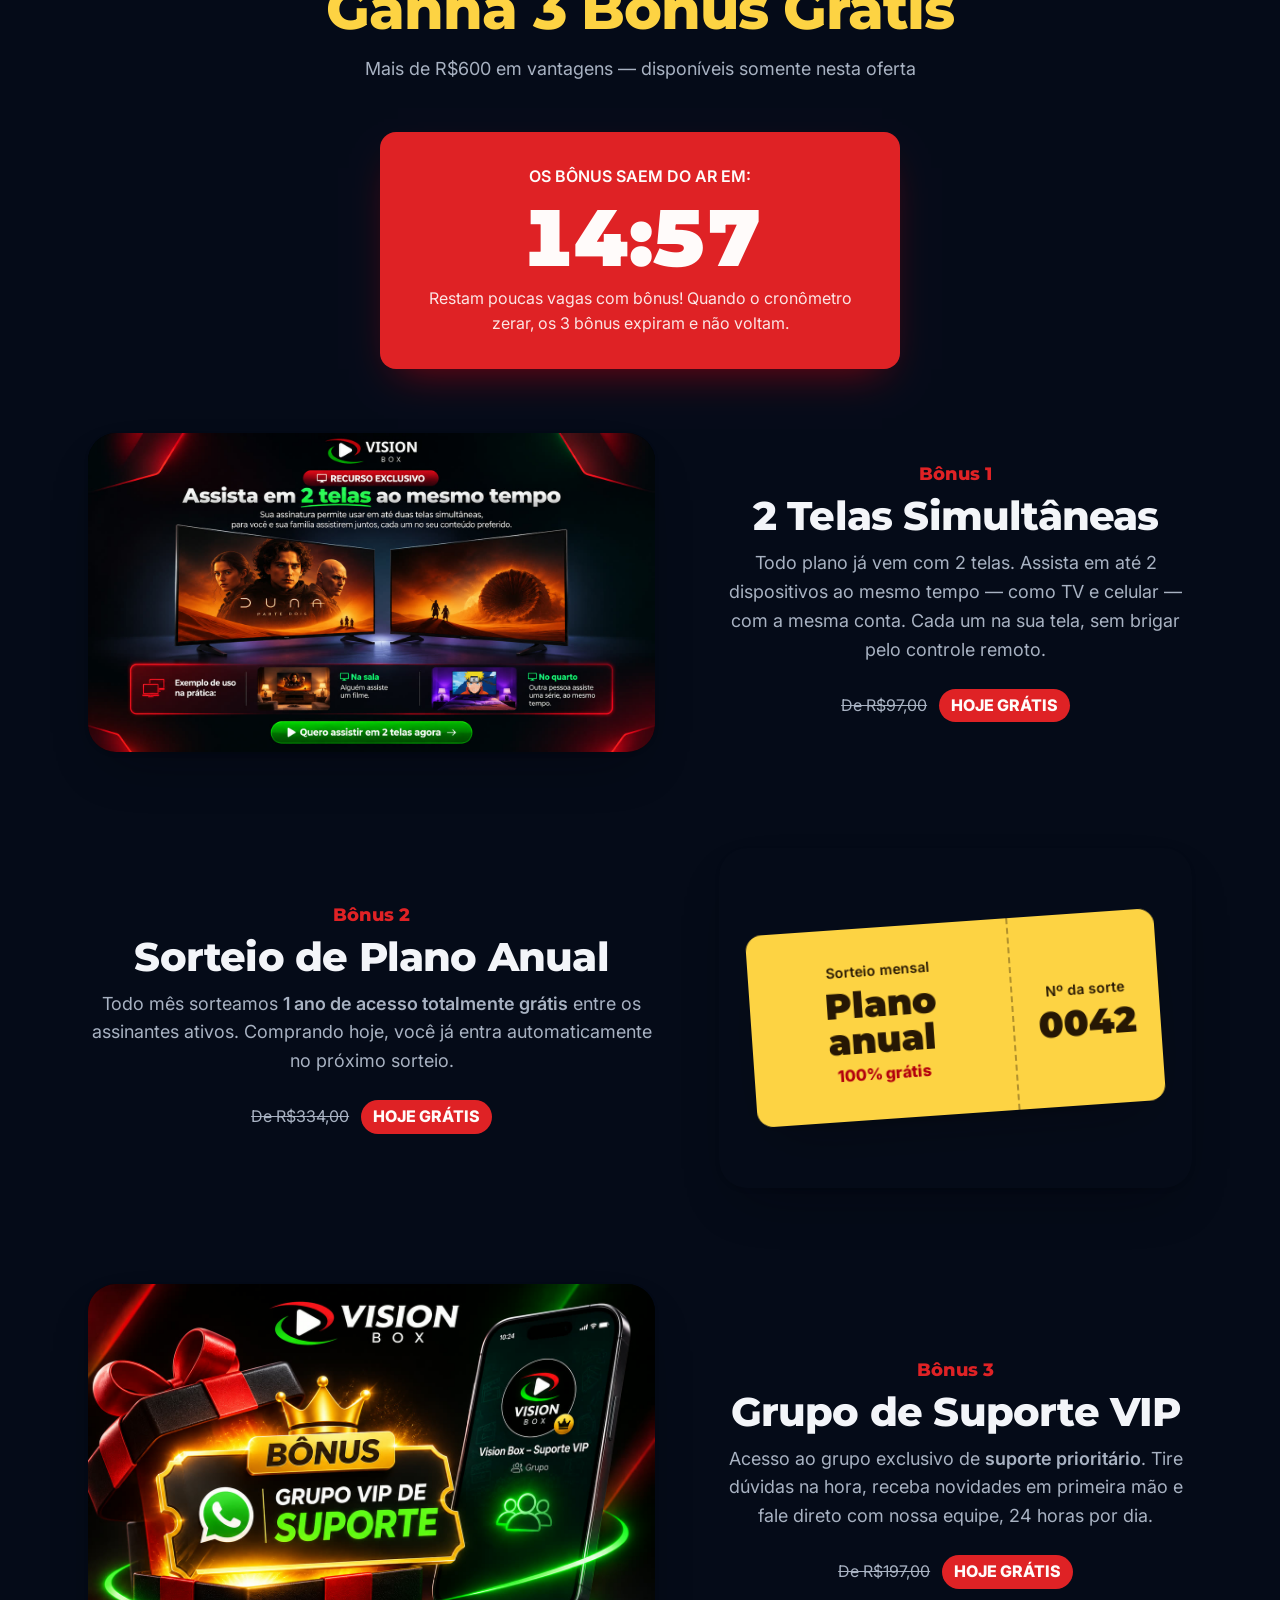
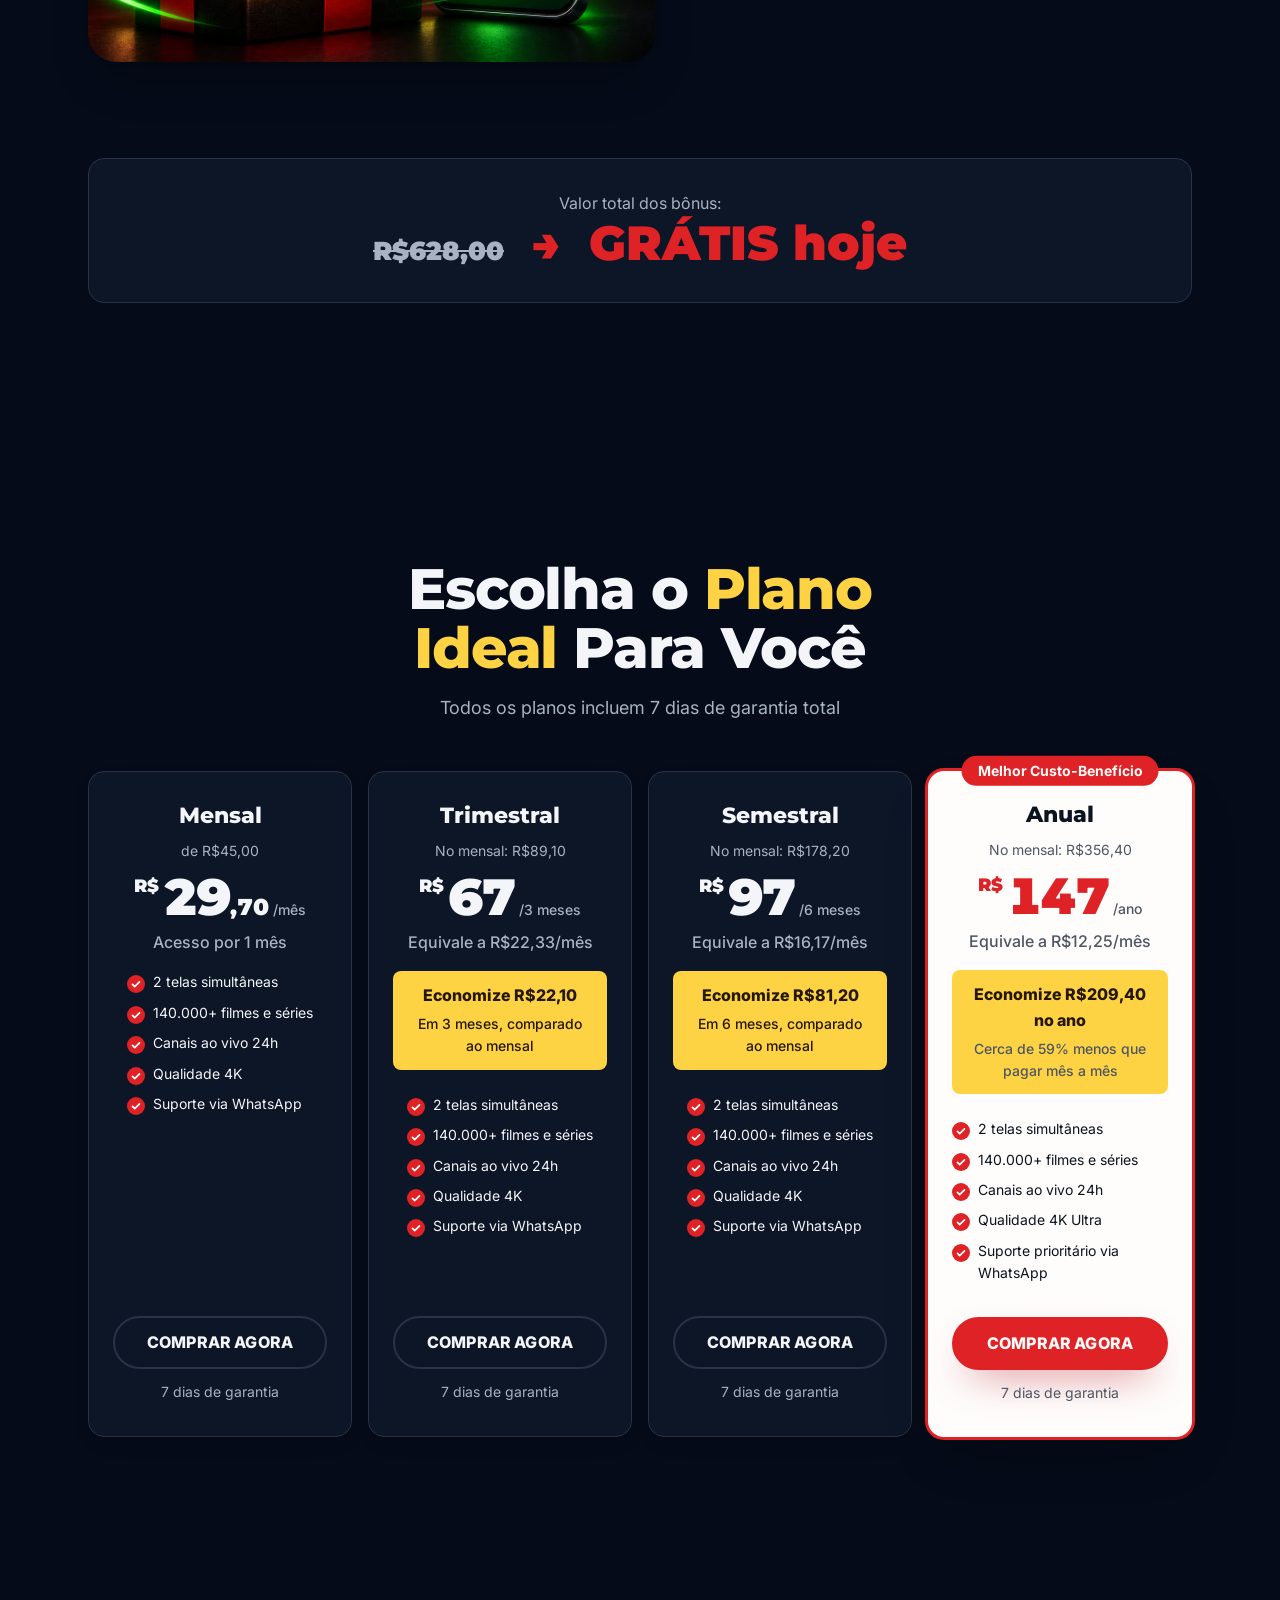
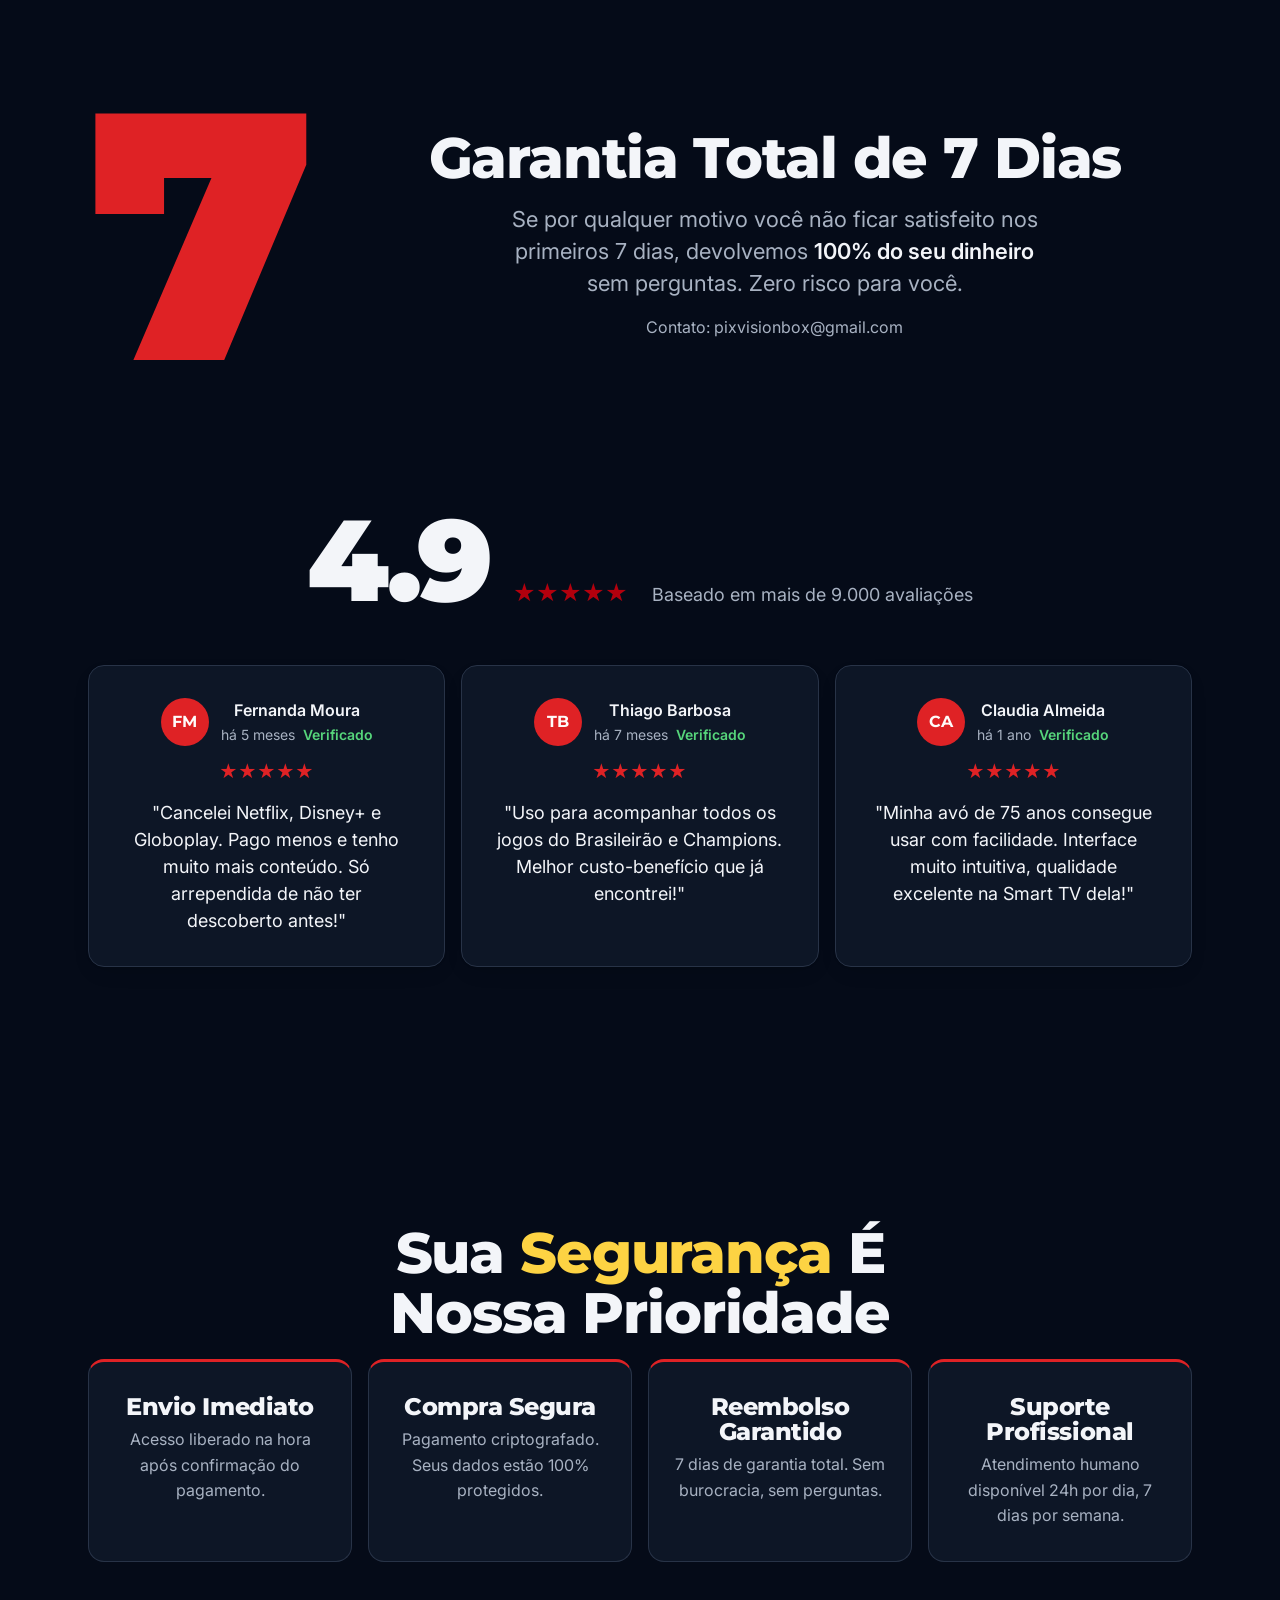
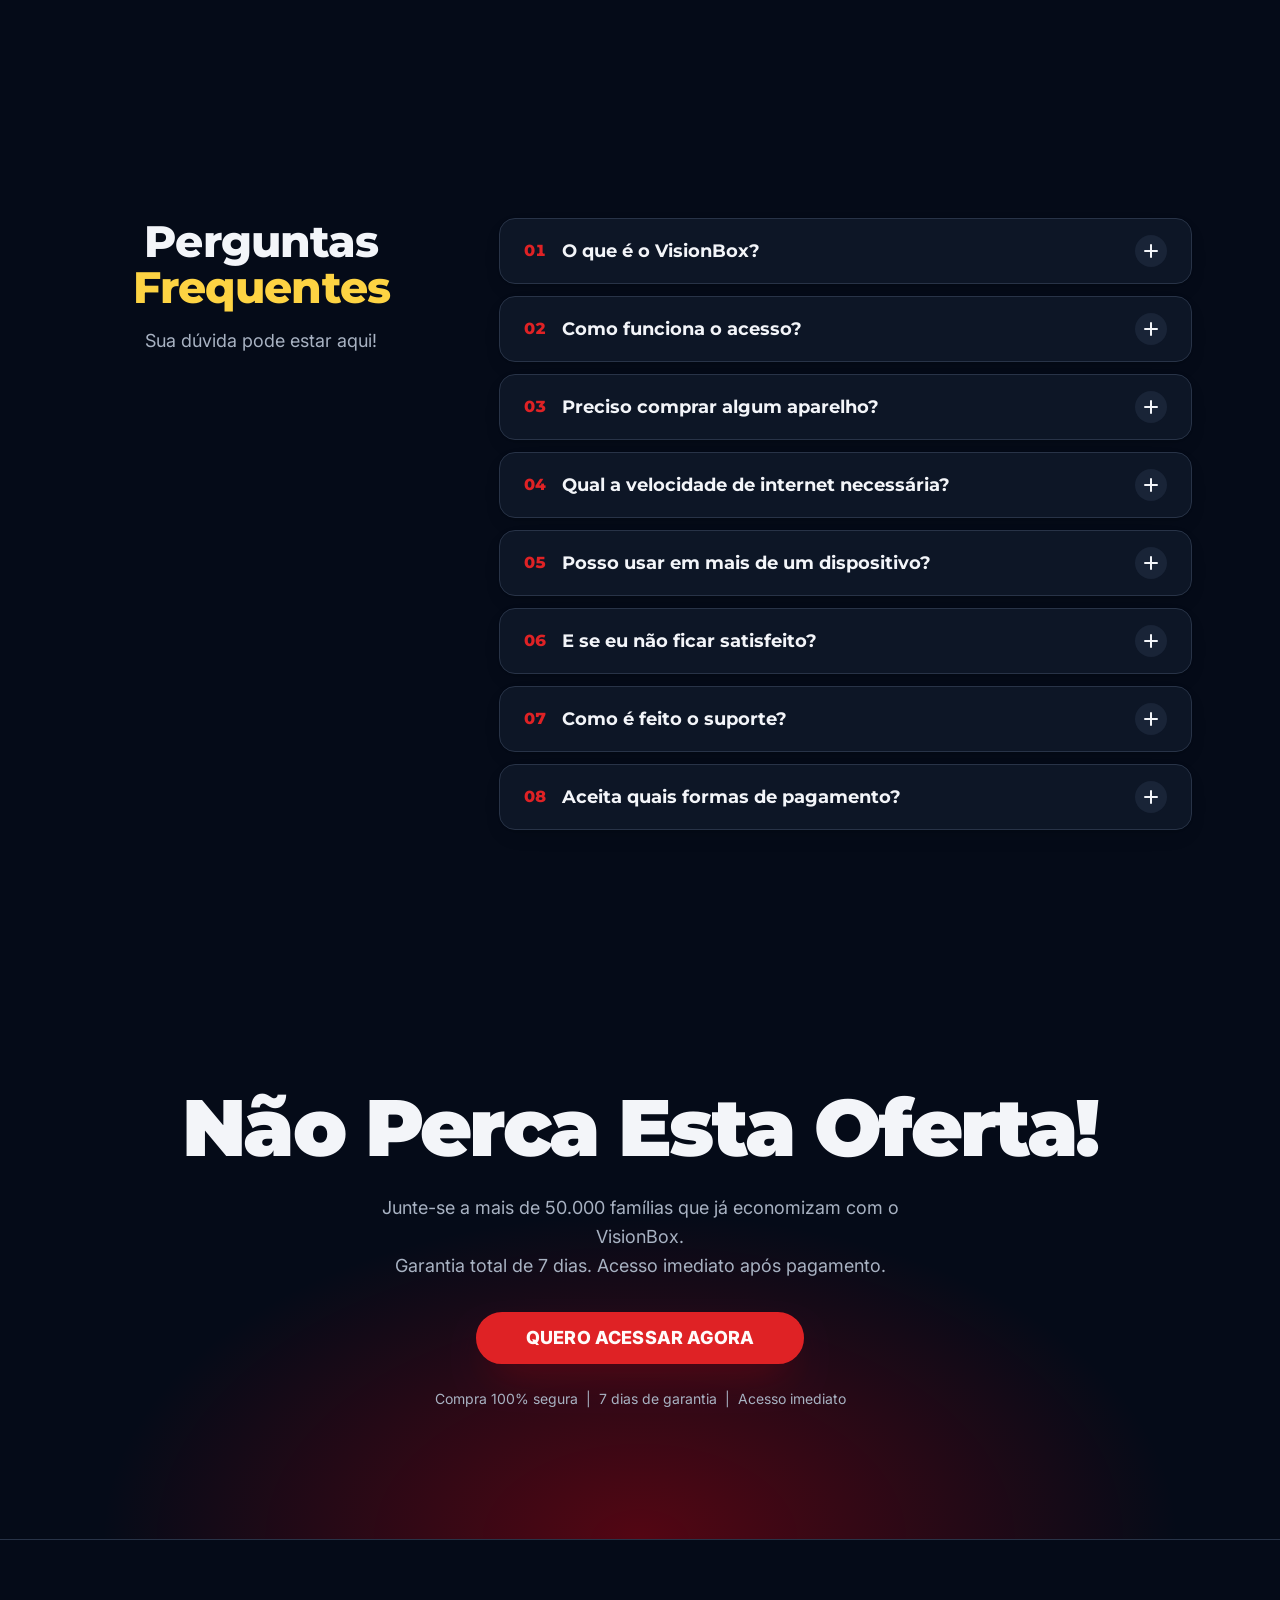
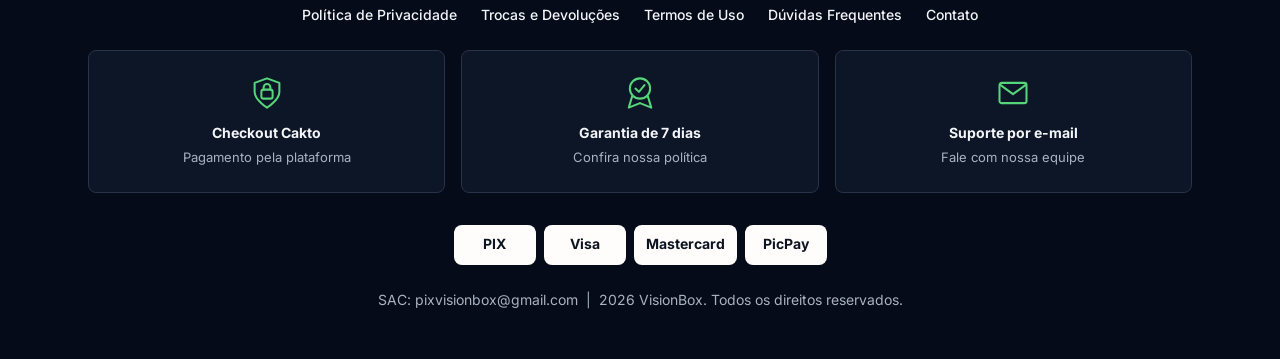
==== commit 2c6d3ce2: "Centraliza os textos, põe a frase da Sky e Netflix entre o título e o vídeo e muda o cronômetro para" ====
--- a/index.html
+++ b/index.html
@@ -35,28 +35,15 @@
 
 <!-- HERO -->
 <div class="offer-strip" id="oferta-faixa">
-  <span class="oferta-txt">Oferta exclusiva<span class="oferta-extra"> – Tempo limitado</span></span>
-  <span class="oferta-relogio">termina em <b id="oferta-relogio">03:15:00</b></span>
+  <span class="oferta-txt">Oferta limitada!</span>
+  <span class="oferta-relogio">Termina em: <b id="oferta-relogio">03:15:00</b></span>
   <span class="oferta-fim">Oferta encerrada neste acesso</span>
 </div>
 
 <section class="hero" data-tone="dark">
   <div class="wrap hero-grid">
-    <div class="hero-text">
-      <h1>O FIM DOS TRAVAMENTOS<br>COM <em>Estrutura própria em On Demand e CDN</em></h1>
-      <p class="sub">A mesma estrutura da Sky e da Netflix.</p>
-      <div class="live-count">
-    <span class="live-dot"></span>
-    <span id="viewer-count">409</span> pessoas assistindo agora
-  </div>
-      <ul class="hero-bullets">
-        <li>Mais de 140 mil filmes, séries e canais ao vivo</li>
-        <li>2 Telas Simultâneas</li>
-        <li>Qualidade 4K HD</li>
-        <li>Sem cobrança surpresa</li>
-        <li>Suporte 24/7</li>
-      </ul>
-    </div>
+    <h1>O FIM DOS TRAVAMENTOS<br>COM <em>Estrutura própria em On Demand e CDN</em></h1>
+    <p class="sub">A mesma estrutura da Sky e da Netflix.</p>
     <div class="hero-media reveal">
       <div class="phone phone-hero">
       <div class="video-wrap">
@@ -74,6 +61,19 @@
       <a href="#planos" class="btn-hero" id="btn-liberado">QUERO ACESSAR AGORA</a>
       <p class="btn-hero-nota" id="nota-liberado">Clique para reproduzir o vídeo</p>
       <figure class="hero-photo" aria-hidden="true"><img src="img/pipoca.jpg" alt="" loading="eager" /></figure>
+    </div>
+    <div class="hero-text">
+      <div class="live-count">
+        <span class="live-dot"></span>
+        <span id="viewer-count">409</span> pessoas assistindo agora
+      </div>
+      <ul class="hero-bullets">
+        <li>Mais de 140 mil filmes, séries e canais ao vivo</li>
+        <li>2 Telas Simultâneas</li>
+        <li>Qualidade 4K HD</li>
+        <li>Sem cobrança surpresa</li>
+        <li>Suporte 24/7</li>
+      </ul>
     </div>
   </div>
 </section>
--- a/versao-a.css
+++ b/versao-a.css
@@ -63,13 +63,13 @@
 
 /* ─── Hero ─── */
 .hero { padding-block: var(--space-7); min-height: calc(100svh - 38px); display: grid; align-content: center; }
-.hero-grid { display: grid; grid-template-columns: minmax(0, 1fr); gap: var(--space-7); align-items: center; }
-.hero-text { display: flex; flex-direction: column; gap: var(--space-5); min-width: 0; }
+.hero-grid { display: grid; grid-template-columns: minmax(0, 1fr); justify-items: center; gap: var(--space-5); text-align: center; }
+.hero-text { display: flex; flex-direction: column; align-items: center; gap: var(--space-5); min-width: 0; }
 .hero h1 { hyphens: manual; overflow-wrap: normal; font-size: var(--text-hero); font-weight: 900; line-height: 0.98; letter-spacing: -0.035em; }
 .hero h1 em { display: block; margin-top: var(--space-3); font-style: normal; font-size: 0.56em; line-height: 1.05; letter-spacing: -0.02em; color: var(--gold); }
 .hero .sub { font-size: var(--text-xl); line-height: 1.45; color: var(--muted); max-width: 40ch; }
 .live-count {
-  align-self: flex-start; display: inline-flex; align-items: center; gap: var(--space-2);
+  display: inline-flex; align-items: center; gap: var(--space-2);
   padding: var(--space-2) var(--space-4); border-radius: var(--pill);
   font-size: var(--text-sm); font-weight: 500; background: var(--bg-2); border: 1px solid var(--line);
   font-variant-numeric: tabular-nums;
@@ -81,15 +81,12 @@
   content: ""; flex: none; width: 18px; height: 18px; margin-top: var(--space-1); border-radius: 50%;
   background: var(--red) url("data:image/svg+xml,%3Csvg xmlns='http://www.w3.org/2000/svg' viewBox='0 0 16 16'%3E%3Cpath d='M4 8.5l2.5 2.5L12 5.5' fill='none' stroke='white' stroke-width='2' stroke-linecap='round' stroke-linejoin='round'/%3E%3C/svg%3E") center / 14px no-repeat;
 }
-.hero-media { position: relative; display: flex; justify-content: center; min-width: 0; }
+.hero-media { position: relative; display: flex; justify-content: center; width: min(100%, 560px); min-width: 0; }
 .hero-photo {
   position: absolute; inset: 10% 0 10% 0; z-index: 0; border-radius: var(--radius-3); overflow: hidden;
   box-shadow: var(--shadow-2);
 }
 .hero-photo img { width: 100%; height: 100%; object-fit: cover; filter: saturate(0.85) brightness(0.55); }
-@media (min-width: 62rem) {
-  .hero-grid { grid-template-columns: minmax(0, 7fr) minmax(0, 5fr); gap: var(--space-8); }
-}
 
 /* ─── Aparelhos desenhados (mockups) ─── */
 .phone {
@@ -315,11 +312,6 @@
   section { padding-block: var(--space-9); }
   .hero { padding-block: var(--space-6) var(--space-8); }
   .hero-bullets { grid-template-columns: minmax(0, 1fr); }
-  .hero-media { order: -1; }
-  .hero-text { display: contents; }
-  .hero-grid { gap: var(--space-5); }
-  .hero-grid > .hero-media { order: 3; }
-  .hero h1 { order: 1; } .hero .sub { order: 2; } .live-count { order: 2; } .hero-bullets { order: 4; }
   .phone-hero { width: min(100%, 300px); }
 }
 
@@ -330,8 +322,6 @@
 
 .faq-aside .section-title { font-size: clamp(2rem, 2.2vw + 1rem, 3rem); overflow-wrap: normal; hyphens: manual; }
 .section-title, .final-cta h2, .guarantee-box h2 { overflow-wrap: normal; }
-
-@media (max-width: 40rem) { .live-count { justify-self: start; } }
 
 /* só para as capturas de tela estáticas: cada seção pinta o próprio tom */
 .captura [data-tone]:not(body) { background-color: var(--bg); color: var(--fg); }
@@ -353,19 +343,18 @@
 @keyframes surge { from { opacity: 0; transform: translateY(12px) scale(0.96); } }
 .hero .sub { font-size: var(--text-lg); max-width: 36ch; }
 
-/* ─── Celular: título, vídeo inteiro na tela, depois o resto ─── */
+/* ─── Topo: título, frase, vídeo inteiro na tela, depois o resto ─── */
+.phone-hero { width: min(100%, 320px, calc((100svh - 350px) * 0.6)); }
 @media (max-width: 40rem) {
   .offer-strip { padding-block: var(--space-1); }
   .hero { min-height: 0; padding-block: var(--space-4) var(--space-7); }
-  .hero-grid { gap: var(--space-4); }
-  .hero h1 { order: 1; font-size: clamp(1.75rem, 7.4vw, 2.25rem); }
+  .hero-grid { gap: var(--space-3); }
+  .hero h1 { font-size: clamp(1.75rem, 7.4vw, 2.25rem); }
   .hero h1 em { margin-top: var(--space-1); }
-  .hero-grid > .hero-media { order: 2; }
-  .hero .sub { order: 3; font-size: var(--text-md); }
-  .live-count { order: 4; }
-  .hero-bullets { order: 5; }
+  .hero .sub { font-size: var(--text-md); }
+  .hero-text { margin-top: var(--space-2); }
   .hero-photo { display: none; }
-  .phone-hero { width: min(100%, 300px, calc((100svh - 230px) * 0.6)); padding: var(--space-1); border-radius: 32px; }
+  .phone-hero { width: min(100%, 300px, calc((100svh - 265px) * 0.6)); padding: var(--space-1); border-radius: 32px; }
   .phone-hero::before { top: var(--space-2); width: 56px; height: 16px; margin-left: -28px; }
   .phone-hero .video-wrap { border-radius: 28px; }
   .play-btn { width: 72px; height: 72px; }
@@ -423,7 +412,6 @@
 
 @media (max-width: 40rem) {
   .offer-strip { font-size: 0.8125rem; gap: 0 var(--space-2); }
-  .oferta-extra { display: none; }
   .oferta-relogio b { font-size: var(--text-sm); }
   .avisos { left: var(--space-2); bottom: var(--space-2); }
 }
@@ -441,3 +429,12 @@
 .bonus-mockup:has(.foto-duas-telas) { padding: 0; min-height: 0; background: var(--black); }
 .foto-duas-telas { width: 100%; height: auto; display: block; }
 .link-duas-telas { display: block; border-radius: inherit; }
+
+/* ─── Ajustes de 2026-11-04 (2): textos centralizados no site todo ─── */
+/* Listas com marcador e respostas do FAQ continuam alinhadas à esquerda (o bloco fica no centro). */
+body { text-align: center; }
+.section-title, .section-sub, .guarantee-box p, .bonus-timer { margin-inline: auto; }
+.hero-bullets, .plan-features { width: fit-content; max-width: 100%; margin-inline: auto; text-align: left; }
+.devices-grid, .footer-links, .payment-chips, .t-header, .bonus-value, .rating-hero { justify-content: center; }
+.trust-badge { flex-direction: column; justify-content: center; }
+.faq-a-text, .avisos { text-align: left; }
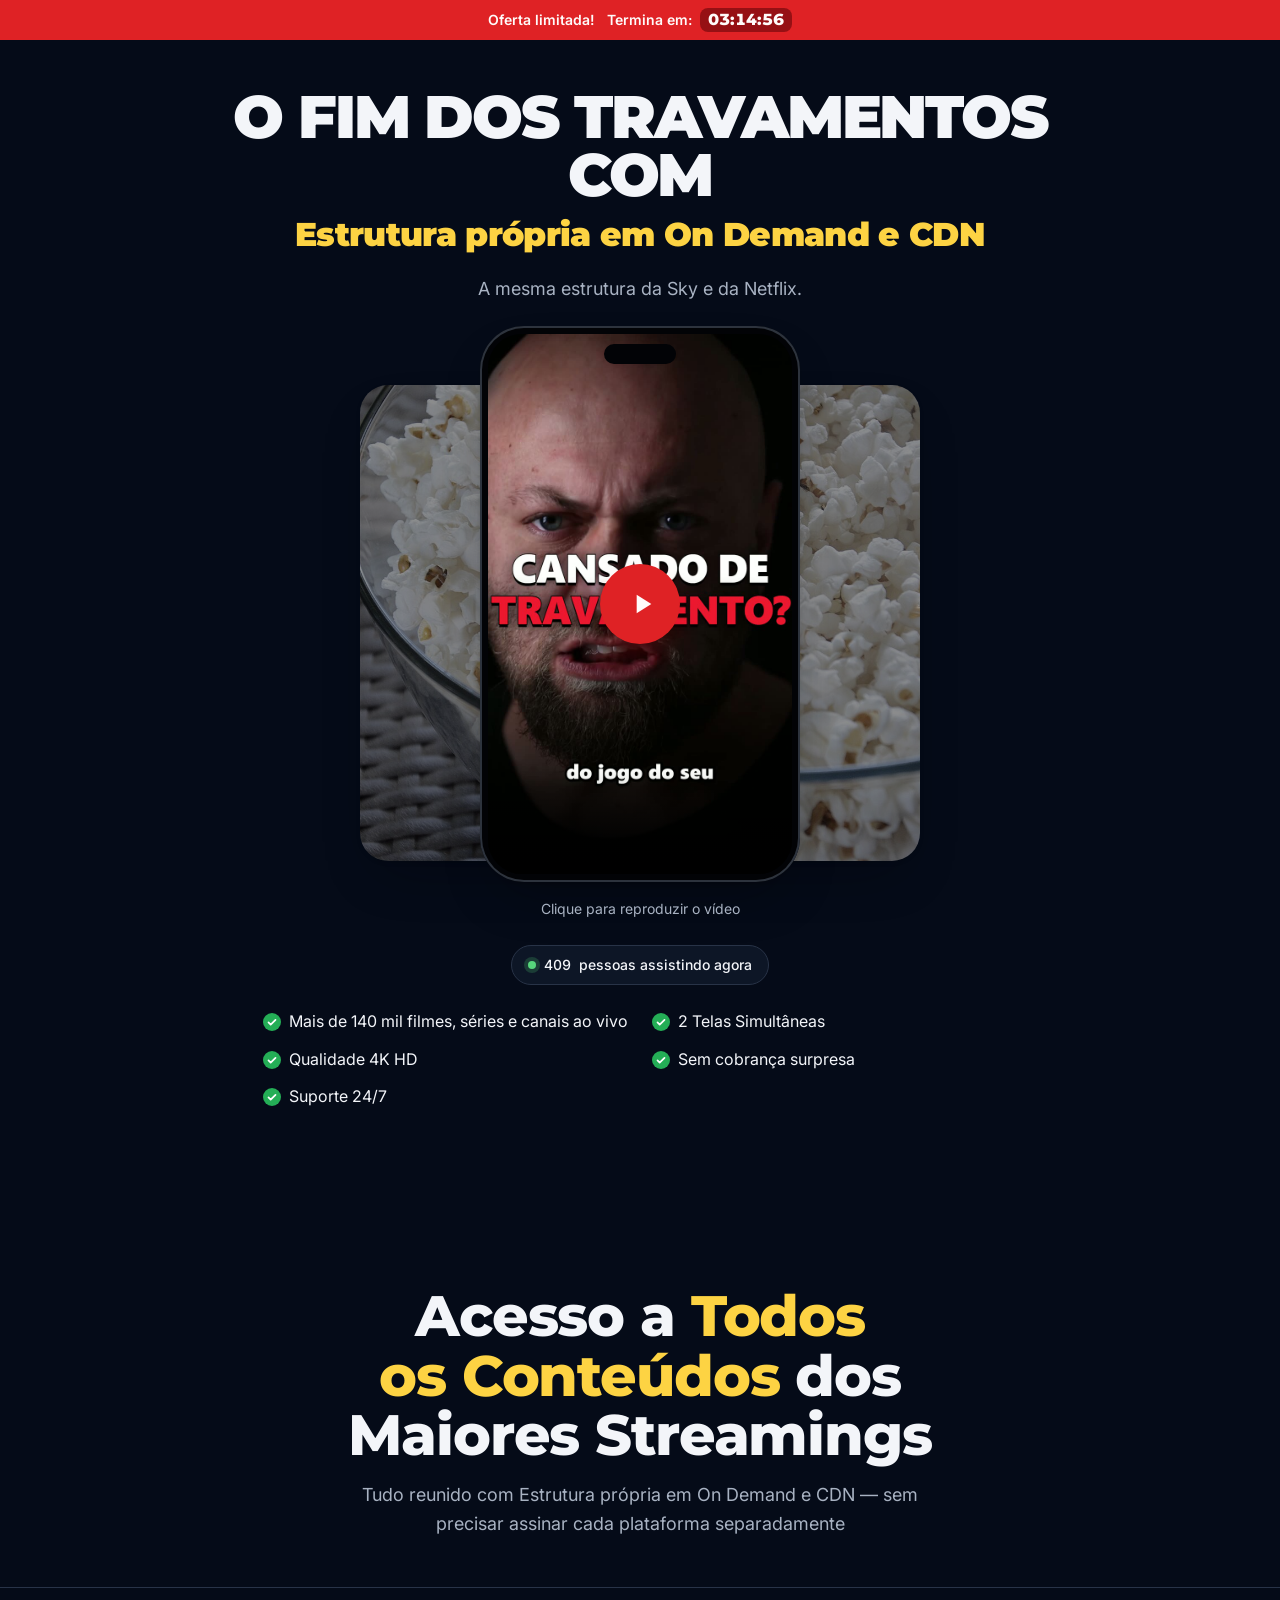
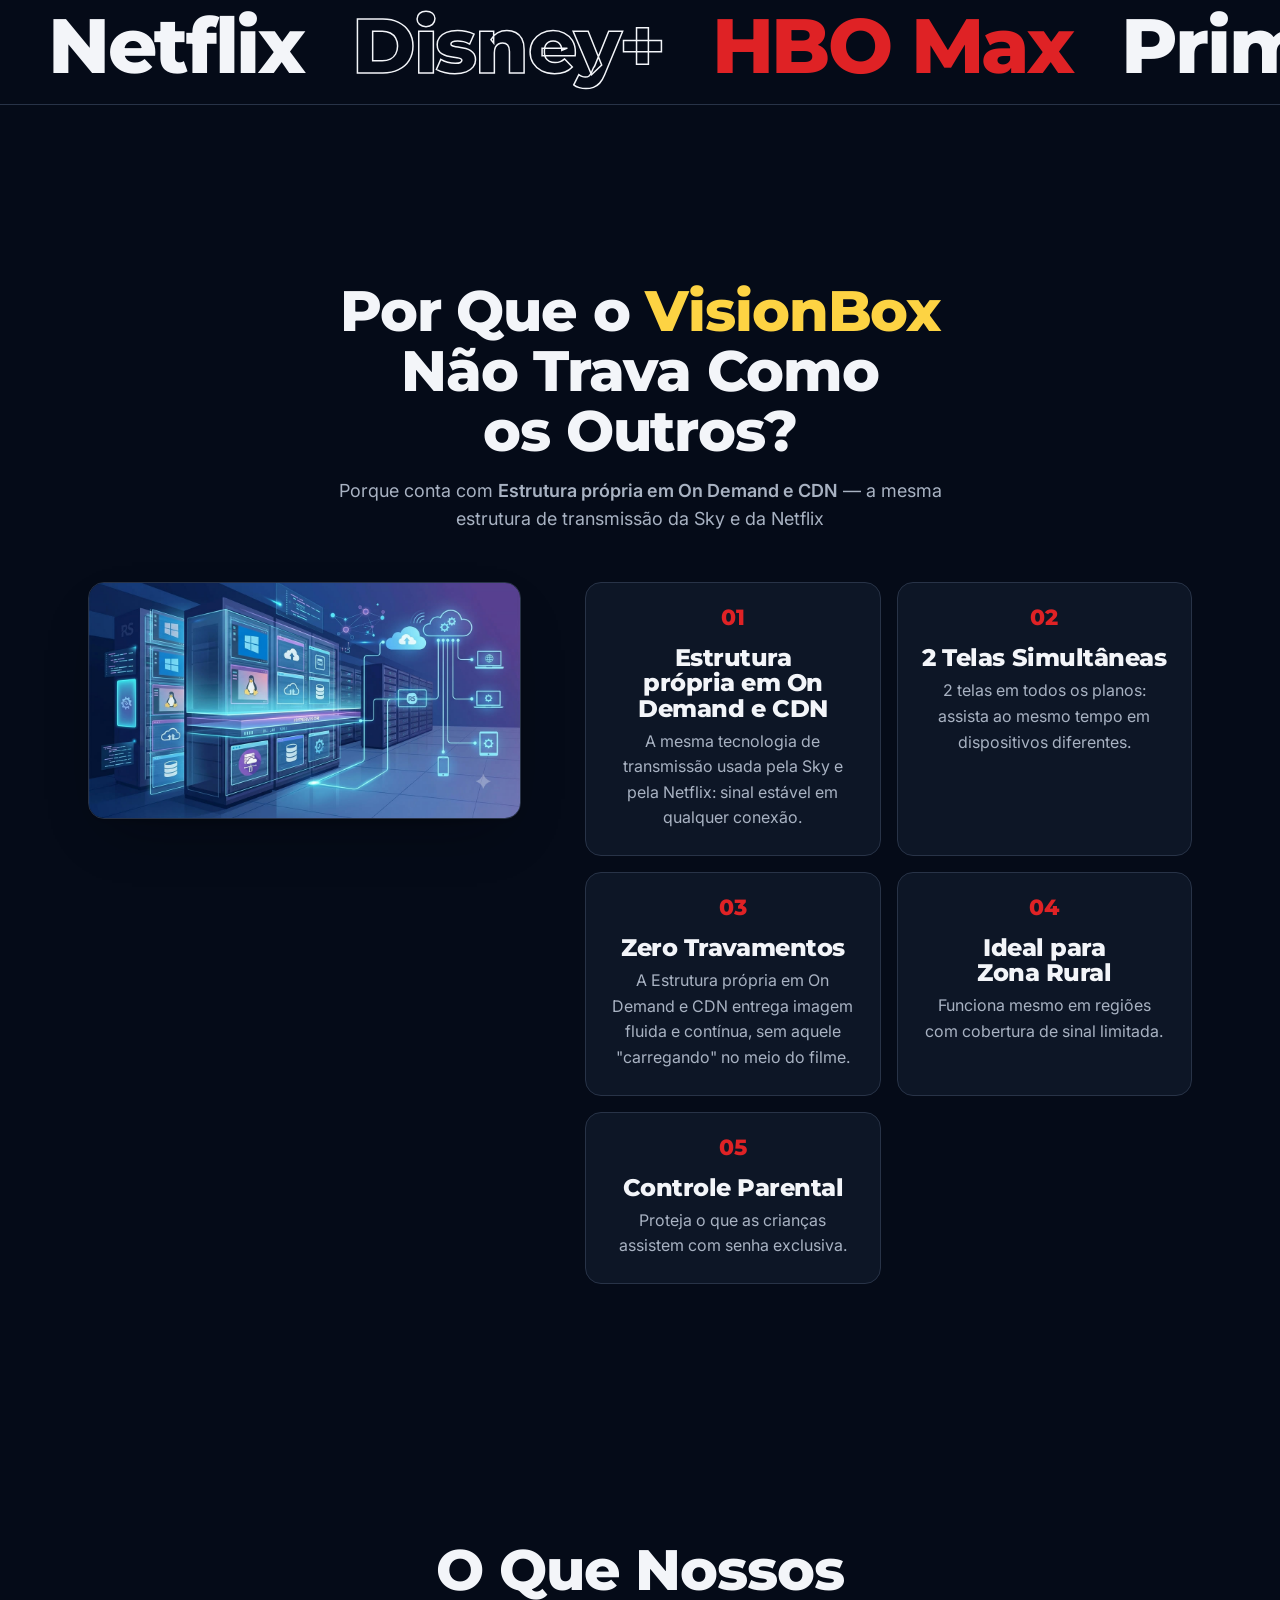
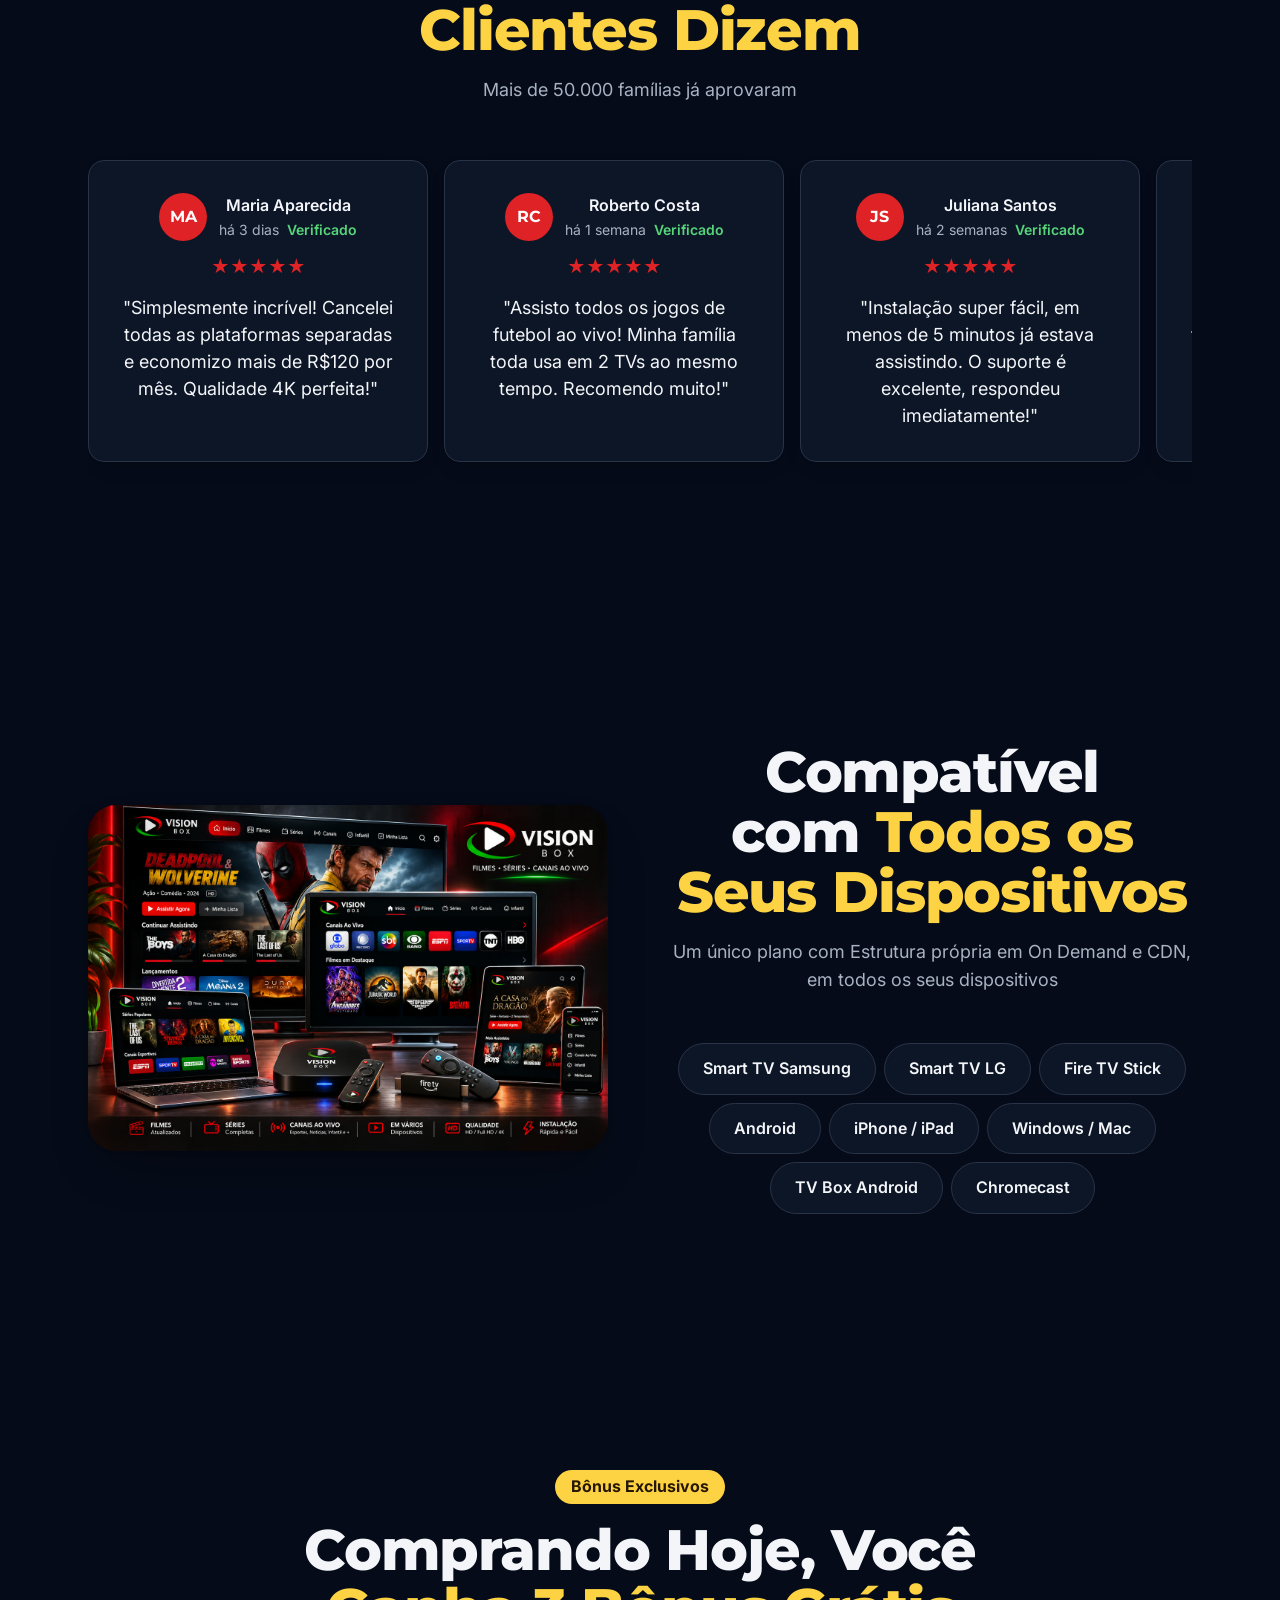
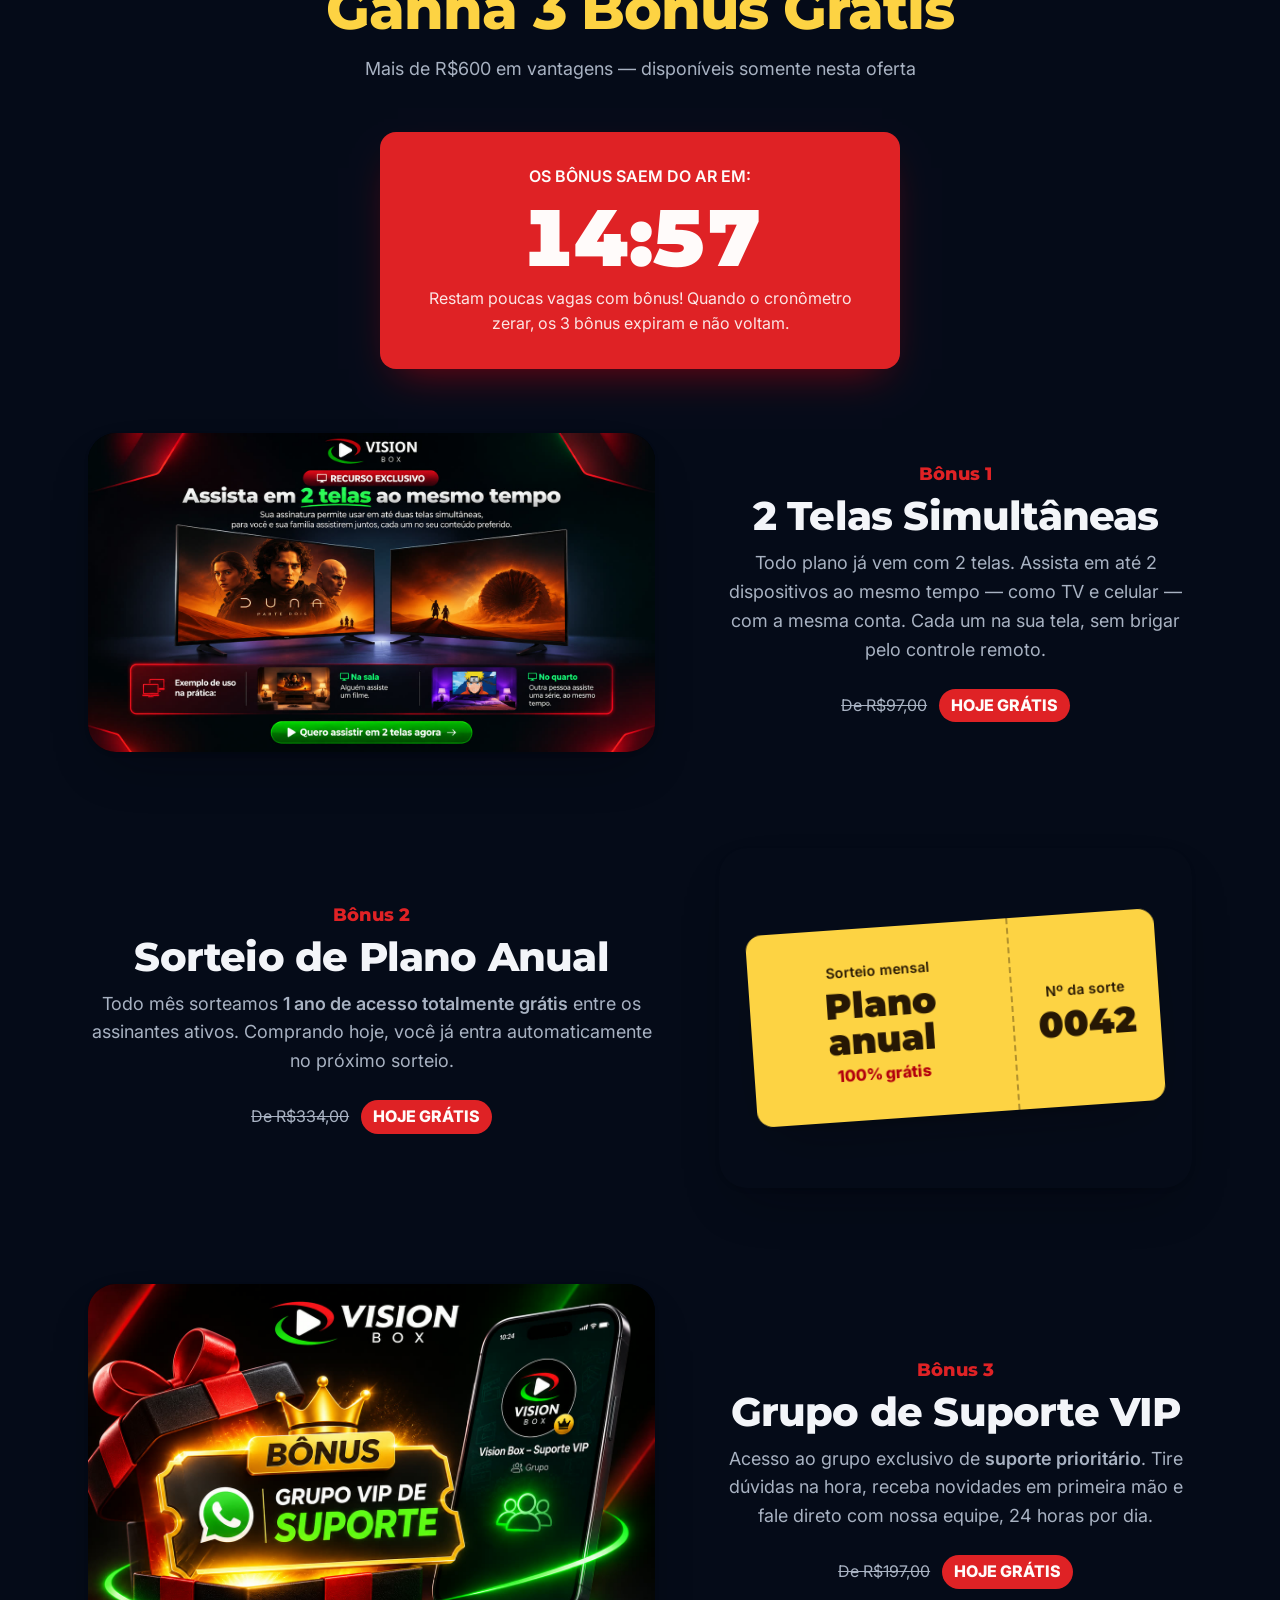
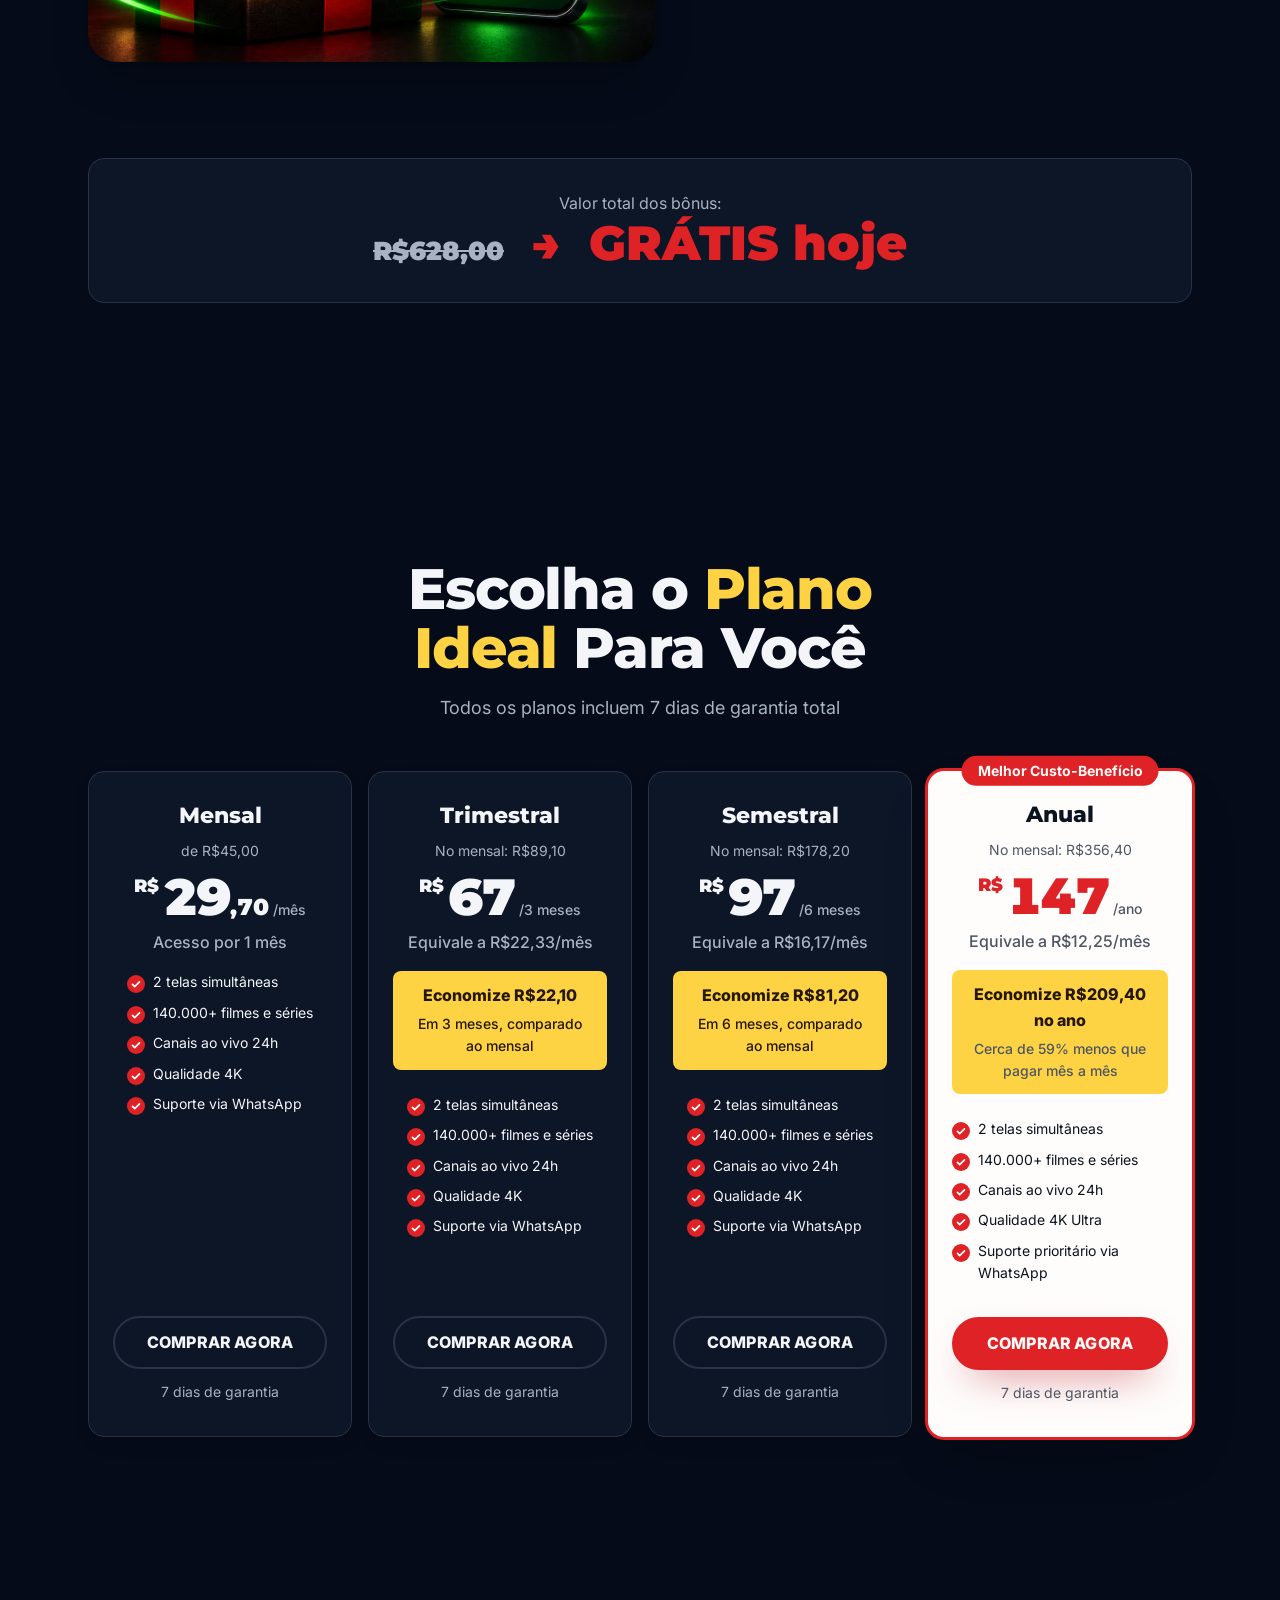
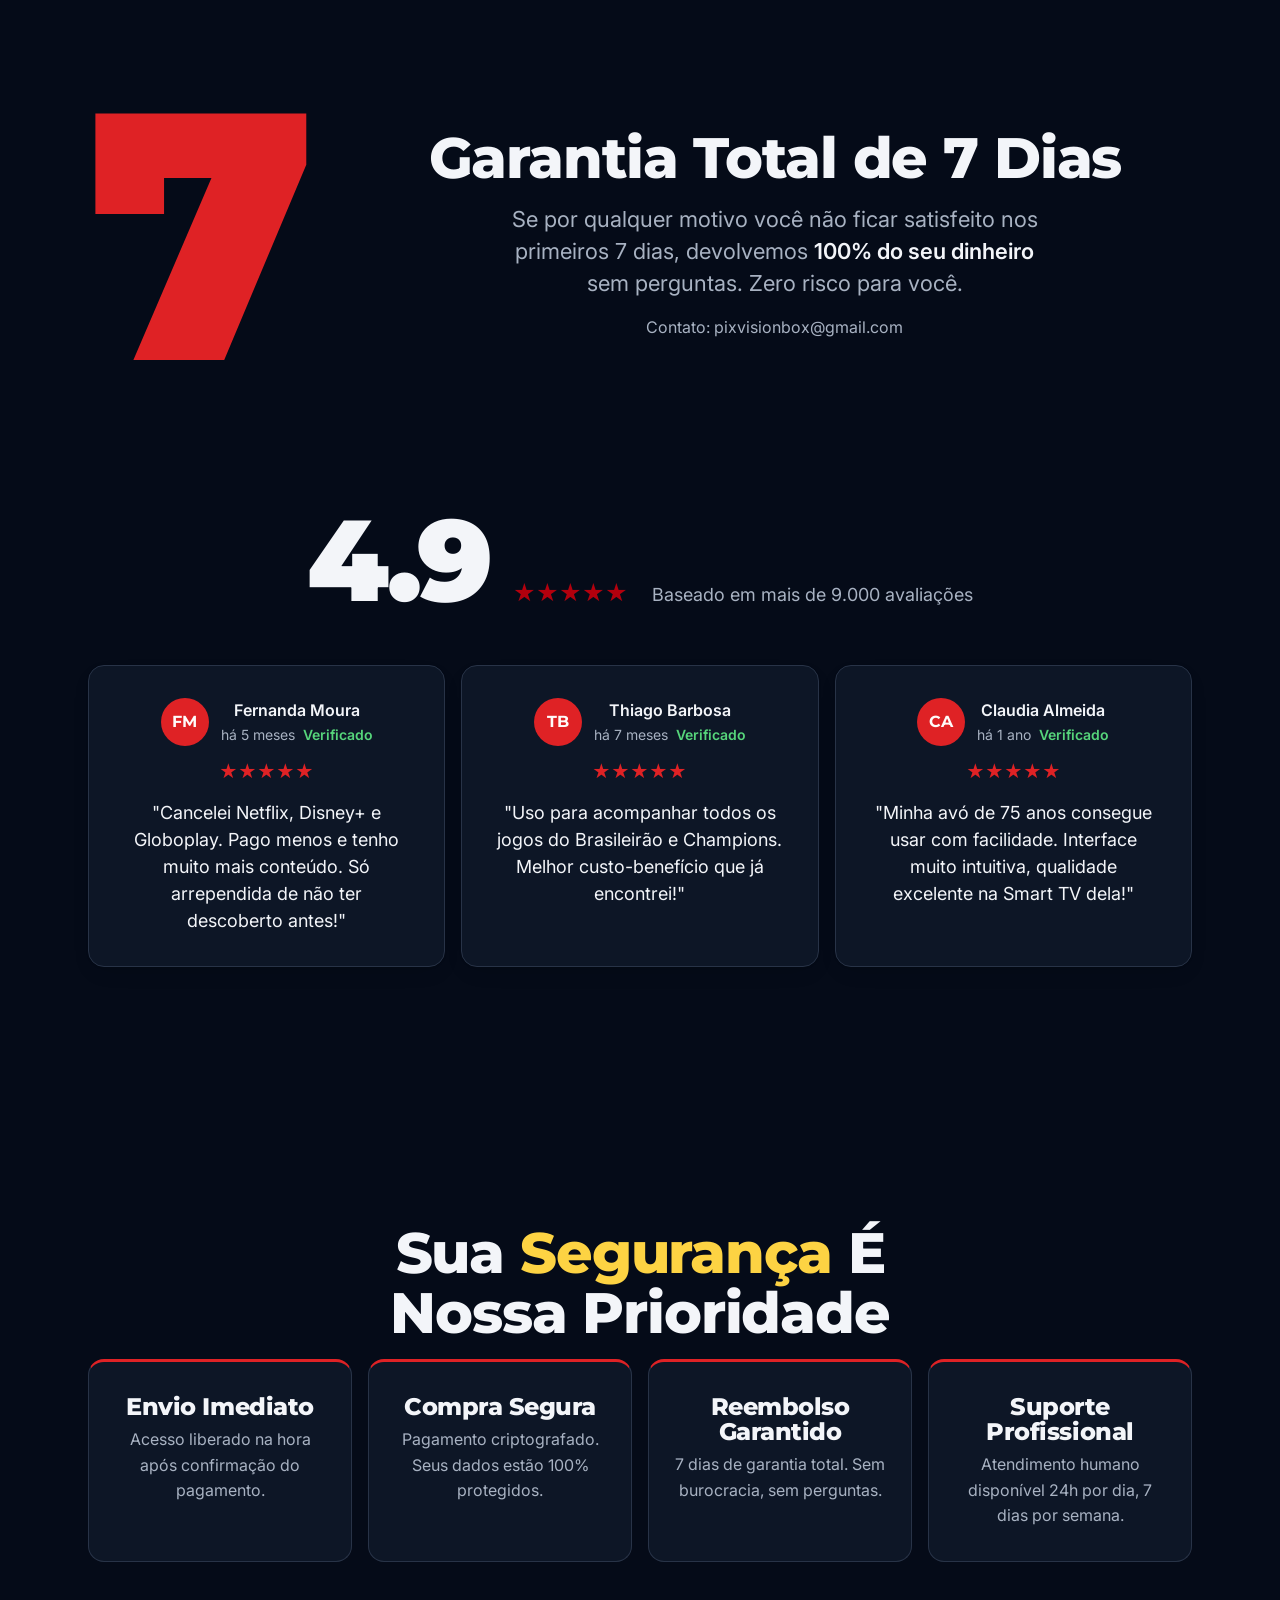
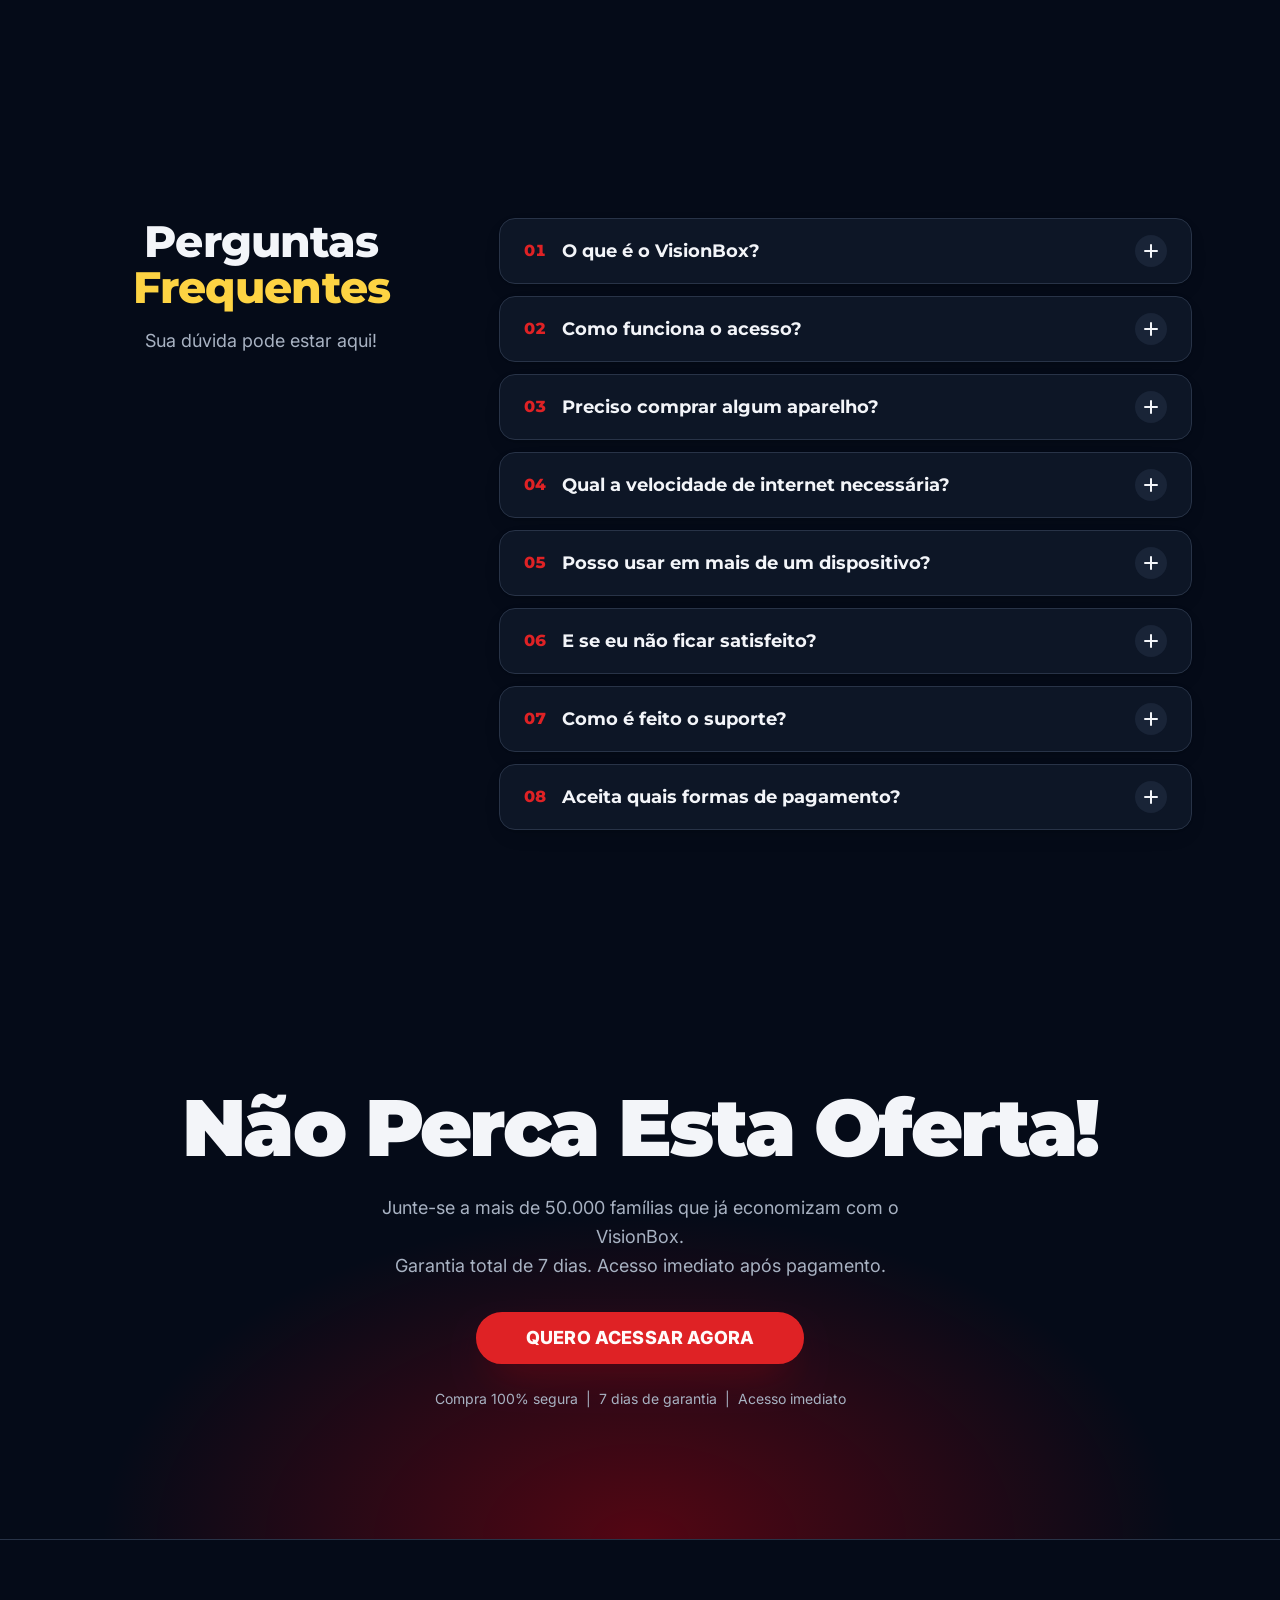
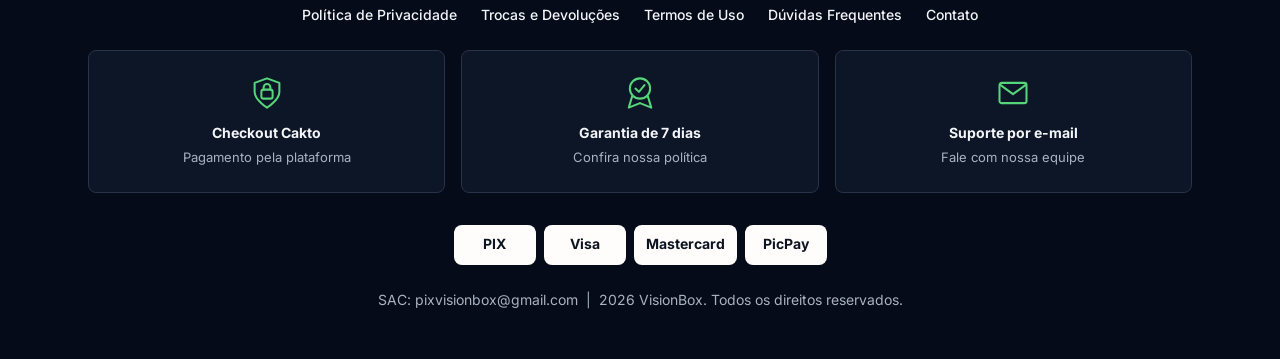
==== commit 6bfa382e: "Purchase da Cakto pela API de Conversões da Meta, com consulta do Clic CRM contra contagem dupla - /" ====
--- a/index.html
+++ b/index.html
@@ -638,10 +638,40 @@
   })();
 
   // ── META PIXEL: dispara InitiateCheckout ao clicar em comprar ──
+  // Cada visita ganha um código aleatório que vai no link do checkout (?callback=). Ao clicar, o
+  // código e os identificadores da Meta (fbp/fbc) vão para /api/sessao; quando a compra é aprovada,
+  // a Cakto devolve o código e o Purchase pela API de Conversões leva esses dados.
   (function () {
+    var codigo = '';
+    try {
+      var bytes = new Uint8Array(16);
+      crypto.getRandomValues(bytes);
+      codigo = btoa(String.fromCharCode.apply(null, bytes)).replace(/\+/g, '-').replace(/\//g, '_').replace(/=+$/, '');
+    } catch (e) {}
+    function cookie(nome) {
+      var m = document.cookie.match(new RegExp('(?:^|; )' + nome + '=([^;]*)'));
+      return m ? decodeURIComponent(m[1]) : '';
+    }
+    function fbc() {
+      var c = cookie('_fbc');
+      if (c) return c;
+      var id = new URLSearchParams(location.search).get('fbclid');
+      return id ? 'fb.1.' + Date.now() + '.' + id : '';
+    }
     document.querySelectorAll('.btn-buy, .btn-cta-final').forEach(function (btn) {
+      if (codigo) {
+        try {
+          var url = new URL(btn.href);
+          url.searchParams.set('callback', codigo);
+          btn.href = url.toString();
+        } catch (e) {}
+      }
       btn.addEventListener('click', function () {
         if (typeof fbq === 'function') { fbq('track', 'InitiateCheckout'); }
+        if (!codigo || !navigator.sendBeacon) return;
+        try {
+          navigator.sendBeacon('/api/sessao', JSON.stringify({ t: codigo, fbp: cookie('_fbp'), fbc: fbc() }));
+        } catch (e) {}
       });
     });
   })();
--- a/versao-a.css
+++ b/versao-a.css
@@ -349,8 +349,9 @@
   .offer-strip { padding-block: var(--space-1); }
   .hero { min-height: 0; padding-block: var(--space-4) var(--space-7); }
   .hero-grid { gap: var(--space-3); }
-  .hero h1 { font-size: clamp(1.75rem, 7.4vw, 2.25rem); }
-  .hero h1 em { margin-top: var(--space-1); }
+  /* Branco em 2 linhas no celular; o amarelo mantém o tamanho anterior. */
+  .hero h1 { font-size: clamp(1.25rem, 6.5vw, 2.25rem); }
+  .hero h1 em { margin-top: var(--space-1); font-size: calc(0.56 * clamp(1.75rem, 7.4vw, 2.25rem)); }
   .hero .sub { font-size: var(--text-md); }
   .hero-text { margin-top: var(--space-2); }
   .hero-photo { display: none; }
